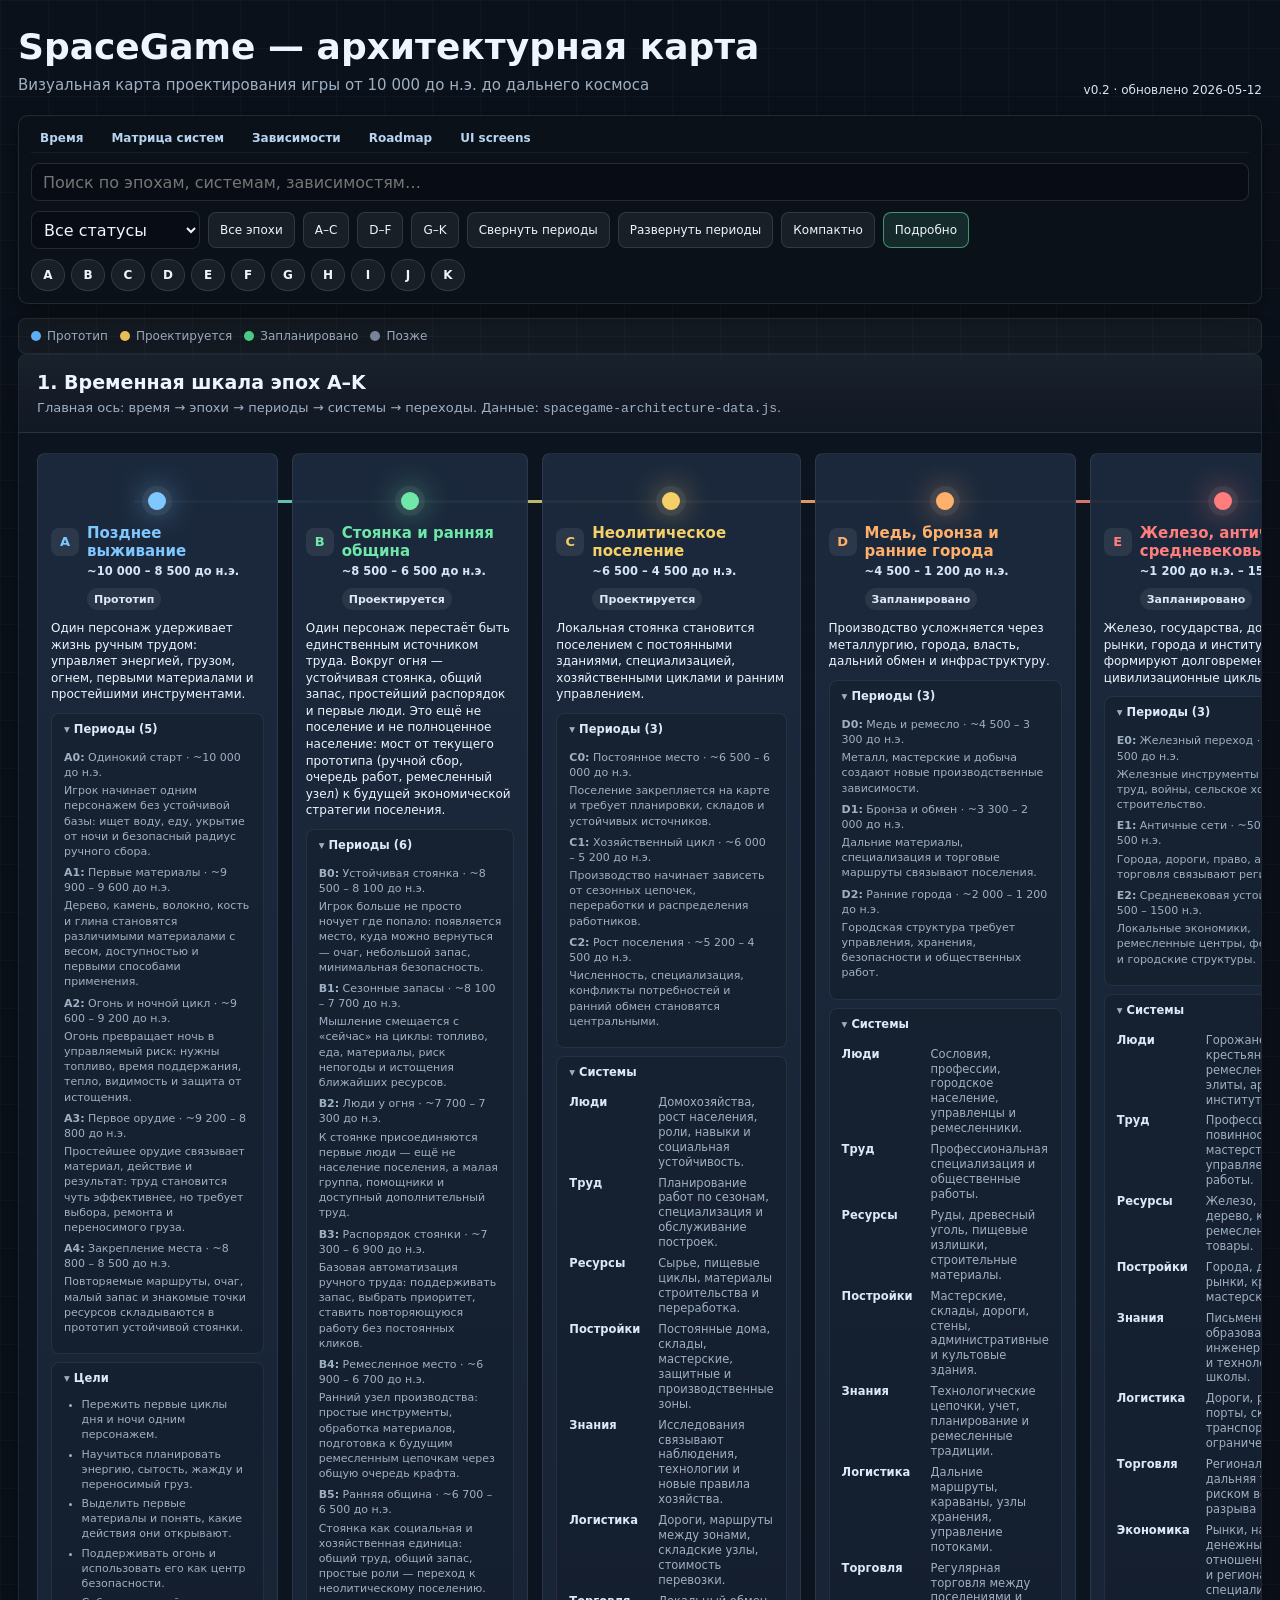
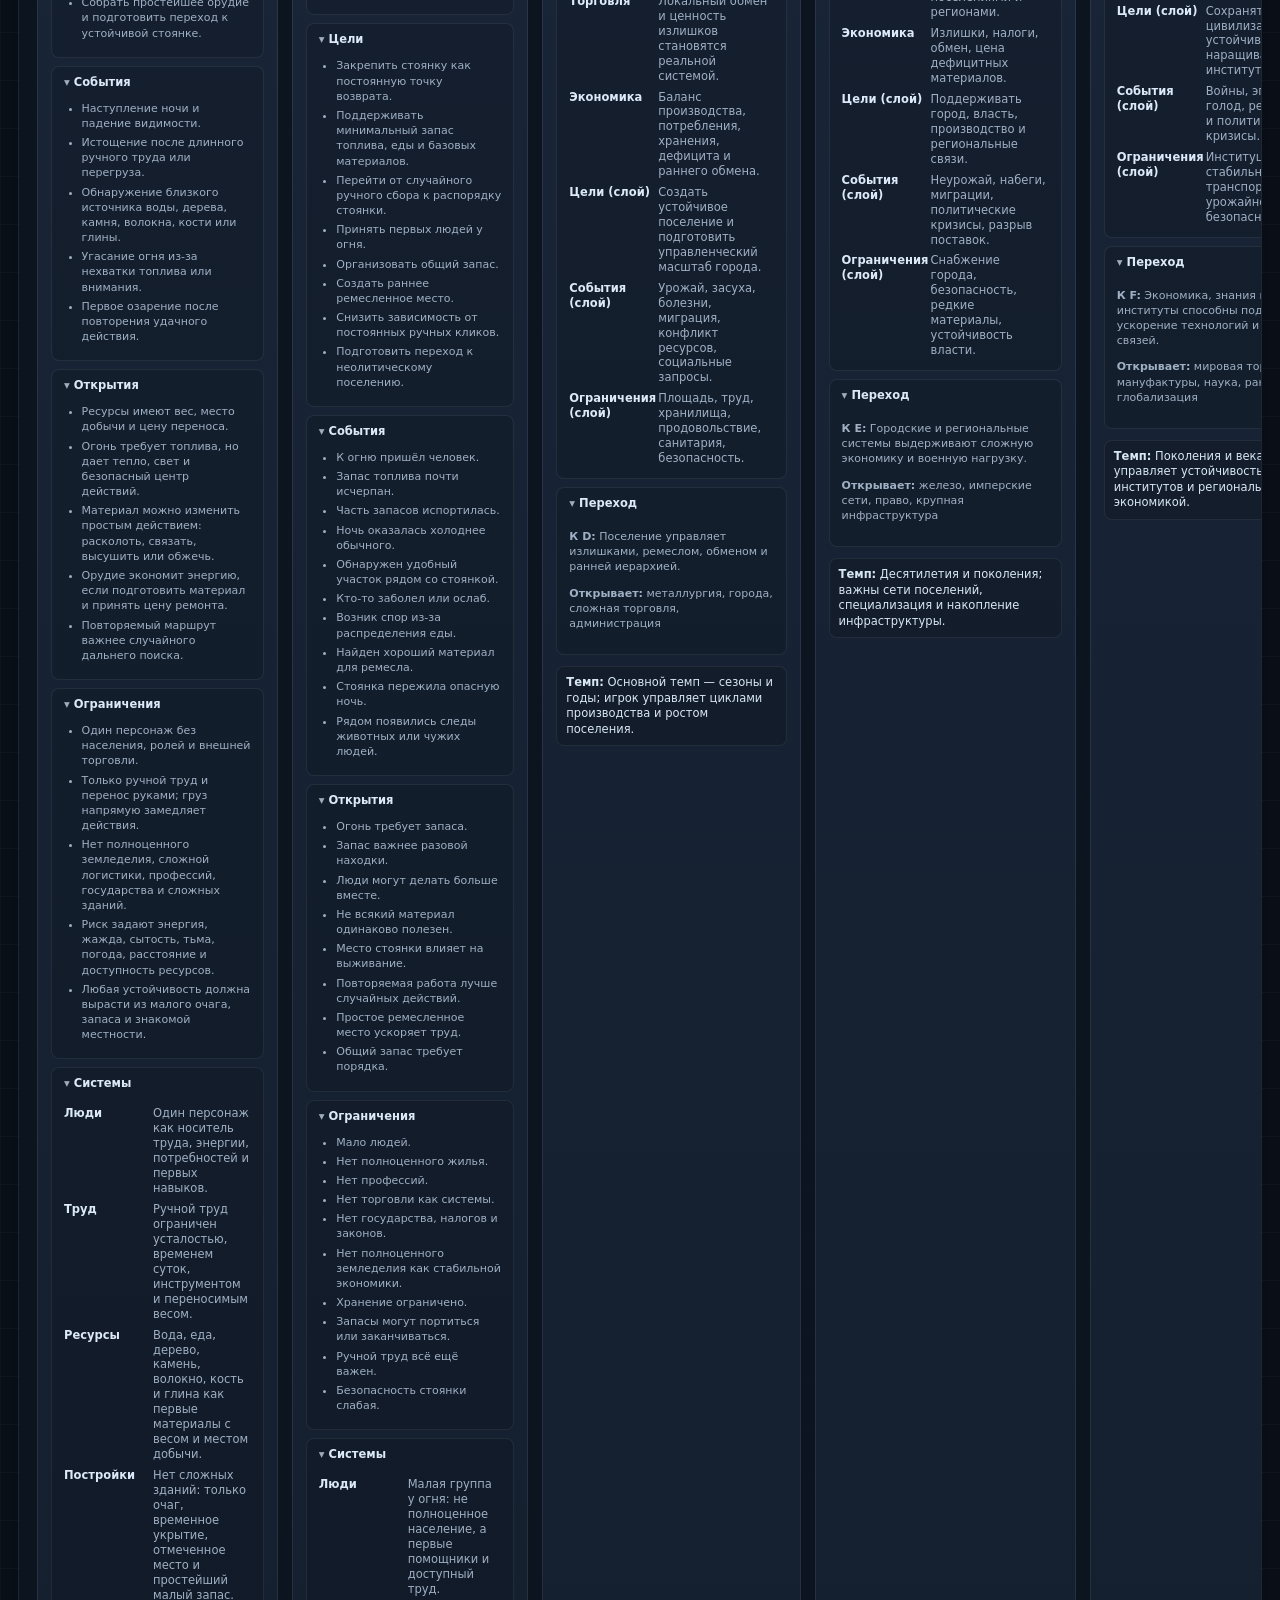
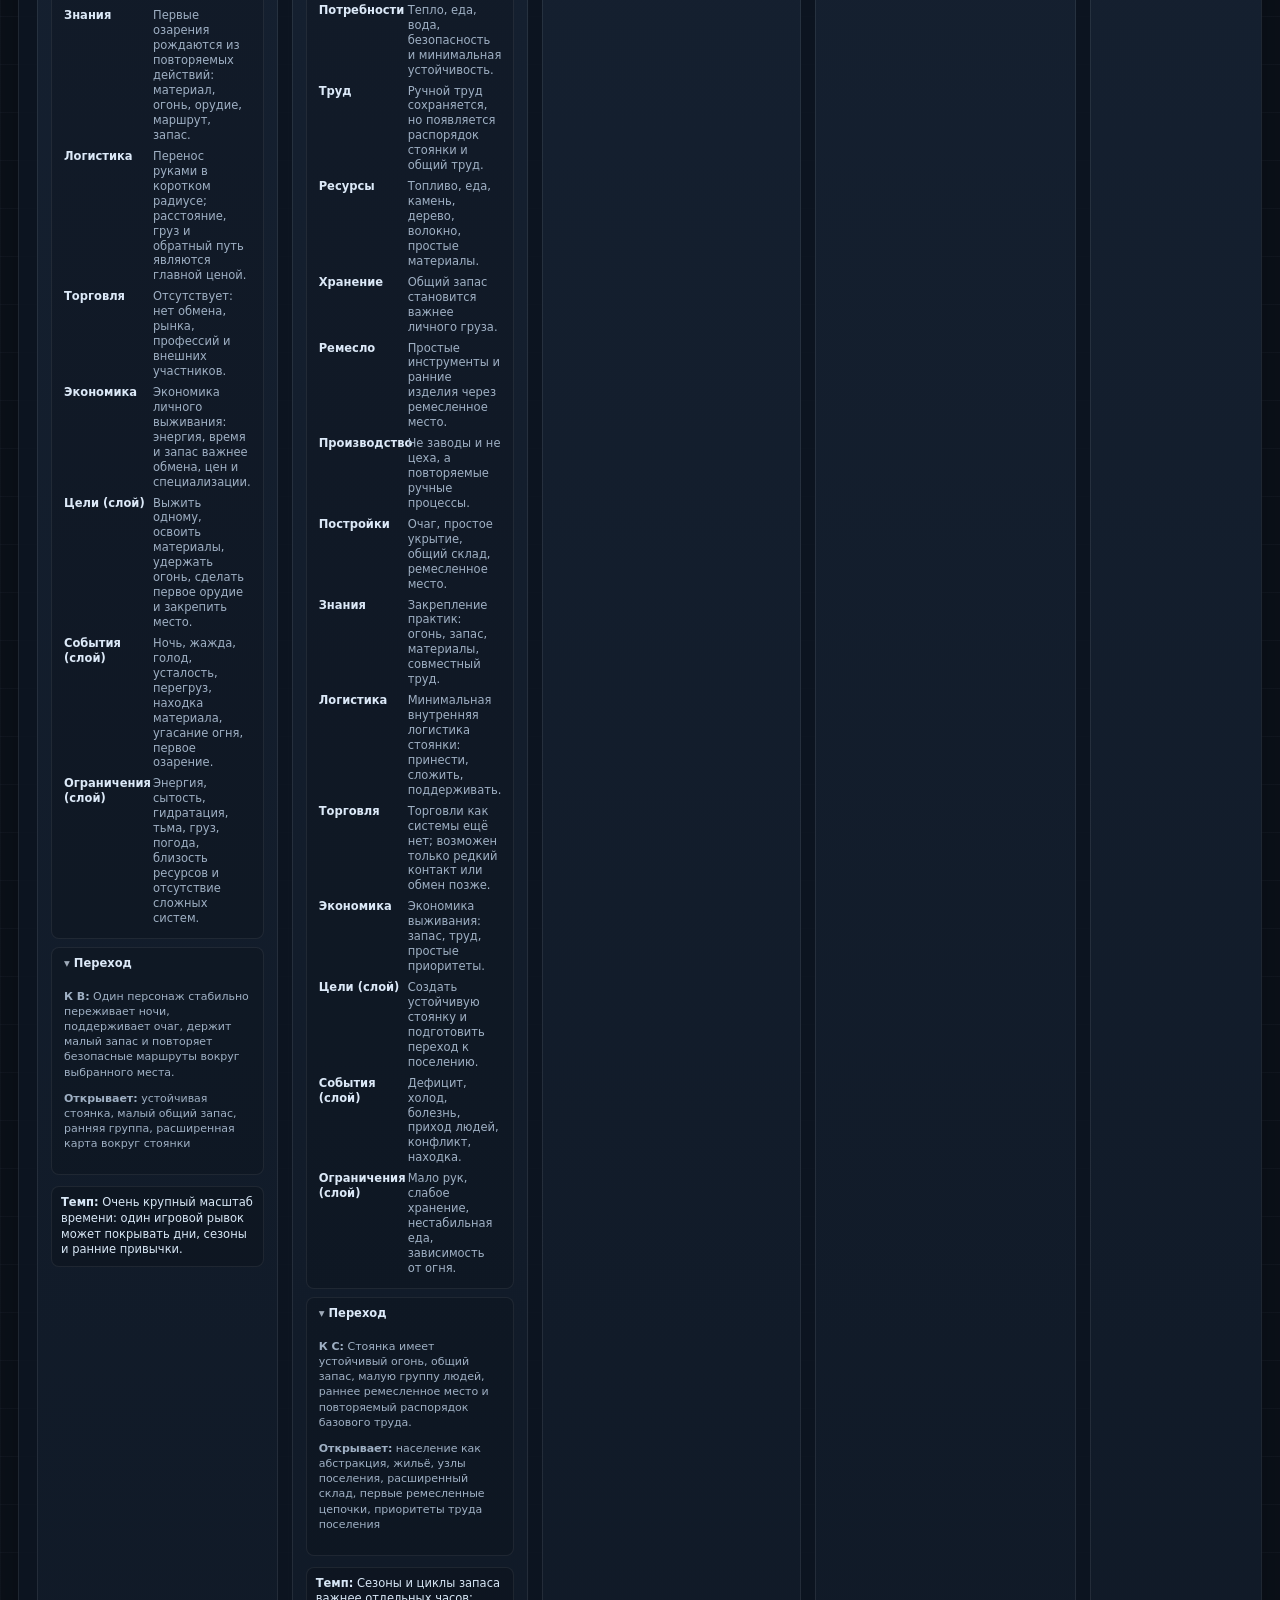
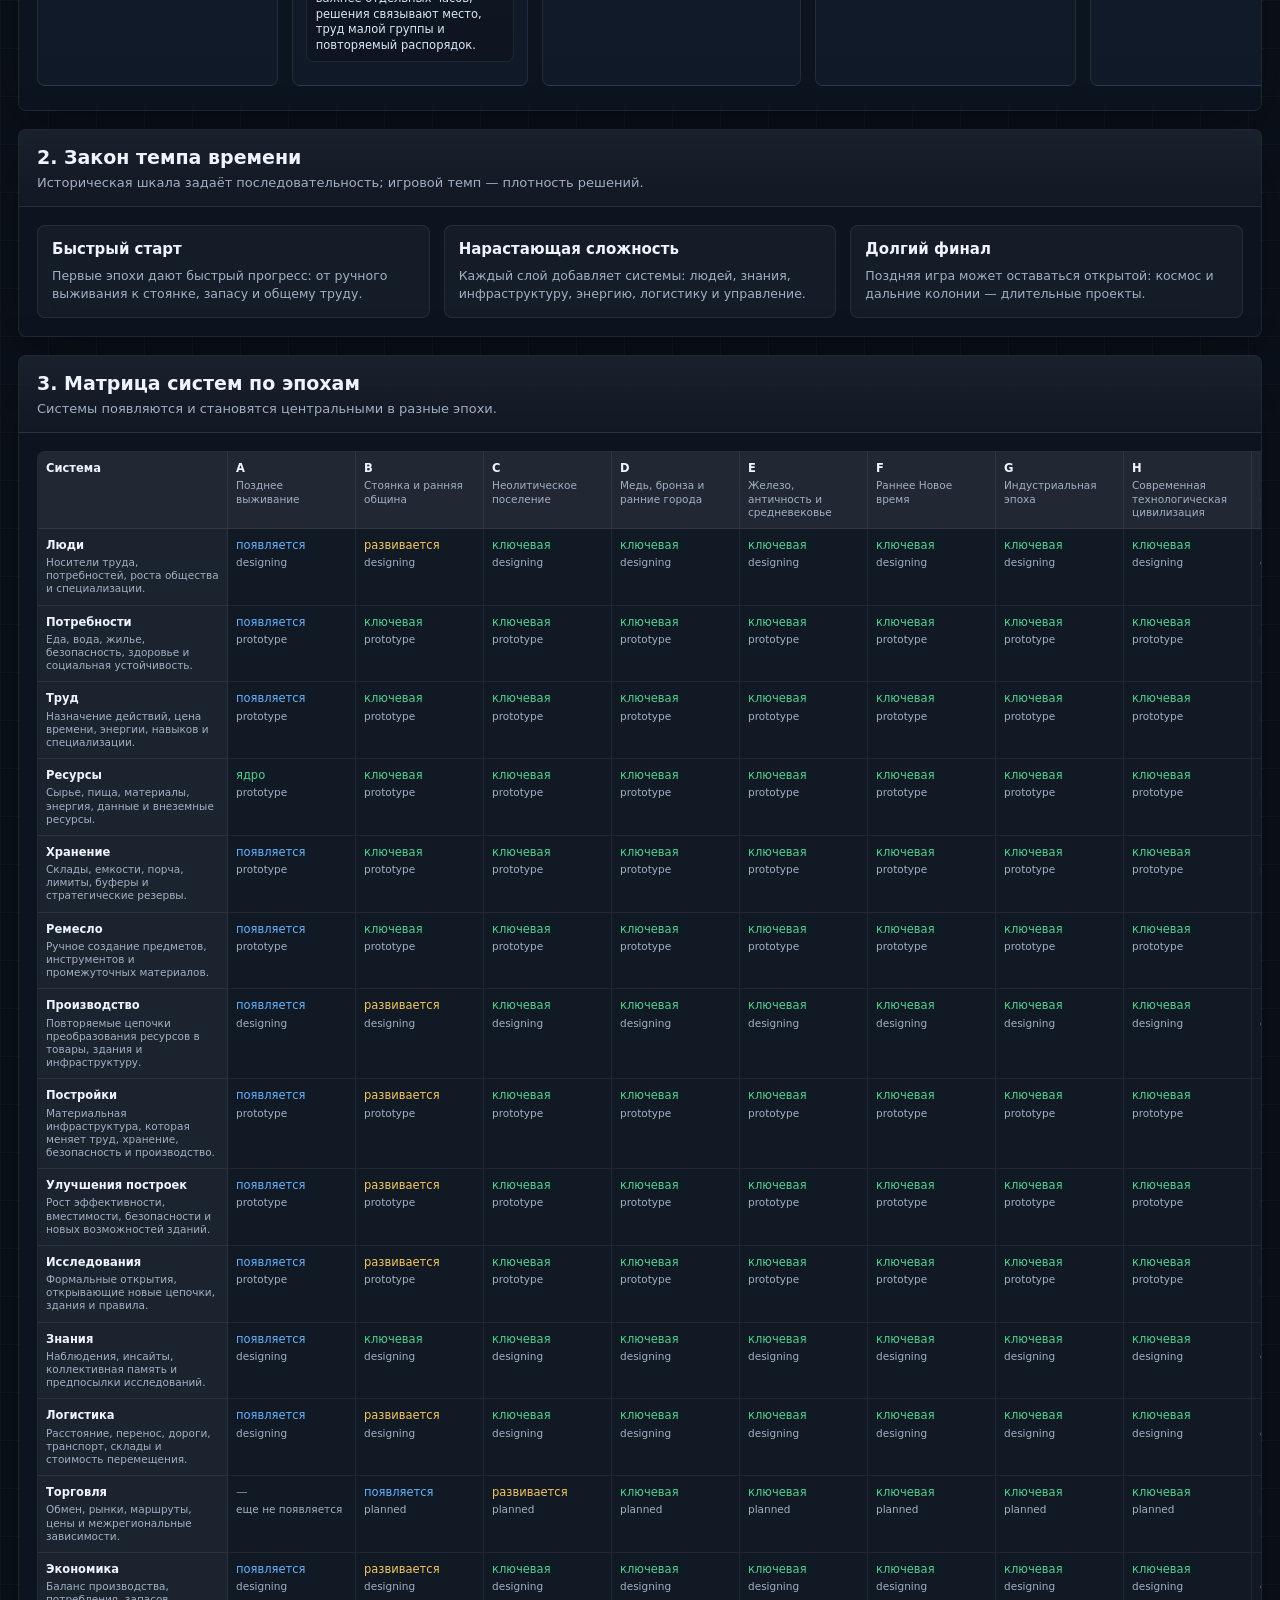
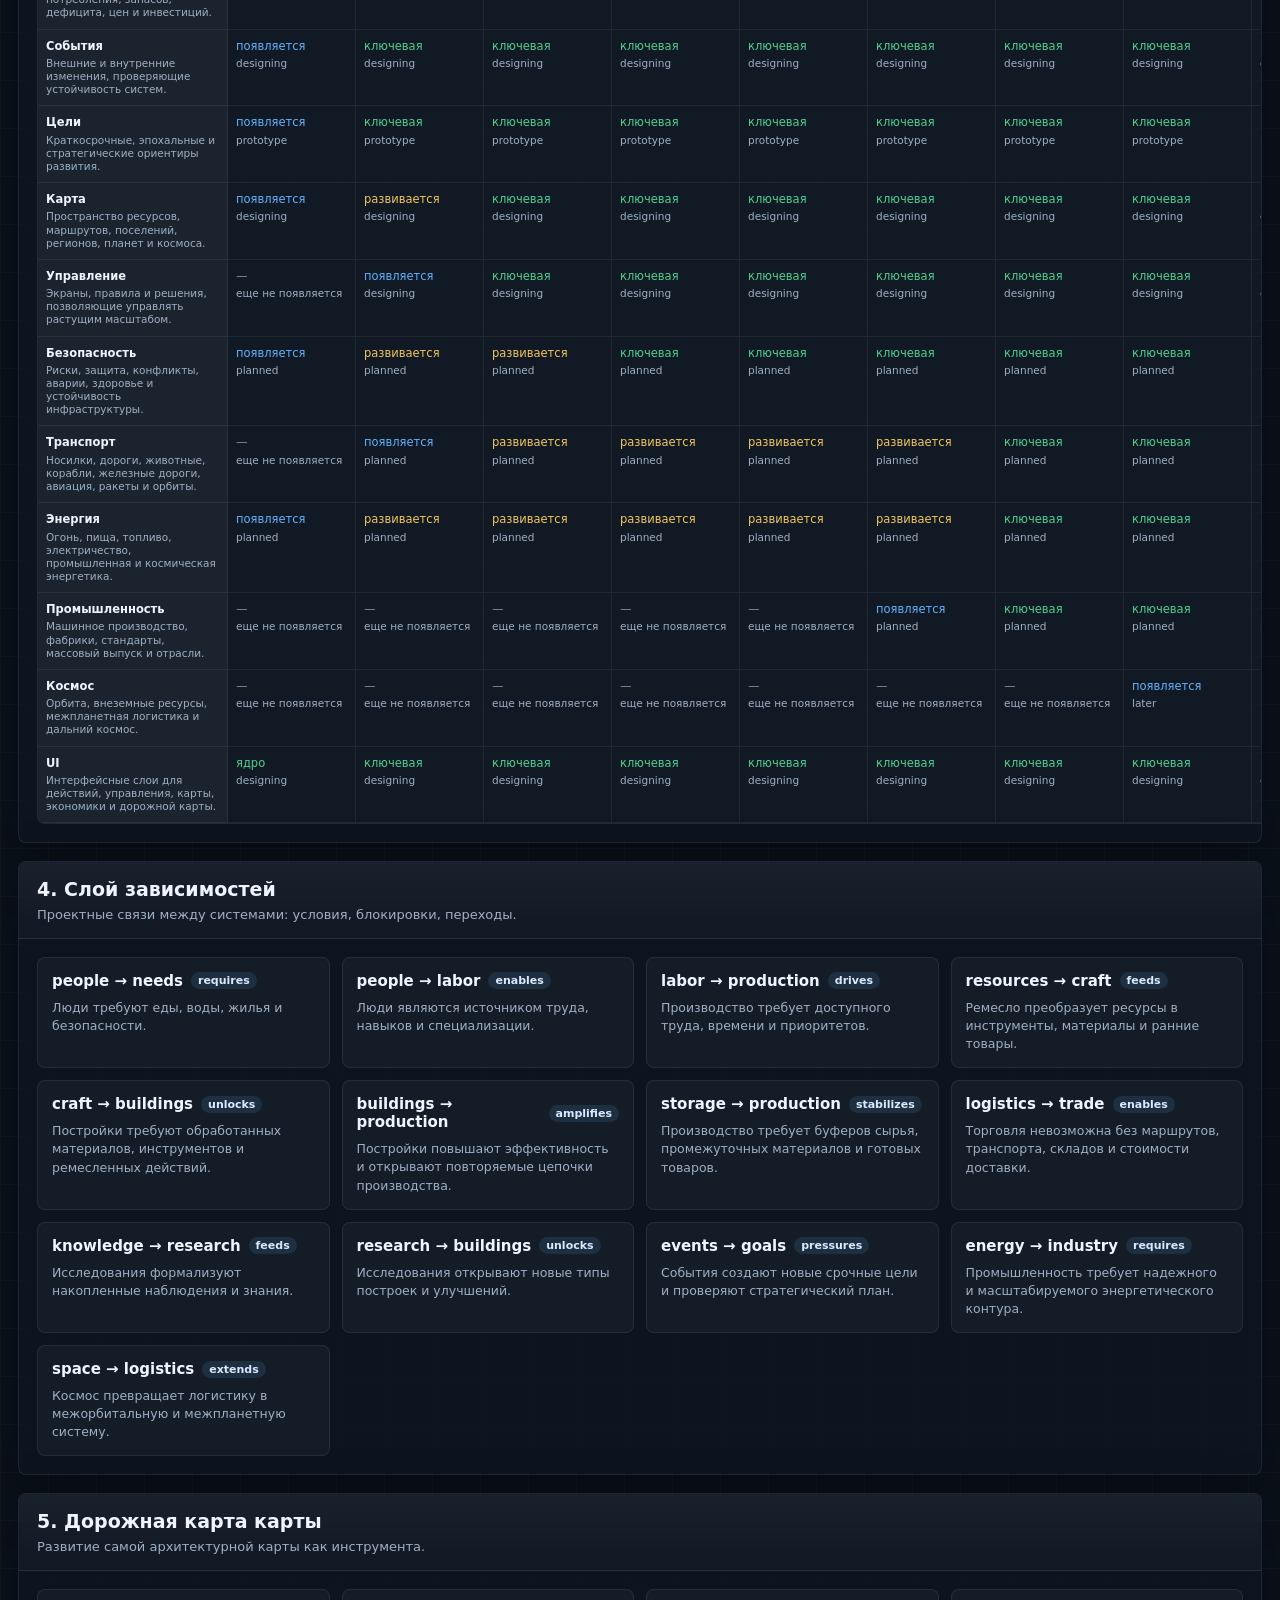
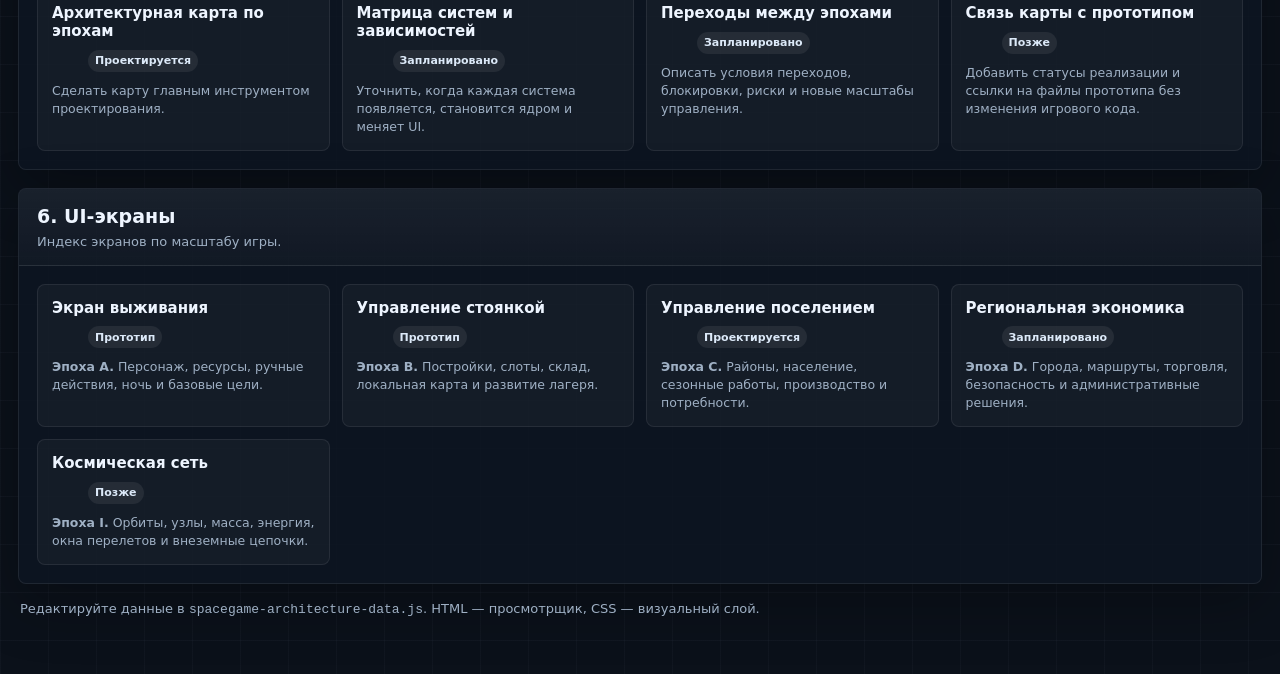
==== docs/architecture/SPACEGAME_ARCHITECTURE_MAP.html @ 9646b39f "docs: expand era B and improve architecture map navigation Co-authored-by: Cursor <cursoragent@curso" ====
<!doctype html>
<html lang="ru">
<head>
  <meta charset="utf-8" />
  <meta name="viewport" content="width=device-width, initial-scale=1" />
  <title>SpaceGame — архитектурная карта</title>
  <link rel="stylesheet" href="spacegame-architecture-map.css" />
</head>
<body>
  <main class="page">
    <header class="header">
      <div>
        <h1 id="map-title">SpaceGame — архитектурная карта</h1>
        <div class="subtitle" id="map-description"></div>
      </div>
      <div class="version" id="map-version"></div>
    </header>

    <div class="map-sticky-host" id="map-sticky-host">
      <div class="map-sticky" id="map-sticky-toolbar" role="region" aria-label="Навигация и фильтры карты">
        <nav class="map-toc" id="map-toc" aria-label="Оглавление">
          <a href="#section-timeline">Время</a>
          <a href="#section-systems">Матрица систем</a>
          <a href="#section-dependencies">Зависимости</a>
          <a href="#section-roadmap">Roadmap</a>
          <a href="#section-screens">UI screens</a>
        </nav>
        <div class="map-toolbar-rows">
          <input
            id="search-input"
            type="search"
            placeholder="Поиск по эпохам, системам, зависимостям…"
            autocomplete="off"
            aria-label="Поиск"
          />
          <div class="map-toolbar-actions" role="toolbar" aria-label="Фильтры эпох и режим">
            <select id="status-filter" aria-label="Фильтр по статусу">
              <option value="all">Все статусы</option>
            </select>
            <button type="button" data-filter-eras="all">Все эпохи</button>
            <button type="button" data-filter-eras="ABC" title="Ранняя игра">A–C</button>
            <button type="button" data-filter-eras="DEF" title="Государства и прединдустрия">D–F</button>
            <button type="button" data-filter-eras="GHIJK" title="Индустрия, современность и космос">G–K</button>
            <button type="button" id="collapse-periods">Свернуть периоды</button>
            <button type="button" id="expand-periods">Развернуть периоды</button>
            <button type="button" id="btn-view-compact" data-view-mode="compact">Компактно</button>
            <button type="button" id="btn-view-detailed" data-view-mode="detailed" class="is-active">Подробно</button>
          </div>
          <div class="era-chips" id="era-chips" role="tablist" aria-label="Быстрый переход к эпохе"></div>
        </div>
      </div>
    </div>

    <section class="legend" aria-label="Легенда статусов" id="status-legend"></section>

    <div class="board">
      <section class="card" aria-labelledby="timeline-title" id="section-timeline">
        <div class="card-head">
          <h2 class="card-title" id="timeline-title">1. Временная шкала эпох A–K</h2>
          <p class="card-note">Главная ось: время → эпохи → периоды → системы → переходы. Данные: <code>spacegame-architecture-data.js</code>.</p>
        </div>
        <div class="timeline">
          <div class="timeline-grid" id="timeline-grid"></div>
        </div>
      </section>

      <section class="card" aria-labelledby="pace-title">
        <div class="card-head">
          <h2 class="card-title" id="pace-title">2. Закон темпа времени</h2>
          <p class="card-note">Историческая шкала задаёт последовательность; игровой темп — плотность решений.</p>
        </div>
        <div class="principles">
          <div class="principle-card">
            <h3>Быстрый старт</h3>
            <p>Первые эпохи дают быстрый прогресс: от ручного выживания к стоянке, запасу и общему труду.</p>
          </div>
          <div class="principle-card">
            <h3>Нарастающая сложность</h3>
            <p>Каждый слой добавляет системы: людей, знания, инфраструктуру, энергию, логистику и управление.</p>
          </div>
          <div class="principle-card">
            <h3>Долгий финал</h3>
            <p>Поздняя игра может оставаться открытой: космос и дальние колонии — длительные проекты.</p>
          </div>
        </div>
      </section>

      <section class="card" aria-labelledby="systems-title" id="section-systems">
        <div class="card-head">
          <h2 class="card-title" id="systems-title">3. Матрица систем по эпохам</h2>
          <p class="card-note">Системы появляются и становятся центральными в разные эпохи.</p>
        </div>
        <div class="systems-wrap">
          <div class="systems-matrix" id="systems-matrix"></div>
        </div>
      </section>

      <section class="card" aria-labelledby="dependencies-title" id="section-dependencies">
        <div class="card-head">
          <h2 class="card-title" id="dependencies-title">4. Слой зависимостей</h2>
          <p class="card-note">Проектные связи между системами: условия, блокировки, переходы.</p>
        </div>
        <div class="dependencies" id="dependencies-list"></div>
      </section>

      <section class="card" aria-labelledby="roadmap-title" id="section-roadmap">
        <div class="card-head">
          <h2 class="card-title" id="roadmap-title">5. Дорожная карта карты</h2>
          <p class="card-note">Развитие самой архитектурной карты как инструмента.</p>
        </div>
        <div class="roadmap" id="roadmap-list"></div>
      </section>

      <section class="card" aria-labelledby="screens-title" id="section-screens">
        <div class="card-head">
          <h2 class="card-title" id="screens-title">6. UI-экраны</h2>
          <p class="card-note">Индекс экранов по масштабу игры.</p>
        </div>
        <div class="screens" id="screens-list"></div>
      </section>
    </div>

    <p class="footer-note">
      Редактируйте данные в <code>spacegame-architecture-data.js</code>. HTML — просмотрщик, CSS — визуальный слой.
    </p>
  </main>

  <script src="spacegame-architecture-data.js"></script>
  <script>
    const architecture = window.SPACEGAME_ARCHITECTURE;

    const statusLabels = {
      prototype: "Прототип",
      designing: "Проектируется",
      planned: "Запланировано",
      later: "Позже"
    };

    const statusColors = {
      prototype: "var(--blue)",
      designing: "var(--yellow)",
      planned: "var(--green)",
      later: "var(--gray)"
    };

    /** Порядок строк «систем» внутри карточки эпохи (ключи объекта era.systems). */
    const eraSystemKeys = [
      "people",
      "needs",
      "labor",
      "resources",
      "storage",
      "craft",
      "production",
      "buildings",
      "knowledge",
      "logistics",
      "trade",
      "economy",
      "goals",
      "events",
      "limits"
    ];

    const systemRowLabels = {
      people: "Люди",
      needs: "Потребности",
      labor: "Труд",
      resources: "Ресурсы",
      storage: "Хранение",
      craft: "Ремесло",
      production: "Производство",
      buildings: "Постройки",
      knowledge: "Знания",
      logistics: "Логистика",
      trade: "Торговля",
      economy: "Экономика",
      goals: "Цели (слой)",
      events: "События (слой)",
      limits: "Ограничения (слой)"
    };

    const eraColors = {
      A: "var(--a)",
      B: "var(--b)",
      C: "var(--c)",
      D: "var(--d)",
      E: "var(--e)",
      F: "var(--f)",
      G: "var(--g)",
      H: "var(--h)",
      I: "var(--i)",
      J: "var(--j)",
      K: "var(--k)"
    };

    const ERA_GROUPS = {
      ABC: ["A", "B", "C"],
      DEF: ["D", "E", "F"],
      GHIJK: ["G", "H", "I", "J", "K"]
    };

    const state = {
      search: "",
      status: "all",
      visibleEraIds: null,
      periodsCollapsed: false,
      viewMode: "detailed"
    };

    function escapeHtml(value) {
      return String(value ?? "")
        .replaceAll("&", "&amp;")
        .replaceAll("<", "&lt;")
        .replaceAll(">", "&gt;")
        .replaceAll('"', "&quot;")
        .replaceAll("'", "&#039;");
    }

    function escapeRegExp(s) {
      return String(s).replace(/[.*+?^${}()|[\]\\]/g, "\\$&");
    }

    /** Подсветка первого вхождения запроса в уже экранированной строке (безопасно). */
    function markInEscaped(escaped, query) {
      const q = String(query || "").trim();
      if (!q || !escaped) return escaped;
      const qLower = q.toLowerCase();
      const lowerEsc = escaped.toLowerCase();
      const idx = lowerEsc.indexOf(qLower);
      if (idx < 0) return escaped;
      for (let end = idx + 1; end <= escaped.length; end++) {
        if (escaped.slice(idx, end).toLowerCase() === qLower) {
          return (
            escaped.slice(0, idx) +
            "<mark class=\"search-hit\">" +
            escaped.slice(idx, end) +
            "</mark>" +
            escaped.slice(end)
          );
        }
      }
      return escaped;
    }

    function highlightPlain(text, query) {
      return markInEscaped(escapeHtml(text), query);
    }

    function includesText(item, query) {
      if (!query) return true;
      return JSON.stringify(item).toLowerCase().includes(query.toLowerCase());
    }

    function isEraVisible(era) {
      const byEraGroup = !state.visibleEraIds || state.visibleEraIds.includes(era.id);
      const byStatus = state.status === "all" || era.status === state.status;
      const bySearch = includesText(era, state.search);
      return byEraGroup && byStatus && bySearch;
    }

    function eraSearchMatch(era) {
      return !!(state.search && includesText(era, state.search));
    }

    function systemPhase(system, eraId) {
      if (eraId < system.appearsIn) {
        return { level: "lvl0", label: "—", note: "еще не появляется" };
      }
      if (eraId === system.appearsIn && eraId === system.becomesCoreIn) {
        return { level: "lvl3", label: "ядро", note: system.status };
      }
      if (eraId === system.appearsIn) {
        return { level: "lvl1", label: "появляется", note: system.status };
      }
      if (eraId < system.becomesCoreIn) {
        return { level: "lvl2", label: "развивается", note: system.status };
      }
      return { level: "lvl3", label: "ключевая", note: system.status };
    }

    function createStatusPill(status) {
      return `<span class="status-pill">${escapeHtml(statusLabels[status] || status)}</span>`;
    }

    function renderListHtml(items, query) {
      if (!items || !items.length) return "";
      return `<ul class="era-bullets">${items.map((t) => `<li>${highlightPlain(t, query)}</li>`).join("")}</ul>`;
    }

    function renderDetailsSection(title, innerHtml, options) {
      if (!innerHtml || !String(innerHtml).trim()) return "";
      const open = options.open ? " open" : "";
      return `<details class="era-sec"${open}><summary class="era-sec-sum">${escapeHtml(title)}</summary><div class="era-sec-body">${innerHtml}</div></details>`;
    }

    function renderTransitionBlock(era, query) {
      const t = era.transition || {};
      const unlocks = (t.unlocks || []).map((u) => highlightPlain(u, query)).join(", ") || "—";
      const inner = `
        <p><strong>К ${escapeHtml(t.to || "?")}:</strong> ${highlightPlain(t.condition || "", query)}</p>
        <p><strong>Открывает:</strong> ${unlocks}</p>
      `;
      return inner;
    }

    function renderEraCard(era) {
      const query = state.search;
      const compact = state.viewMode === "compact";
      const periodsOpen = !compact && !state.periodsCollapsed;
      const transOpen = !compact && !state.periodsCollapsed;

      const matchClass = eraSearchMatch(era) ? " is-search-match" : "";

      const goals = era.goals;
      const events = era.events;
      const discoveries = era.discoveries;
      const limits = era.limits;

      const periodsInner = (era.periods || [])
        .map(
          (p) => `
        <div class="period-line">
          <strong>${highlightPlain(p.id, query)}:</strong> ${highlightPlain(p.title, query)} · ${highlightPlain(p.dates, query)}
          <div class="period-sum">${highlightPlain(p.summary, query)}</div>
        </div>`
        )
        .join("");

      const systemRows = eraSystemKeys
        .map((key) => {
          const val = era.systems && era.systems[key];
          if (!val) return "";
          return `
            <div class="era-row">
              <b>${escapeHtml(systemRowLabels[key] || key)}</b>
              <span>${highlightPlain(val, query)}</span>
            </div>`;
        })
        .join("");

      const transitionInner = renderTransitionBlock(era, query);

      let bodyHtml = "";

      if (compact) {
        bodyHtml += renderDetailsSection(
          `Периоды (${(era.periods || []).length})`,
          periodsInner,
          { open: false }
        );
        bodyHtml += renderDetailsSection("Переход", transitionInner, { open: false });
      } else {
        bodyHtml += renderDetailsSection(`Периоды (${(era.periods || []).length})`, periodsInner, {
          open: periodsOpen
        });
        if (goals && goals.length)
          bodyHtml += renderDetailsSection("Цели", renderListHtml(goals, query), { open: true });
        if (events && events.length)
          bodyHtml += renderDetailsSection("События", renderListHtml(events, query), { open: true });
        if (discoveries && discoveries.length)
          bodyHtml += renderDetailsSection("Открытия", renderListHtml(discoveries, query), { open: true });
        if (limits && limits.length)
          bodyHtml += renderDetailsSection("Ограничения", renderListHtml(limits, query), { open: true });
        if (systemRows.trim())
          bodyHtml += renderDetailsSection("Системы", `<div class="era-list">${systemRows}</div>`, { open: true });
        bodyHtml += renderDetailsSection("Переход", transitionInner, { open: transOpen });
      }

      const paceHtml = compact
        ? ""
        : `<div class="pace"><strong>Темп:</strong> ${highlightPlain(era.timePace || "", query)}</div>`;

      return `
        <article class="era-card searchable${compact ? " is-compact" : ""}${matchClass}" id="era-${escapeHtml(era.id)}" data-era-id="${escapeHtml(era.id)}" data-status="${escapeHtml(era.status)}" style="--era-color: ${eraColors[era.id] || "var(--blue)"}">
          <div class="era-dot"></div>
          <h3 class="era-title"><span class="era-code">${highlightPlain(era.id, query)}</span>${highlightPlain(era.title, query)}</h3>
          <p class="era-dates">${highlightPlain(era.dates, query)}</p>
          ${createStatusPill(era.status)}
          <p class="summary">${highlightPlain(era.summary, query)}</p>
          <div class="era-sections">${bodyHtml}</div>
          ${paceHtml}
        </article>`;
    }

    function renderMeta() {
      document.title = architecture.meta.title;
      document.getElementById("map-title").textContent = architecture.meta.title;
      document.getElementById("map-description").textContent = architecture.meta.description;
      document.getElementById("map-version").textContent = `v${architecture.meta.version} · обновлено ${architecture.meta.updatedAt}`;
    }

    function renderStatusFilter() {
      const select = document.getElementById("status-filter");
      const statuses = [
        ...new Set([
          ...architecture.eras.map((era) => era.status),
          ...architecture.systems.map((system) => system.status),
          ...architecture.roadmap.map((item) => item.status)
        ])
      ];
      while (select.options.length > 1) select.remove(1);
      statuses.forEach((status) => {
        const option = document.createElement("option");
        option.value = status;
        option.textContent = statusLabels[status] || status;
        select.append(option);
      });
    }

    function renderLegend() {
      const legend = document.getElementById("status-legend");
      legend.innerHTML = Object.entries(statusLabels)
        .map(
          ([status, label]) =>
            `<span><i class="dot" style="background: ${statusColors[status]}"></i>${escapeHtml(label)}</span>`
        )
        .join("");
    }

    function renderEraChips() {
      const host = document.getElementById("era-chips");
      host.innerHTML = architecture.eras
        .map(
          (e) =>
            `<button type="button" class="era-chip" data-era-scroll="${escapeHtml(e.id)}" aria-label="Эпоха ${escapeHtml(e.id)}">${escapeHtml(e.id)}</button>`
        )
        .join("");
      host.querySelectorAll("[data-era-scroll]").forEach((btn) => {
        btn.addEventListener("click", () => {
          const id = btn.getAttribute("data-era-scroll");
          location.hash = `era-${id}`;
          scrollToEra(id);
          syncChipActive();
        });
      });
    }

    function syncChipActive() {
      const hash = (location.hash || "").replace(/^#/, "");
      document.querySelectorAll(".era-chip").forEach((btn) => {
        const id = btn.getAttribute("data-era-scroll");
        btn.classList.toggle("is-active", hash === `era-${id}`);
      });
    }

    function scrollToEra(eraId) {
      const el = document.getElementById(`era-${eraId}`);
      if (el) el.scrollIntoView({ behavior: "smooth", block: "start" });
    }

    function applyHashFromUrl() {
      const hash = (location.hash || "").replace(/^#/, "");
      const m = /^era-([A-K])$/i.exec(hash);
      if (m) {
        scrollToEra(m[1].toUpperCase());
      }
      syncChipActive();
    }

    function setViewModeButtons() {
      document.getElementById("btn-view-compact").classList.toggle("is-active", state.viewMode === "compact");
      document.getElementById("btn-view-detailed").classList.toggle("is-active", state.viewMode === "detailed");
    }

    function setAllPeriodDetails(open) {
      document.querySelectorAll("#timeline-grid details.era-sec").forEach((d) => {
        if (d.querySelector(".era-sec-sum")?.textContent?.startsWith("Периоды")) {
          d.open = open;
        }
      });
    }

    function renderTimeline() {
      const timeline = document.getElementById("timeline-grid");
      const visibleEras = architecture.eras.filter(isEraVisible);
      timeline.style.setProperty("--era-count", Math.max(visibleEras.length, 1));

      if (!visibleEras.length) {
        timeline.innerHTML = '<div class="empty-state">По текущим фильтрам эпохи не найдены.</div>';
        return;
      }

      timeline.innerHTML = visibleEras.map((era) => renderEraCard(era)).join("");

      if (state.periodsCollapsed) {
        setAllPeriodDetails(false);
      } else if (state.viewMode === "detailed") {
        setAllPeriodDetails(true);
      }
    }

    function renderSystemsMatrix() {
      const matrix = document.getElementById("systems-matrix");
      const eras = architecture.eras.filter(isEraVisible);
      const systems = architecture.systems.filter((system) => {
        const byStatus = state.status === "all" || system.status === state.status;
        const bySearch = includesText(system, state.search);
        return byStatus && bySearch;
      });

      if (!eras.length) {
        matrix.innerHTML =
          '<div class="empty-state">Нет эпох по текущим фильтрам — матрица скрыта.</div>';
        return;
      }

      matrix.style.setProperty("--era-count", Math.max(eras.length, 1));

      const header = [
        '<div class="cell head">Система</div>',
        ...eras.map(
          (era) =>
            `<div class="cell head">${escapeHtml(era.id)}<small>${escapeHtml(era.title)}</small></div>`
        )
      ].join("");

      const rows = systems
        .map((system) => {
          const cells = eras
            .map((era) => {
              const phase = systemPhase(system, era.id);
              return `<div class="cell ${phase.level}">${escapeHtml(phase.label)}<small>${escapeHtml(phase.note)}</small></div>`;
            })
            .join("");
          return `
          <div class="cell system">${escapeHtml(system.title)}<small>${escapeHtml(system.description)}</small></div>
          ${cells}`;
        })
        .join("");

      matrix.innerHTML = systems.length
        ? header + rows
        : '<div class="empty-state">По текущим фильтрам системы не найдены.</div>';
    }

    function renderDependencies() {
      const list = document.getElementById("dependencies-list");
      const dependencies = architecture.dependencies.filter((d) => includesText(d, state.search));
      const matchClass = (d) => (state.search && includesText(d, state.search) ? " is-search-match" : "");
      list.innerHTML = dependencies.length
        ? dependencies
            .map(
              (dependency) => `
        <article class="dependency-card${matchClass(dependency)}">
          <h3 class="dependency-title">
            ${escapeHtml(dependency.from)} → ${escapeHtml(dependency.to)}
            <span class="dependency-type">${escapeHtml(dependency.type)}</span>
          </h3>
          <p>${markInEscaped(escapeHtml(dependency.description), state.search)}</p>
        </article>`
            )
            .join("")
        : '<div class="empty-state">По текущему поиску зависимости не найдены.</div>';
    }

    function renderRoadmap() {
      const list = document.getElementById("roadmap-list");
      const items = architecture.roadmap.filter((item) => {
        const byStatus = state.status === "all" || item.status === state.status;
        return byStatus && includesText(item, state.search);
      });
      const matchClass = (item) => (state.search && includesText(item, state.search) ? " is-search-match" : "");
      list.innerHTML = items.length
        ? items
            .map(
              (item) => `
        <article class="roadmap-item${matchClass(item)}">
          <h3>${markInEscaped(escapeHtml(item.title), state.search)}</h3>
          ${createStatusPill(item.status)}
          <p>${markInEscaped(escapeHtml(item.summary), state.search)}</p>
        </article>`
            )
            .join("")
        : '<div class="empty-state">По текущим фильтрам этапы не найдены.</div>';
    }

    function renderScreens() {
      const list = document.getElementById("screens-list");
      const items = architecture.uiScreens.filter((screen) => {
        const byStatus = state.status === "all" || screen.status === state.status;
        return byStatus && includesText(screen, state.search);
      });
      const matchClass = (s) => (state.search && includesText(s, state.search) ? " is-search-match" : "");
      list.innerHTML = items.length
        ? items
            .map(
              (screen) => `
        <article class="screen-card${matchClass(screen)}">
          <h3>${markInEscaped(escapeHtml(screen.title), state.search)}</h3>
          ${createStatusPill(screen.status)}
          <p><strong>Эпоха ${escapeHtml(screen.appearsIn)}.</strong> ${markInEscaped(escapeHtml(screen.summary), state.search)}</p>
        </article>`
            )
            .join("")
        : '<div class="empty-state">По текущим фильтрам экраны не найдены.</div>';
    }

    function renderAll() {
      renderTimeline();
      renderSystemsMatrix();
      renderDependencies();
      renderRoadmap();
      renderScreens();
      applyHashFromUrl();
    }

    function bindControls() {
      document.getElementById("search-input").addEventListener("input", (event) => {
        state.search = event.target.value.trim();
        renderAll();
      });

      document.getElementById("status-filter").addEventListener("change", (event) => {
        state.status = event.target.value;
        renderAll();
      });

      document.querySelectorAll("[data-filter-eras]").forEach((btn) => {
        btn.addEventListener("click", () => {
          const key = btn.getAttribute("data-filter-eras");
          state.visibleEraIds = key === "all" ? null : [...(ERA_GROUPS[key] || [])];
          renderAll();
        });
      });

      document.getElementById("collapse-periods").addEventListener("click", () => {
        state.periodsCollapsed = true;
        renderTimeline();
        setAllPeriodDetails(false);
      });

      document.getElementById("expand-periods").addEventListener("click", () => {
        state.periodsCollapsed = false;
        renderTimeline();
        if (state.viewMode === "detailed") setAllPeriodDetails(true);
      });

      document.querySelectorAll("[data-view-mode]").forEach((btn) => {
        btn.addEventListener("click", () => {
          state.viewMode = btn.getAttribute("data-view-mode") || "detailed";
          setViewModeButtons();
          renderAll();
        });
      });

      window.addEventListener("hashchange", () => {
        applyHashFromUrl();
      });
    }

    renderMeta();
    renderStatusFilter();
    renderLegend();
    renderEraChips();
    setViewModeButtons();
    bindControls();
    renderAll();
  </script>
</body>
</html>
---- docs/architecture/spacegame-architecture-map.css ----
:root {
  --bg: #0b111a;
  --surface: #111b28;
  --surface-2: #172333;
  --surface-3: #1d2a3b;
  --text: #eef5ff;
  --muted: #9fb0c4;
  --line: rgba(181, 207, 235, 0.2);
  --line-strong: rgba(181, 207, 235, 0.34);
  --green: #51d18d;
  --yellow: #f4c75c;
  --blue: #63b3ff;
  --purple: #b98cff;
  --orange: #ffad63;
  --red: #ff6b6b;
  --gray: #7d8ba0;
  --a: #7fc7ff;
  --b: #6ee7a8;
  --c: #f5cf67;
  --d: #ffb06b;
  --e: #ff7d7d;
  --f: #d6a263;
  --g: #f27f7f;
  --h: #8fd1ff;
  --i: #73f0d1;
  --j: #c895ff;
  --k: #83f0ff;
}

* {
  box-sizing: border-box;
}

body {
  margin: 0;
  min-height: 100vh;
  background:
    linear-gradient(rgba(181, 207, 235, 0.035) 1px, transparent 1px),
    linear-gradient(90deg, rgba(181, 207, 235, 0.03) 1px, transparent 1px),
    var(--bg);
  background-size: 48px 48px;
  color: var(--text);
  font-family: Inter, system-ui, -apple-system, BlinkMacSystemFont, "Segoe UI", sans-serif;
  letter-spacing: 0;
  overflow-x: hidden;
}

button,
input,
select {
  font: inherit;
}

button {
  border: 1px solid rgba(255, 255, 255, 0.12);
  border-radius: 8px;
  background: rgba(255, 255, 255, 0.06);
  color: var(--text);
  cursor: pointer;
}

button:hover,
button:focus-visible {
  border-color: rgba(127, 199, 255, 0.64);
  background: rgba(127, 199, 255, 0.12);
}

.page {
  width: min(1720px, 100%);
  margin: 0 auto;
  padding: 28px 18px 56px;
}

/* Sticky navigation + filters */
.map-sticky-host {
  position: relative;
  z-index: 30;
  margin-bottom: 14px;
}

.map-sticky {
  position: sticky;
  top: 0;
  z-index: 40;
  display: flex;
  flex-direction: column;
  gap: 10px;
  padding: 10px 12px 12px;
  border: 1px solid rgba(255, 255, 255, 0.1);
  border-radius: 10px;
  background: rgba(11, 17, 26, 0.94);
  -webkit-backdrop-filter: blur(10px);
  backdrop-filter: blur(10px);
  box-shadow: 0 8px 28px rgba(0, 0, 0, 0.35);
}

.map-toc {
  display: flex;
  flex-wrap: wrap;
  gap: 6px 10px;
  align-items: center;
  padding-bottom: 2px;
  border-bottom: 1px solid rgba(255, 255, 255, 0.06);
}

.map-toc a {
  color: #b8d4f0;
  font-size: 12px;
  font-weight: 700;
  text-decoration: none;
  padding: 4px 8px;
  border-radius: 6px;
  border: 1px solid transparent;
}

.map-toc a:hover,
.map-toc a:focus-visible {
  border-color: rgba(127, 199, 255, 0.45);
  background: rgba(127, 199, 255, 0.1);
  outline: none;
}

.map-toolbar-rows {
  display: flex;
  flex-direction: column;
  gap: 10px;
}

.map-toolbar-rows > input[type="search"] {
  width: 100%;
  min-width: 0;
  height: 38px;
  border: 1px solid rgba(255, 255, 255, 0.12);
  border-radius: 8px;
  background: rgba(0, 0, 0, 0.2);
  color: var(--text);
  padding: 0 11px;
}

.map-toolbar-actions {
  display: flex;
  flex-wrap: wrap;
  gap: 8px;
  align-items: center;
}

.map-toolbar-actions select {
  min-width: 0;
  height: 38px;
  border: 1px solid rgba(255, 255, 255, 0.12);
  border-radius: 8px;
  background: rgba(0, 0, 0, 0.2);
  color: var(--text);
  padding: 0 8px;
}

.map-toolbar-actions button {
  height: 36px;
  padding: 0 11px;
  white-space: normal;
  text-align: center;
  line-height: 1.2;
  font-size: 12px;
}

.map-toolbar-actions button.is-active {
  border-color: rgba(110, 231, 168, 0.55);
  background: rgba(110, 231, 168, 0.12);
}

.era-chips {
  display: flex;
  flex-wrap: wrap;
  gap: 6px;
}

.era-chip {
  min-width: 34px;
  height: 32px;
  padding: 0 8px;
  border-radius: 999px;
  font-weight: 800;
  font-size: 12px;
}

.era-chip.is-active {
  border-color: rgba(127, 199, 255, 0.65);
  background: rgba(127, 199, 255, 0.16);
  color: #fff;
}

.search-hit {
  background: rgba(244, 199, 92, 0.35);
  color: var(--text);
  padding: 0 0.06em;
  border-radius: 2px;
}

.is-search-match {
  box-shadow: 0 0 0 2px rgba(244, 199, 92, 0.55), 0 12px 40px rgba(0, 0, 0, 0.25);
}

.era-sections {
  display: flex;
  flex-direction: column;
  gap: 8px;
}

details.era-sec {
  border: 1px solid rgba(255, 255, 255, 0.07);
  border-radius: 8px;
  background: rgba(0, 0, 0, 0.14);
  padding: 0 8px 6px;
}

.era-sec-sum {
  cursor: pointer;
  font-weight: 800;
  font-size: 11.5px;
  color: #dce9f8;
  padding: 8px 4px;
  list-style: none;
}

.era-sec-sum::-webkit-details-marker {
  display: none;
}

.era-sec-sum::before {
  content: "▸ ";
  opacity: 0.7;
}

details.era-sec[open] > .era-sec-sum::before {
  content: "▾ ";
}

.era-sec-body {
  padding: 0 4px 6px;
  color: var(--muted);
  font-size: 11px;
  line-height: 1.38;
}

.era-bullets {
  margin: 0;
  padding-left: 1.1rem;
}

.era-bullets li {
  margin: 4px 0;
}

.period-line {
  margin: 6px 0;
}

.period-sum {
  margin-top: 3px;
  color: var(--muted);
}

.era-card.is-compact .pace {
  display: none;
}

.header {
  display: grid;
  grid-template-columns: minmax(0, 1fr) auto;
  gap: 18px 28px;
  align-items: end;
  margin-bottom: 18px;
}

h1 {
  margin: 0 0 8px;
  font-size: 36px;
  line-height: 1.05;
}

.subtitle {
  max-width: 980px;
  color: var(--muted);
  font-size: 15px;
  line-height: 1.55;
}

.version {
  color: #d6e5f5;
  font-size: 12px;
  text-align: right;
}

.legend {
  display: flex;
  flex-wrap: wrap;
  gap: 8px 12px;
  align-items: center;
  padding: 10px 12px;
  border: 1px solid rgba(255, 255, 255, 0.08);
  border-radius: 8px;
  background: rgba(255, 255, 255, 0.045);
}

.legend span {
  display: inline-flex;
  gap: 6px;
  align-items: center;
  color: var(--muted);
  font-size: 12px;
  white-space: nowrap;
}

.dot {
  width: 10px;
  height: 10px;
  border-radius: 99px;
  display: inline-block;
}

.board {
  display: grid;
  gap: 18px;
}

.card {
  border: 1px solid rgba(255, 255, 255, 0.08);
  border-radius: 8px;
  background: rgba(13, 22, 34, 0.86);
  box-shadow: 0 18px 60px rgba(0, 0, 0, 0.28);
  overflow: hidden;
  scroll-margin-top: 140px;
}

.card-head {
  padding: 16px 18px 13px;
  border-bottom: 1px solid rgba(255, 255, 255, 0.07);
  background: linear-gradient(180deg, rgba(255, 255, 255, 0.055), rgba(255, 255, 255, 0.02));
}

.card-title {
  margin: 0 0 5px;
  font-size: 19px;
  line-height: 1.2;
}

.card-note {
  margin: 0;
  color: var(--muted);
  font-size: 13px;
  line-height: 1.45;
}

.timeline {
  position: relative;
  padding: 20px 18px 24px;
  overflow-x: auto;
}

.timeline-grid {
  min-width: 2420px;
  display: grid;
  grid-template-columns: repeat(var(--era-count, 11), 1fr);
  gap: 14px;
  position: relative;
}

.timeline-grid::before {
  content: "";
  position: absolute;
  left: 4%;
  right: 4%;
  top: 47px;
  height: 3px;
  background: linear-gradient(90deg, var(--a), var(--b), var(--c), var(--d), var(--e), var(--f), var(--g), var(--h), var(--i), var(--j), var(--k));
  border-radius: 999px;
  opacity: 0.86;
}

.era-card {
  position: relative;
  z-index: 1;
  min-height: 475px;
  border: 1px solid rgba(255, 255, 255, 0.08);
  border-radius: 8px;
  background: linear-gradient(180deg, rgba(28, 42, 61, 0.96), rgba(17, 27, 40, 0.96));
  padding: 14px 13px 13px;
  color: var(--era-color, var(--blue));
  scroll-margin-top: 120px;
}

.era-card[hidden] {
  display: none;
}

.era-dot {
  width: 18px;
  height: 18px;
  border-radius: 50%;
  margin: 24px auto 14px;
  box-shadow: 0 0 0 6px rgba(255, 255, 255, 0.06), 0 0 30px currentColor;
  background: currentColor;
}

.era-title {
  display: flex;
  align-items: center;
  margin: 0 0 4px;
  font-size: 15px;
  line-height: 1.2;
}

.era-code {
  display: inline-flex;
  align-items: center;
  justify-content: center;
  width: 28px;
  height: 28px;
  border-radius: 8px;
  background: rgba(255, 255, 255, 0.08);
  font-weight: 800;
  font-size: 13px;
  margin-right: 8px;
  flex: 0 0 auto;
}

.era-dates {
  margin: 0 0 10px 36px;
  color: #d6e5f5;
  font-size: 11.5px;
  font-weight: 700;
}

.status-pill {
  display: inline-flex;
  align-items: center;
  min-height: 22px;
  margin: 0 0 10px 36px;
  padding: 2px 7px;
  border-radius: 999px;
  background: rgba(255, 255, 255, 0.07);
  color: #dce9f8;
  font-size: 11px;
  font-weight: 700;
}

.summary {
  color: var(--text);
  font-size: 12px;
  line-height: 1.38;
  margin: 0 0 10px;
}

.periods,
.transition,
.pace {
  padding: 8px 9px;
  border-radius: 8px;
  background: rgba(0, 0, 0, 0.17);
  border: 1px solid rgba(255, 255, 255, 0.07);
  margin-bottom: 10px;
}

.periods.is-collapsed .period-list {
  display: none;
}

.periods b,
.transition b {
  display: block;
  margin-bottom: 5px;
  font-size: 11.5px;
  color: #eef5ff;
}

.periods div,
.transition div {
  color: var(--muted);
  font-size: 11px;
  line-height: 1.32;
  margin: 3px 0;
}

.era-list {
  display: grid;
  gap: 6px;
  margin-top: 8px;
}

.era-row {
  display: grid;
  grid-template-columns: 82px 1fr;
  gap: 7px;
  align-items: baseline;
  font-size: 11.5px;
  line-height: 1.3;
}

.era-row b {
  color: #dce9f8;
  font-weight: 700;
}

.era-row span {
  color: var(--muted);
}

.pace {
  margin-top: 11px;
  color: #d8e7f6;
  font-size: 11.5px;
  line-height: 1.35;
}

.principles {
  padding: 18px;
  display: grid;
  grid-template-columns: repeat(3, 1fr);
  gap: 14px;
}

.principle-card,
.dependency-card,
.roadmap-item,
.screen-card {
  border: 1px solid rgba(255, 255, 255, 0.08);
  border-radius: 8px;
  background: rgba(255, 255, 255, 0.035);
  padding: 14px;
}

.principle-card h3,
.dependency-card h3,
.roadmap-item h3,
.screen-card h3 {
  margin: 0 0 9px;
  font-size: 15px;
}

.principle-card p,
.dependency-card p,
.roadmap-item p,
.screen-card p {
  margin: 0;
  color: var(--muted);
  font-size: 12.5px;
  line-height: 1.45;
}

.systems-wrap {
  padding: 18px;
  overflow-x: auto;
}

.systems-matrix {
  min-width: 1600px;
  display: grid;
  grid-template-columns: 190px repeat(var(--era-count, 11), 1fr);
  border: 1px solid rgba(255, 255, 255, 0.08);
  border-radius: 8px;
  overflow: hidden;
  background: rgba(255, 255, 255, 0.025);
}

.cell {
  min-height: 54px;
  padding: 9px 8px;
  border-right: 1px solid rgba(255, 255, 255, 0.065);
  border-bottom: 1px solid rgba(255, 255, 255, 0.065);
  color: #d5e2f0;
  font-size: 11.5px;
  line-height: 1.25;
}

.cell.head {
  min-height: 44px;
  background: rgba(255, 255, 255, 0.065);
  font-weight: 800;
  color: var(--text);
}

.cell.system {
  background: rgba(255, 255, 255, 0.045);
  font-weight: 800;
  color: var(--text);
}

.cell small {
  display: block;
  margin-top: 4px;
  color: var(--muted);
  font-size: 10.5px;
  font-weight: 500;
}

.lvl0 {
  color: var(--gray);
}

.lvl1 {
  color: var(--blue);
}

.lvl2 {
  color: var(--yellow);
}

.lvl3 {
  color: var(--green);
}

.danger {
  color: var(--red);
}

.dependencies,
.roadmap,
.screens {
  padding: 18px;
  display: grid;
  grid-template-columns: repeat(auto-fit, minmax(260px, 1fr));
  gap: 12px;
}

.dependency-title {
  display: flex;
  align-items: center;
  gap: 8px;
}

.dependency-type {
  display: inline-flex;
  align-items: center;
  padding: 2px 7px;
  border-radius: 999px;
  background: rgba(99, 179, 255, 0.12);
  color: #d8eaff;
  font-size: 11px;
}

.footer-note {
  margin: 15px 2px 0;
  color: var(--muted);
  font-size: 13px;
  line-height: 1.5;
}

.empty-state {
  padding: 18px;
  color: var(--muted);
  font-size: 13px;
}

.is-filtered-out {
  display: none;
}

@media (max-width: 980px) {
  .page {
    padding: 18px 12px 40px;
  }

  .header {
    grid-template-columns: 1fr;
  }

  .version {
    text-align: left;
  }

  .map-toolbar-actions button,
  .map-toolbar-actions select,
  .map-toolbar-rows > input[type="search"] {
    width: 100%;
  }

  .principles {
    grid-template-columns: 1fr;
  }

  .timeline-grid {
    min-width: 2200px;
  }

  .era-card {
    min-height: 500px;
  }
}

@media (max-width: 640px) {
  .page {
    padding-inline: 10px;
  }

  .card-head,
  .systems-wrap,
  .dependencies,
  .roadmap,
  .screens,
  .principles {
    padding: 12px;
  }

  .timeline {
    padding: 14px 12px 18px;
  }

  h1 {
    font-size: 28px;
  }
}
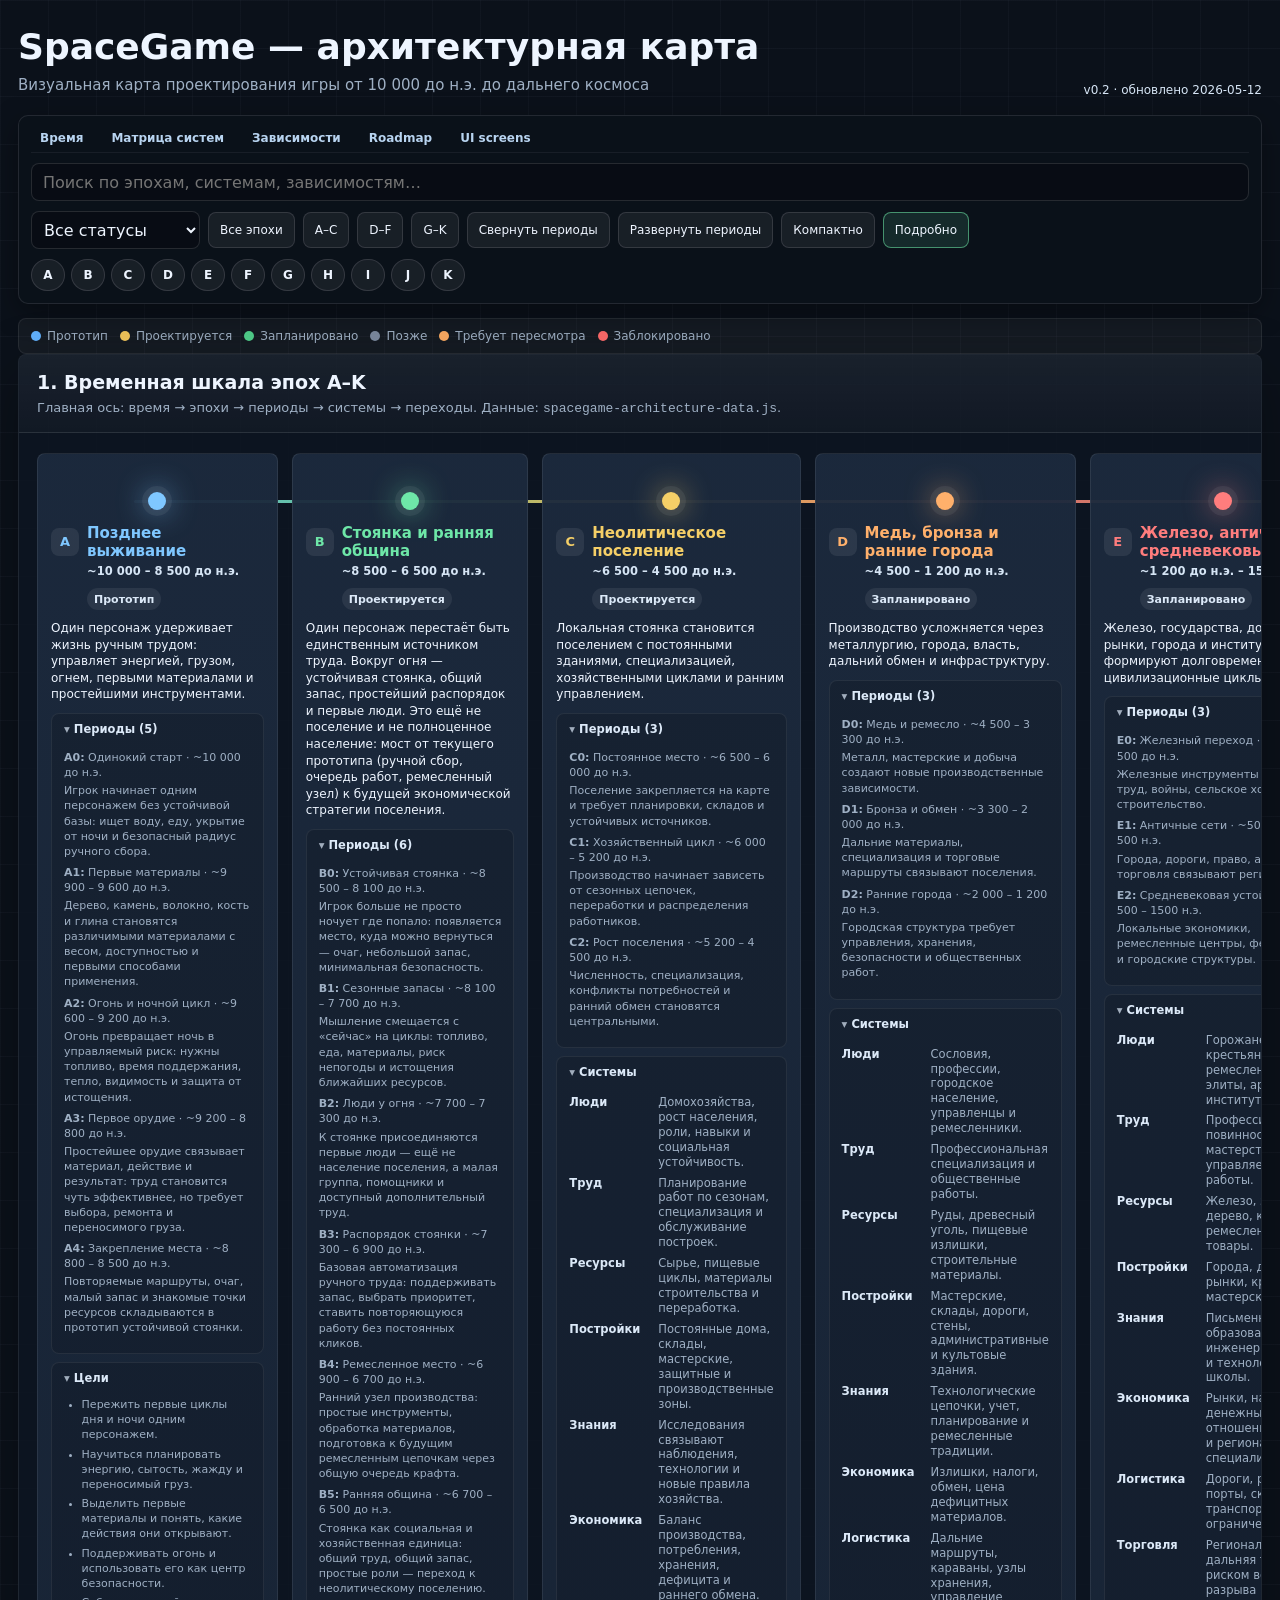
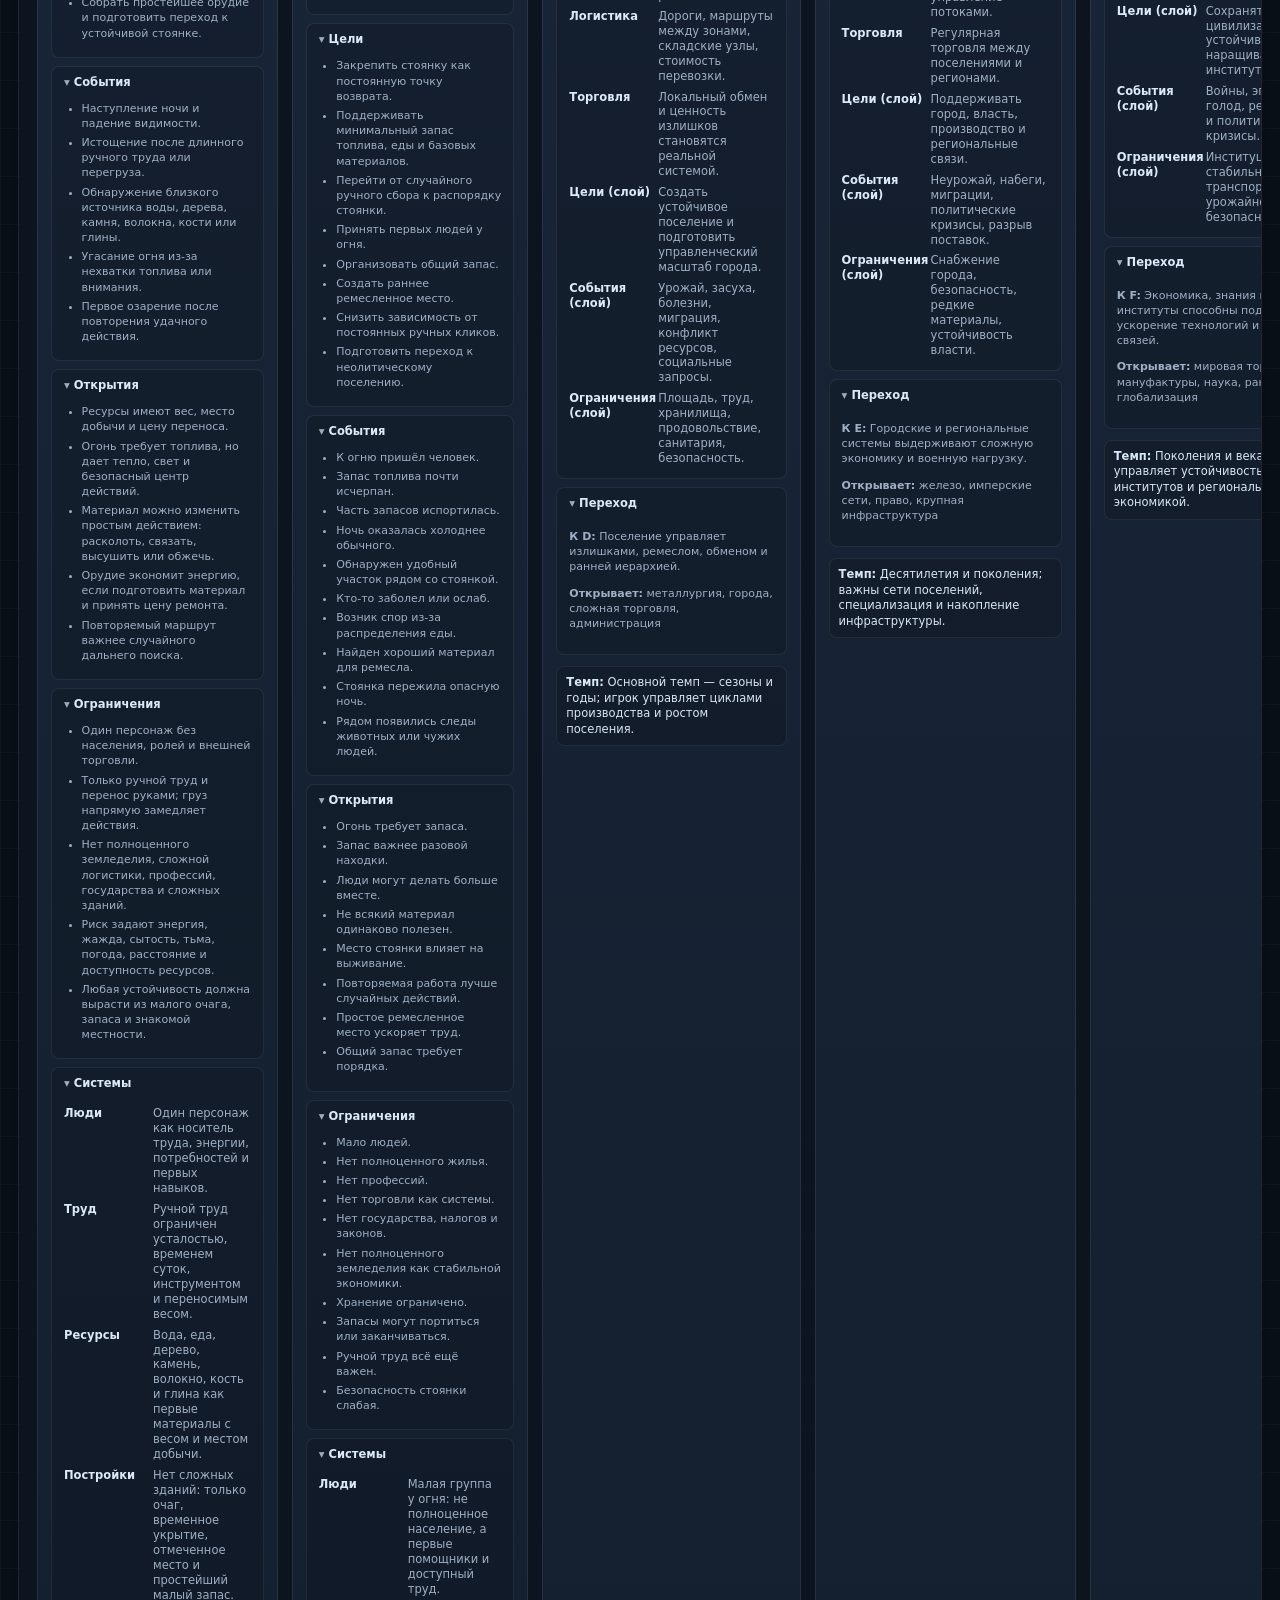
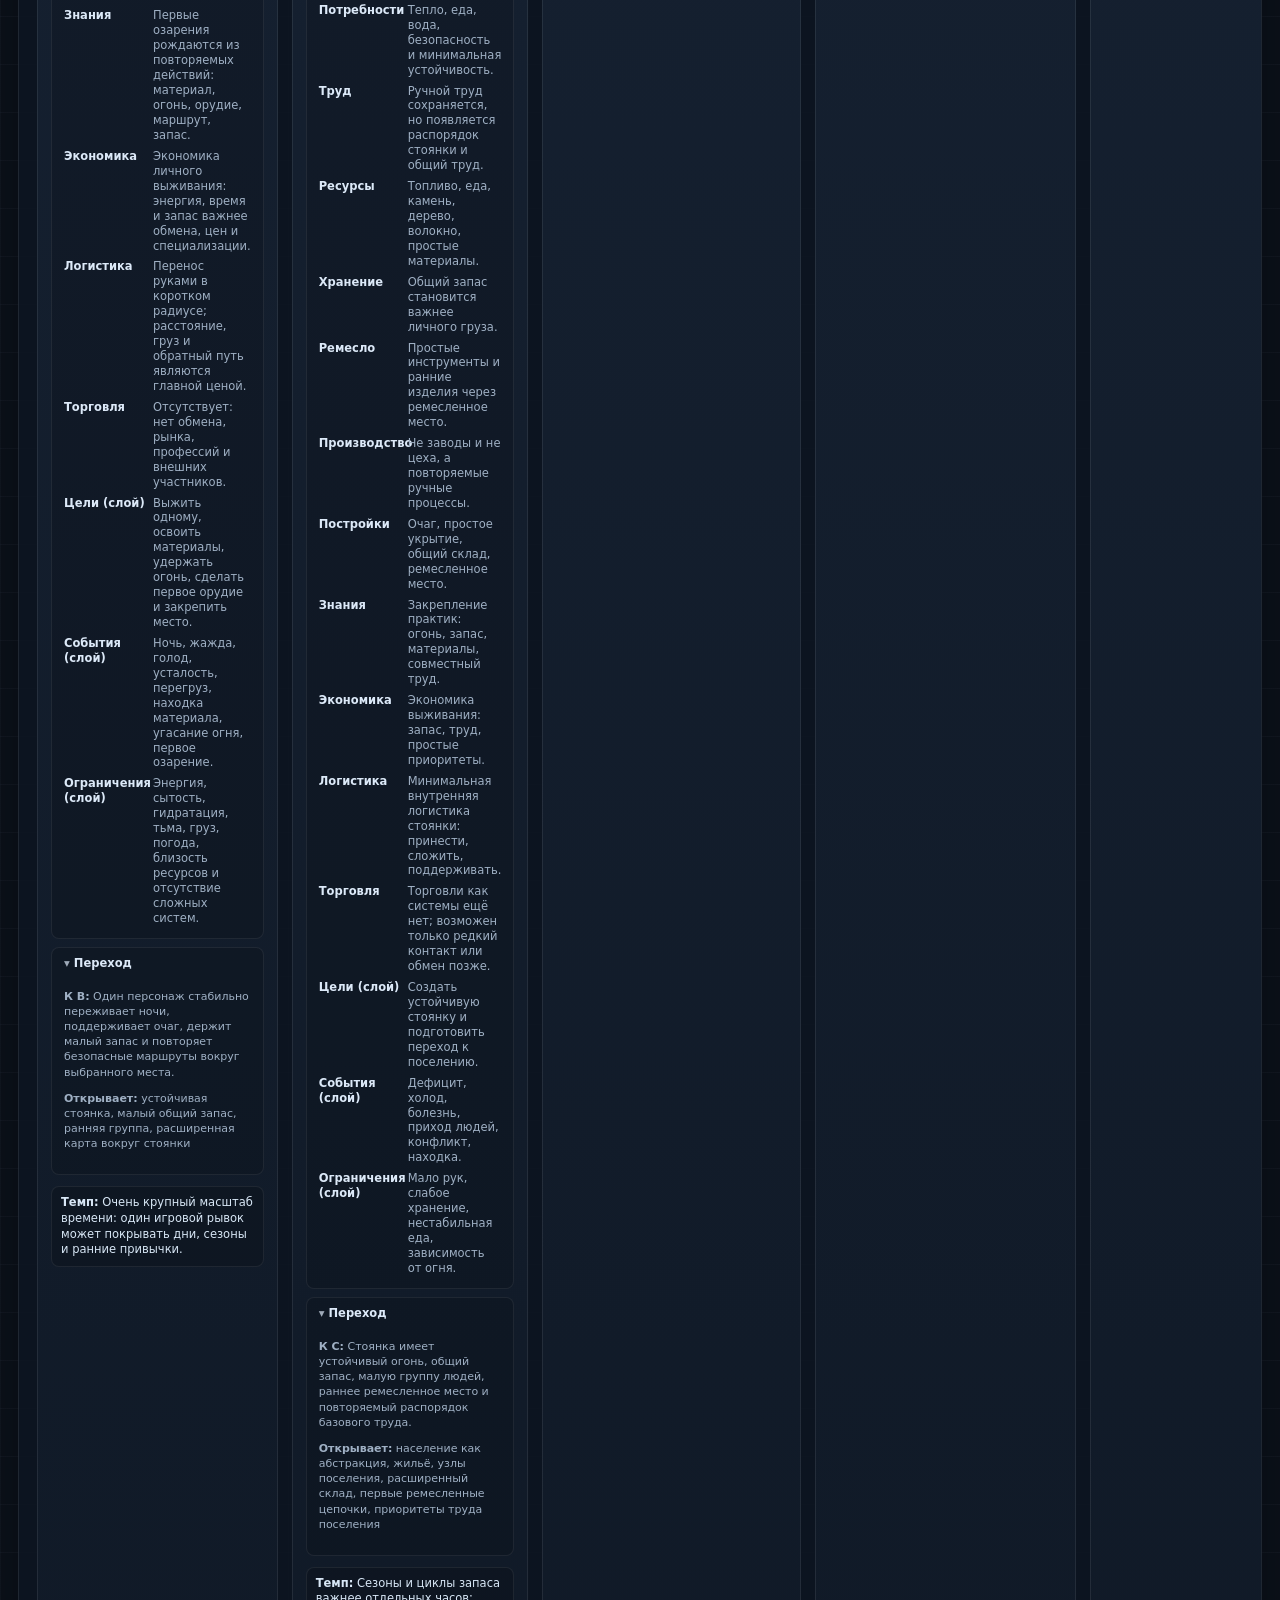
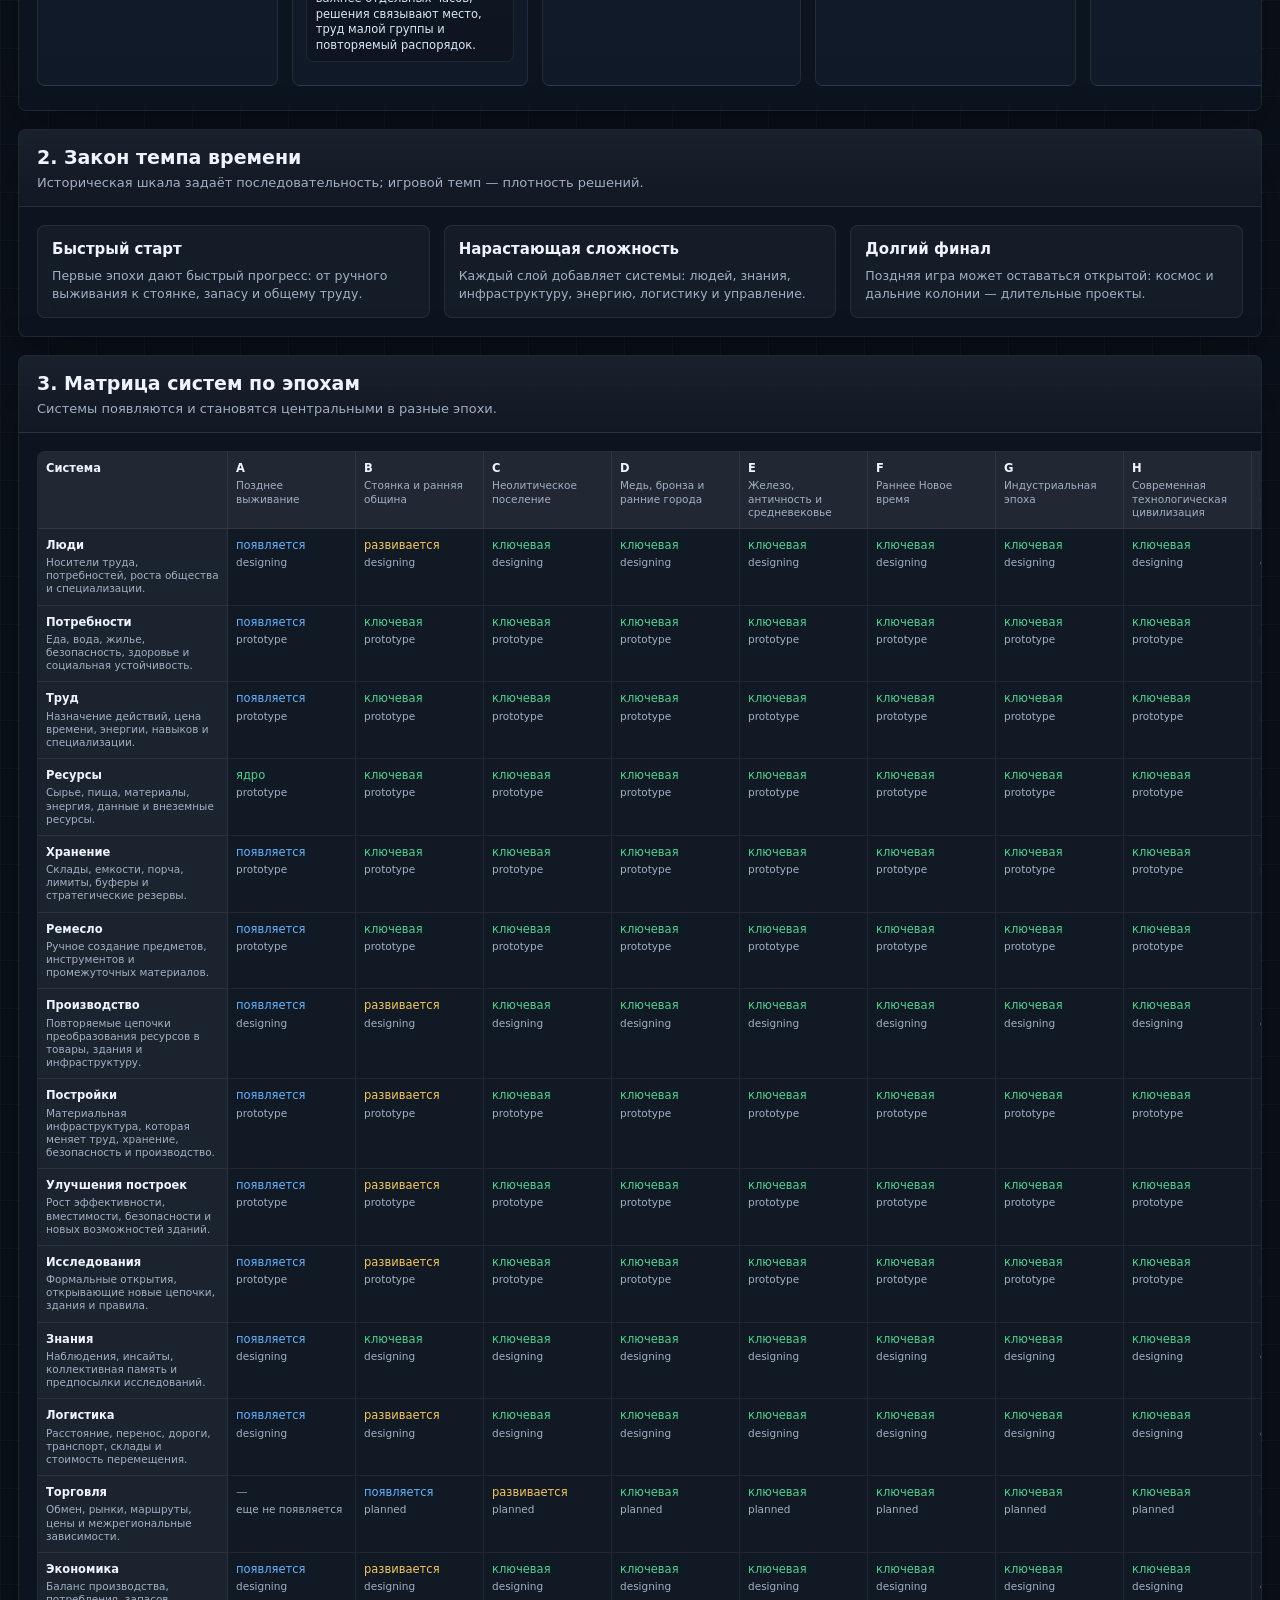
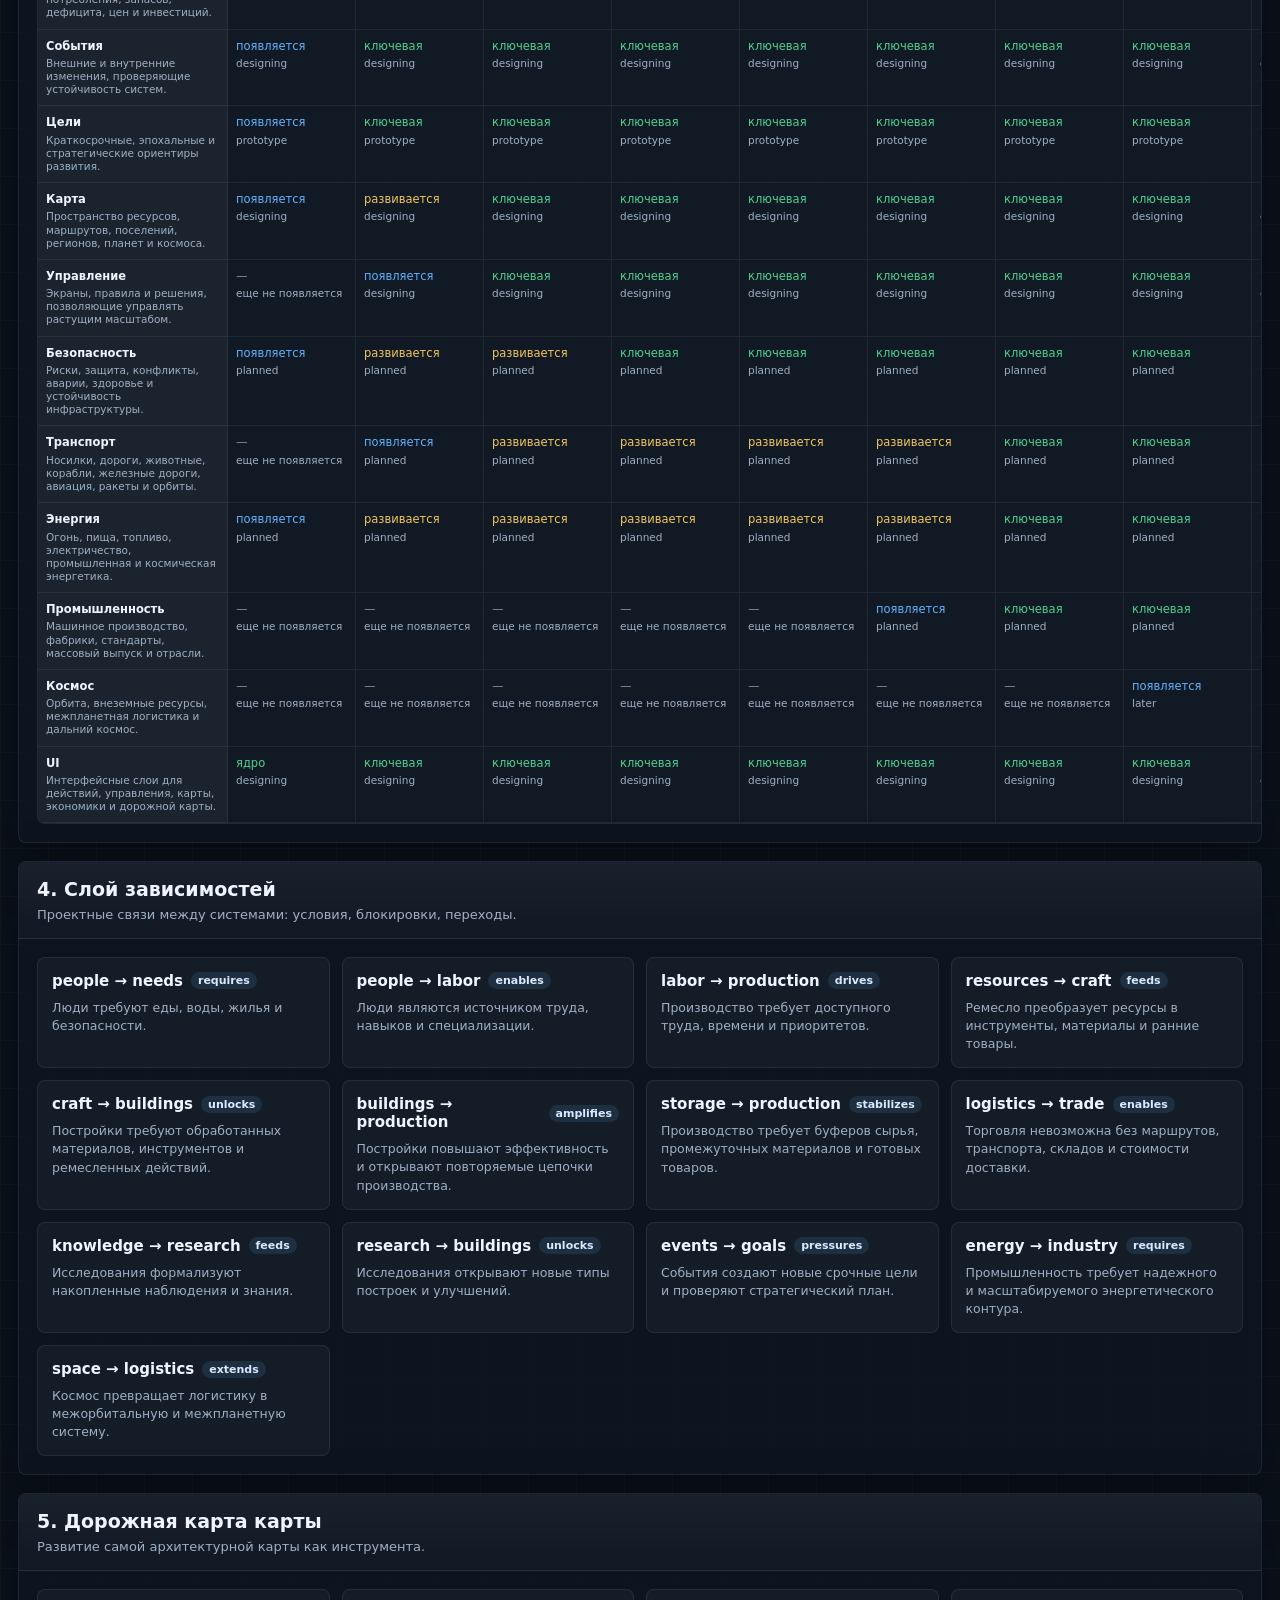
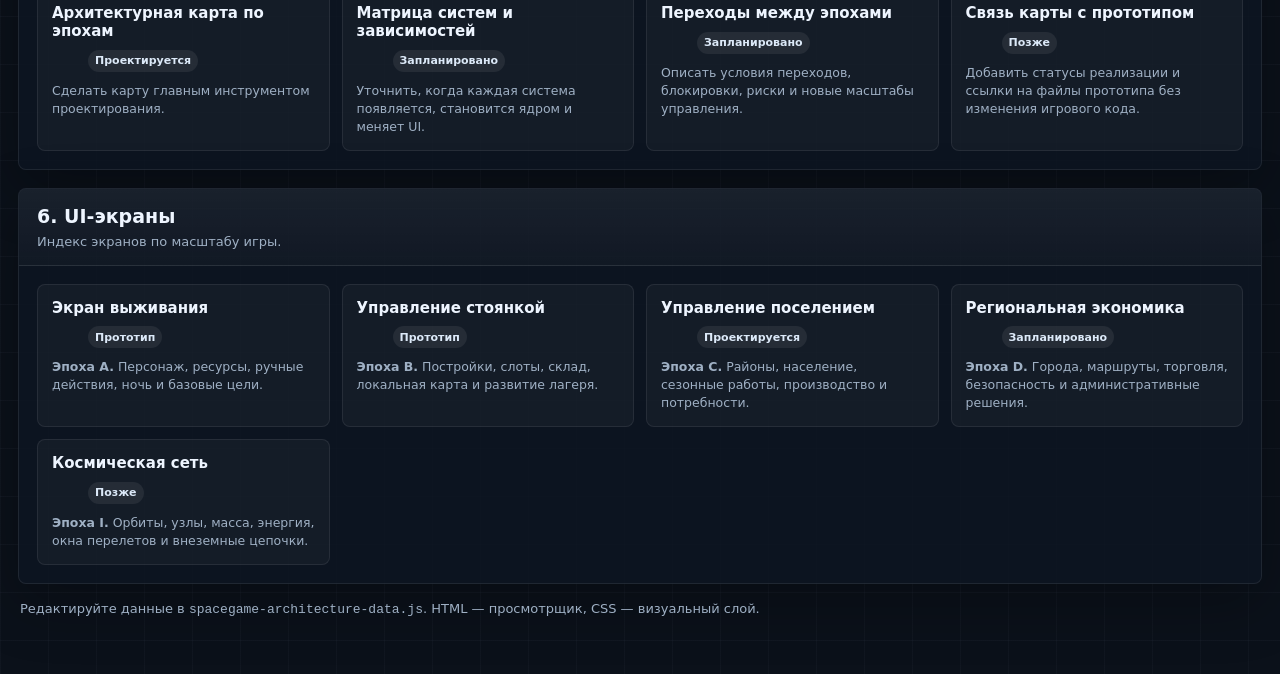
==== commit 25da7de1: "docs: add architecture map workflow rules and viewer status keys Co-authored-by: Cursor <cursoragent" ====
--- a/docs/architecture/SPACEGAME_ARCHITECTURE_MAP.html
+++ b/docs/architecture/SPACEGAME_ARCHITECTURE_MAP.html
@@ -133,14 +133,18 @@
       prototype: "Прототип",
       designing: "Проектируется",
       planned: "Запланировано",
-      later: "Позже"
+      later: "Позже",
+      needs_rework: "Требует пересмотра",
+      blocked: "Заблокировано"
     };
 
     const statusColors = {
       prototype: "var(--blue)",
       designing: "var(--yellow)",
       planned: "var(--green)",
-      later: "var(--gray)"
+      later: "var(--gray)",
+      needs_rework: "var(--orange)",
+      blocked: "var(--red)"
     };
 
     /** Порядок строк «систем» внутри карточки эпохи (ключи объекта era.systems). */
@@ -153,10 +157,17 @@
       "craft",
       "production",
       "buildings",
+      "buildingUpgrades",
       "knowledge",
+      "research",
+      "economy",
       "logistics",
       "trade",
-      "economy",
+      "map",
+      "management",
+      "security",
+      "transport",
+      "energy",
       "goals",
       "events",
       "limits"
@@ -171,10 +182,17 @@
       craft: "Ремесло",
       production: "Производство",
       buildings: "Постройки",
+      buildingUpgrades: "Улучшения построек",
       knowledge: "Знания",
+      research: "Исследования",
+      economy: "Экономика",
       logistics: "Логистика",
       trade: "Торговля",
-      economy: "Экономика",
+      map: "Карта",
+      management: "Управление",
+      security: "Безопасность",
+      transport: "Транспорт",
+      energy: "Энергия",
       goals: "Цели (слой)",
       events: "События (слой)",
       limits: "Ограничения (слой)"
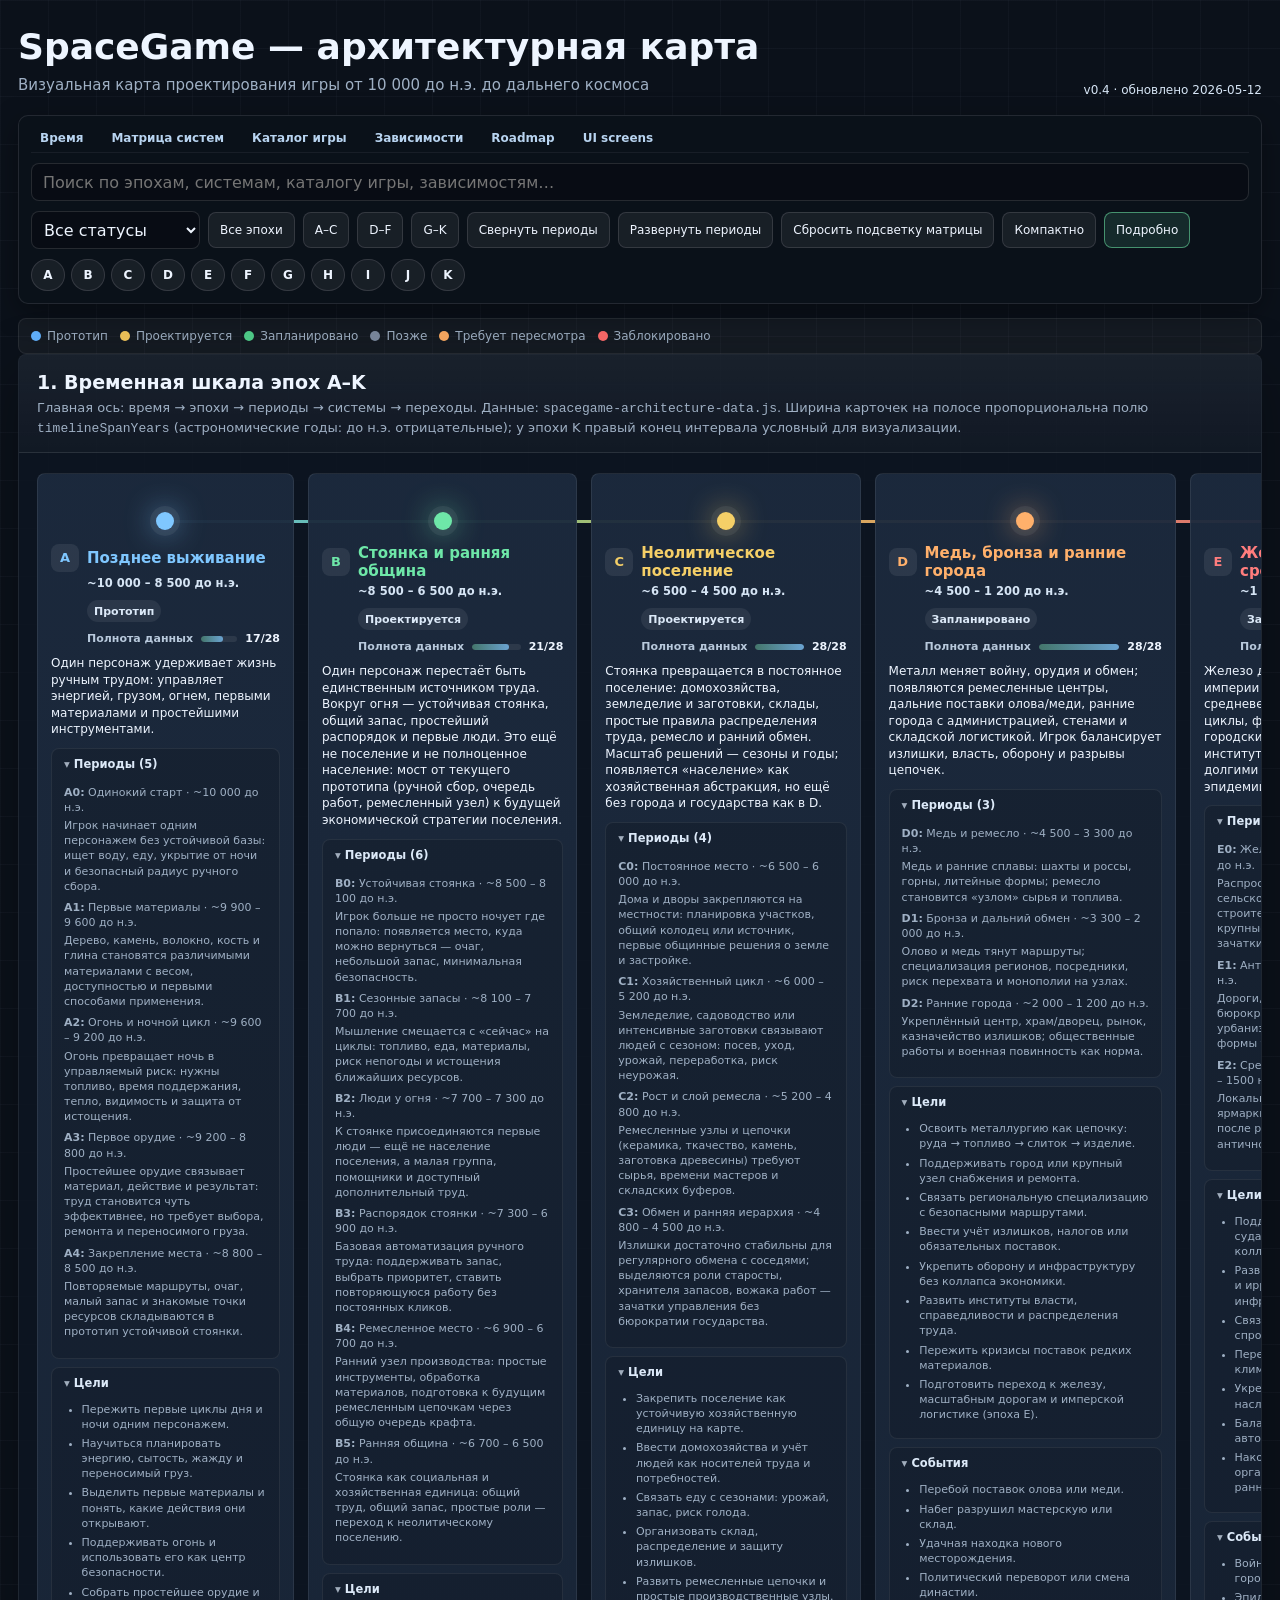
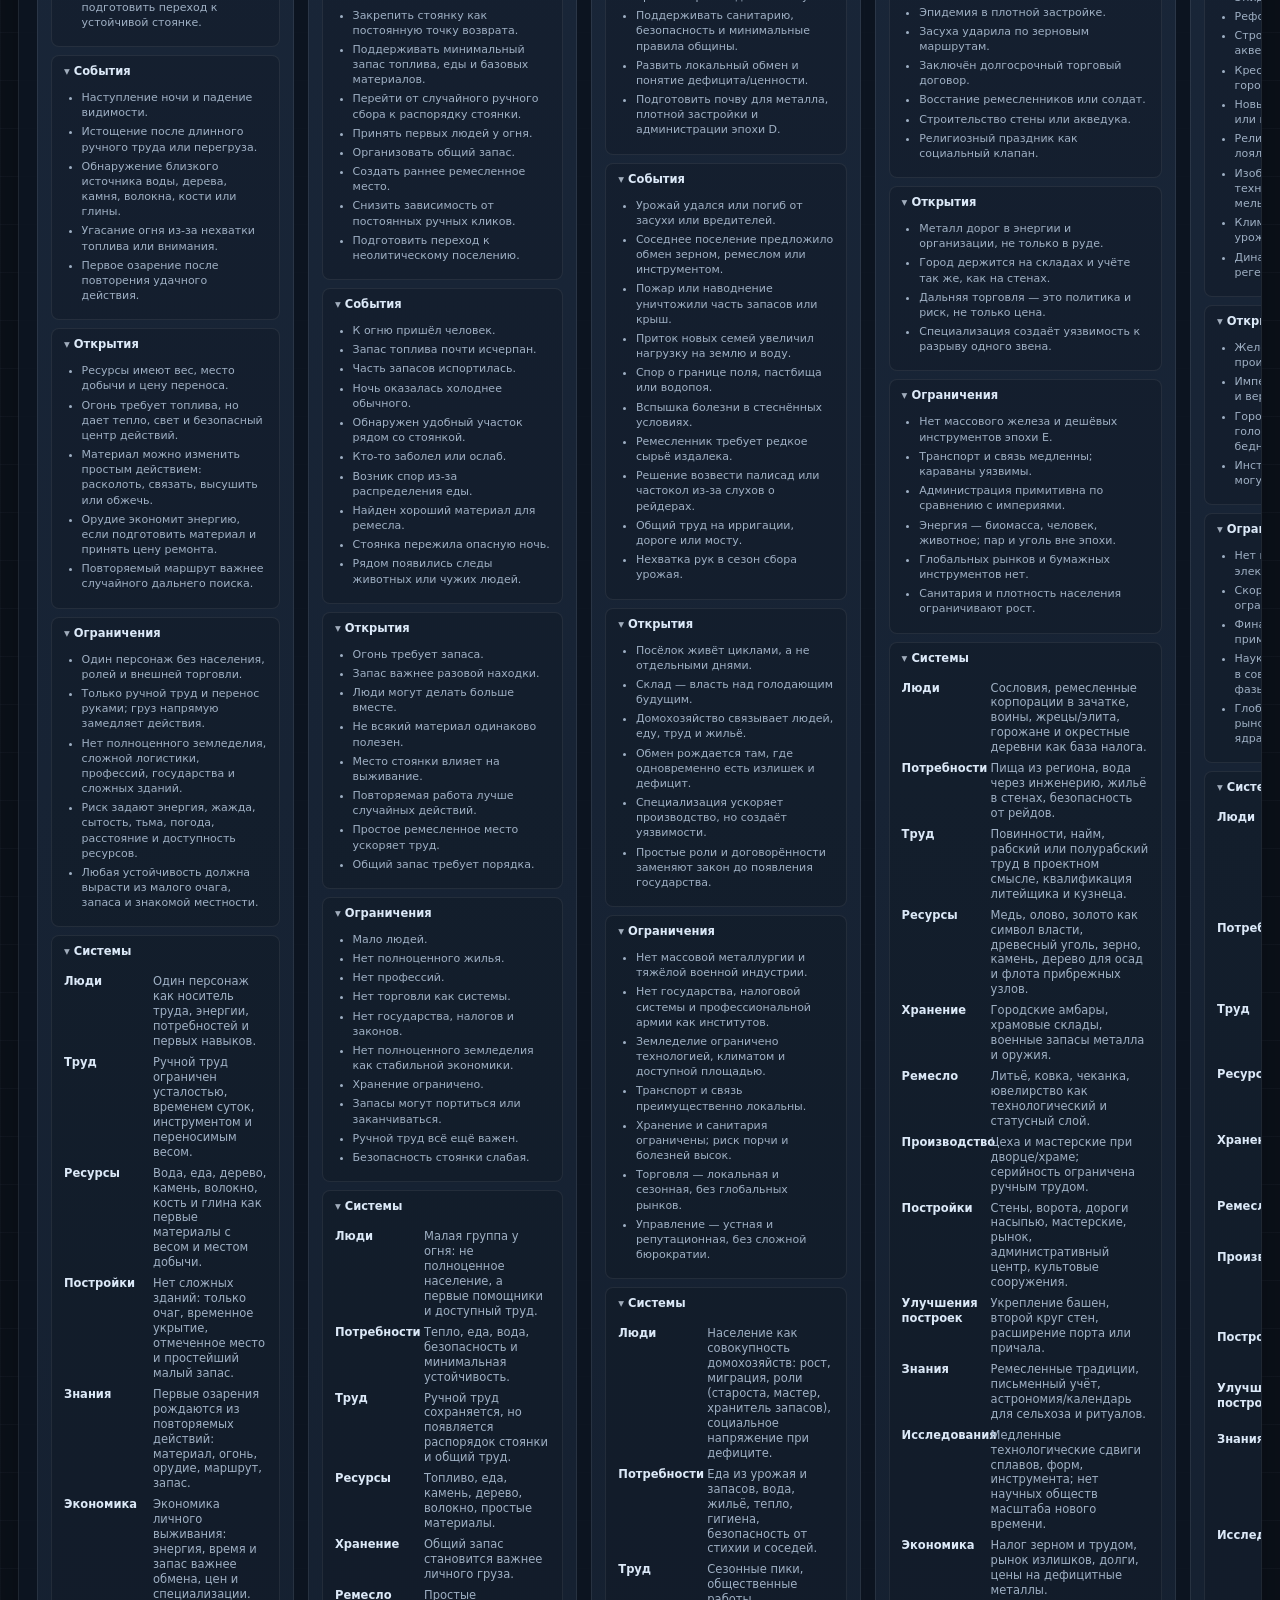
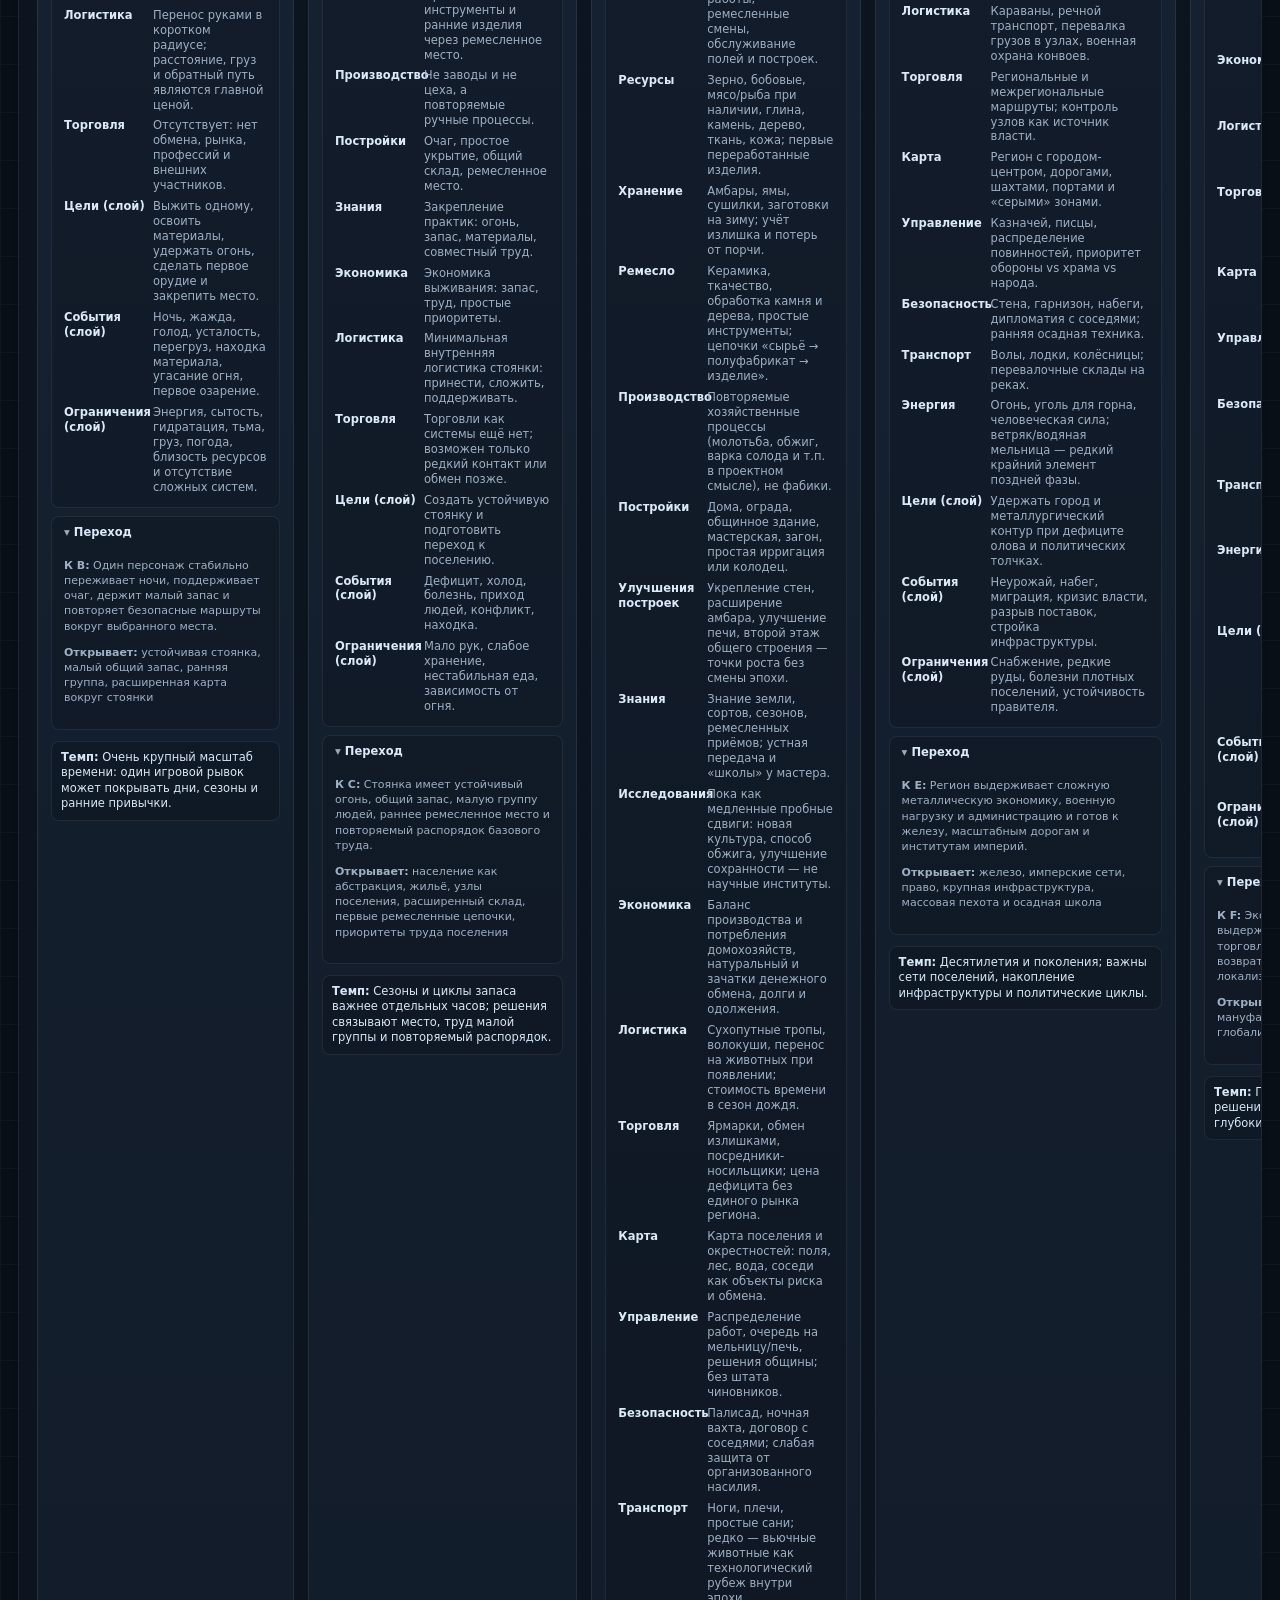
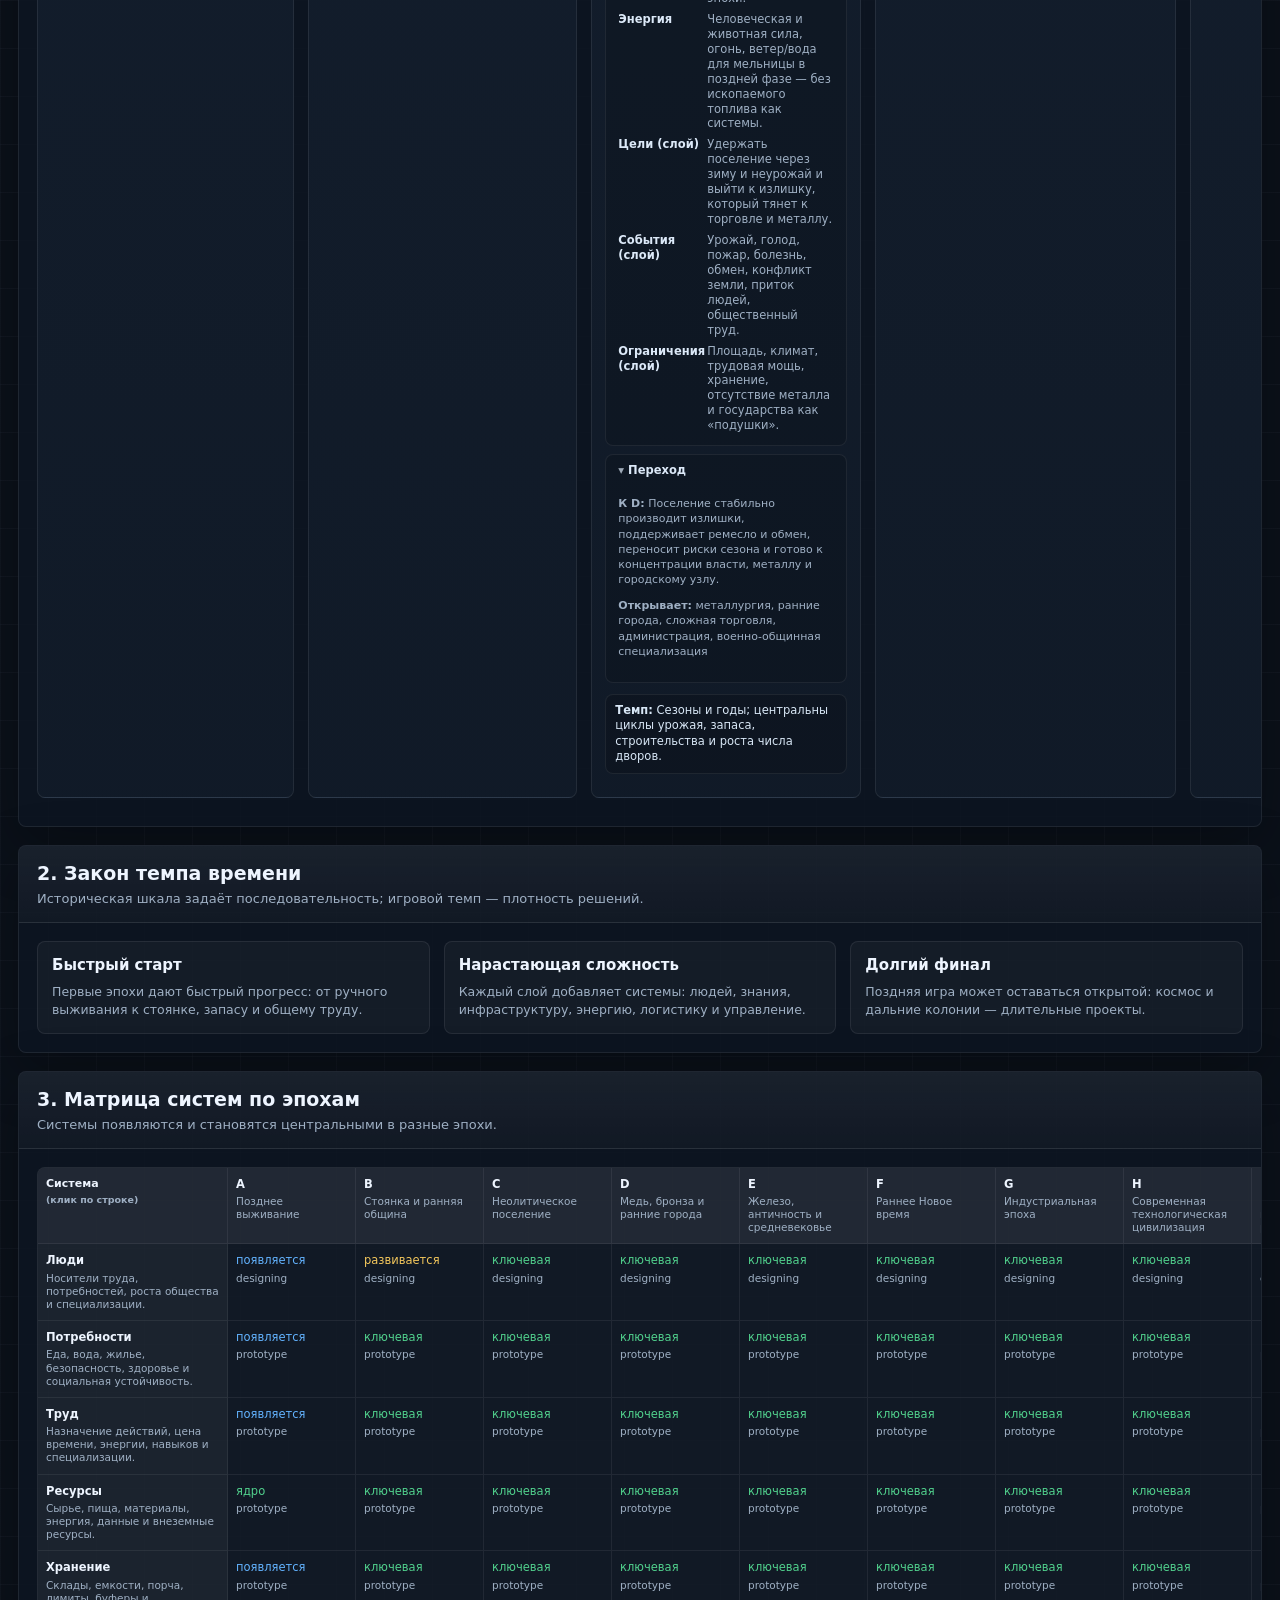
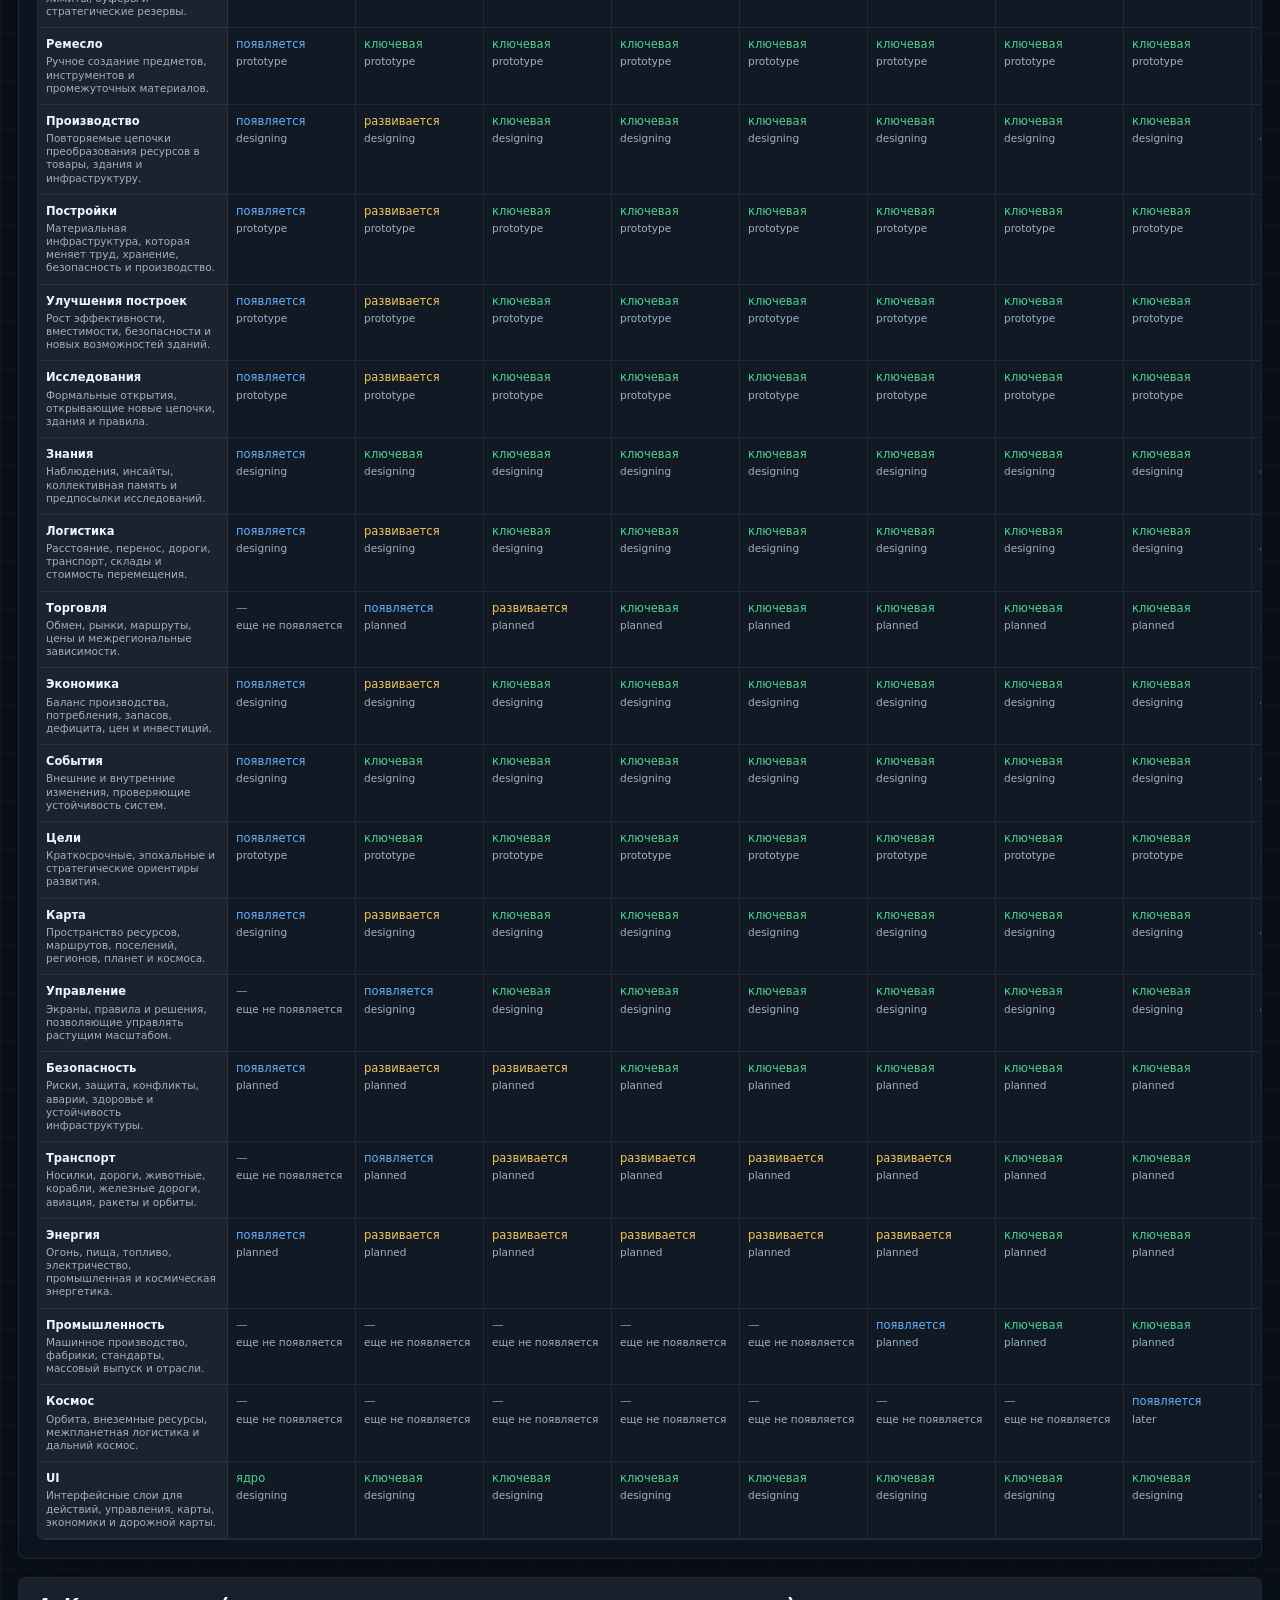
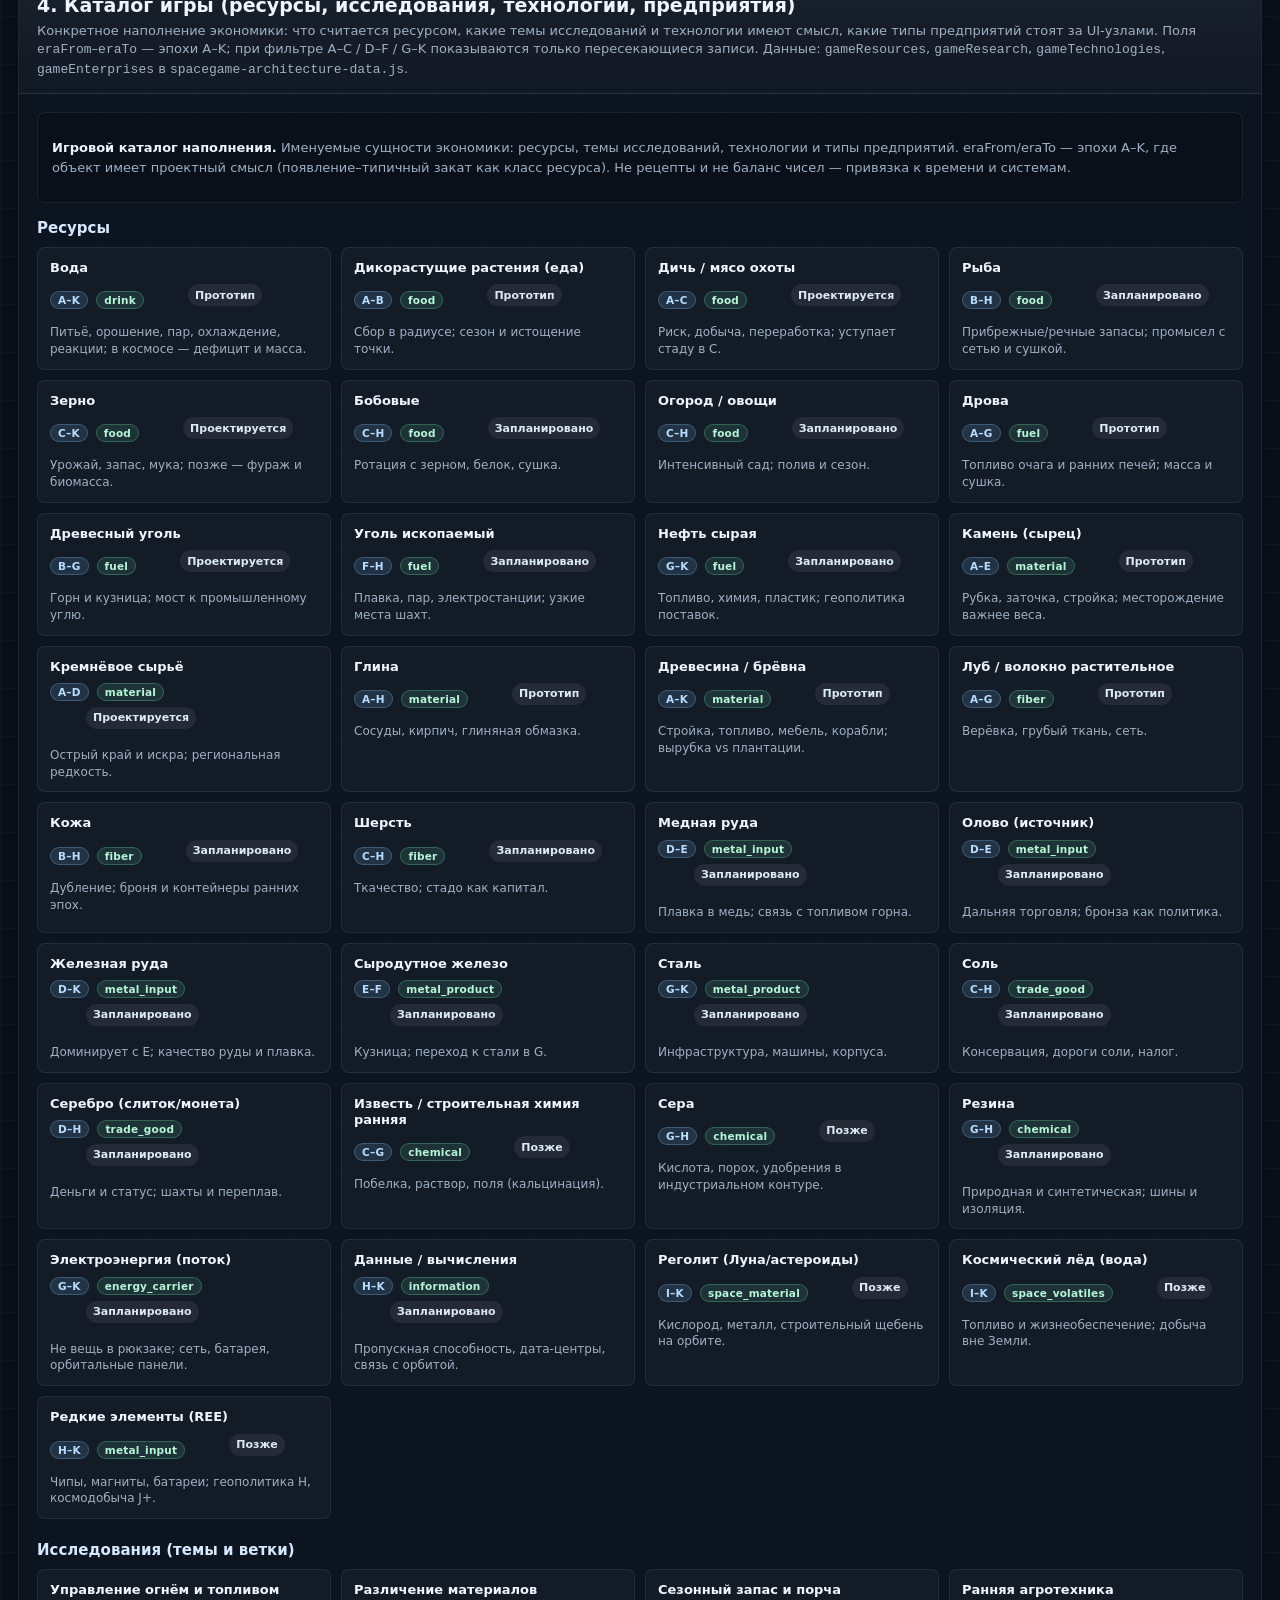
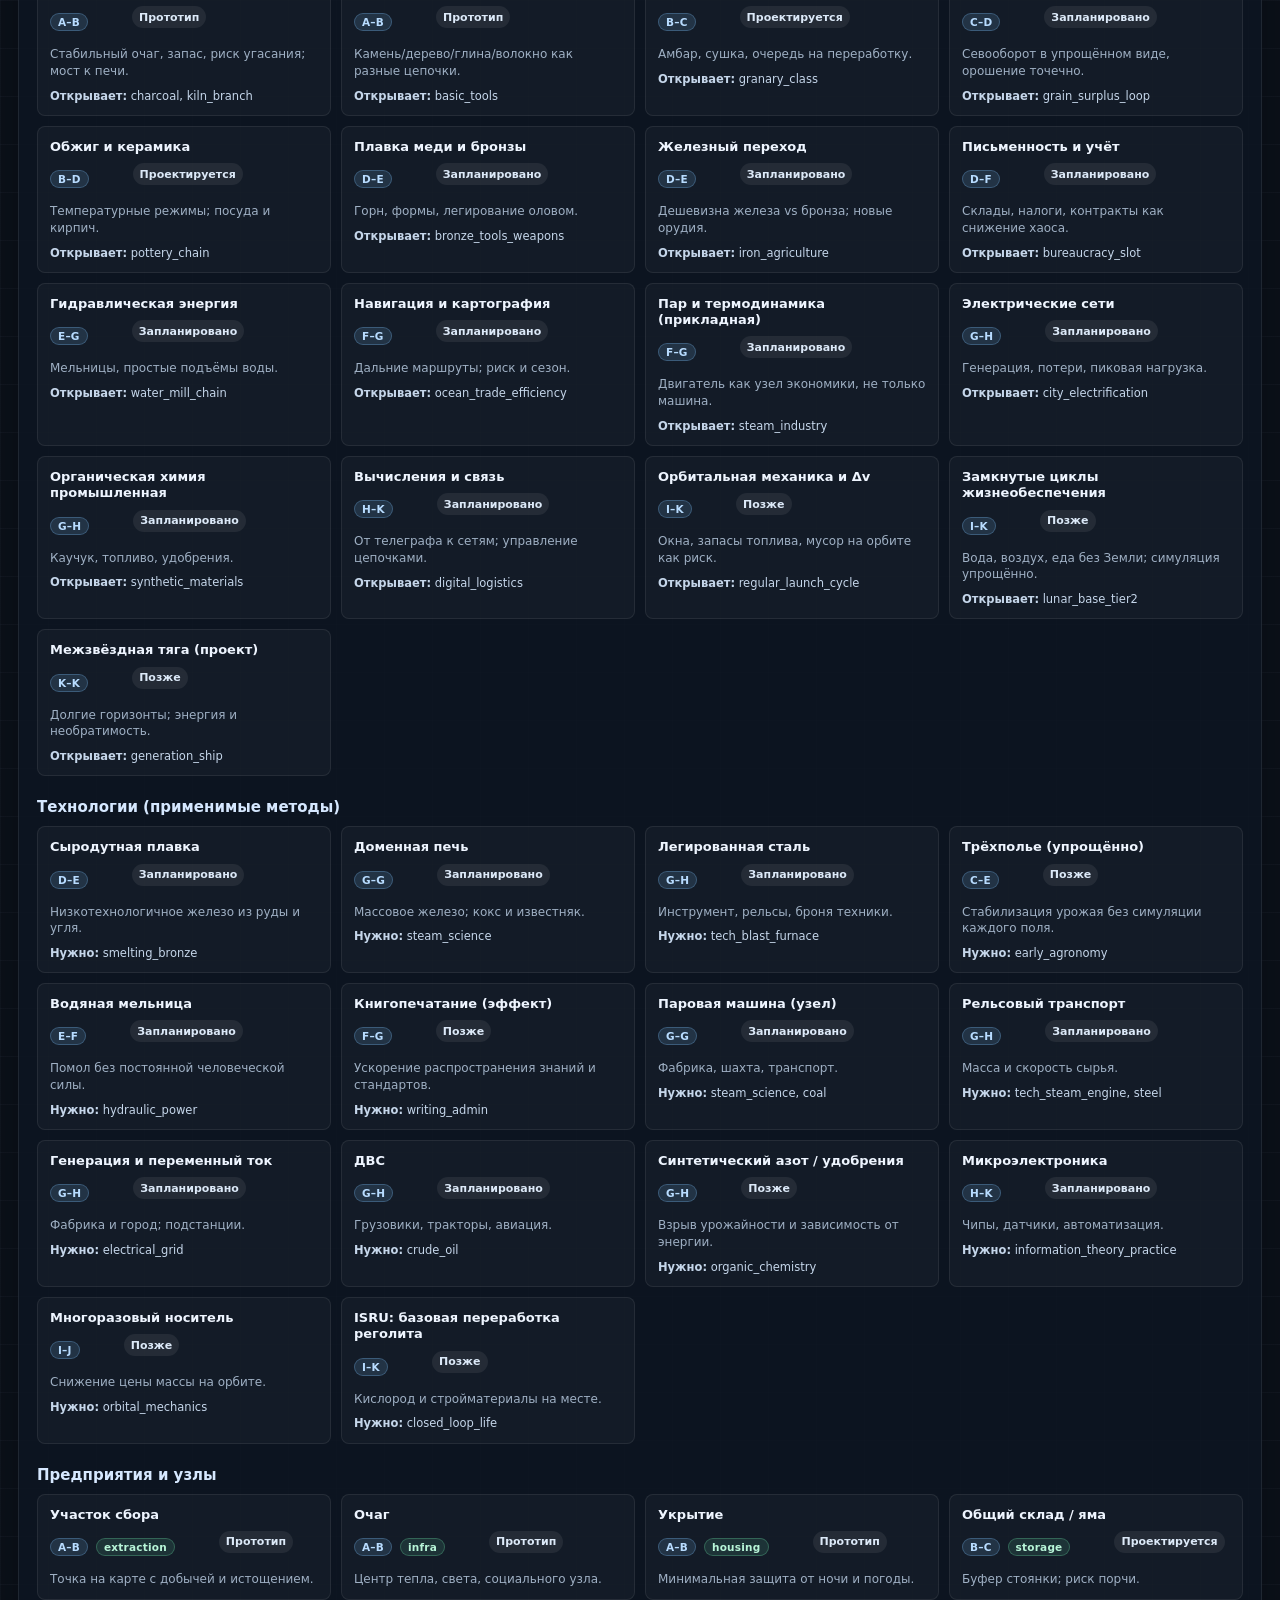
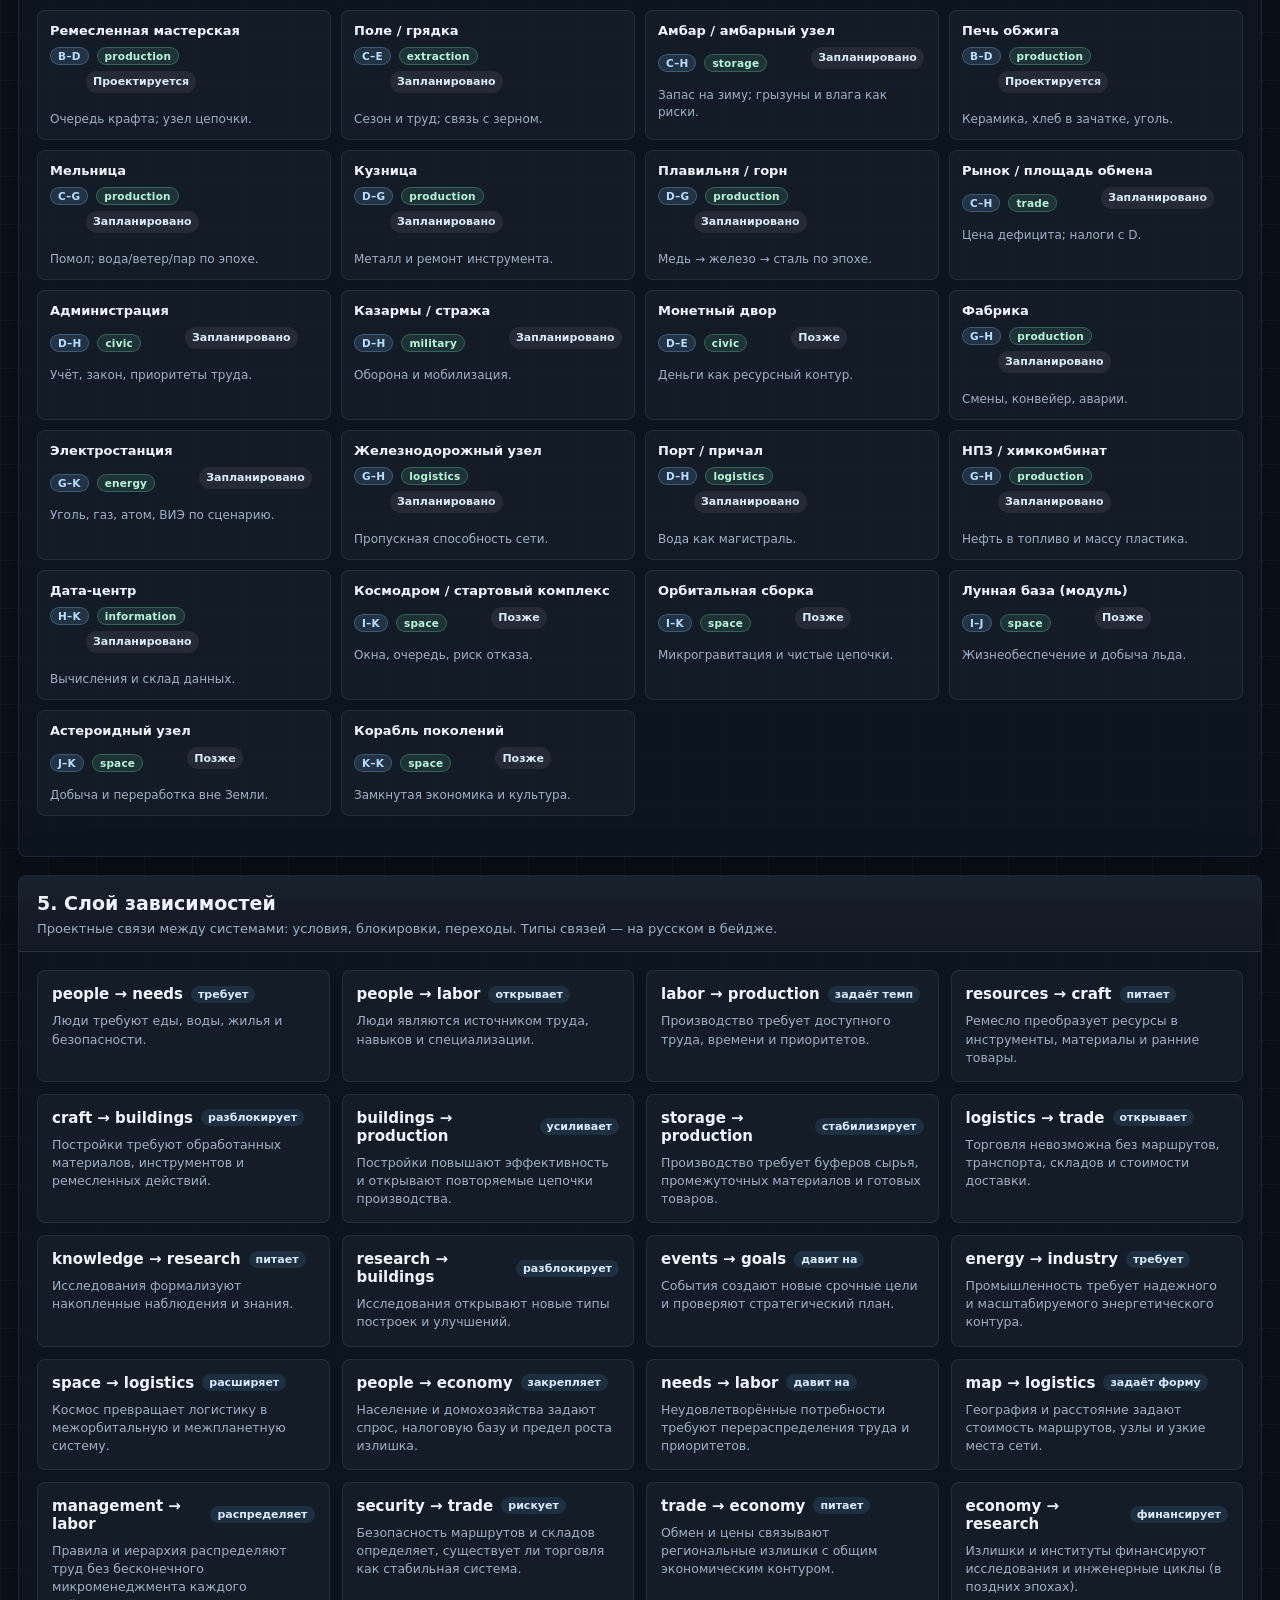
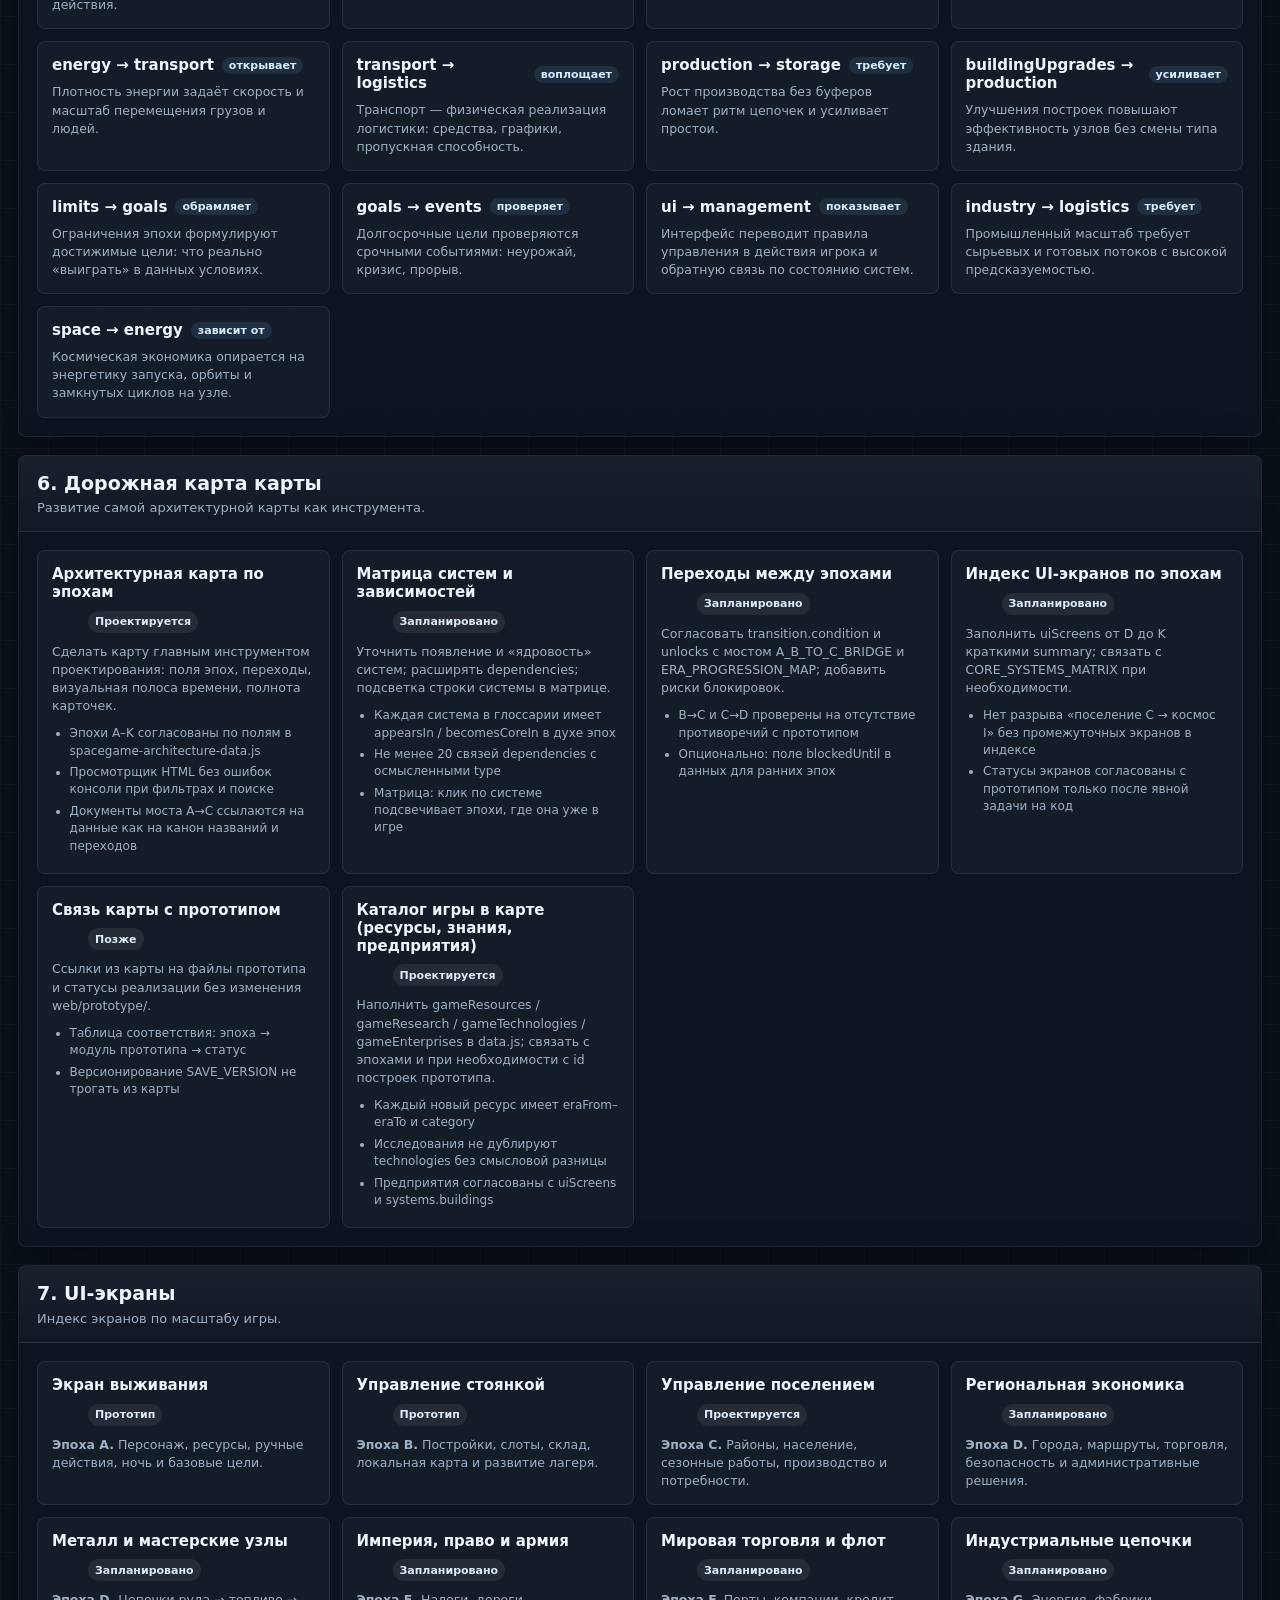
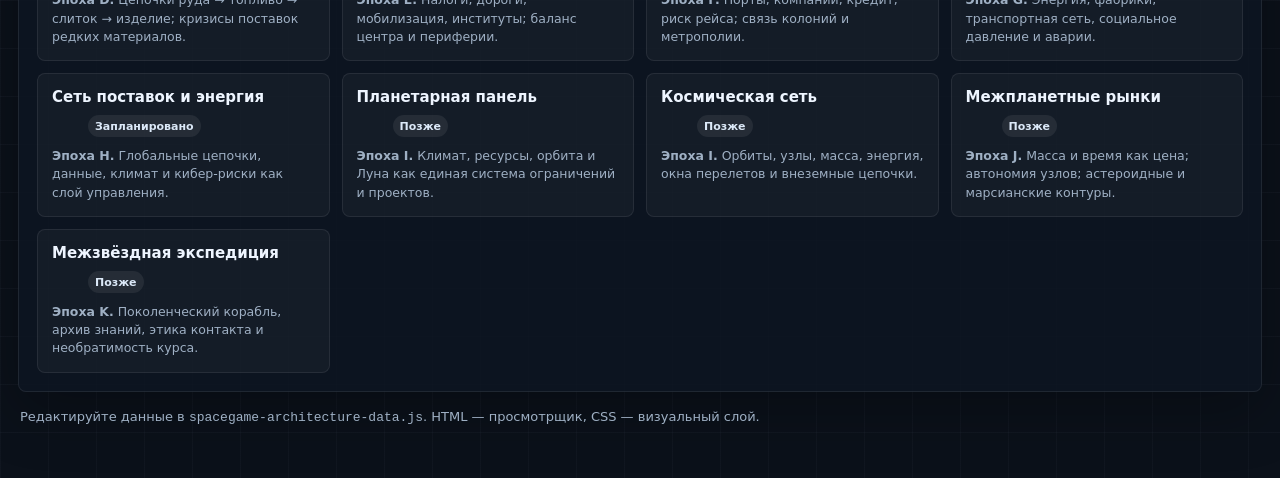
==== commit d80e1388: "docs: architecture map game catalog, UI, and era doc sync Co-authored-by: Cursor <cursoragent@cursor" ====
--- a/docs/architecture/SPACEGAME_ARCHITECTURE_MAP.html
+++ b/docs/architecture/SPACEGAME_ARCHITECTURE_MAP.html
@@ -21,6 +21,7 @@
         <nav class="map-toc" id="map-toc" aria-label="Оглавление">
           <a href="#section-timeline">Время</a>
           <a href="#section-systems">Матрица систем</a>
+          <a href="#section-game-catalog">Каталог игры</a>
           <a href="#section-dependencies">Зависимости</a>
           <a href="#section-roadmap">Roadmap</a>
           <a href="#section-screens">UI screens</a>
@@ -29,7 +30,7 @@
           <input
             id="search-input"
             type="search"
-            placeholder="Поиск по эпохам, системам, зависимостям…"
+            placeholder="Поиск по эпохам, системам, каталогу игры, зависимостям…"
             autocomplete="off"
             aria-label="Поиск"
           />
@@ -43,6 +44,7 @@
             <button type="button" data-filter-eras="GHIJK" title="Индустрия, современность и космос">G–K</button>
             <button type="button" id="collapse-periods">Свернуть периоды</button>
             <button type="button" id="expand-periods">Развернуть периоды</button>
+            <button type="button" id="btn-matrix-clear">Сбросить подсветку матрицы</button>
             <button type="button" id="btn-view-compact" data-view-mode="compact">Компактно</button>
             <button type="button" id="btn-view-detailed" data-view-mode="detailed" class="is-active">Подробно</button>
           </div>
@@ -57,7 +59,7 @@
       <section class="card" aria-labelledby="timeline-title" id="section-timeline">
         <div class="card-head">
           <h2 class="card-title" id="timeline-title">1. Временная шкала эпох A–K</h2>
-          <p class="card-note">Главная ось: время → эпохи → периоды → системы → переходы. Данные: <code>spacegame-architecture-data.js</code>.</p>
+          <p class="card-note">Главная ось: время → эпохи → периоды → системы → переходы. Данные: <code>spacegame-architecture-data.js</code>. Ширина карточек на полосе пропорциональна полю <code>timelineSpanYears</code> (астрономические годы: до н.э. отрицательные); у эпохи K правый конец интервала условный для визуализации.</p>
         </div>
         <div class="timeline">
           <div class="timeline-grid" id="timeline-grid"></div>
@@ -95,17 +97,29 @@
         </div>
       </section>
 
+      <section class="card" aria-labelledby="game-catalog-title" id="section-game-catalog">
+        <div class="card-head">
+          <h2 class="card-title" id="game-catalog-title">4. Каталог игры (ресурсы, исследования, технологии, предприятия)</h2>
+          <p class="card-note">
+            Конкретное наполнение экономики: что считается ресурсом, какие темы исследований и технологии имеют смысл, какие типы предприятий стоят за UI-узлами.
+            Поля <code>eraFrom</code>–<code>eraTo</code> — эпохи A–K; при фильтре A–C / D–F / G–K показываются только пересекающиеся записи. Данные:
+            <code>gameResources</code>, <code>gameResearch</code>, <code>gameTechnologies</code>, <code>gameEnterprises</code> в <code>spacegame-architecture-data.js</code>.
+          </p>
+        </div>
+        <div class="game-catalog" id="game-catalog-root"></div>
+      </section>
+
       <section class="card" aria-labelledby="dependencies-title" id="section-dependencies">
         <div class="card-head">
-          <h2 class="card-title" id="dependencies-title">4. Слой зависимостей</h2>
-          <p class="card-note">Проектные связи между системами: условия, блокировки, переходы.</p>
+          <h2 class="card-title" id="dependencies-title">5. Слой зависимостей</h2>
+          <p class="card-note">Проектные связи между системами: условия, блокировки, переходы. Типы связей — на русском в бейдже.</p>
         </div>
         <div class="dependencies" id="dependencies-list"></div>
       </section>
 
       <section class="card" aria-labelledby="roadmap-title" id="section-roadmap">
         <div class="card-head">
-          <h2 class="card-title" id="roadmap-title">5. Дорожная карта карты</h2>
+          <h2 class="card-title" id="roadmap-title">6. Дорожная карта карты</h2>
           <p class="card-note">Развитие самой архитектурной карты как инструмента.</p>
         </div>
         <div class="roadmap" id="roadmap-list"></div>
@@ -113,7 +127,7 @@
 
       <section class="card" aria-labelledby="screens-title" id="section-screens">
         <div class="card-head">
-          <h2 class="card-title" id="screens-title">6. UI-экраны</h2>
+          <h2 class="card-title" id="screens-title">7. UI-экраны</h2>
           <p class="card-note">Индекс экранов по масштабу игры.</p>
         </div>
         <div class="screens" id="screens-list"></div>
@@ -218,12 +232,38 @@
       GHIJK: ["G", "H", "I", "J", "K"]
     };
 
+    const ERA_ORDER = "ABCDEFGHIJK";
+
+    const dependencyTypeLabels = {
+      requires: "требует",
+      enables: "открывает",
+      drives: "задаёт темп",
+      feeds: "питает",
+      unlocks: "разблокирует",
+      amplifies: "усиливает",
+      stabilizes: "стабилизирует",
+      extends: "расширяет",
+      pressures: "давит на",
+      anchors: "закрепляет",
+      shapes: "задаёт форму",
+      allocates: "распределяет",
+      risks: "рискует",
+      funds: "финансирует",
+      implements: "воплощает",
+      frames: "обрамляет",
+      tests: "проверяет",
+      surfaces: "показывает",
+      demands: "требует",
+      depends: "зависит от"
+    };
+
     const state = {
       search: "",
       status: "all",
       visibleEraIds: null,
       periodsCollapsed: false,
-      viewMode: "detailed"
+      viewMode: "detailed",
+      matrixHighlightSystemId: null
     };
 
     function escapeHtml(value) {
@@ -281,6 +321,42 @@
       return !!(state.search && includesText(era, state.search));
     }
 
+    function timelineFlexGrow(era) {
+      const span = era.timelineSpanYears;
+      if (!span || span.from == null || span.to == null) return 1;
+      const w = span.to - span.from;
+      return Math.max(1, w);
+    }
+
+    function computeEraCompleteness(era) {
+      let filled = 0;
+      let total = 0;
+      const bump = (ok) => {
+        total += 1;
+        if (ok) filled += 1;
+      };
+      bump((era.periods || []).length > 0);
+      bump((era.goals || []).length > 0);
+      bump((era.events || []).length > 0);
+      bump((era.discoveries || []).length > 0);
+      bump((era.limits || []).length > 0);
+      bump(!!(era.transition && String(era.transition.condition || "").trim()));
+      eraSystemKeys.forEach((key) => {
+        total += 1;
+        const v = era.systems && era.systems[key];
+        if (v && String(v).trim()) filled += 1;
+      });
+      return { filled, total };
+    }
+
+    function matrixActiveEraIdSet(eras, systemId) {
+      if (!systemId) return new Set();
+      const sys = architecture.systems.find((s) => s.id === systemId);
+      if (!sys) return new Set();
+      return new Set(
+        eras.filter((e) => systemPhase(sys, e.id).level !== "lvl0").map((e) => e.id)
+      );
+    }
     function systemPhase(system, eraId) {
       if (eraId < system.appearsIn) {
         return { level: "lvl0", label: "—", note: "еще не появляется" };
@@ -358,6 +434,14 @@
         .join("");
 
       const transitionInner = renderTransitionBlock(era, query);
+
+      const comp = computeEraCompleteness(era);
+      const compPct = comp.total ? Math.round((100 * comp.filled) / comp.total) : 0;
+      const spanNote =
+        era.timelineSpanYears && era.timelineSpanYears.note
+          ? ` <abbr class="timeline-span-note" title="${escapeHtml(era.timelineSpanYears.note)}">*</abbr>`
+          : "";
+      const flexGrow = timelineFlexGrow(era);
 
       let bodyHtml = "";
 
@@ -389,12 +473,21 @@
         ? ""
         : `<div class="pace"><strong>Темп:</strong> ${highlightPlain(era.timePace || "", query)}</div>`;
 
+      const completenessHtml = compact
+        ? ""
+        : `<div class="era-completeness" title="Периоды, четыре списка, условие перехода и заполненные слои systems в data.js">
+            <span class="era-completeness-label">Полнота данных</span>
+            <span class="era-completeness-bar" aria-hidden="true"><i style="width:${compPct}%"></i></span>
+            <span class="era-completeness-num">${comp.filled}/${comp.total}</span>
+          </div>`;
+
       return `
-        <article class="era-card searchable${compact ? " is-compact" : ""}${matchClass}" id="era-${escapeHtml(era.id)}" data-era-id="${escapeHtml(era.id)}" data-status="${escapeHtml(era.status)}" style="--era-color: ${eraColors[era.id] || "var(--blue)"}">
+        <article class="era-card searchable${compact ? " is-compact" : ""}${matchClass}" id="era-${escapeHtml(era.id)}" data-era-id="${escapeHtml(era.id)}" data-status="${escapeHtml(era.status)}" style="--era-color: ${eraColors[era.id] || "var(--blue)"}; flex: ${flexGrow} 1 220px">
           <div class="era-dot"></div>
           <h3 class="era-title"><span class="era-code">${highlightPlain(era.id, query)}</span>${highlightPlain(era.title, query)}</h3>
-          <p class="era-dates">${highlightPlain(era.dates, query)}</p>
+          <p class="era-dates">${highlightPlain(era.dates, query)}${spanNote}</p>
           ${createStatusPill(era.status)}
+          ${completenessHtml}
           <p class="summary">${highlightPlain(era.summary, query)}</p>
           <div class="era-sections">${bodyHtml}</div>
           ${paceHtml}
@@ -414,7 +507,12 @@
         ...new Set([
           ...architecture.eras.map((era) => era.status),
           ...architecture.systems.map((system) => system.status),
-          ...architecture.roadmap.map((item) => item.status)
+          ...architecture.roadmap.map((item) => item.status),
+          ...(architecture.gameResources || []).map((x) => x.status),
+          ...(architecture.gameResearch || []).map((x) => x.status),
+          ...(architecture.gameTechnologies || []).map((x) => x.status),
+          ...(architecture.gameEnterprises || []).map((x) => x.status),
+          ...(architecture.gameCatalog && architecture.gameCatalog.status ? [architecture.gameCatalog.status] : [])
         ])
       ];
       while (select.options.length > 1) select.remove(1);
@@ -517,6 +615,8 @@
         return byStatus && bySearch;
       });
 
+      matrix.classList.toggle("has-matrix-highlight", !!state.matrixHighlightSystemId);
+
       if (!eras.length) {
         matrix.innerHTML =
           '<div class="empty-state">Нет эпох по текущим фильтрам — матрица скрыта.</div>';
@@ -525,11 +625,13 @@
 
       matrix.style.setProperty("--era-count", Math.max(eras.length, 1));
 
+      const activeCols = matrixActiveEraIdSet(eras, state.matrixHighlightSystemId);
+
       const header = [
-        '<div class="cell head">Система</div>',
+        '<div class="cell head corner">Система <span class="matrix-hint">(клик по строке)</span></div>',
         ...eras.map(
           (era) =>
-            `<div class="cell head">${escapeHtml(era.id)}<small>${escapeHtml(era.title)}</small></div>`
+            `<div class="cell head${activeCols.has(era.id) ? " is-matrix-col-highlight" : ""}" data-era-col="${escapeHtml(era.id)}">${escapeHtml(era.id)}<small>${escapeHtml(era.title)}</small></div>`
         )
       ].join("");
 
@@ -538,11 +640,14 @@
           const cells = eras
             .map((era) => {
               const phase = systemPhase(system, era.id);
-              return `<div class="cell ${phase.level}">${escapeHtml(phase.label)}<small>${escapeHtml(phase.note)}</small></div>`;
+              const colH = activeCols.has(era.id) ? " is-matrix-col-highlight" : "";
+              return `<div class="cell ${phase.level}${colH}" data-era-col="${escapeHtml(era.id)}">${escapeHtml(phase.label)}<small>${escapeHtml(phase.note)}</small></div>`;
             })
             .join("");
+          const rowSel =
+            state.matrixHighlightSystemId === system.id ? " is-matrix-row-selected" : "";
           return `
-          <div class="cell system">${escapeHtml(system.title)}<small>${escapeHtml(system.description)}</small></div>
+          <div role="button" tabindex="0" class="cell system${rowSel}" data-matrix-system="${escapeHtml(system.id)}" title="Подсветить эпохи, где система уже в игре">${escapeHtml(system.title)}<small>${escapeHtml(system.description)}</small></div>
           ${cells}`;
         })
         .join("");
@@ -563,7 +668,7 @@
         <article class="dependency-card${matchClass(dependency)}">
           <h3 class="dependency-title">
             ${escapeHtml(dependency.from)} → ${escapeHtml(dependency.to)}
-            <span class="dependency-type">${escapeHtml(dependency.type)}</span>
+            <span class="dependency-type">${escapeHtml(dependencyTypeLabels[dependency.type] || dependency.type)}</span>
           </h3>
           <p>${markInEscaped(escapeHtml(dependency.description), state.search)}</p>
         </article>`
@@ -587,10 +692,93 @@
           <h3>${markInEscaped(escapeHtml(item.title), state.search)}</h3>
           ${createStatusPill(item.status)}
           <p>${markInEscaped(escapeHtml(item.summary), state.search)}</p>
+          ${
+            item.checklist && item.checklist.length
+              ? `<ul class="roadmap-checklist">${item.checklist
+                  .map((c) => `<li>${markInEscaped(escapeHtml(c), state.search)}</li>`)
+                  .join("")}</ul>`
+              : ""
+          }
         </article>`
             )
             .join("")
         : '<div class="empty-state">По текущим фильтрам этапы не найдены.</div>';
+    }
+
+    function catalogIntersectsVisibleEras(item) {
+      if (!state.visibleEraIds || !state.visibleEraIds.length) return true;
+      const a = ERA_ORDER.indexOf(item.eraFrom);
+      const b = ERA_ORDER.indexOf(item.eraTo);
+      if (a < 0 || b < 0) return true;
+      const lo = Math.min(a, b);
+      const hi = Math.max(a, b);
+      return state.visibleEraIds.some((eid) => {
+        const i = ERA_ORDER.indexOf(eid);
+        return i >= lo && i <= hi;
+      });
+    }
+
+    function filterGameCatalogItems(items) {
+      if (!items) return [];
+      return items.filter((item) => {
+        const byStatus = state.status === "all" || item.status === state.status;
+        const bySearch = includesText(item, state.search);
+        const byEra = catalogIntersectsVisibleEras(item);
+        return byStatus && bySearch && byEra;
+      });
+    }
+
+    function renderGameCatalog() {
+      const root = document.getElementById("game-catalog-root");
+      if (!root) return;
+      const gc = architecture.gameCatalog || {};
+      const resources = filterGameCatalogItems(architecture.gameResources || []);
+      const research = filterGameCatalogItems(architecture.gameResearch || []);
+      const tech = filterGameCatalogItems(architecture.gameTechnologies || []);
+      const ent = filterGameCatalogItems(architecture.gameEnterprises || []);
+
+      function cardHtml(item, opts) {
+        const match = state.search && includesText(item, state.search) ? " is-search-match" : "";
+        const eraPill = `<span class="game-pill game-pill-era">${escapeHtml(item.eraFrom)}–${escapeHtml(item.eraTo)}</span>`;
+        const cat = item.category || item.type;
+        const catPill = cat
+          ? `<span class="game-pill game-pill-cat">${escapeHtml(cat)}</span>`
+          : "";
+        let extra = "";
+        if (opts.unlocks && item.unlocks && item.unlocks.length)
+          extra += `<p class="game-extra"><strong>Открывает:</strong> ${item.unlocks
+            .map((u) => highlightPlain(String(u), state.search))
+            .join(", ")}</p>`;
+        if (opts.requires && item.requires && item.requires.length)
+          extra += `<p class="game-extra"><strong>Нужно:</strong> ${item.requires
+            .map((u) => highlightPlain(String(u), state.search))
+            .join(", ")}</p>`;
+        return `
+        <article class="game-card${match}" id="game-${escapeHtml(opts.prefix)}-${escapeHtml(item.id)}">
+          <h3 class="game-card-title">${markInEscaped(escapeHtml(item.title), state.search)}</h3>
+          <div class="game-card-meta">${eraPill}${catPill}${createStatusPill(item.status)}</div>
+          <p class="game-card-sum">${markInEscaped(escapeHtml(item.summary), state.search)}</p>
+          ${extra}
+        </article>`;
+      }
+
+      function block(title, items, opts) {
+        if (!items.length)
+          return `<div class="game-catalog-block"><h3 class="game-catalog-block-title">${escapeHtml(title)}</h3><div class="empty-state">По фильтрам нет записей.</div></div>`;
+        return `<div class="game-catalog-block"><h3 class="game-catalog-block-title">${escapeHtml(title)}</h3><div class="game-grid">${items
+          .map((it) => cardHtml(it, opts))
+          .join("")}</div></div>`;
+      }
+
+      root.innerHTML = `
+        <div class="game-catalog-intro">
+          <p><strong>${escapeHtml(gc.title || "Каталог")}.</strong> ${markInEscaped(escapeHtml(gc.summary || ""), state.search)}</p>
+        </div>
+        ${block("Ресурсы", resources, { prefix: "res" })}
+        ${block("Исследования (темы и ветки)", research, { prefix: "resch", unlocks: true })}
+        ${block("Технологии (применимые методы)", tech, { prefix: "tech", requires: true })}
+        ${block("Предприятия и узлы", ent, { prefix: "ent" })}
+      `;
     }
 
     function renderScreens() {
@@ -617,6 +805,7 @@
     function renderAll() {
       renderTimeline();
       renderSystemsMatrix();
+      renderGameCatalog();
       renderDependencies();
       renderRoadmap();
       renderScreens();
@@ -660,6 +849,29 @@
           setViewModeButtons();
           renderAll();
         });
+      });
+
+      document.getElementById("btn-matrix-clear").addEventListener("click", () => {
+        state.matrixHighlightSystemId = null;
+        renderSystemsMatrix();
+      });
+
+      document.getElementById("systems-matrix").addEventListener("click", (event) => {
+        const cell = event.target.closest("[data-matrix-system]");
+        if (!cell) return;
+        const id = cell.getAttribute("data-matrix-system");
+        state.matrixHighlightSystemId = state.matrixHighlightSystemId === id ? null : id;
+        renderSystemsMatrix();
+      });
+
+      document.getElementById("systems-matrix").addEventListener("keydown", (event) => {
+        if (event.key !== "Enter" && event.key !== " ") return;
+        const cell = event.target.closest("[data-matrix-system]");
+        if (!cell) return;
+        event.preventDefault();
+        const id = cell.getAttribute("data-matrix-system");
+        state.matrixHighlightSystemId = state.matrixHighlightSystemId === id ? null : id;
+        renderSystemsMatrix();
       });
 
       window.addEventListener("hashchange", () => {
--- a/docs/architecture/spacegame-architecture-map.css
+++ b/docs/architecture/spacegame-architecture-map.css
@@ -358,11 +358,14 @@
 }
 
 .timeline-grid {
-  min-width: 2420px;
-  display: grid;
-  grid-template-columns: repeat(var(--era-count, 11), 1fr);
+  display: flex;
+  flex-direction: row;
+  flex-wrap: nowrap;
+  align-items: stretch;
   gap: 14px;
+  min-width: min-content;
   position: relative;
+  padding-bottom: 4px;
 }
 
 .timeline-grid::before {
@@ -381,12 +384,14 @@
   position: relative;
   z-index: 1;
   min-height: 475px;
+  min-width: 200px;
+  max-width: 520px;
   border: 1px solid rgba(255, 255, 255, 0.08);
   border-radius: 8px;
   background: linear-gradient(180deg, rgba(28, 42, 61, 0.96), rgba(17, 27, 40, 0.96));
   padding: 14px 13px 13px;
   color: var(--era-color, var(--blue));
-  scroll-margin-top: 120px;
+  scroll-margin-top: 150px;
 }
 
 .era-card[hidden] {
@@ -444,6 +449,52 @@
   font-weight: 700;
 }
 
+.timeline-span-note {
+  cursor: help;
+  color: var(--yellow);
+  font-weight: 900;
+  text-decoration: none;
+}
+
+.era-completeness {
+  display: flex;
+  align-items: center;
+  gap: 8px;
+  margin: 0 0 10px 36px;
+  max-width: calc(100% - 36px);
+  font-size: 11px;
+  color: var(--muted);
+}
+
+.era-completeness-label {
+  flex: 0 0 auto;
+  font-weight: 700;
+  color: #b8c9dc;
+}
+
+.era-completeness-bar {
+  flex: 1 1 80px;
+  height: 6px;
+  border-radius: 999px;
+  background: rgba(255, 255, 255, 0.08);
+  overflow: hidden;
+}
+
+.era-completeness-bar > i {
+  display: block;
+  height: 100%;
+  max-width: 100%;
+  border-radius: inherit;
+  background: linear-gradient(90deg, rgba(110, 231, 168, 0.35), rgba(127, 199, 255, 0.75));
+}
+
+.era-completeness-num {
+  flex: 0 0 auto;
+  font-weight: 800;
+  font-variant-numeric: tabular-nums;
+  color: var(--text);
+}
+
 .summary {
   color: var(--text);
   font-size: 12px;
@@ -545,6 +596,18 @@
   color: var(--muted);
   font-size: 12.5px;
   line-height: 1.45;
+}
+
+.roadmap-checklist {
+  margin: 10px 0 0;
+  padding-left: 1.1rem;
+  color: var(--muted);
+  font-size: 12px;
+  line-height: 1.45;
+}
+
+.roadmap-checklist li {
+  margin-bottom: 4px;
 }
 
 .systems-wrap {
@@ -583,6 +646,52 @@
   background: rgba(255, 255, 255, 0.045);
   font-weight: 800;
   color: var(--text);
+  cursor: pointer;
+  text-align: left;
+}
+
+.cell.system:hover {
+  background: rgba(127, 199, 255, 0.1);
+}
+
+.cell.system:focus-visible {
+  outline: 2px solid rgba(127, 199, 255, 0.65);
+  outline-offset: -2px;
+}
+
+.cell.head.corner {
+  font-size: 11px;
+  line-height: 1.2;
+}
+
+.matrix-hint {
+  display: block;
+  margin-top: 4px;
+  font-size: 9.5px;
+  font-weight: 600;
+  color: var(--muted);
+}
+
+.systems-matrix.has-matrix-highlight .cell:not(.is-matrix-col-highlight):not(.is-matrix-row-selected):not(.corner) {
+  opacity: 0.55;
+}
+
+.systems-matrix.has-matrix-highlight .cell.head:not(.is-matrix-col-highlight):not(.corner) {
+  opacity: 0.65;
+}
+
+.cell.is-matrix-col-highlight {
+  box-shadow: inset 0 0 0 1px rgba(244, 199, 92, 0.35);
+  background: rgba(244, 199, 92, 0.06);
+}
+
+.cell.system.is-matrix-row-selected {
+  box-shadow: inset 0 0 0 2px rgba(127, 199, 255, 0.45);
+  background: rgba(127, 199, 255, 0.1);
+}
+
+.head.is-matrix-col-highlight {
+  background: rgba(244, 199, 92, 0.12);
 }
 
 .cell small {
@@ -697,6 +806,7 @@
   .dependencies,
   .roadmap,
   .screens,
+  .game-catalog,
   .principles {
     padding: 12px;
   }
@@ -709,3 +819,151 @@
     font-size: 28px;
   }
 }
+
+.game-catalog {
+  padding: 18px;
+}
+
+.game-catalog-intro {
+  margin-bottom: 16px;
+  padding: 12px 14px;
+  border-radius: 8px;
+  border: 1px solid rgba(255, 255, 255, 0.08);
+  background: rgba(0, 0, 0, 0.2);
+  font-size: 13px;
+  line-height: 1.5;
+  color: var(--muted);
+}
+
+.game-catalog-intro strong {
+  color: var(--text);
+}
+
+.game-catalog-block {
+  margin-bottom: 22px;
+}
+
+.game-catalog-block-title {
+  margin: 0 0 10px;
+  font-size: 15px;
+  color: #d6e8ff;
+}
+
+.game-grid {
+  display: grid;
+  grid-template-columns: repeat(auto-fill, minmax(260px, 1fr));
+  gap: 10px;
+}
+
+.game-card {
+  padding: 12px 12px 11px;
+  border-radius: 8px;
+  border: 1px solid rgba(255, 255, 255, 0.08);
+  background: rgba(255, 255, 255, 0.03);
+}
+
+.game-card-title {
+  margin: 0 0 8px;
+  font-size: 13px;
+  line-height: 1.25;
+  color: var(--text);
+}
+
+.game-card-meta {
+  display: flex;
+  flex-wrap: wrap;
+  align-items: center;
+  gap: 6px 8px;
+  margin-bottom: 8px;
+}
+
+.game-card-sum {
+  margin: 0;
+  font-size: 12px;
+  line-height: 1.4;
+  color: var(--muted);
+}
+
+.game-extra {
+  margin: 8px 0 0;
+  font-size: 11.5px;
+  line-height: 1.4;
+  color: #c5d6ea;
+}
+
+.game-pill {
+  display: inline-flex;
+  align-items: center;
+  padding: 2px 7px;
+  border-radius: 999px;
+  font-size: 10.5px;
+  font-weight: 800;
+  letter-spacing: 0.02em;
+}
+
+.game-pill-era {
+  background: rgba(127, 199, 255, 0.14);
+  color: #b8dcff;
+  border: 1px solid rgba(127, 199, 255, 0.28);
+}
+
+.game-pill-cat {
+  background: rgba(110, 231, 168, 0.12);
+  color: #b8f5d8;
+  border: 1px solid rgba(110, 231, 168, 0.28);
+}
+
+@media print {
+  body {
+    background: #fff;
+    color: #111;
+  }
+
+  .map-sticky {
+    position: static;
+    box-shadow: none;
+    break-inside: avoid;
+  }
+
+  .map-sticky-host {
+    break-inside: avoid;
+  }
+
+  .era-chip,
+  .map-toolbar-actions button,
+  #search-input,
+  #status-filter {
+    display: none;
+  }
+
+  .card {
+    break-inside: avoid;
+    box-shadow: none;
+    border: 1px solid #ccc;
+  }
+
+  .timeline-grid {
+    flex-wrap: wrap;
+  }
+
+  .era-card {
+    break-inside: avoid;
+    max-width: none;
+    border: 1px solid #999;
+    color: #222;
+  }
+
+  .systems-matrix {
+    min-width: 0;
+  }
+
+  .systems-matrix.has-matrix-highlight .cell {
+    opacity: 1 !important;
+  }
+
+  .cell.is-matrix-col-highlight,
+  .cell.system.is-matrix-row-selected {
+    box-shadow: none;
+    outline: 1px solid #333;
+  }
+}
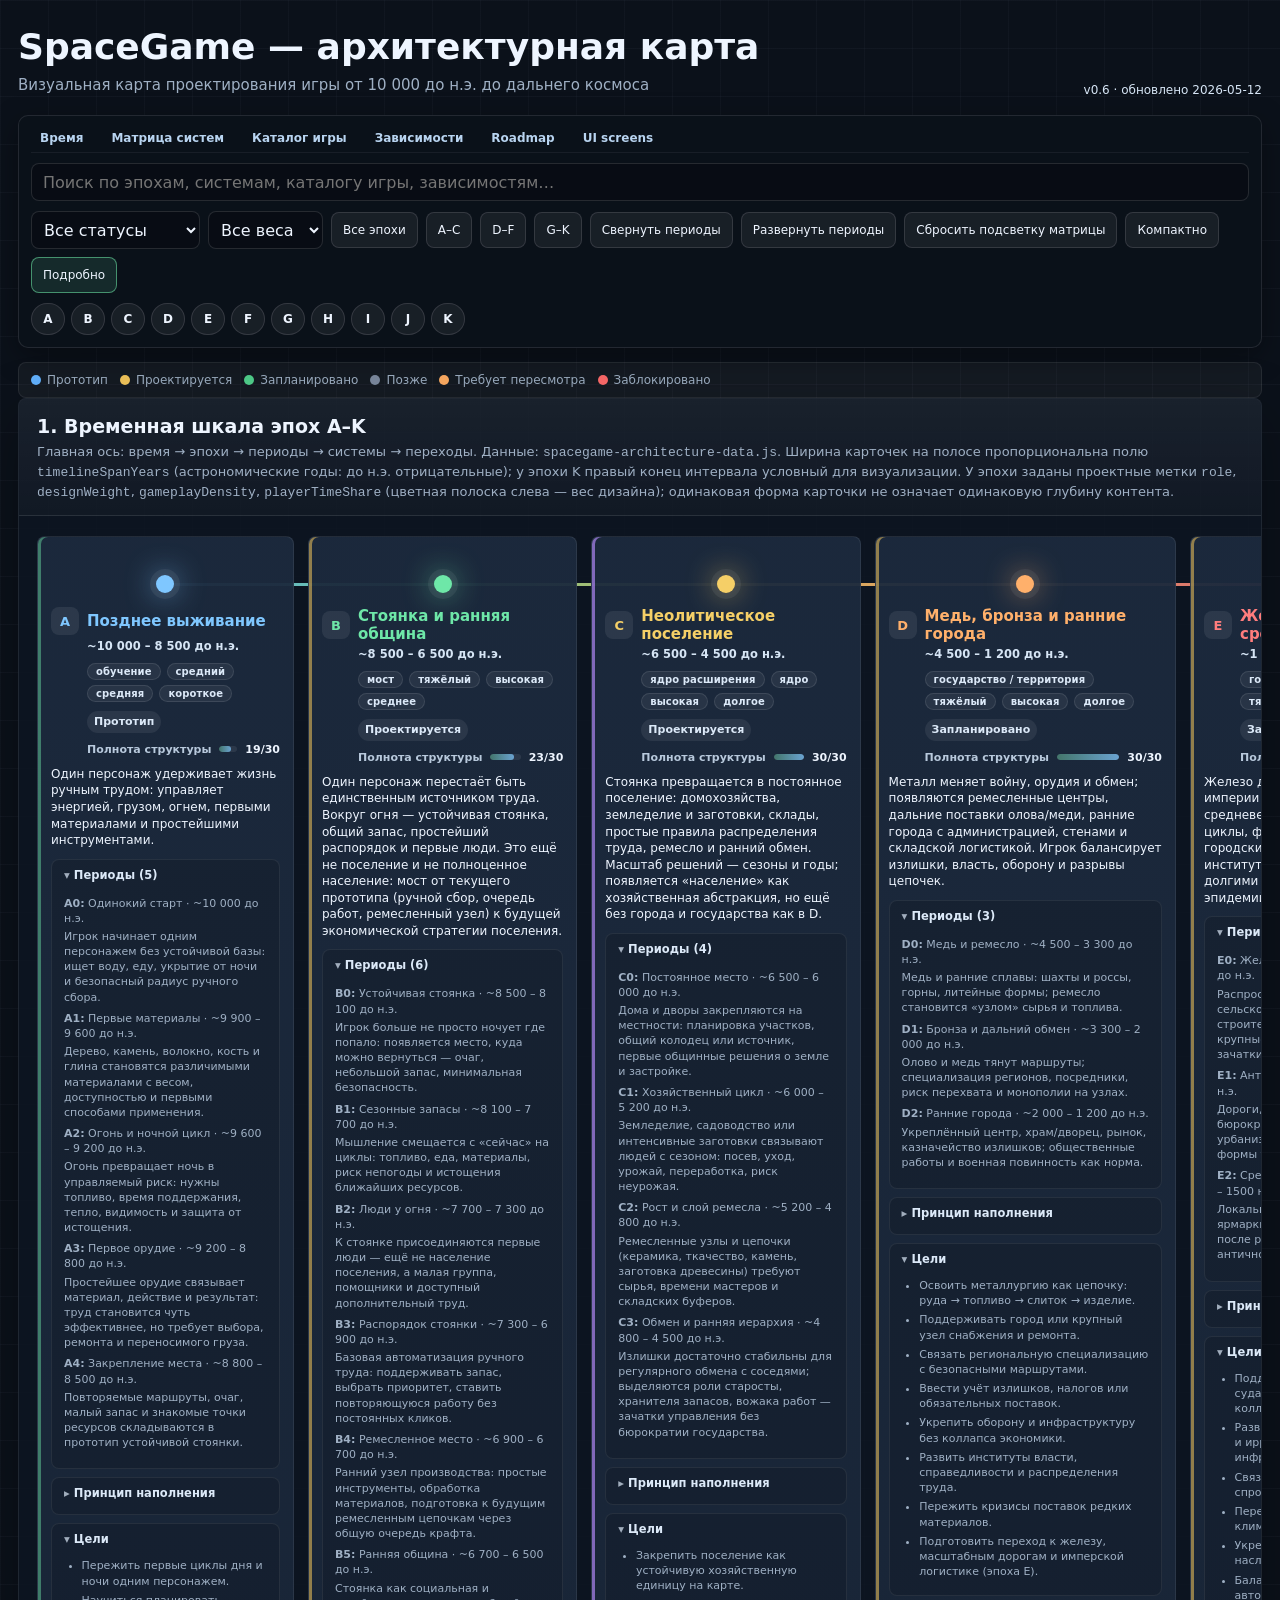
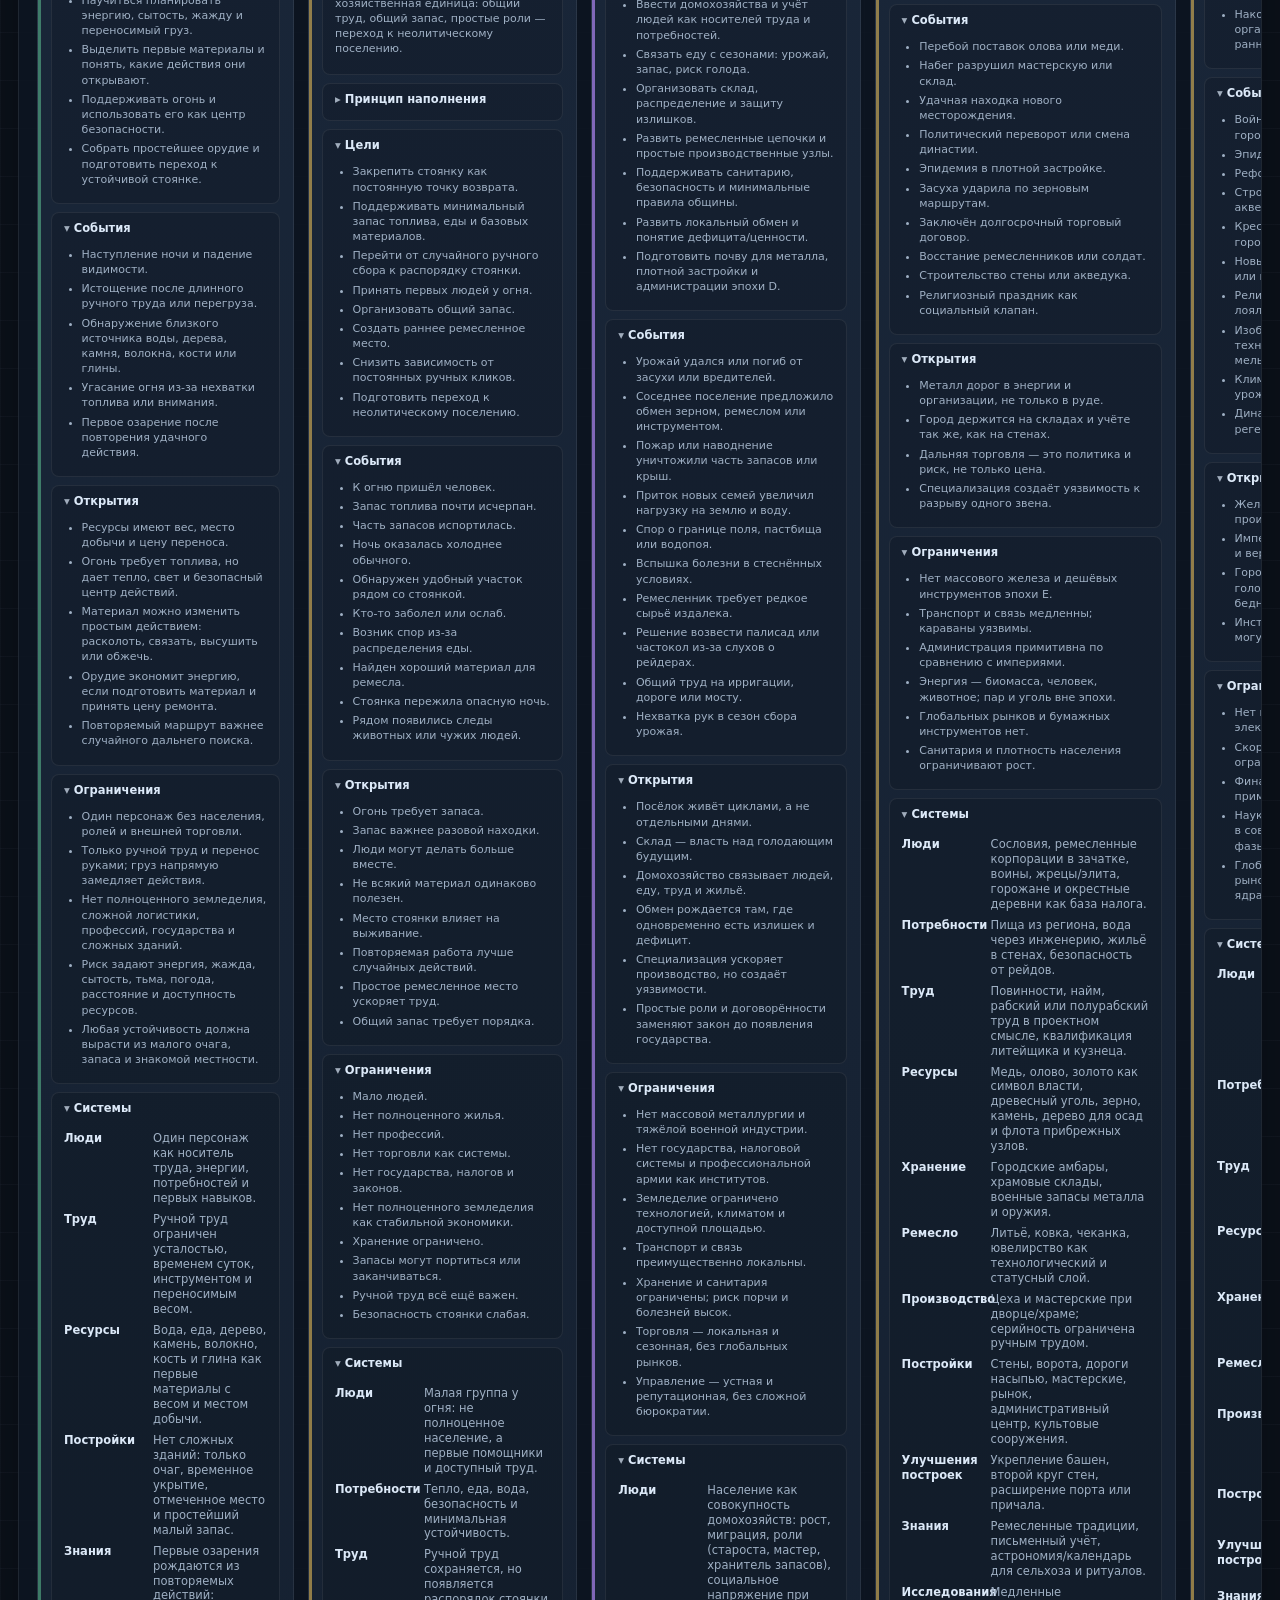
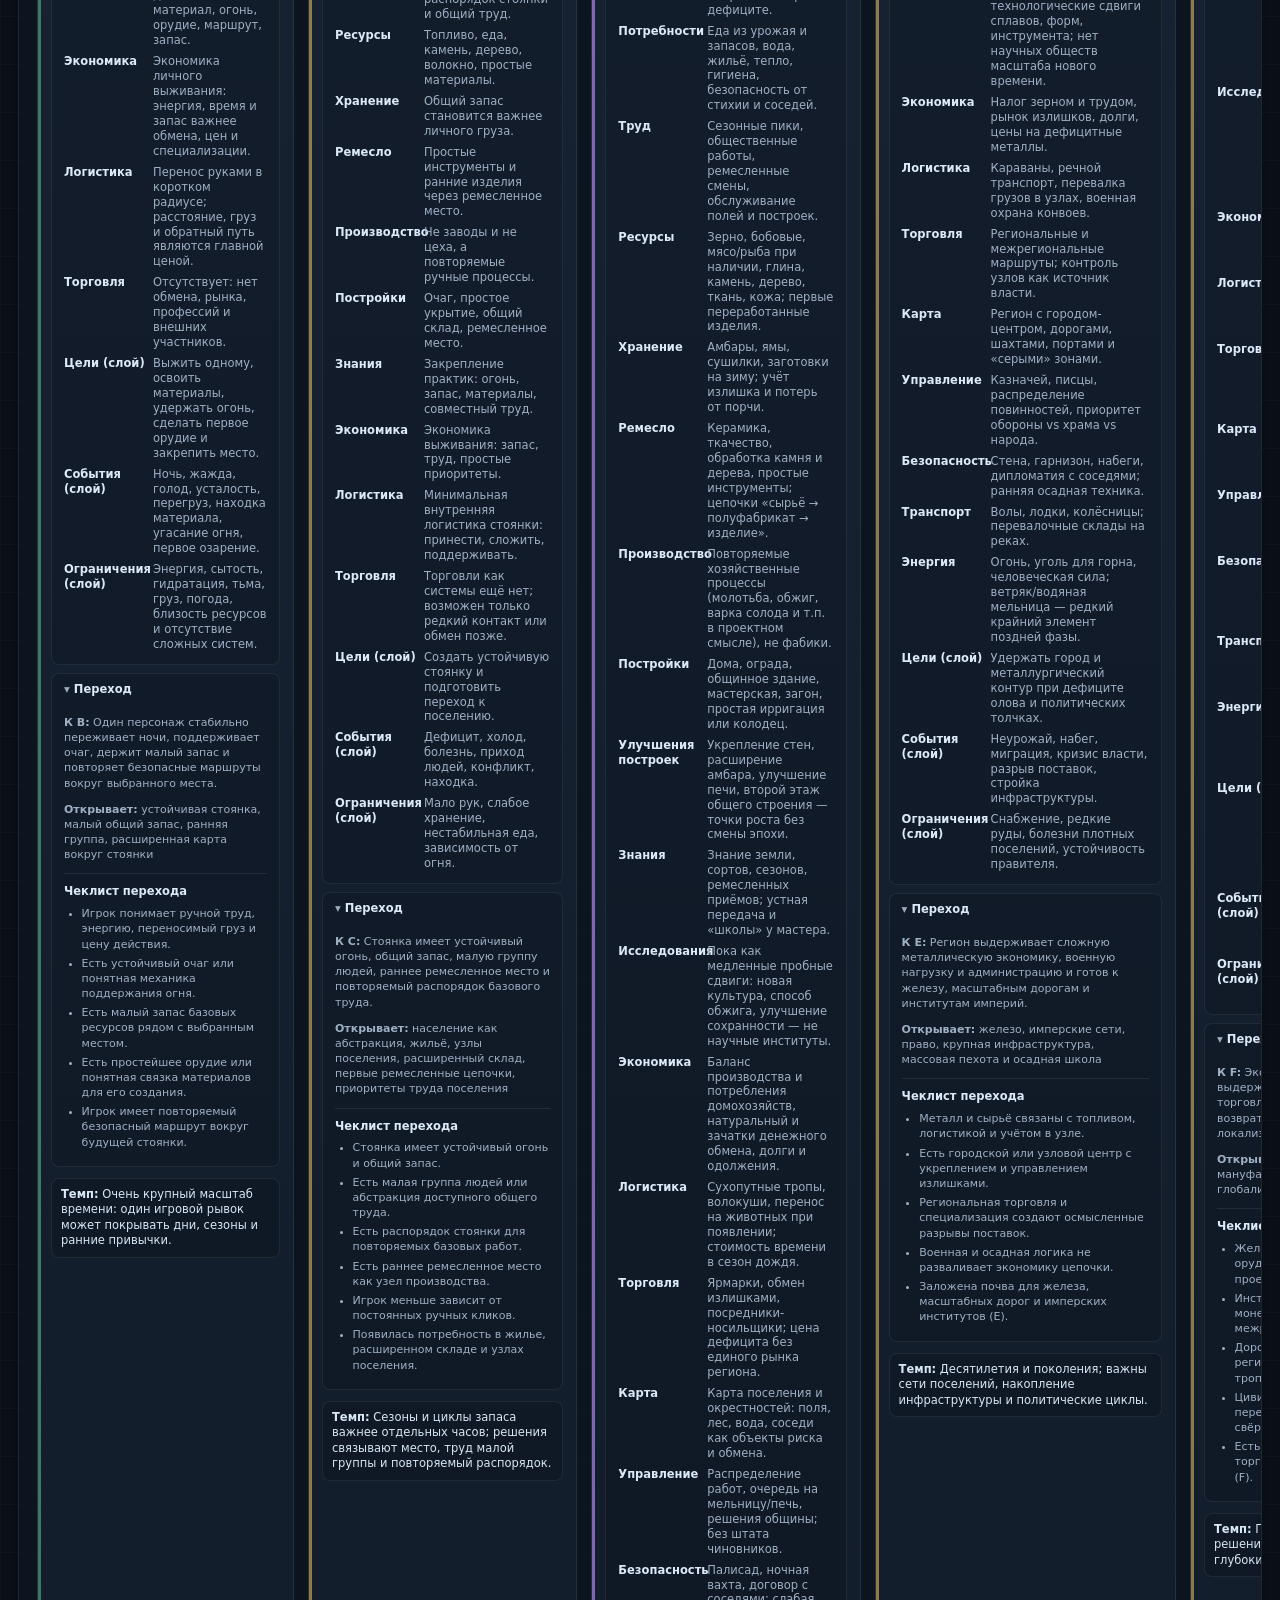
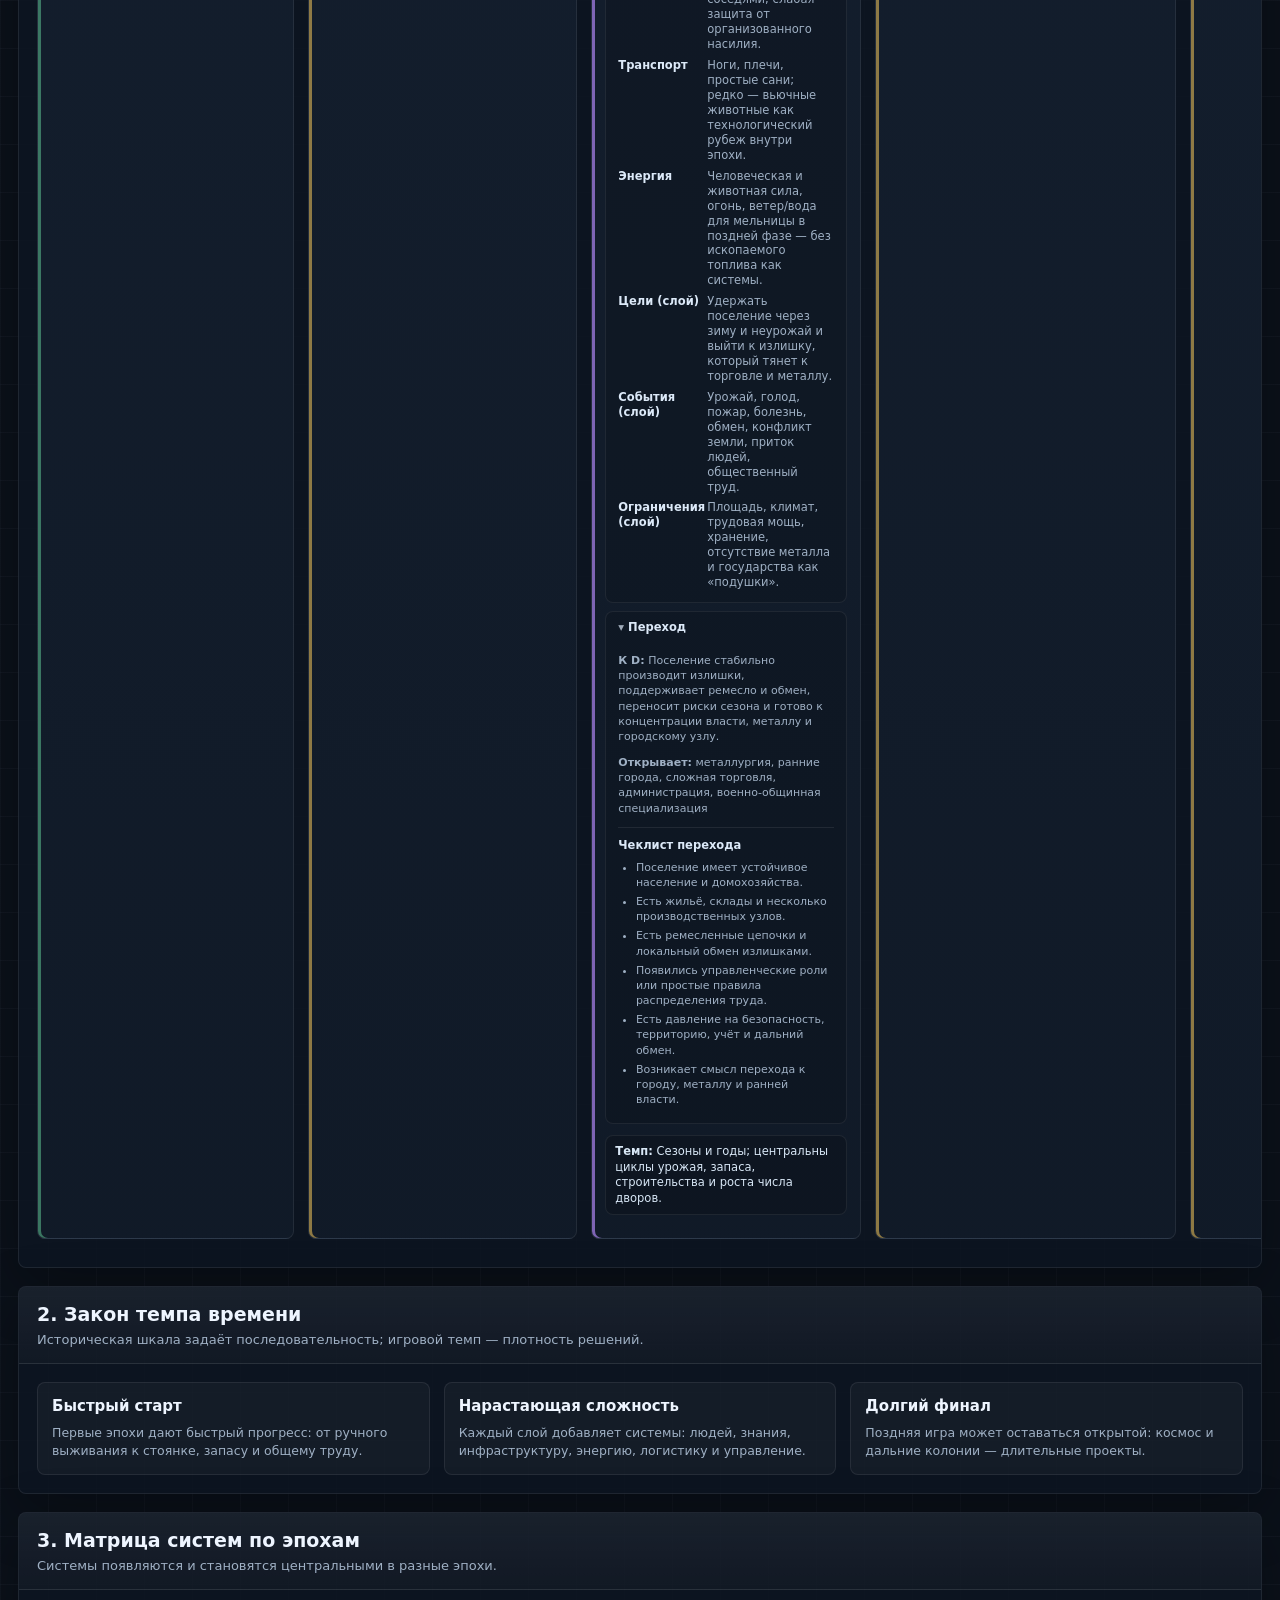
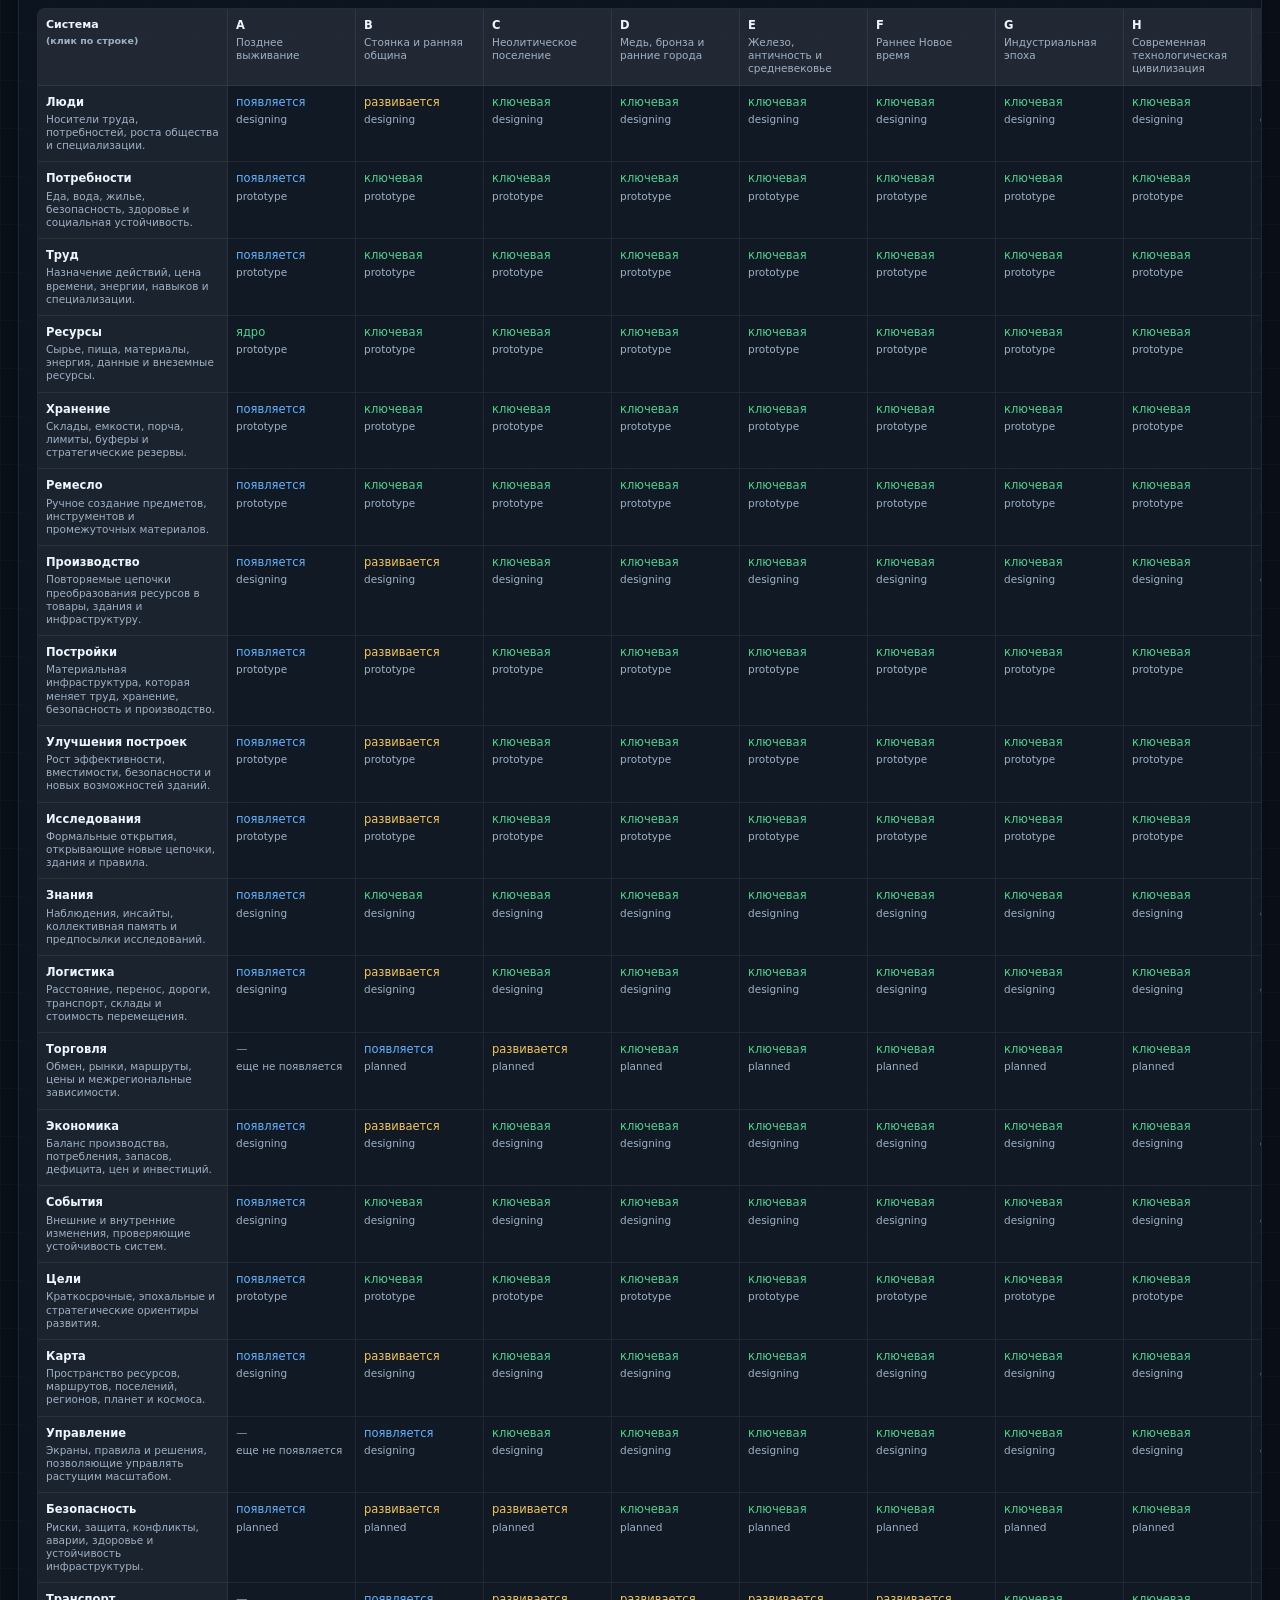
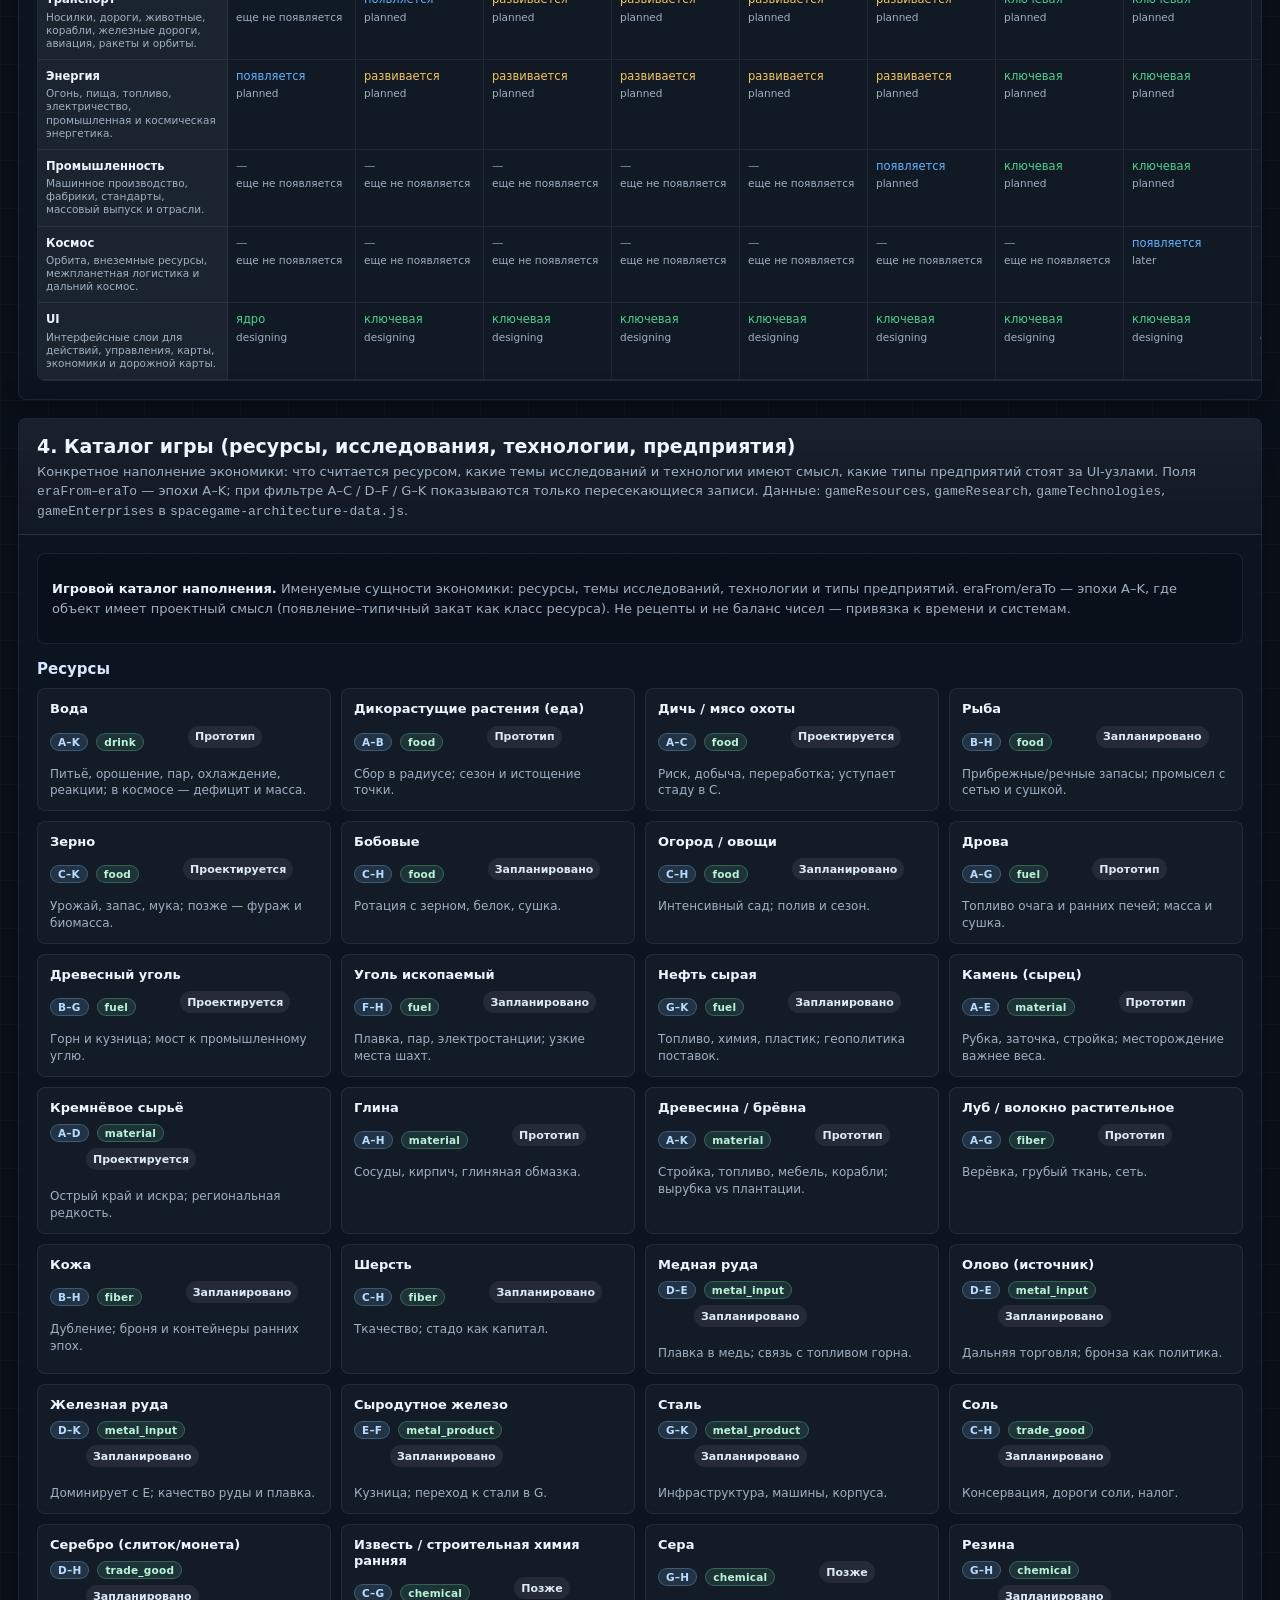
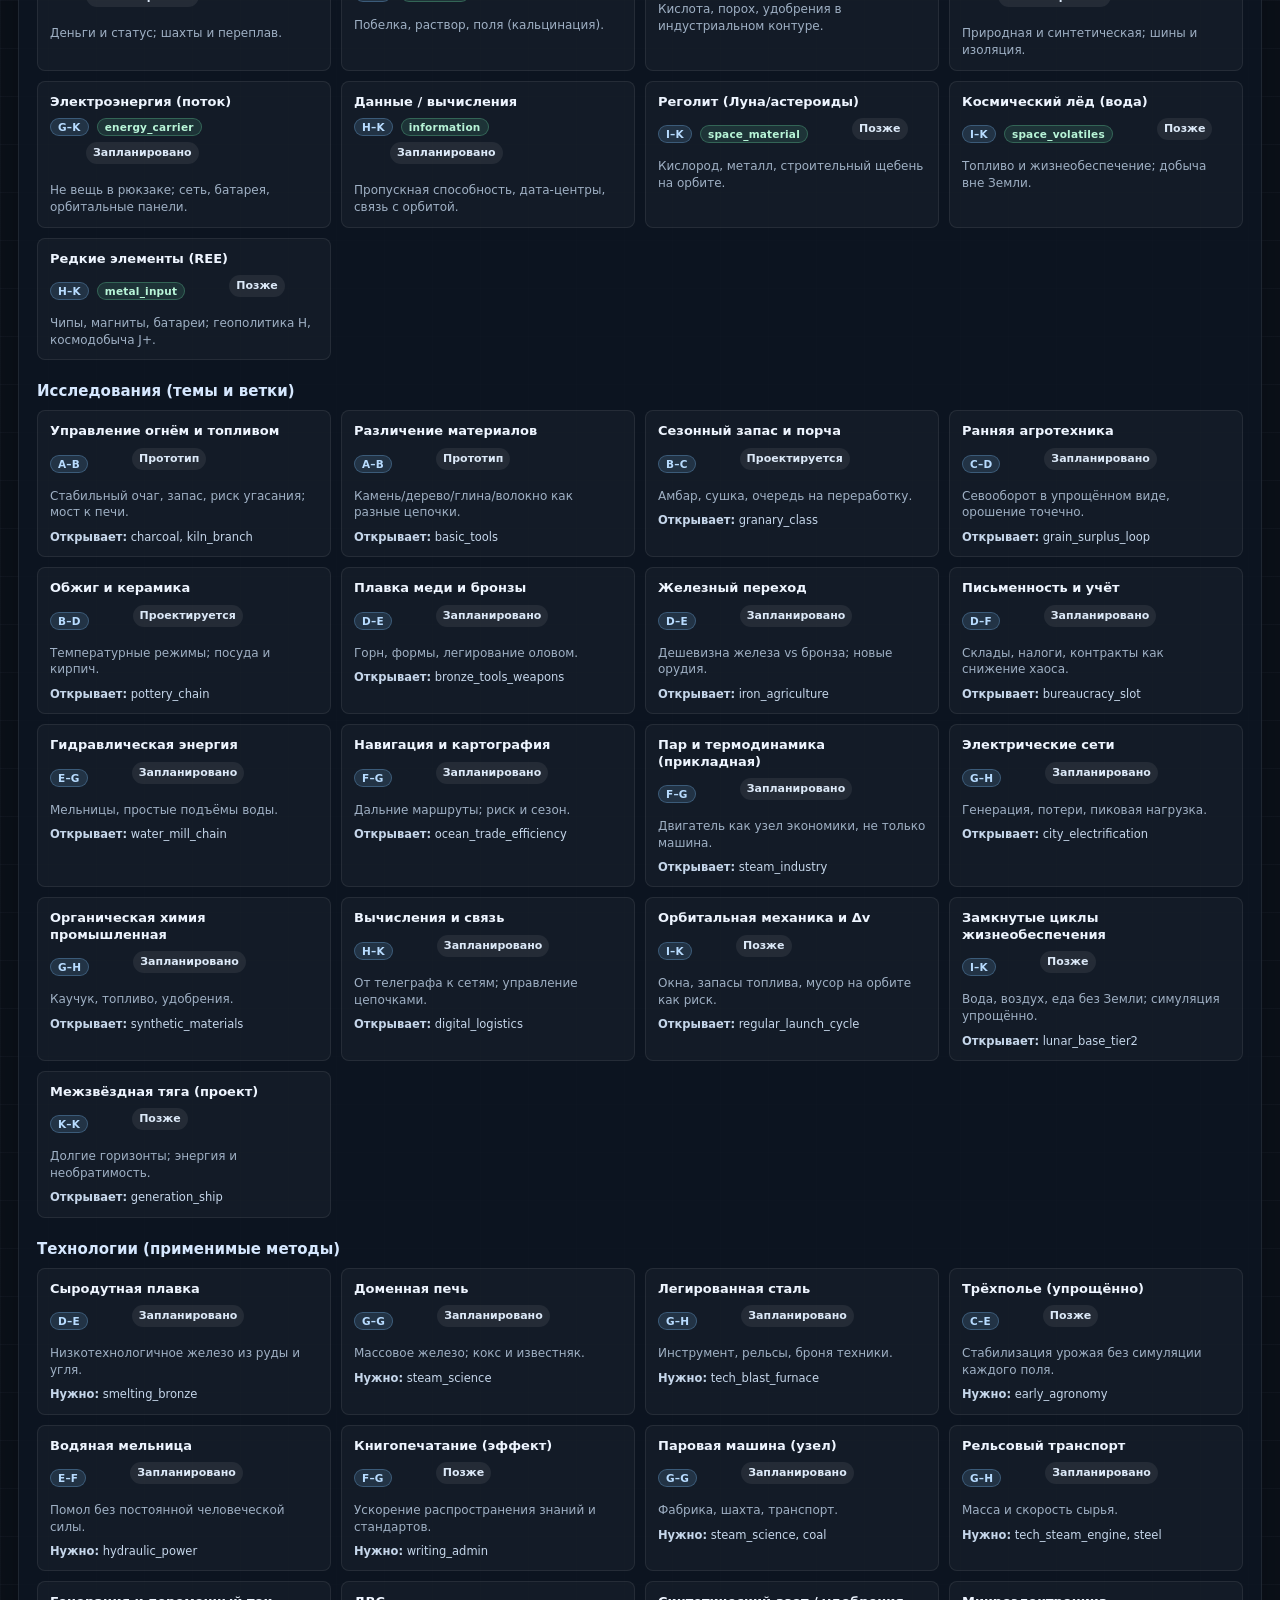
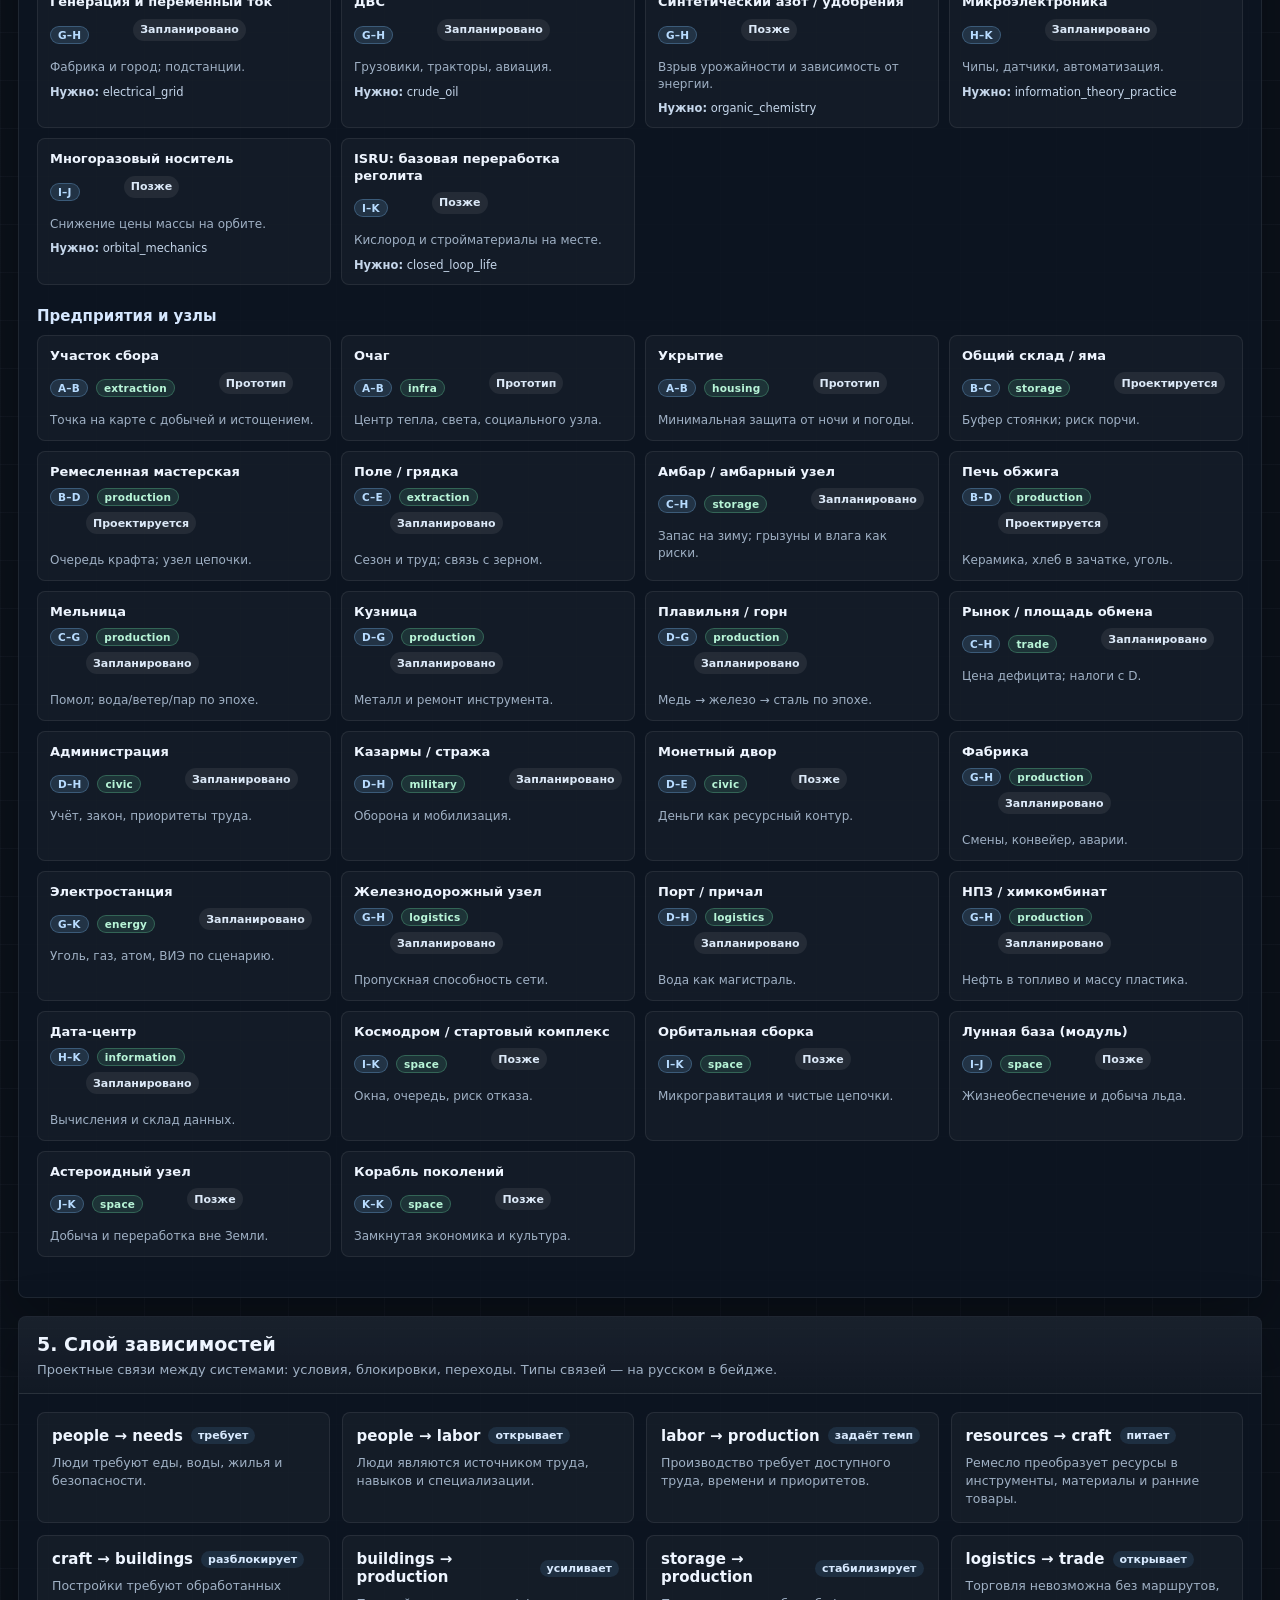
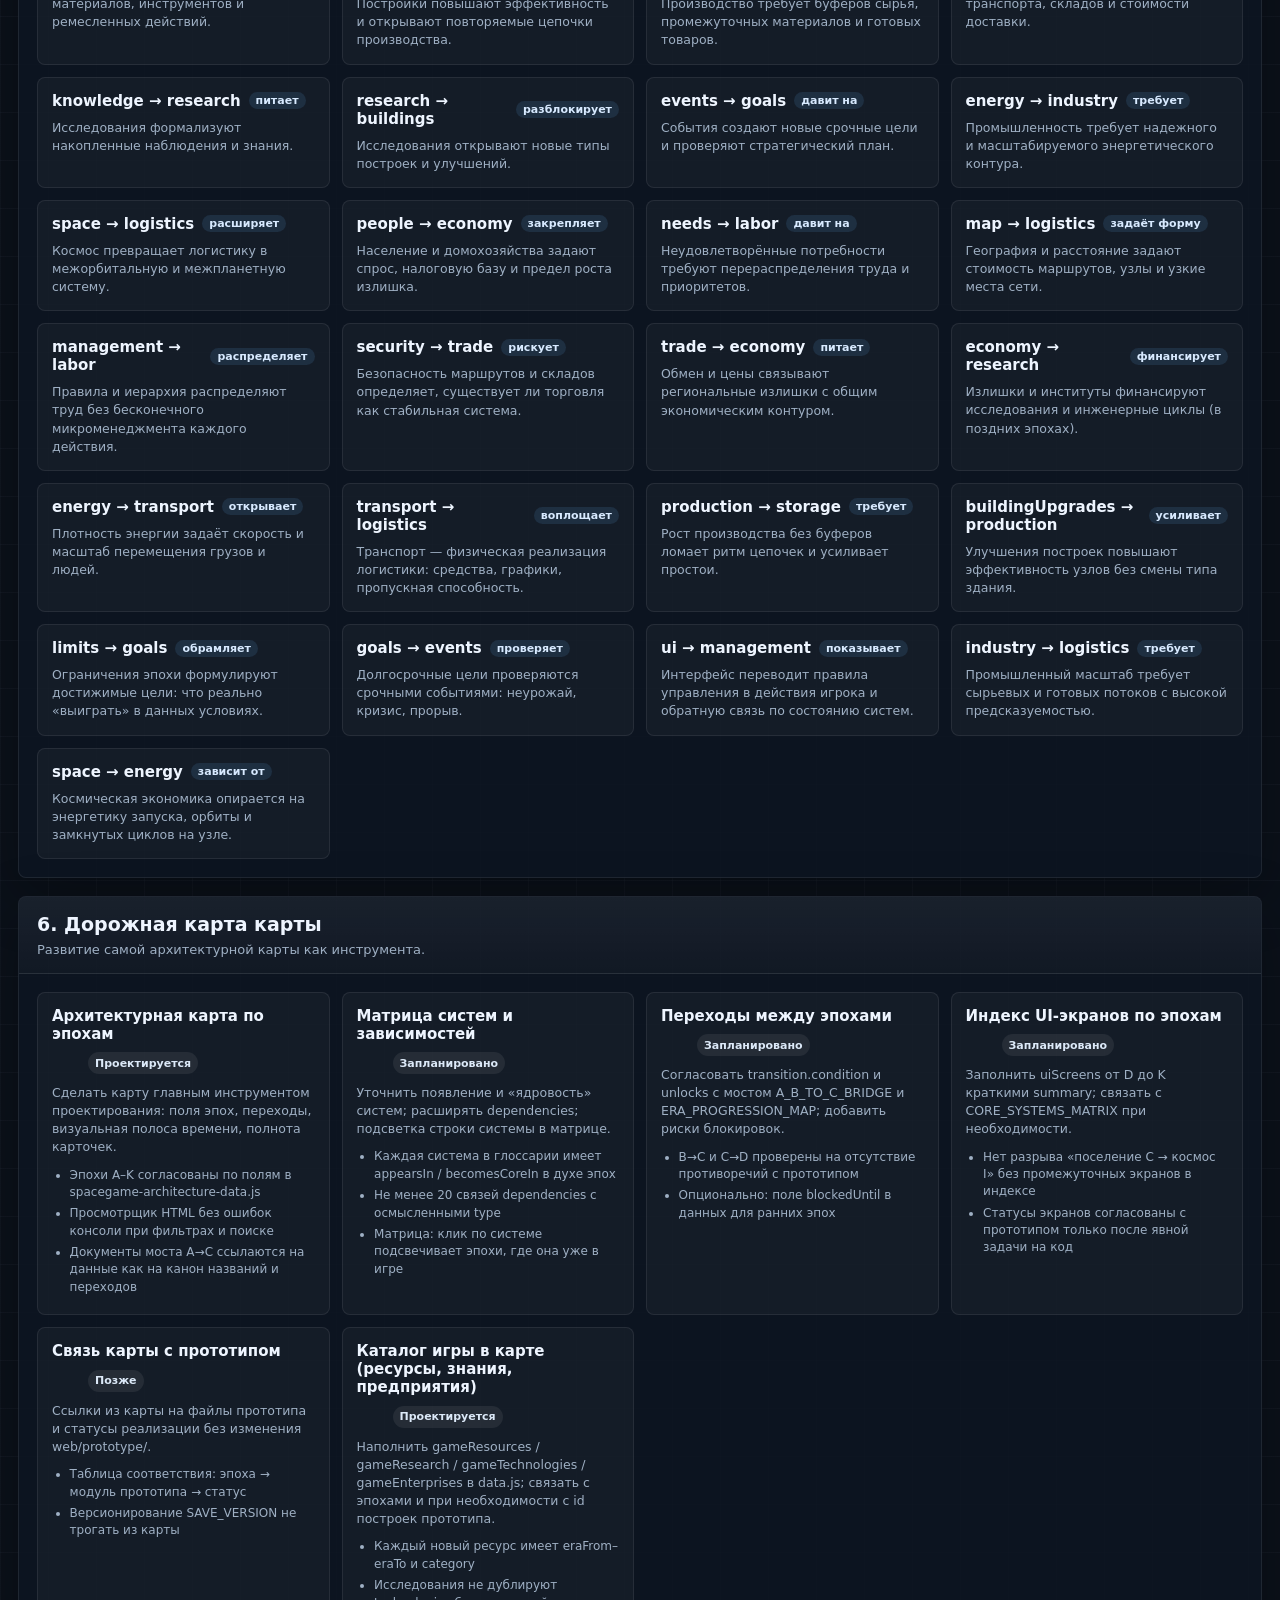
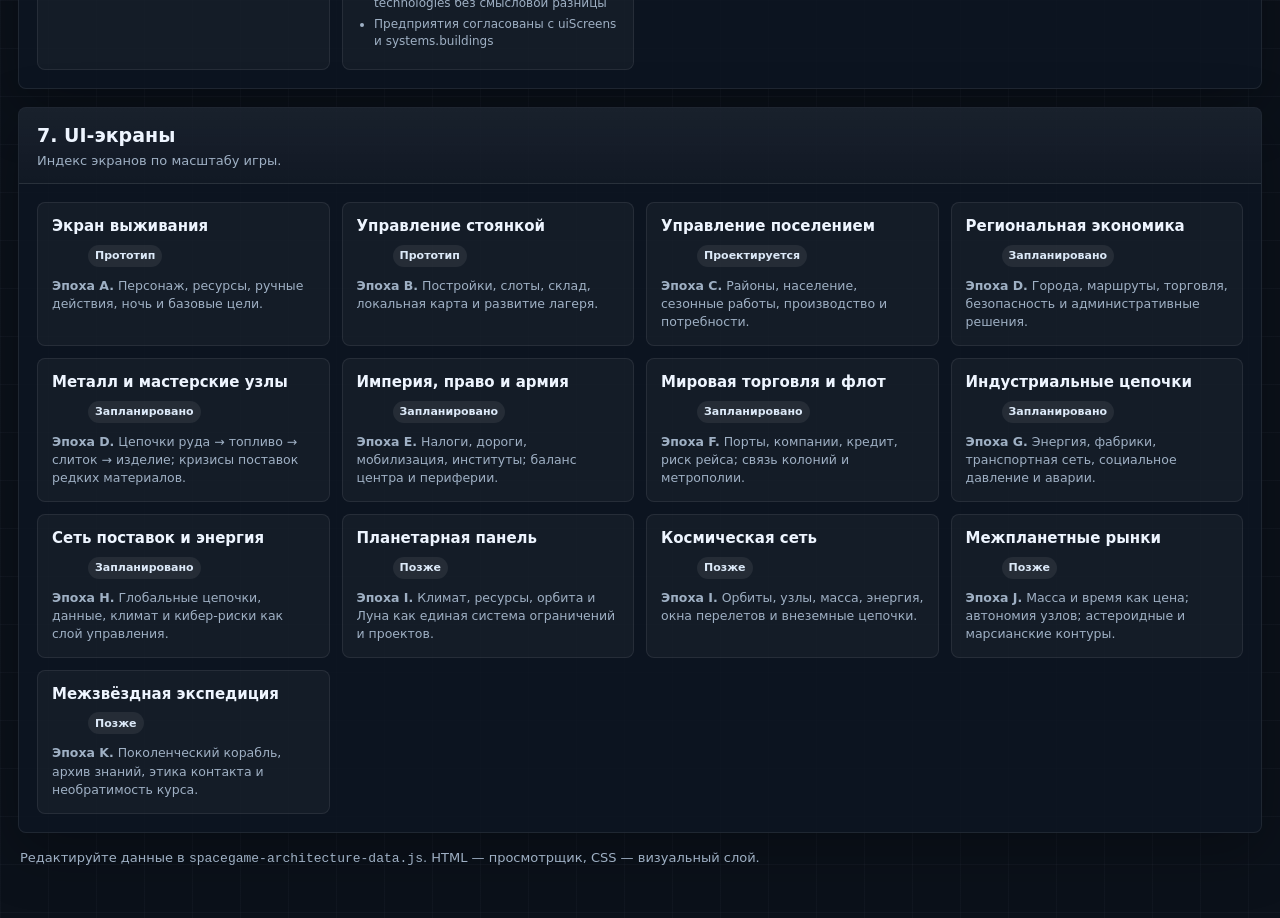
==== commit 043d58ab: "docs: architecture map era weights, transition checklists, validator - Add era role/designWeight/gam" ====
--- a/docs/architecture/SPACEGAME_ARCHITECTURE_MAP.html
+++ b/docs/architecture/SPACEGAME_ARCHITECTURE_MAP.html
@@ -38,6 +38,13 @@
             <select id="status-filter" aria-label="Фильтр по статусу">
               <option value="all">Все статусы</option>
             </select>
+            <select id="design-weight-filter" aria-label="Фильтр по весу эпохи (проектный)">
+              <option value="all">Все веса</option>
+              <option value="light">Лёгкий</option>
+              <option value="medium">Средний</option>
+              <option value="heavy">Тяжёлый</option>
+              <option value="core">Ядро</option>
+            </select>
             <button type="button" data-filter-eras="all">Все эпохи</button>
             <button type="button" data-filter-eras="ABC" title="Ранняя игра">A–C</button>
             <button type="button" data-filter-eras="DEF" title="Государства и прединдустрия">D–F</button>
@@ -59,7 +66,7 @@
       <section class="card" aria-labelledby="timeline-title" id="section-timeline">
         <div class="card-head">
           <h2 class="card-title" id="timeline-title">1. Временная шкала эпох A–K</h2>
-          <p class="card-note">Главная ось: время → эпохи → периоды → системы → переходы. Данные: <code>spacegame-architecture-data.js</code>. Ширина карточек на полосе пропорциональна полю <code>timelineSpanYears</code> (астрономические годы: до н.э. отрицательные); у эпохи K правый конец интервала условный для визуализации.</p>
+          <p class="card-note">Главная ось: время → эпохи → периоды → системы → переходы. Данные: <code>spacegame-architecture-data.js</code>. Ширина карточек на полосе пропорциональна полю <code>timelineSpanYears</code> (астрономические годы: до н.э. отрицательные); у эпохи K правый конец интервала условный для визуализации. У эпохи заданы проектные метки <code>role</code>, <code>designWeight</code>, <code>gameplayDensity</code>, <code>playerTimeShare</code> (цветная полоска слева — вес дизайна); одинаковая форма карточки не означает одинаковую глубину контента.</p>
         </div>
         <div class="timeline">
           <div class="timeline-grid" id="timeline-grid"></div>
@@ -234,6 +241,42 @@
 
     const ERA_ORDER = "ABCDEFGHIJK";
 
+    /** Человекочитаемые подписи проектных полей эпохи (не игровые характеристики). */
+    const roleLabelsRu = {
+      tutorial: "обучение",
+      bridge: "мост",
+      core_expansion: "ядро расширения",
+      state_expansion: "государство / территория",
+      transition: "переход",
+      industrial_core: "индустрия",
+      modern_core: "современность",
+      planetary_core: "планета",
+      space_core: "космос",
+      endgame: "финал"
+    };
+
+    const designWeightLabelsRu = {
+      light: "лёгкий",
+      medium: "средний",
+      heavy: "тяжёлый",
+      core: "ядро"
+    };
+
+    const gameplayDensityLabelsRu = {
+      low: "низкая",
+      medium: "средняя",
+      high: "высокая",
+      very_high: "очень высокая"
+    };
+
+    const playerTimeShareLabelsRu = {
+      short: "короткое",
+      medium: "среднее",
+      long: "долгое",
+      very_long: "очень долгое",
+      endgame: "endgame"
+    };
+
     const dependencyTypeLabels = {
       requires: "требует",
       enables: "открывает",
@@ -260,6 +303,7 @@
     const state = {
       search: "",
       status: "all",
+      designWeight: "all",
       visibleEraIds: null,
       periodsCollapsed: false,
       viewMode: "detailed",
@@ -313,8 +357,9 @@
     function isEraVisible(era) {
       const byEraGroup = !state.visibleEraIds || state.visibleEraIds.includes(era.id);
       const byStatus = state.status === "all" || era.status === state.status;
+      const byWeight = state.designWeight === "all" || era.designWeight === state.designWeight;
       const bySearch = includesText(era, state.search);
-      return byEraGroup && byStatus && bySearch;
+      return byEraGroup && byStatus && byWeight && bySearch;
     }
 
     function eraSearchMatch(era) {
@@ -328,6 +373,7 @@
       return Math.max(1, w);
     }
 
+    /** Доля заполнения обязательной структуры в data.js (не «больше целей — лучше»). */
     function computeEraCompleteness(era) {
       let filled = 0;
       let total = 0;
@@ -336,17 +382,34 @@
         if (ok) filled += 1;
       };
       bump((era.periods || []).length > 0);
-      bump((era.goals || []).length > 0);
-      bump((era.events || []).length > 0);
-      bump((era.discoveries || []).length > 0);
-      bump((era.limits || []).length > 0);
       bump(!!(era.transition && String(era.transition.condition || "").trim()));
+      bump(!!String(era.role || "").trim());
+      bump(!!String(era.designWeight || "").trim());
+      bump(!!String(era.gameplayDensity || "").trim());
+      bump(!!String(era.playerTimeShare || "").trim());
+      bump(!!String(era.contentGuideline || "").trim());
+      const cl = era.transition && era.transition.checklist;
+      bump(Array.isArray(cl) && cl.length > 0 && cl.every((x) => String(x || "").trim()));
       eraSystemKeys.forEach((key) => {
         total += 1;
         const v = era.systems && era.systems[key];
         if (v && String(v).trim()) filled += 1;
       });
       return { filled, total };
+    }
+
+    function eraMetaBadgesHtml(era) {
+      const r = roleLabelsRu[era.role] || era.role || "—";
+      const dw = designWeightLabelsRu[era.designWeight] || era.designWeight || "—";
+      const gd = gameplayDensityLabelsRu[era.gameplayDensity] || era.gameplayDensity || "—";
+      const pts = playerTimeShareLabelsRu[era.playerTimeShare] || era.playerTimeShare || "—";
+      return `
+        <div class="era-meta-badges" aria-label="Проектные метки эпохи">
+          <span class="era-metric" title="Роль: ${escapeHtml(r)}">${escapeHtml(r)}</span>
+          <span class="era-metric" title="Вес дизайна: ${escapeHtml(dw)}">${escapeHtml(dw)}</span>
+          <span class="era-metric" title="Плотность решений: ${escapeHtml(gd)}">${escapeHtml(gd)}</span>
+          <span class="era-metric" title="Доля игрового времени: ${escapeHtml(pts)}">${escapeHtml(pts)}</span>
+        </div>`;
     }
 
     function matrixActiveEraIdSet(eras, systemId) {
@@ -391,9 +454,16 @@
     function renderTransitionBlock(era, query) {
       const t = era.transition || {};
       const unlocks = (t.unlocks || []).map((u) => highlightPlain(u, query)).join(", ") || "—";
+      const ch = t.checklist;
+      const checklistBlock =
+        Array.isArray(ch) && ch.length
+          ? `<div class="transition-checklist-wrap"><p class="transition-checklist-heading">Чеклист перехода</p>${renderListHtml(ch, query)}</div>`
+          : "";
+      const toLabel = t.to == null || t.to === "" ? "нет (конец шкалы A–K)" : String(t.to);
       const inner = `
-        <p><strong>К ${escapeHtml(t.to || "?")}:</strong> ${highlightPlain(t.condition || "", query)}</p>
+        <p><strong>К ${escapeHtml(toLabel)}:</strong> ${highlightPlain(t.condition || "", query)}</p>
         <p><strong>Открывает:</strong> ${unlocks}</p>
+        ${checklistBlock}
       `;
       return inner;
     }
@@ -435,6 +505,14 @@
 
       const transitionInner = renderTransitionBlock(era, query);
 
+      const principleInner =
+        era.contentGuideline && String(era.contentGuideline).trim()
+          ? `<p class="principle-text">${highlightPlain(era.contentGuideline.trim(), query)}</p>`
+          : "";
+      const principleSection = principleInner
+        ? renderDetailsSection("Принцип наполнения", principleInner, { open: false })
+        : "";
+
       const comp = computeEraCompleteness(era);
       const compPct = comp.total ? Math.round((100 * comp.filled) / comp.total) : 0;
       const spanNote =
@@ -451,11 +529,13 @@
           periodsInner,
           { open: false }
         );
+        bodyHtml += principleSection;
         bodyHtml += renderDetailsSection("Переход", transitionInner, { open: false });
       } else {
         bodyHtml += renderDetailsSection(`Периоды (${(era.periods || []).length})`, periodsInner, {
           open: periodsOpen
         });
+        bodyHtml += principleSection;
         if (goals && goals.length)
           bodyHtml += renderDetailsSection("Цели", renderListHtml(goals, query), { open: true });
         if (events && events.length)
@@ -475,17 +555,20 @@
 
       const completenessHtml = compact
         ? ""
-        : `<div class="era-completeness" title="Периоды, четыре списка, условие перехода и заполненные слои systems в data.js">
-            <span class="era-completeness-label">Полнота данных</span>
+        : `<div class="era-completeness" title="Чеклист обязательной структуры в data.js: периоды, проектные поля эпохи, условие перехода, непустой чеклист перехода, заполненные слои systems. Не оценка «чем больше целей/событий — тем лучше».">
+            <span class="era-completeness-label">Полнота структуры</span>
             <span class="era-completeness-bar" aria-hidden="true"><i style="width:${compPct}%"></i></span>
             <span class="era-completeness-num">${comp.filled}/${comp.total}</span>
           </div>`;
 
+      const dw = era.designWeight && String(era.designWeight).trim() ? String(era.designWeight).trim() : "medium";
+
       return `
-        <article class="era-card searchable${compact ? " is-compact" : ""}${matchClass}" id="era-${escapeHtml(era.id)}" data-era-id="${escapeHtml(era.id)}" data-status="${escapeHtml(era.status)}" style="--era-color: ${eraColors[era.id] || "var(--blue)"}; flex: ${flexGrow} 1 220px">
+        <article class="era-card searchable era-weight-${escapeHtml(dw)}${compact ? " is-compact" : ""}${matchClass}" id="era-${escapeHtml(era.id)}" data-era-id="${escapeHtml(era.id)}" data-status="${escapeHtml(era.status)}" data-design-weight="${escapeHtml(dw)}" style="--era-color: ${eraColors[era.id] || "var(--blue)"}; flex: ${flexGrow} 1 220px">
           <div class="era-dot"></div>
           <h3 class="era-title"><span class="era-code">${highlightPlain(era.id, query)}</span>${highlightPlain(era.title, query)}</h3>
           <p class="era-dates">${highlightPlain(era.dates, query)}${spanNote}</p>
+          ${eraMetaBadgesHtml(era)}
           ${createStatusPill(era.status)}
           ${completenessHtml}
           <p class="summary">${highlightPlain(era.summary, query)}</p>
@@ -823,6 +906,11 @@
         renderAll();
       });
 
+      document.getElementById("design-weight-filter").addEventListener("change", (event) => {
+        state.designWeight = event.target.value;
+        renderAll();
+      });
+
       document.querySelectorAll("[data-filter-eras]").forEach((btn) => {
         btn.addEventListener("click", () => {
           const key = btn.getAttribute("data-filter-eras");
--- a/docs/architecture/spacegame-architecture-map.css
+++ b/docs/architecture/spacegame-architecture-map.css
@@ -436,6 +436,63 @@
   font-weight: 700;
 }
 
+.era-meta-badges {
+  display: flex;
+  flex-wrap: wrap;
+  gap: 5px 6px;
+  margin: 0 0 8px 36px;
+  max-width: calc(100% - 36px);
+}
+
+.era-metric {
+  display: inline-flex;
+  align-items: center;
+  padding: 2px 8px;
+  border-radius: 999px;
+  font-size: 10px;
+  font-weight: 700;
+  letter-spacing: 0.01em;
+  color: #dce9f8;
+  background: rgba(255, 255, 255, 0.06);
+  border: 1px solid rgba(255, 255, 255, 0.1);
+}
+
+.era-card.era-weight-light {
+  box-shadow: inset 3px 0 0 0 rgba(127, 199, 255, 0.55);
+}
+
+.era-card.era-weight-medium {
+  box-shadow: inset 3px 0 0 0 rgba(110, 231, 168, 0.45);
+}
+
+.era-card.era-weight-heavy {
+  box-shadow: inset 3px 0 0 0 rgba(244, 199, 92, 0.55);
+}
+
+.era-card.era-weight-core {
+  box-shadow: inset 3px 0 0 0 rgba(185, 140, 255, 0.65);
+}
+
+.principle-text {
+  margin: 0;
+  font-size: 12px;
+  line-height: 1.42;
+  color: var(--muted);
+}
+
+.transition-checklist-wrap {
+  margin-top: 10px;
+  padding-top: 10px;
+  border-top: 1px solid rgba(255, 255, 255, 0.08);
+}
+
+.transition-checklist-heading {
+  margin: 0 0 6px;
+  font-size: 11.5px;
+  font-weight: 800;
+  color: #dce9f8;
+}
+
 .status-pill {
   display: inline-flex;
   align-items: center;
@@ -932,7 +989,8 @@
   .era-chip,
   .map-toolbar-actions button,
   #search-input,
-  #status-filter {
+  #status-filter,
+  #design-weight-filter {
     display: none;
   }
 
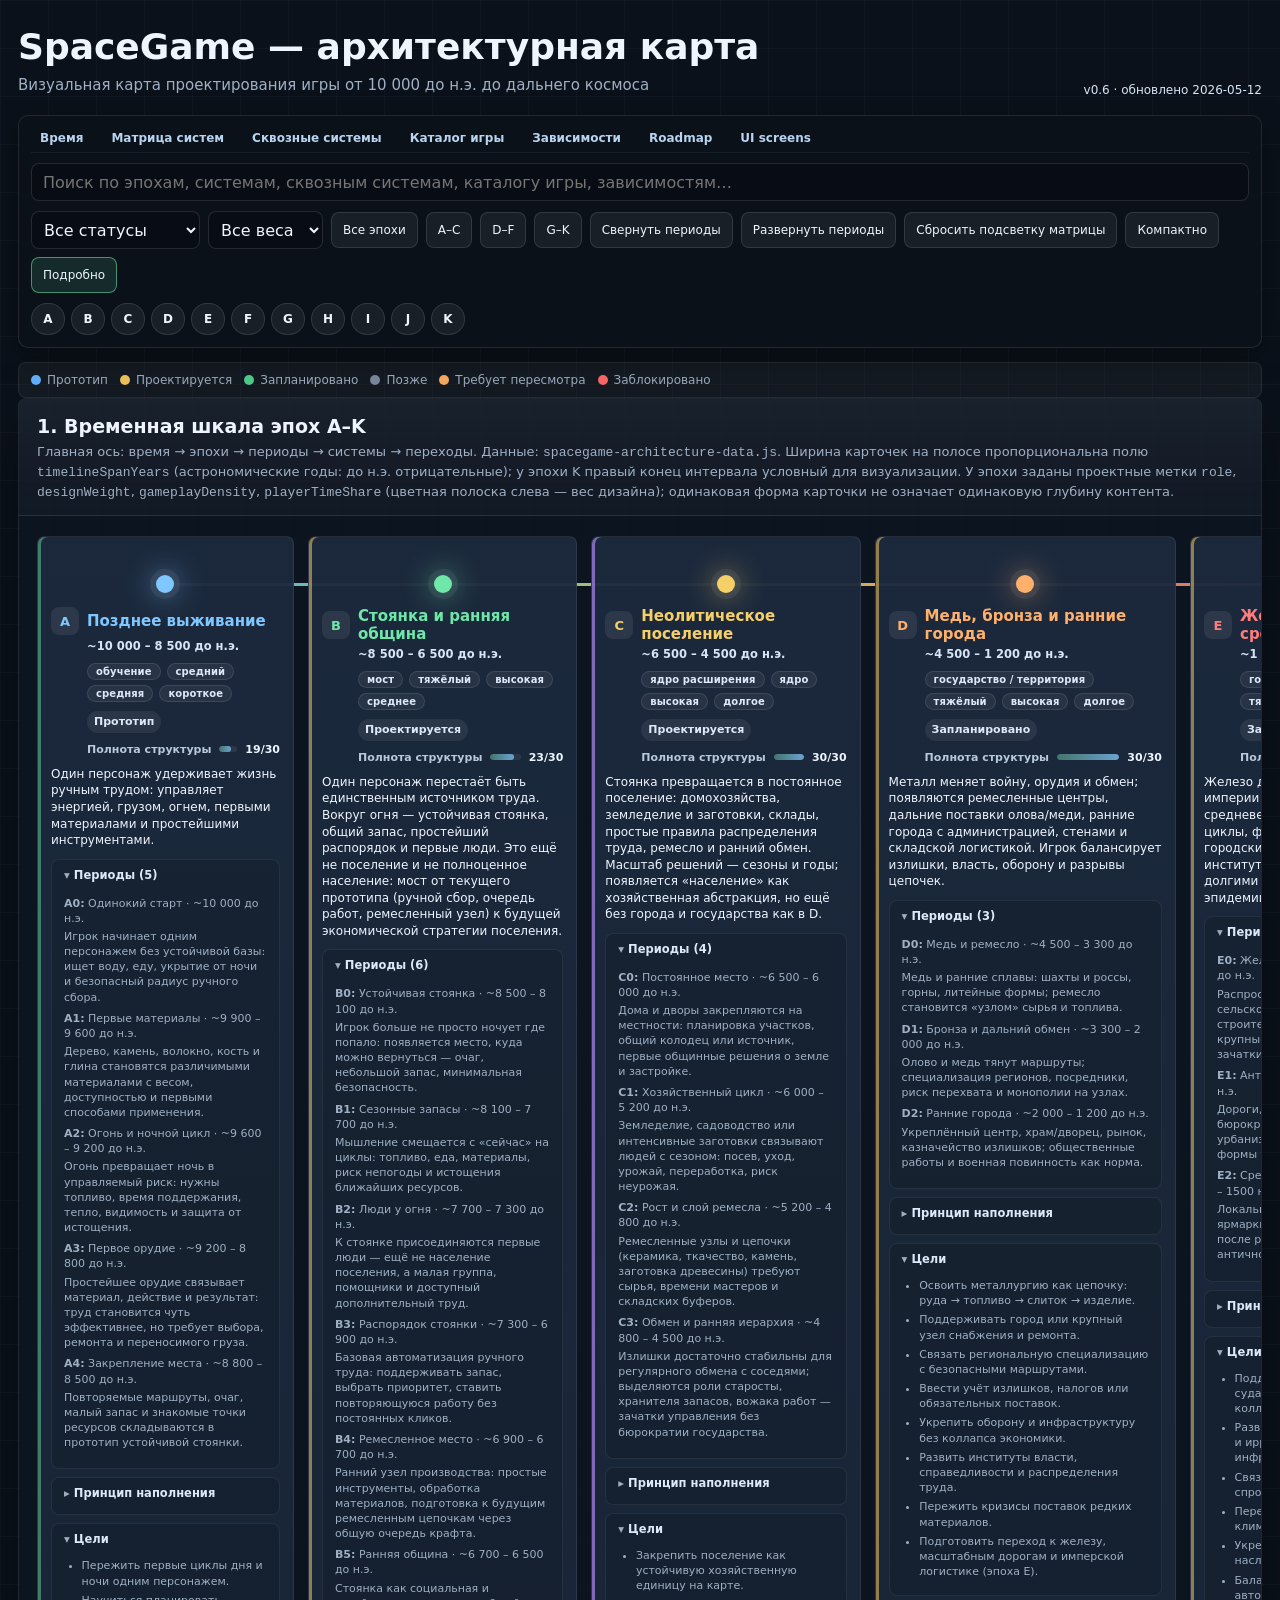
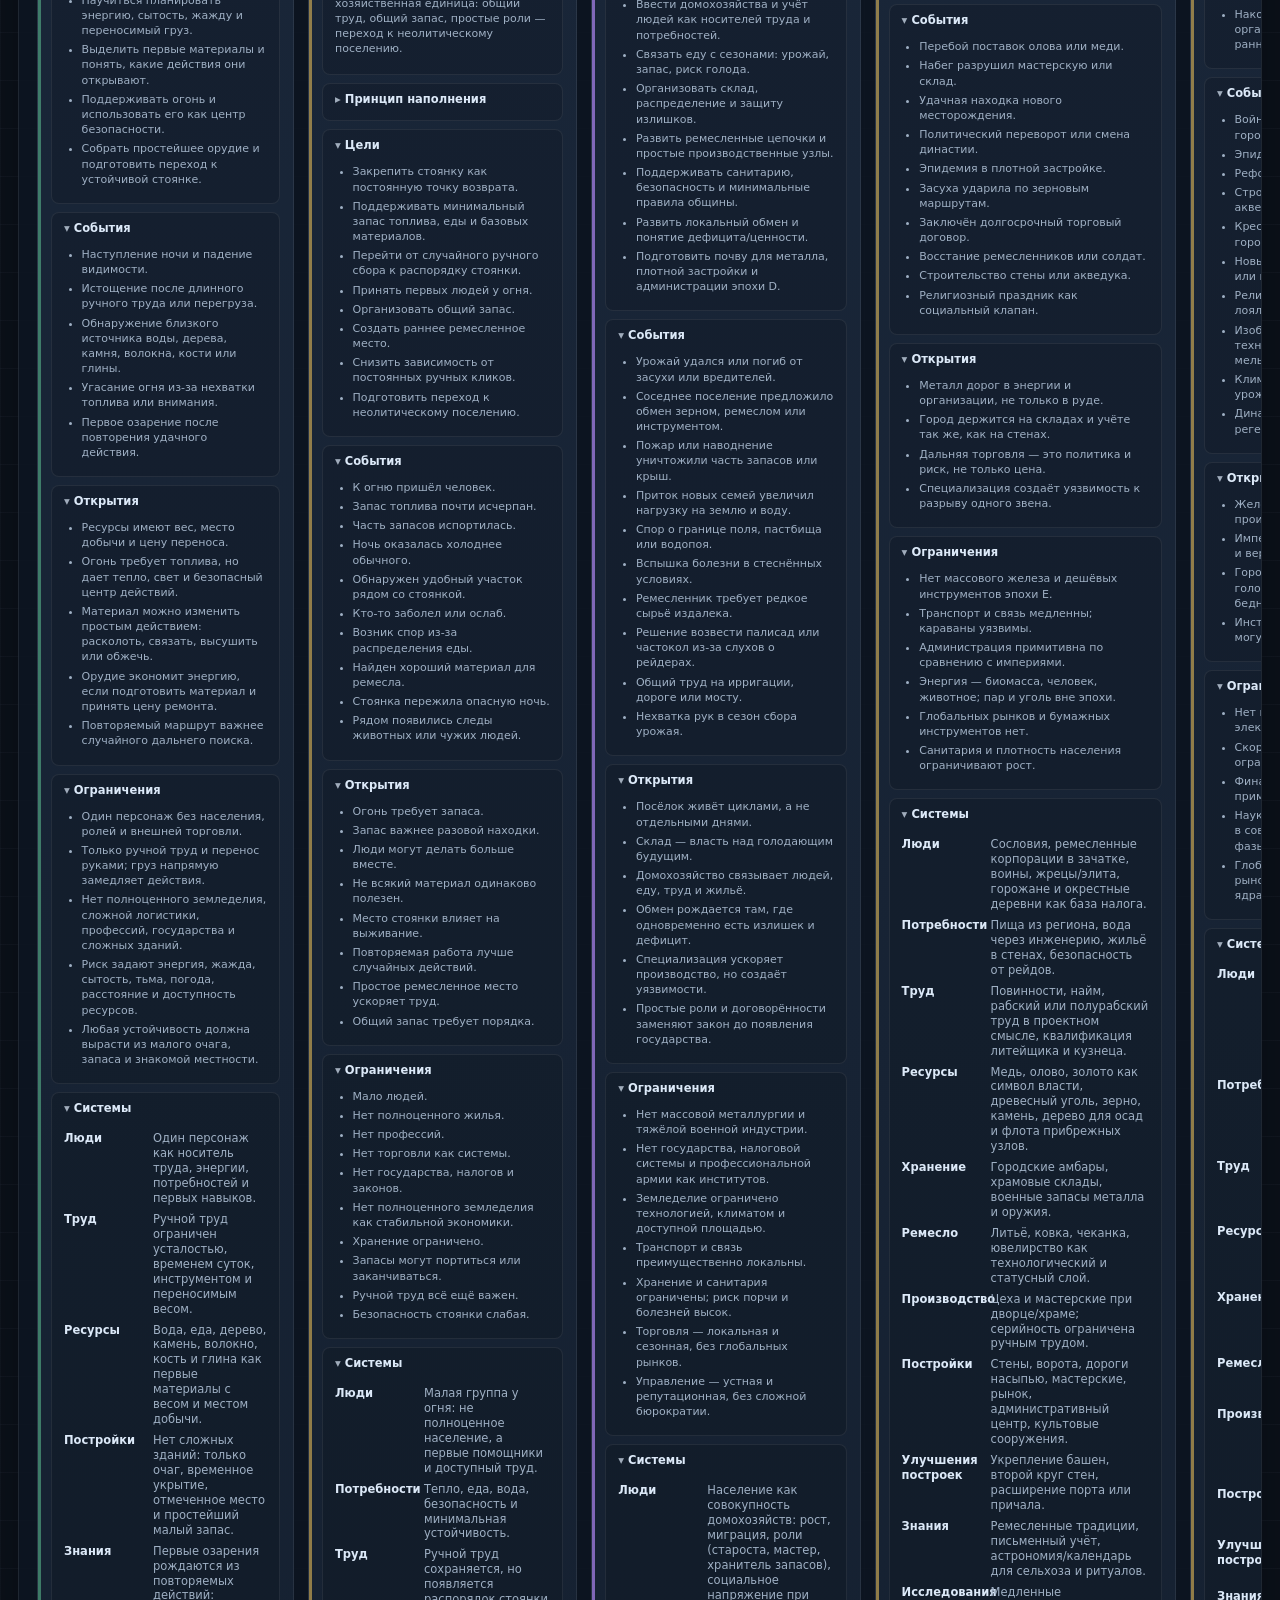
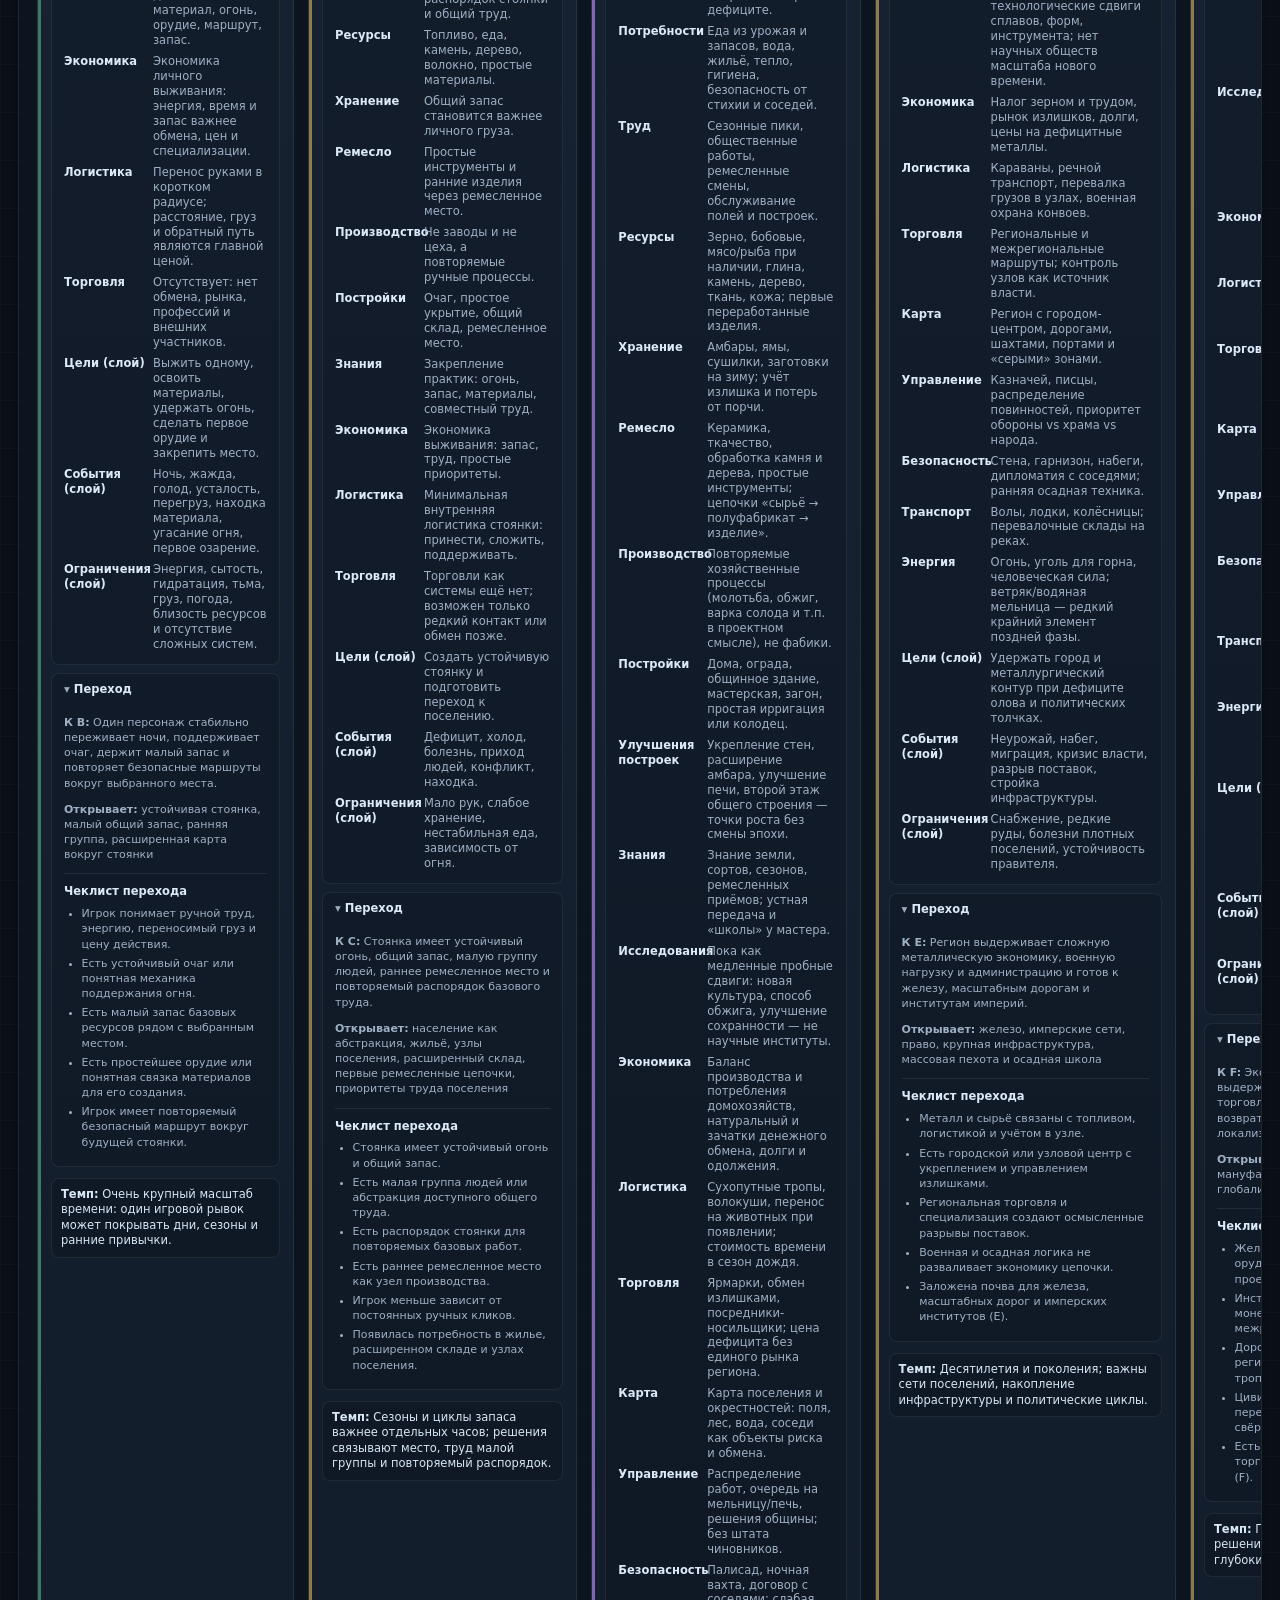
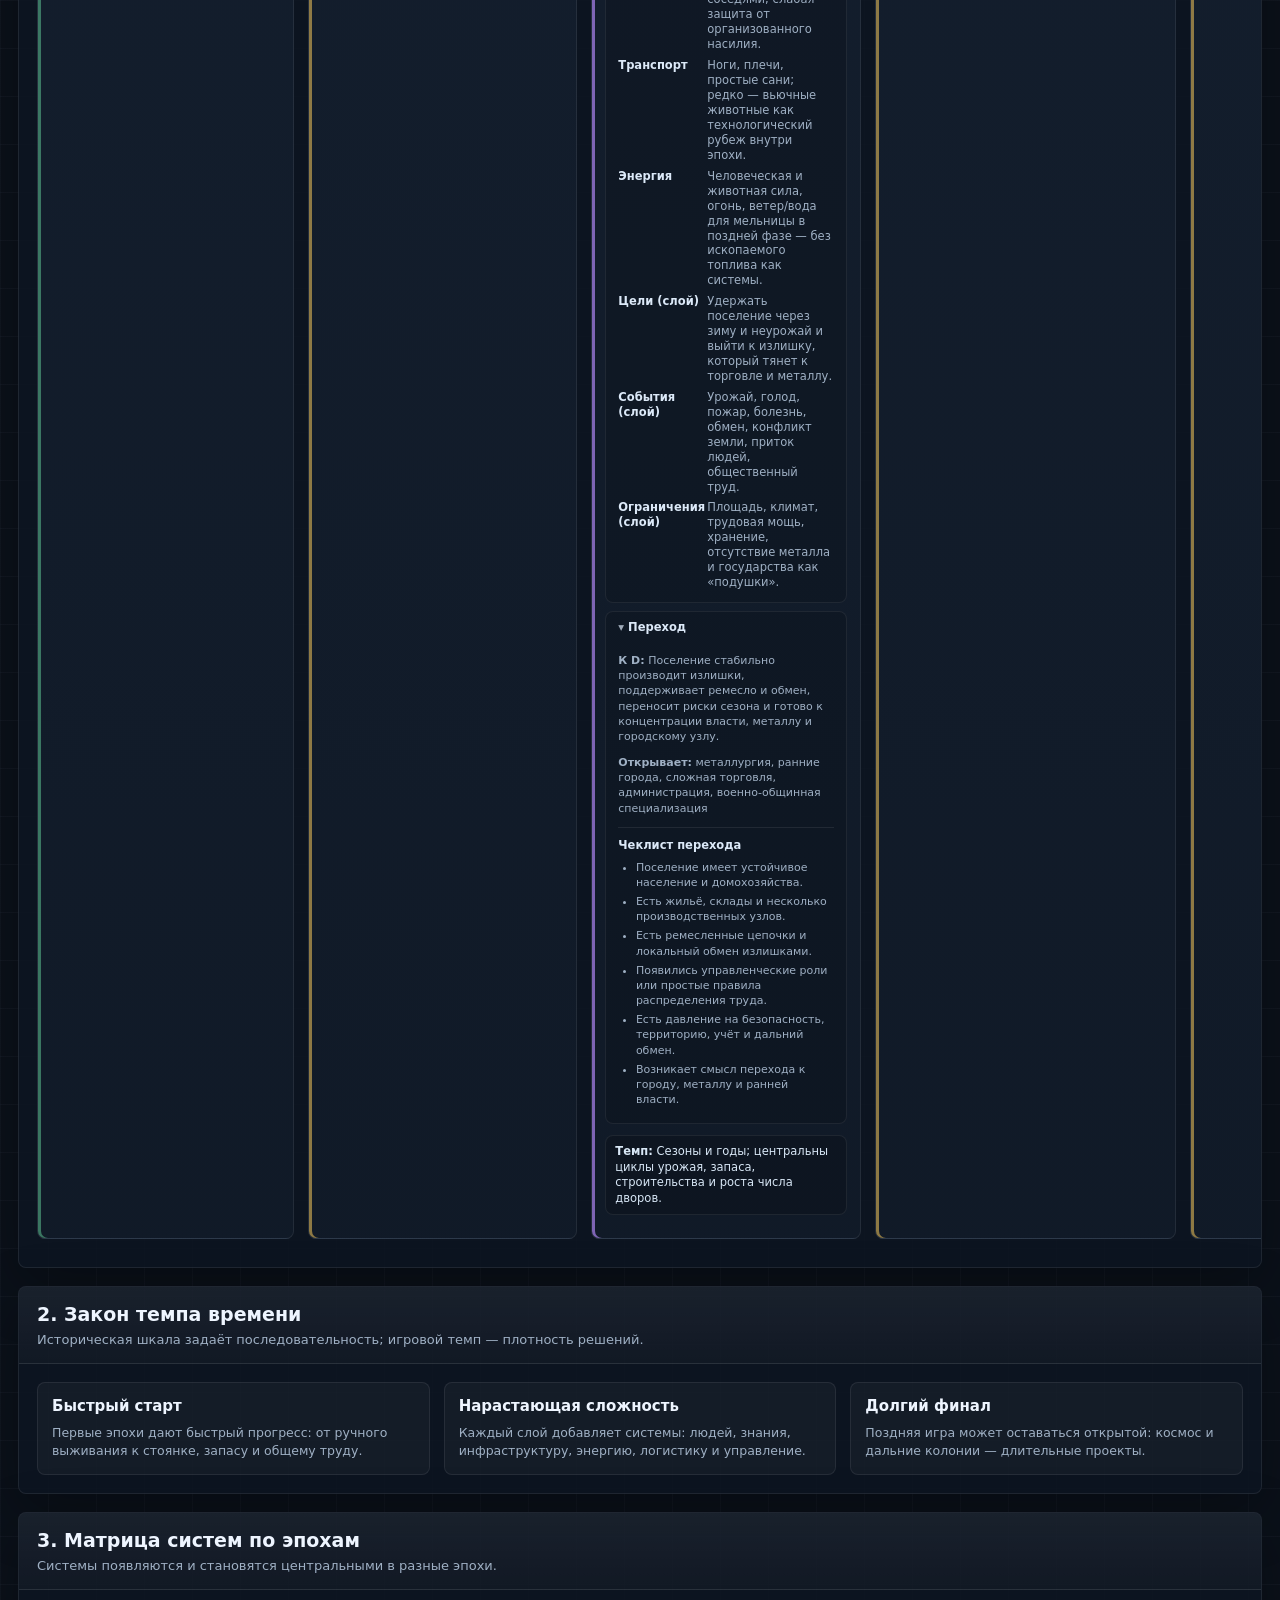
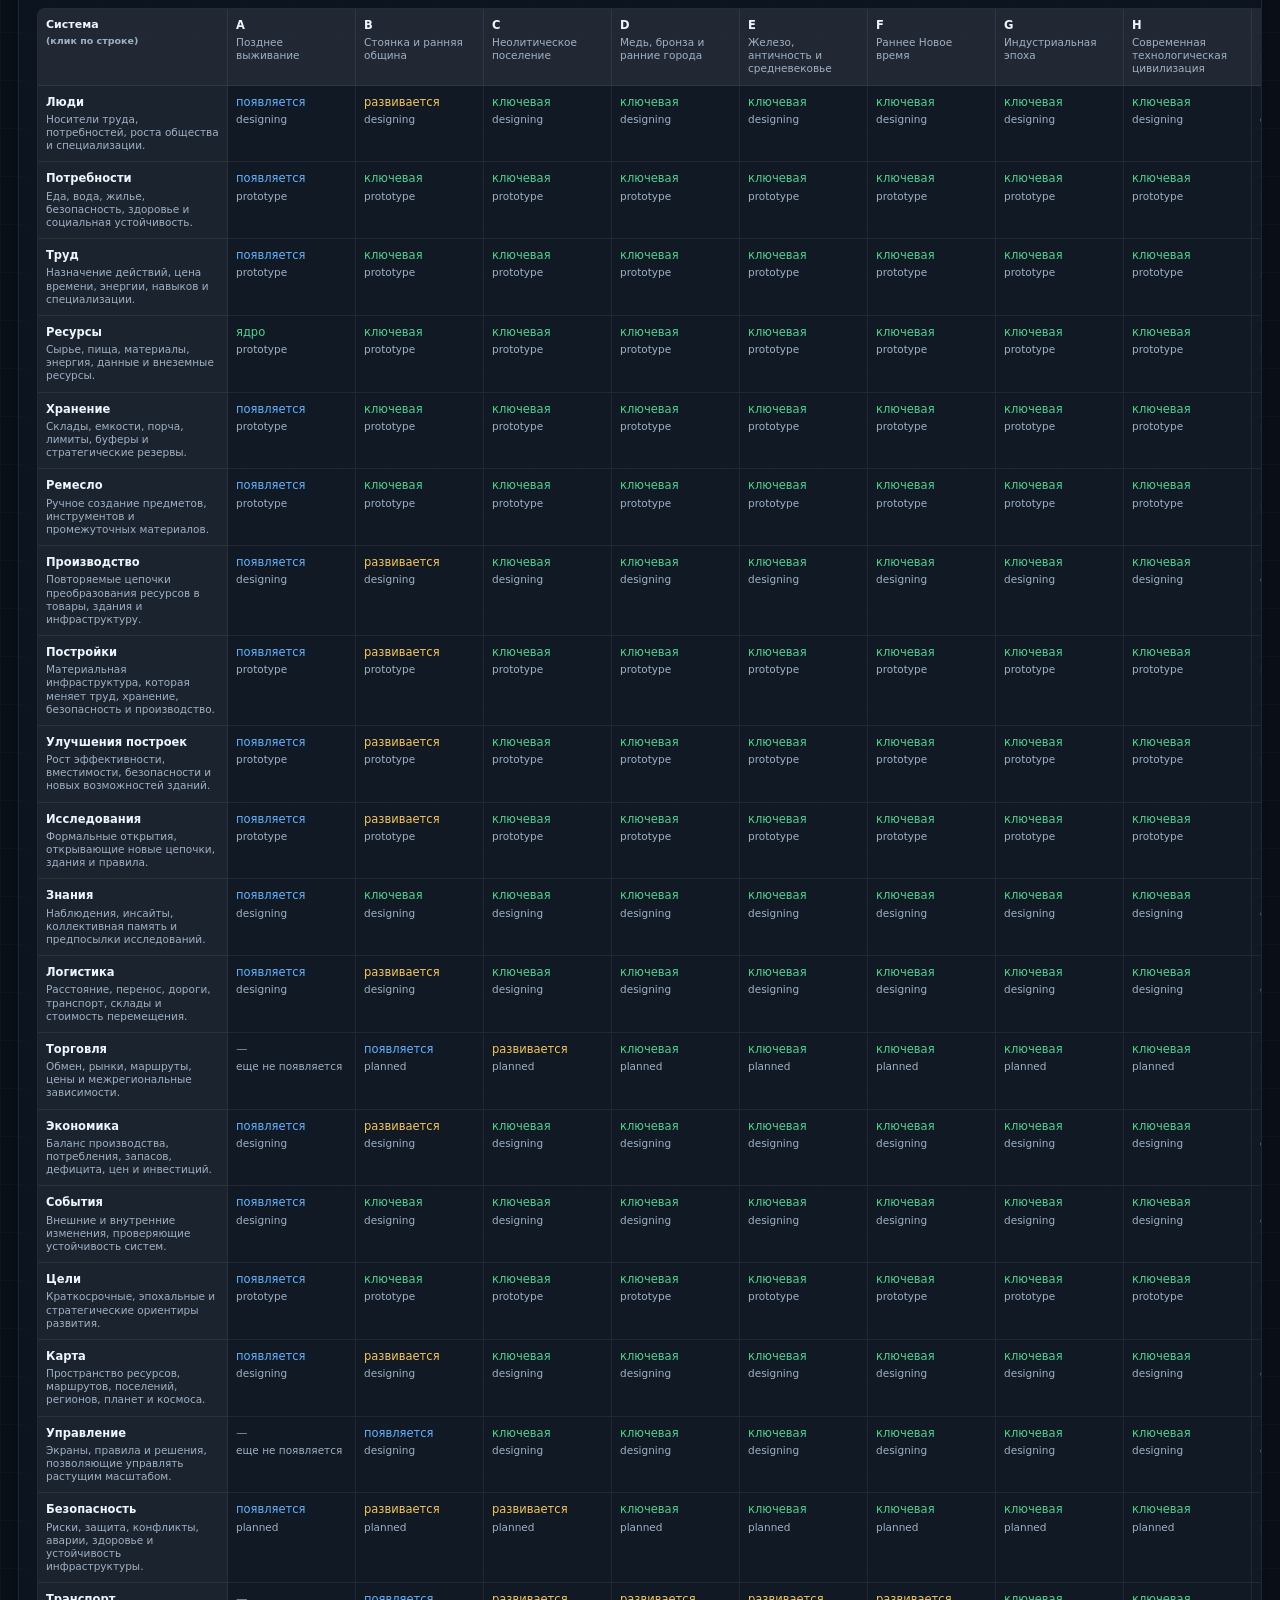
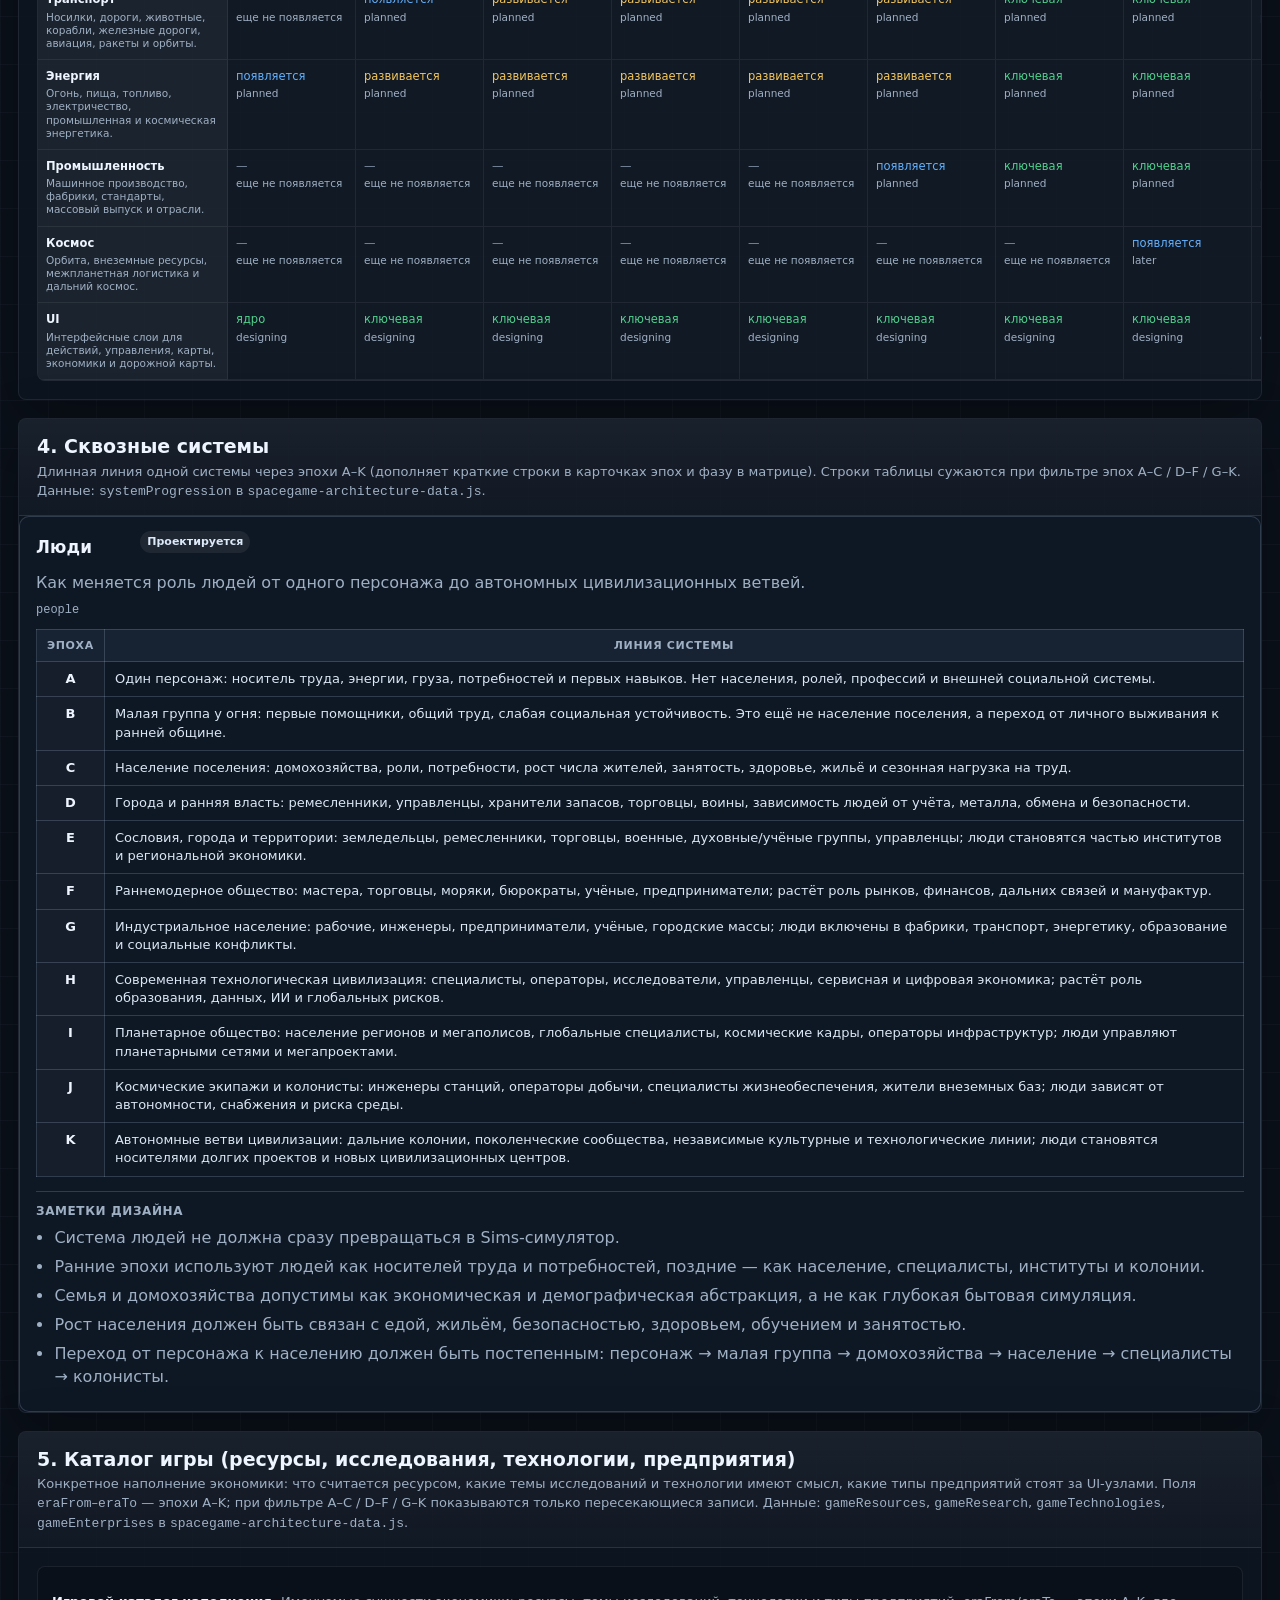
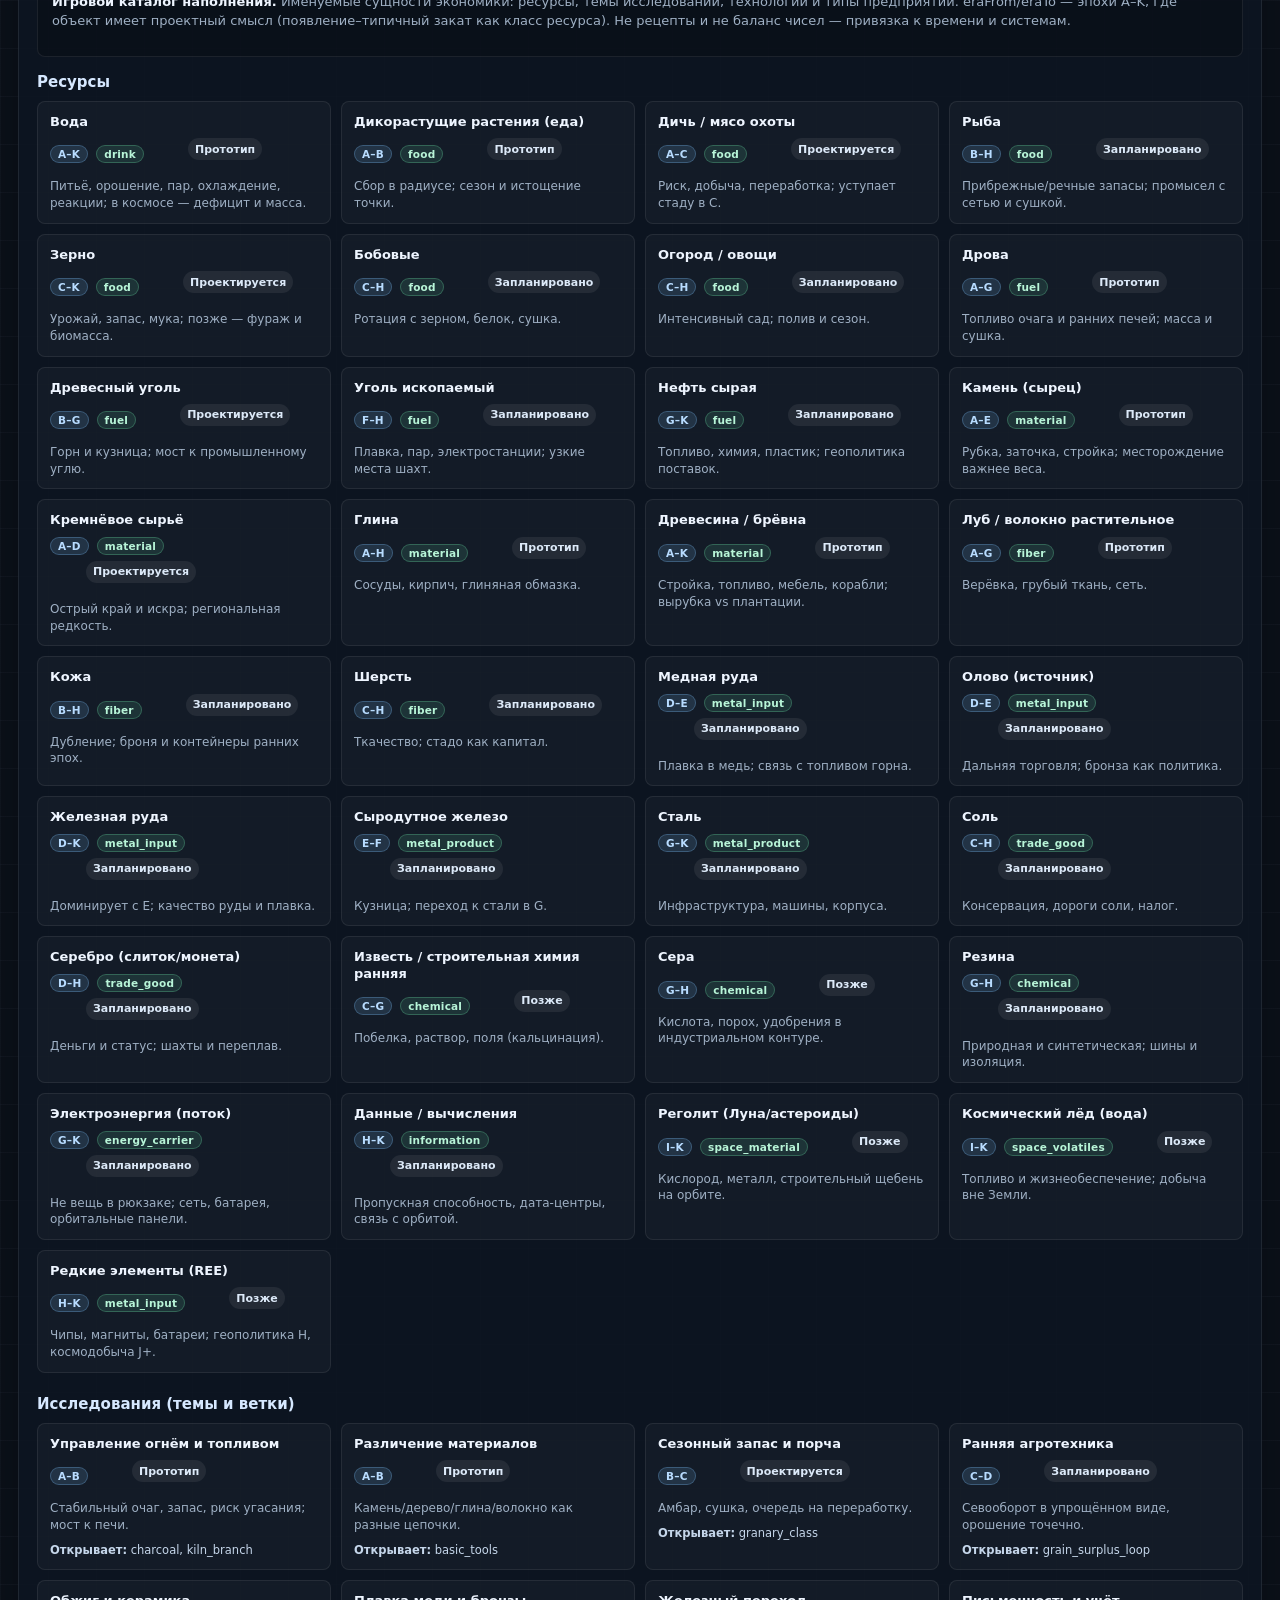
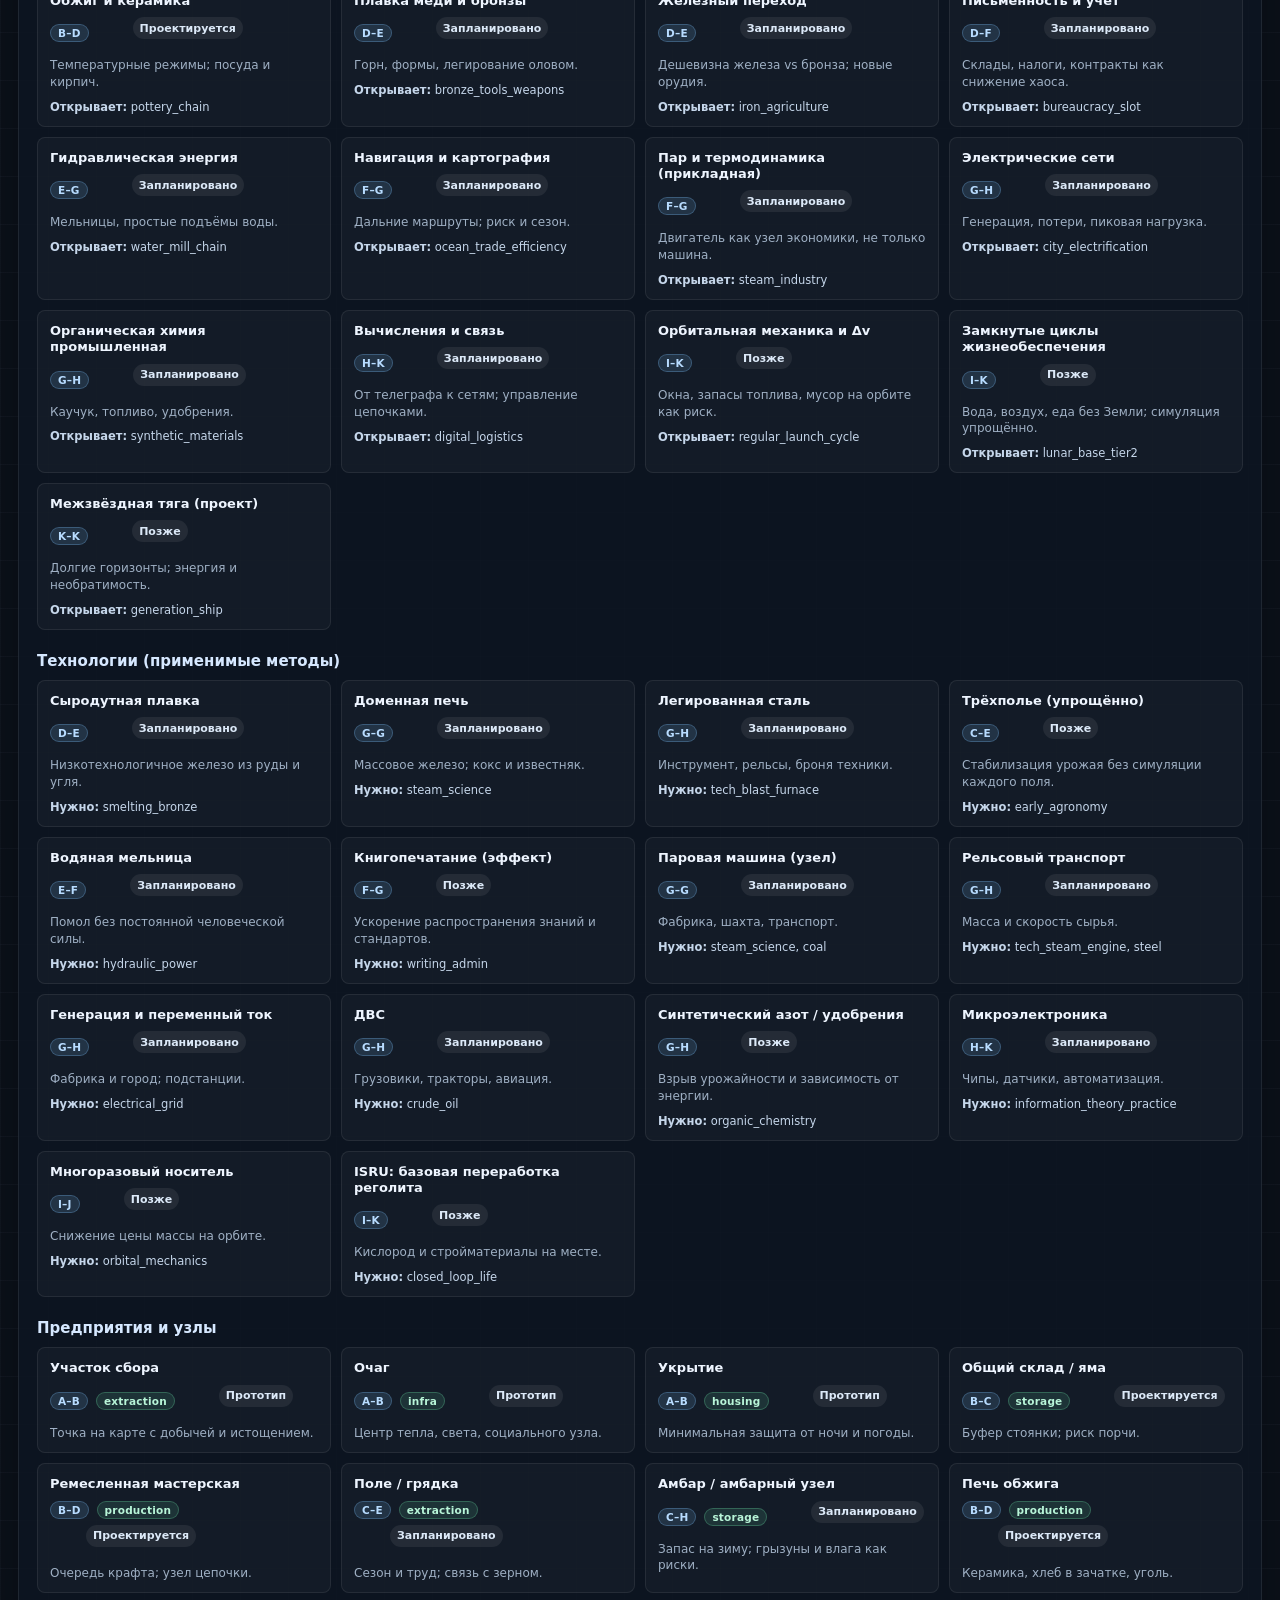
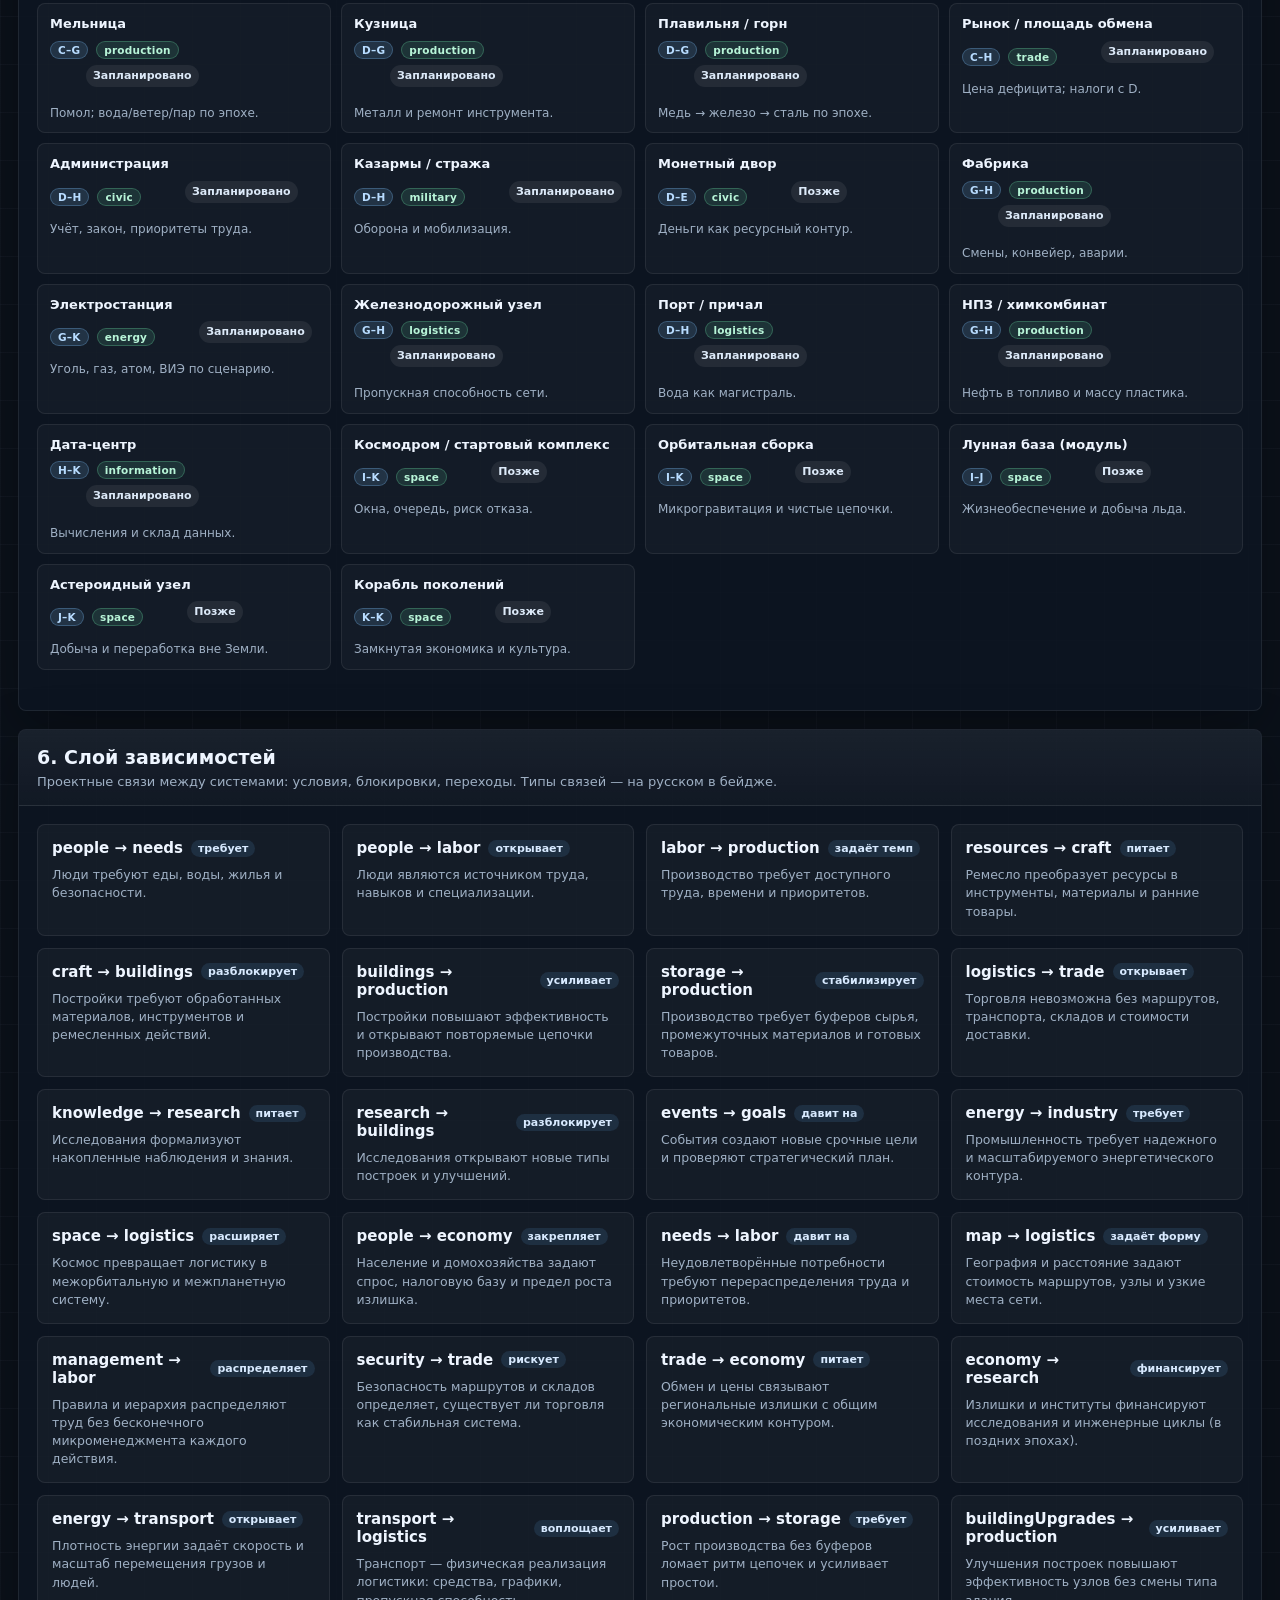
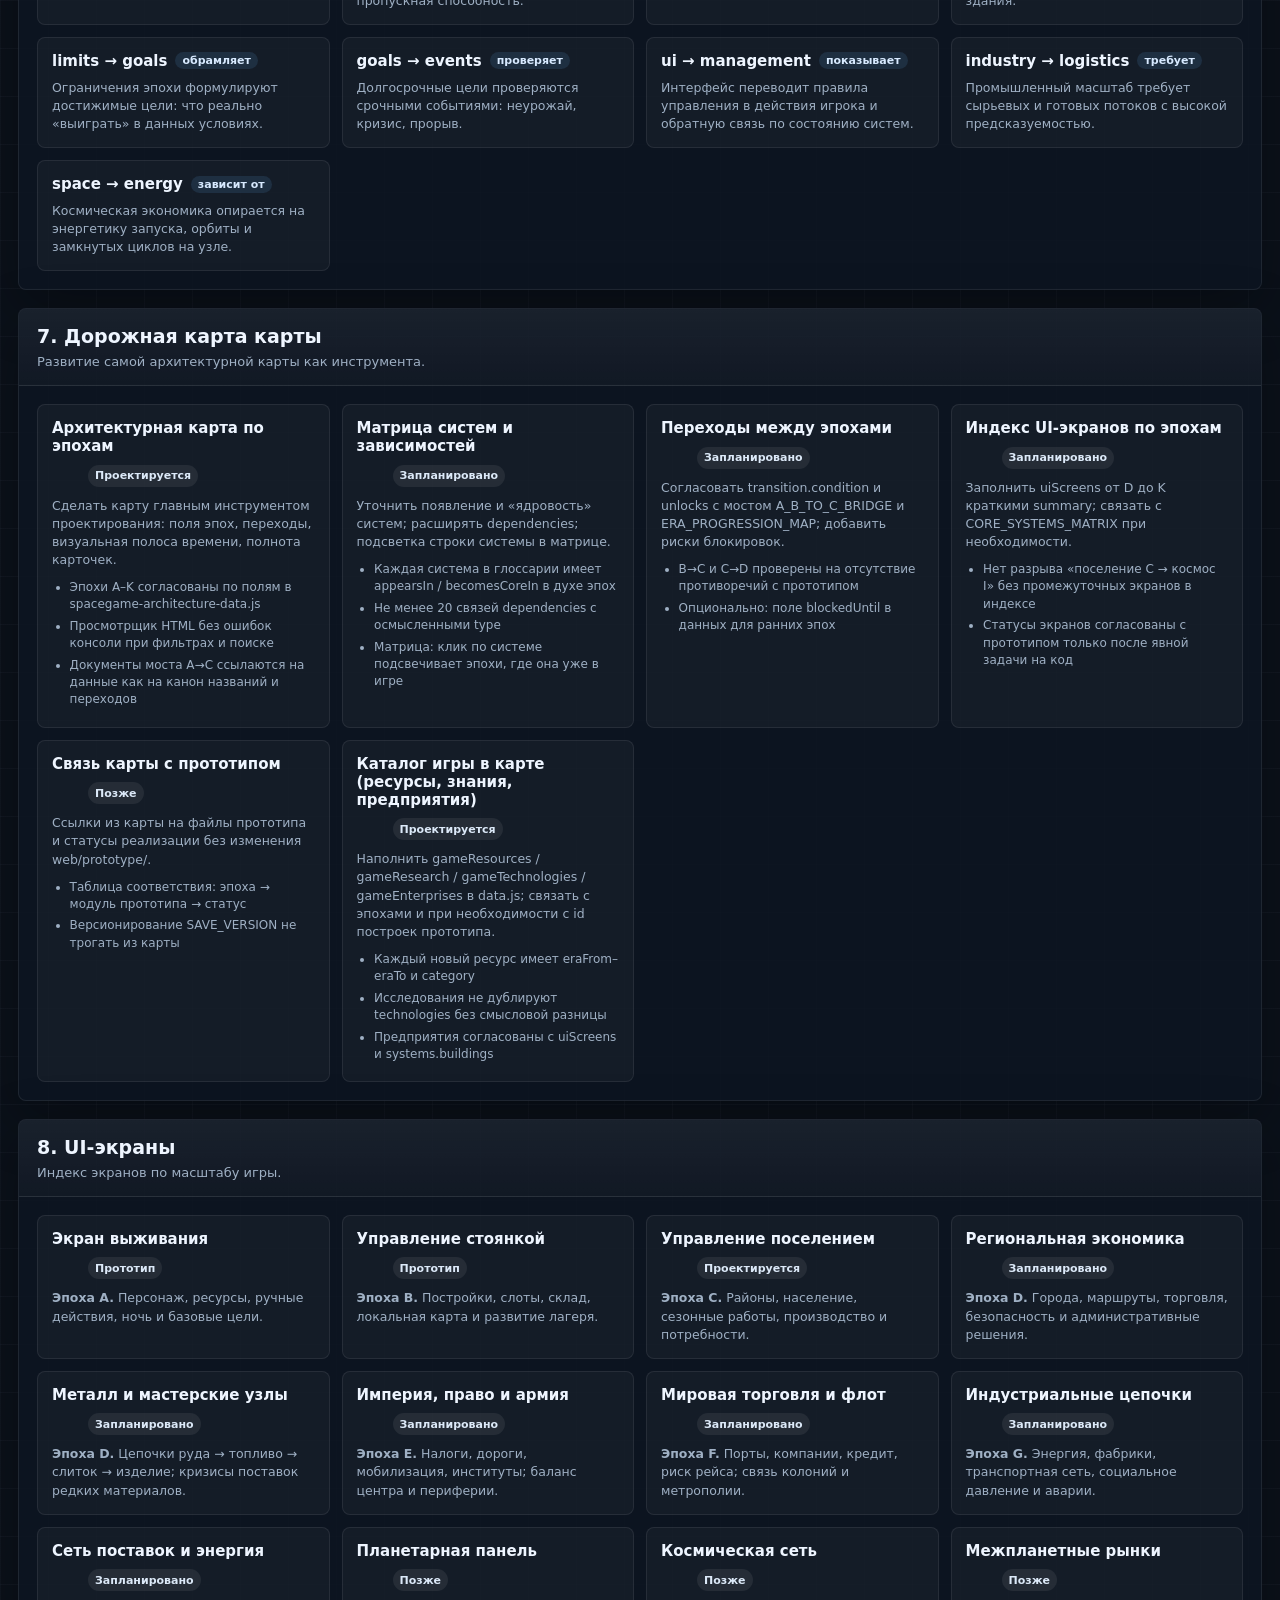
==== commit a101419b: "docs: architecture map people progression and validator Co-authored-by: Cursor <cursoragent@cursor.c" ====
--- a/docs/architecture/SPACEGAME_ARCHITECTURE_MAP.html
+++ b/docs/architecture/SPACEGAME_ARCHITECTURE_MAP.html
@@ -21,6 +21,7 @@
         <nav class="map-toc" id="map-toc" aria-label="Оглавление">
           <a href="#section-timeline">Время</a>
           <a href="#section-systems">Матрица систем</a>
+          <a href="#section-system-progression">Сквозные системы</a>
           <a href="#section-game-catalog">Каталог игры</a>
           <a href="#section-dependencies">Зависимости</a>
           <a href="#section-roadmap">Roadmap</a>
@@ -30,9 +31,9 @@
           <input
             id="search-input"
             type="search"
-            placeholder="Поиск по эпохам, системам, каталогу игры, зависимостям…"
+            placeholder="Поиск по эпохам, системам, сквозным системам, каталогу игры, зависимостям…"
             autocomplete="off"
-            aria-label="Поиск"
+            aria-label="Поиск по эпохам, системам, сквозным системам и каталогу"
           />
           <div class="map-toolbar-actions" role="toolbar" aria-label="Фильтры эпох и режим">
             <select id="status-filter" aria-label="Фильтр по статусу">
@@ -104,9 +105,20 @@
         </div>
       </section>
 
+      <section class="card" aria-labelledby="system-progression-title" id="section-system-progression">
+        <div class="card-head">
+          <h2 class="card-title" id="system-progression-title">4. Сквозные системы</h2>
+          <p class="card-note">
+            Длинная линия одной системы через эпохи A–K (дополняет краткие строки в карточках эпох и фазу в матрице). Строки таблицы сужаются при фильтре эпох A–C / D–F / G–K. Данные:
+            <code>systemProgression</code> в <code>spacegame-architecture-data.js</code>.
+          </p>
+        </div>
+        <div class="system-progression-host" id="system-progression-root"></div>
+      </section>
+
       <section class="card" aria-labelledby="game-catalog-title" id="section-game-catalog">
         <div class="card-head">
-          <h2 class="card-title" id="game-catalog-title">4. Каталог игры (ресурсы, исследования, технологии, предприятия)</h2>
+          <h2 class="card-title" id="game-catalog-title">5. Каталог игры (ресурсы, исследования, технологии, предприятия)</h2>
           <p class="card-note">
             Конкретное наполнение экономики: что считается ресурсом, какие темы исследований и технологии имеют смысл, какие типы предприятий стоят за UI-узлами.
             Поля <code>eraFrom</code>–<code>eraTo</code> — эпохи A–K; при фильтре A–C / D–F / G–K показываются только пересекающиеся записи. Данные:
@@ -118,7 +130,7 @@
 
       <section class="card" aria-labelledby="dependencies-title" id="section-dependencies">
         <div class="card-head">
-          <h2 class="card-title" id="dependencies-title">5. Слой зависимостей</h2>
+          <h2 class="card-title" id="dependencies-title">6. Слой зависимостей</h2>
           <p class="card-note">Проектные связи между системами: условия, блокировки, переходы. Типы связей — на русском в бейдже.</p>
         </div>
         <div class="dependencies" id="dependencies-list"></div>
@@ -126,7 +138,7 @@
 
       <section class="card" aria-labelledby="roadmap-title" id="section-roadmap">
         <div class="card-head">
-          <h2 class="card-title" id="roadmap-title">6. Дорожная карта карты</h2>
+          <h2 class="card-title" id="roadmap-title">7. Дорожная карта карты</h2>
           <p class="card-note">Развитие самой архитектурной карты как инструмента.</p>
         </div>
         <div class="roadmap" id="roadmap-list"></div>
@@ -134,7 +146,7 @@
 
       <section class="card" aria-labelledby="screens-title" id="section-screens">
         <div class="card-head">
-          <h2 class="card-title" id="screens-title">7. UI-экраны</h2>
+          <h2 class="card-title" id="screens-title">8. UI-экраны</h2>
           <p class="card-note">Индекс экранов по масштабу игры.</p>
         </div>
         <div class="screens" id="screens-list"></div>
@@ -590,6 +602,7 @@
         ...new Set([
           ...architecture.eras.map((era) => era.status),
           ...architecture.systems.map((system) => system.status),
+          ...(architecture.systemProgression || []).map((p) => p.status),
           ...architecture.roadmap.map((item) => item.status),
           ...(architecture.gameResources || []).map((x) => x.status),
           ...(architecture.gameResearch || []).map((x) => x.status),
@@ -738,6 +751,65 @@
       matrix.innerHTML = systems.length
         ? header + rows
         : '<div class="empty-state">По текущим фильтрам системы не найдены.</div>';
+    }
+
+    function progressionEraRowVisible(eraId) {
+      return !state.visibleEraIds || !state.visibleEraIds.length || state.visibleEraIds.includes(eraId);
+    }
+
+    function renderSystemProgression() {
+      const root = document.getElementById("system-progression-root");
+      if (!root) return;
+      const list = architecture.systemProgression;
+      if (!Array.isArray(list) || !list.length) {
+        root.innerHTML =
+          '<div class="empty-state">В data нет массива <code>systemProgression</code> или он пуст.</div>';
+        return;
+      }
+      const items = list.filter((entry) => {
+        const byStatus = state.status === "all" || entry.status === state.status;
+        const bySearch = includesText(entry, state.search);
+        return byStatus && bySearch;
+      });
+      if (!items.length) {
+        root.innerHTML =
+          '<div class="empty-state">По текущим фильтрам сквозные системы не найдены.</div>';
+        return;
+      }
+      root.innerHTML = items
+        .map((entry) => {
+          const query = state.search;
+          const matchClass = query && includesText(entry, query) ? " is-search-match" : "";
+          const eraRows = [...ERA_ORDER].filter((eid) => progressionEraRowVisible(eid));
+          const tableBody = eraRows
+            .map((eid) => {
+              const text = entry.byEra && entry.byEra[eid];
+              if (text == null || !String(text).trim()) return "";
+              return `<tr><th scope="row">${escapeHtml(eid)}</th><td>${highlightPlain(String(text), query)}</td></tr>`;
+            })
+            .join("");
+          const tableBlock = tableBody.trim()
+            ? `<table class="system-progression-table"><thead><tr><th scope="col">Эпоха</th><th scope="col">Линия системы</th></tr></thead><tbody>${tableBody}</tbody></table>`
+            : `<div class="empty-state">При выбранном фильтре эпох нет строк для этой системы.</div>`;
+          const notes =
+            Array.isArray(entry.designNotes) && entry.designNotes.length
+              ? `<div class="system-progression-notes"><p class="system-progression-notes-title">Заметки дизайна</p><ul class="system-progression-notes-list">${entry.designNotes
+                  .map((n) => `<li>${highlightPlain(String(n), query)}</li>`)
+                  .join("")}</ul></div>`
+              : "";
+          return `
+        <article class="system-progression-card${matchClass}" id="system-progression-${escapeHtml(entry.systemId)}">
+          <header class="system-progression-card-head">
+            <h3 class="system-progression-card-title">${markInEscaped(escapeHtml(entry.title), query)}</h3>
+            ${createStatusPill(entry.status)}
+          </header>
+          <p class="system-progression-sum">${markInEscaped(escapeHtml(entry.summary), query)}</p>
+          <p class="system-progression-meta"><code>${escapeHtml(entry.systemId)}</code></p>
+          ${tableBlock}
+          ${notes}
+        </article>`;
+        })
+        .join("");
     }
 
     function renderDependencies() {
@@ -888,6 +960,7 @@
     function renderAll() {
       renderTimeline();
       renderSystemsMatrix();
+      renderSystemProgression();
       renderGameCatalog();
       renderDependencies();
       renderRoadmap();
--- a/docs/architecture/spacegame-architecture-map.css
+++ b/docs/architecture/spacegame-architecture-map.css
@@ -970,6 +970,112 @@
   border: 1px solid rgba(110, 231, 168, 0.28);
 }
 
+/* Сквозные системы (systemProgression) */
+.system-progression-host {
+  display: flex;
+  flex-direction: column;
+  gap: 16px;
+}
+
+.system-progression-card {
+  border: 1px solid var(--line);
+  border-radius: 10px;
+  padding: 14px 16px 16px;
+  background: rgba(17, 27, 40, 0.55);
+}
+
+.system-progression-card.is-search-match {
+  outline: 2px solid rgba(127, 199, 255, 0.45);
+  outline-offset: 2px;
+}
+
+.system-progression-card-head {
+  display: flex;
+  flex-wrap: wrap;
+  align-items: center;
+  gap: 10px 12px;
+  margin-bottom: 8px;
+}
+
+.system-progression-card-title {
+  margin: 0;
+  font-size: 1.05rem;
+  letter-spacing: 0.01em;
+}
+
+.system-progression-sum {
+  margin: 0 0 8px;
+  color: var(--muted);
+  line-height: 1.45;
+}
+
+.system-progression-meta {
+  margin: 0 0 12px;
+  font-size: 12px;
+  color: var(--muted);
+}
+
+.system-progression-table {
+  width: 100%;
+  border-collapse: collapse;
+  font-size: 13px;
+  line-height: 1.4;
+}
+
+.system-progression-table th,
+.system-progression-table td {
+  border: 1px solid var(--line);
+  padding: 8px 10px;
+  vertical-align: top;
+}
+
+.system-progression-table thead th {
+  background: var(--surface-2);
+  font-size: 11px;
+  text-transform: uppercase;
+  letter-spacing: 0.06em;
+  color: var(--muted);
+}
+
+.system-progression-table tbody th {
+  width: 3.25rem;
+  text-align: center;
+  font-weight: 800;
+  background: rgba(255, 255, 255, 0.03);
+  color: var(--text);
+  white-space: nowrap;
+}
+
+.system-progression-table tbody td {
+  color: #dbe7f5;
+}
+
+.system-progression-notes {
+  margin-top: 14px;
+  padding-top: 12px;
+  border-top: 1px solid var(--line);
+}
+
+.system-progression-notes-title {
+  margin: 0 0 8px;
+  font-size: 12px;
+  font-weight: 700;
+  text-transform: uppercase;
+  letter-spacing: 0.05em;
+  color: var(--muted);
+}
+
+.system-progression-notes-list {
+  margin: 0;
+  padding-left: 1.15rem;
+  color: var(--muted);
+  line-height: 1.45;
+}
+
+.system-progression-notes-list li {
+  margin-bottom: 6px;
+}
+
 @media print {
   body {
     background: #fff;
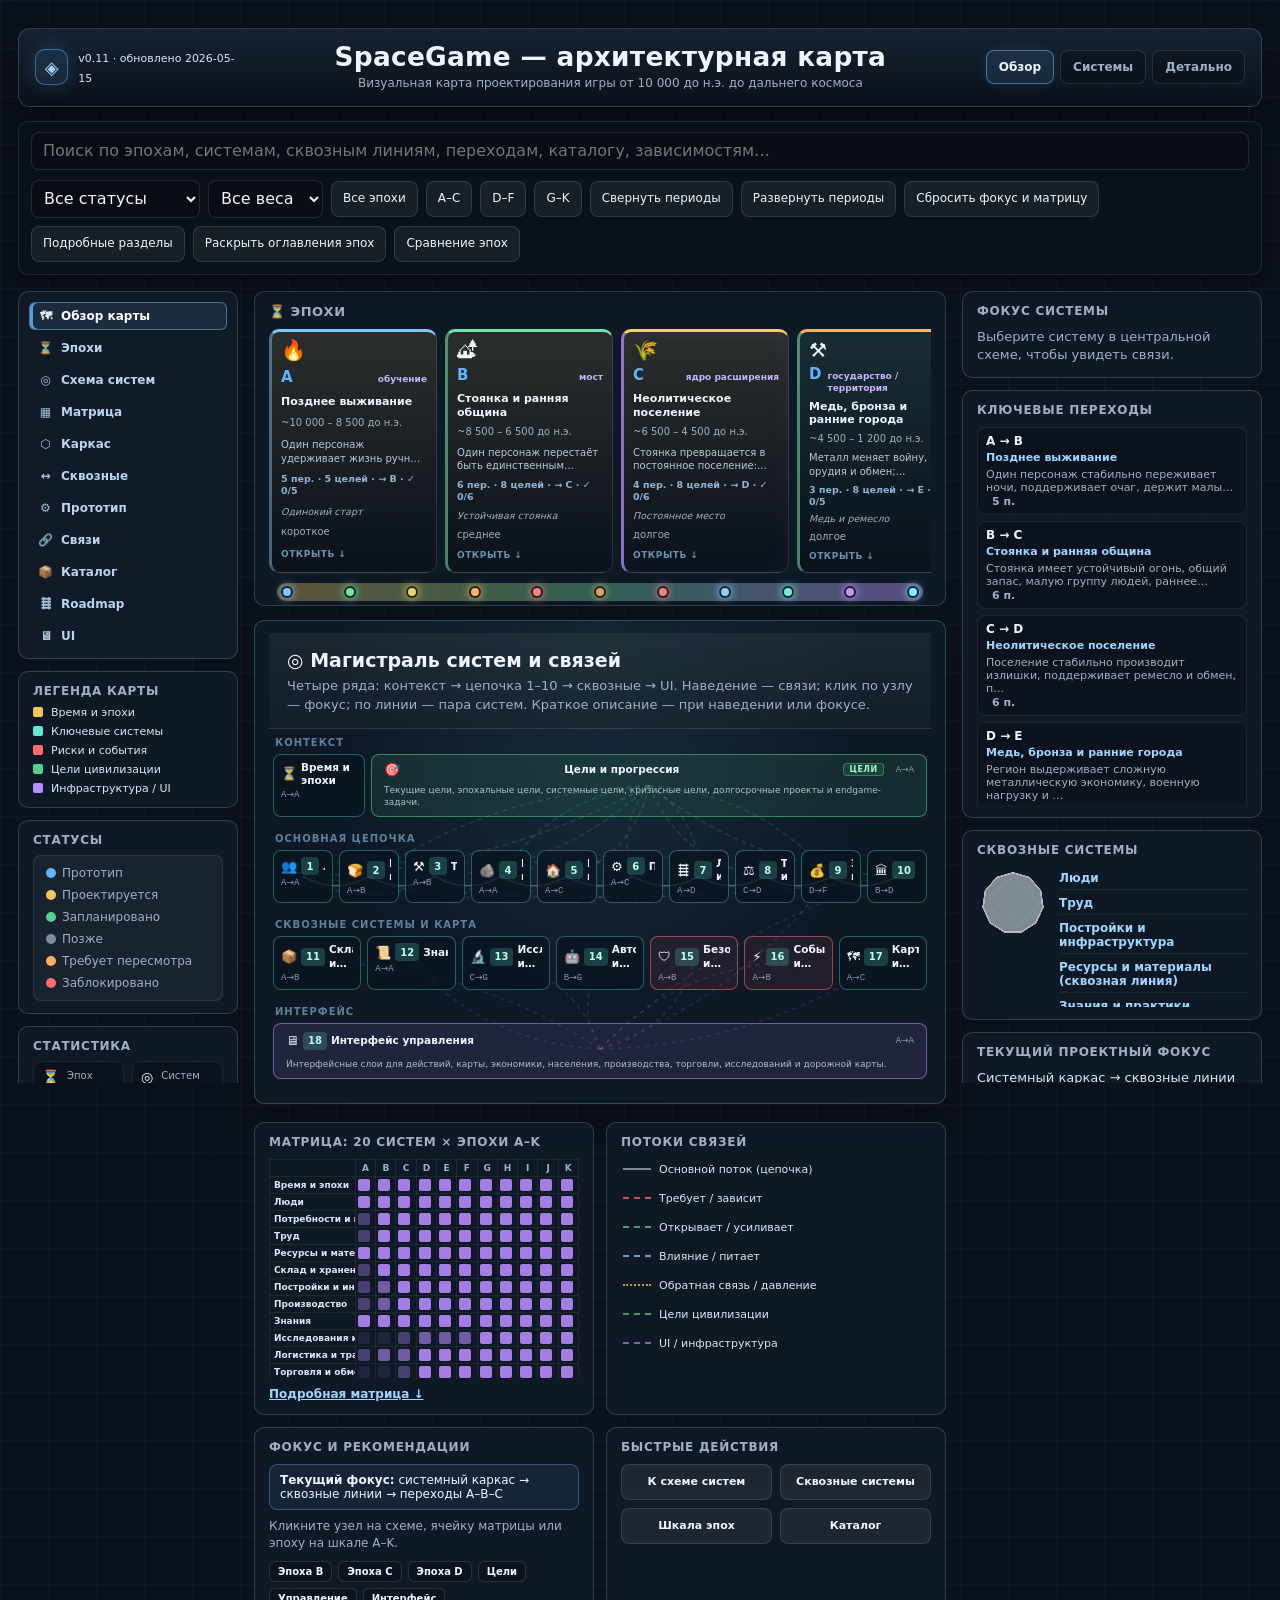
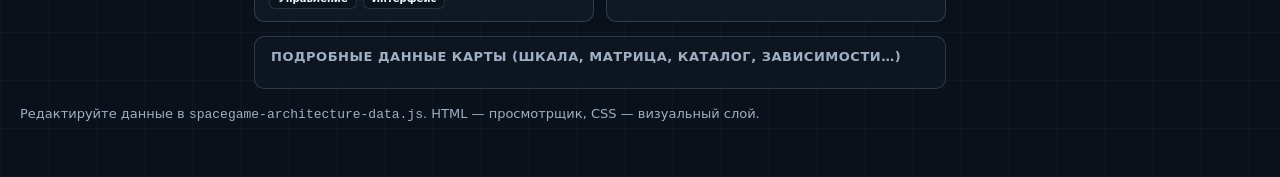
==== commit 64f61c28: "docs: interactive architecture map with grid mainline and era UX Make the architecture map fully cli" ====
--- a/docs/architecture/SPACEGAME_ARCHITECTURE_MAP.html
+++ b/docs/architecture/SPACEGAME_ARCHITECTURE_MAP.html
@@ -7,35 +7,38 @@
   <link rel="stylesheet" href="spacegame-architecture-map.css" />
 </head>
 <body>
-  <main class="page">
-    <header class="header">
-      <div>
-        <h1 id="map-title">SpaceGame — архитектурная карта</h1>
-        <div class="subtitle" id="map-description"></div>
+  <main class="page architecture-shell dashboard-view-overview" id="architecture-shell">
+    <header class="header architecture-header">
+      <div class="architecture-header-brand">
+        <span class="architecture-logo" aria-hidden="true">◈</span>
+        <div class="architecture-header-version">
+          <span class="version" id="map-version"></span>
+        </div>
       </div>
-      <div class="version" id="map-version"></div>
+      <div class="architecture-header-center">
+        <h1 id="map-title">SpaceGame — архитектурная карта игры</h1>
+        <p class="subtitle architecture-header-tagline" id="map-description"></p>
+      </div>
+      <div class="architecture-header-actions">
+        <div class="dashboard-view-modes" role="toolbar" aria-label="Режим просмотра карты">
+          <button type="button" class="dashboard-view-btn is-active" data-dashboard-view="overview">Обзор</button>
+          <button type="button" class="dashboard-view-btn" data-dashboard-view="systems">Системы</button>
+          <button type="button" class="dashboard-view-btn" data-dashboard-view="detailed">Детально</button>
+        </div>
+      </div>
     </header>
 
-    <div class="map-sticky-host" id="map-sticky-host">
-      <div class="map-sticky" id="map-sticky-toolbar" role="region" aria-label="Навигация и фильтры карты">
-        <nav class="map-toc" id="map-toc" aria-label="Оглавление">
-          <a href="#section-timeline">Время</a>
-          <a href="#section-systems">Матрица систем</a>
-          <a href="#section-system-progression">Сквозные системы</a>
-          <a href="#section-game-catalog">Каталог игры</a>
-          <a href="#section-dependencies">Зависимости</a>
-          <a href="#section-roadmap">Roadmap</a>
-          <a href="#section-screens">UI screens</a>
-        </nav>
+    <div class="map-sticky-host architecture-toolbar" id="map-sticky-host">
+      <div class="map-sticky" id="map-sticky-toolbar" role="region" aria-label="Поиск и фильтры">
         <div class="map-toolbar-rows">
           <input
             id="search-input"
             type="search"
-            placeholder="Поиск по эпохам, системам, сквозным системам, каталогу игры, зависимостям…"
+            placeholder="Поиск по эпохам, системам, сквозным линиям, переходам, каталогу, зависимостям…"
             autocomplete="off"
-            aria-label="Поиск по эпохам, системам, сквозным системам и каталогу"
+            aria-label="Поиск по карте архитектуры"
           />
-          <div class="map-toolbar-actions" role="toolbar" aria-label="Фильтры эпох и режим">
+          <div class="map-toolbar-actions" role="toolbar" aria-label="Фильтры эпох и статуса">
             <select id="status-filter" aria-label="Фильтр по статусу">
               <option value="all">Все статусы</option>
             </select>
@@ -52,18 +55,139 @@
             <button type="button" data-filter-eras="GHIJK" title="Индустрия, современность и космос">G–K</button>
             <button type="button" id="collapse-periods">Свернуть периоды</button>
             <button type="button" id="expand-periods">Развернуть периоды</button>
-            <button type="button" id="btn-matrix-clear">Сбросить подсветку матрицы</button>
-            <button type="button" id="btn-view-compact" data-view-mode="compact">Компактно</button>
-            <button type="button" id="btn-view-detailed" data-view-mode="detailed" class="is-active">Подробно</button>
+            <button type="button" id="btn-matrix-clear">Сбросить фокус и матрицу</button>
+            <button type="button" id="btn-toggle-lower-gate" title="Шкала эпох, матрица, каталог">Подробные разделы</button>
+            <button type="button" id="btn-expand-era-sections" title="Раскрыть периоды, цели и переходы в карточках эпох">Раскрыть оглавления эпох</button>
+            <button type="button" id="btn-era-compare-bc" title="Сравнить две эпохи (по умолчанию B и C)">Сравнение эпох</button>
           </div>
-          <div class="era-chips" id="era-chips" role="tablist" aria-label="Быстрый переход к эпохе"></div>
         </div>
       </div>
     </div>
 
-    <section class="legend" aria-label="Легенда статусов" id="status-legend"></section>
-
-    <div class="board">
+    <div class="architecture-body">
+      <aside class="architecture-sidebar" aria-label="Навигация по карте">
+        <nav class="architecture-sidebar-nav" id="architecture-sidebar-nav" aria-label="Разделы карты"></nav>
+        <div class="dashboard-panel dashboard-panel--sidebar">
+          <h3 class="dashboard-panel-title">Легенда карты</h3>
+          <ul class="map-legend-list" aria-label="Типы узлов на схеме">
+            <li><i class="map-legend-swatch map-legend-swatch--era"></i>Время и эпохи</li>
+            <li><i class="map-legend-swatch map-legend-swatch--spine"></i>Ключевые системы</li>
+            <li><i class="map-legend-swatch map-legend-swatch--risk"></i>Риски и события</li>
+            <li><i class="map-legend-swatch map-legend-swatch--goals"></i>Цели цивилизации</li>
+            <li><i class="map-legend-swatch map-legend-swatch--infra"></i>Инфраструктура / UI</li>
+          </ul>
+        </div>
+        <div class="dashboard-panel dashboard-panel--sidebar">
+          <h3 class="dashboard-panel-title">Статусы</h3>
+          <div class="legend architecture-sidebar-legend" id="status-legend"></div>
+        </div>
+        <div class="dashboard-panel dashboard-panel--sidebar">
+          <h3 class="dashboard-panel-title">Статистика</h3>
+          <dl class="sidebar-stats" id="sidebar-stats"></dl>
+        </div>
+      </aside>
+
+      <div class="architecture-main">
+        <div class="dashboard-stack" id="section-dashboard">
+          <div class="era-spine-wrap dashboard-panel">
+            <h2 class="dashboard-section-title"><span class="dashboard-section-icon" aria-hidden="true">⏳</span> Эпохи</h2>
+            <div class="era-spine-scroller">
+              <div class="era-spine" id="era-spine-root" role="list" aria-label="Линия эпох"></div>
+              <div class="era-spine-track" id="era-spine-track" role="presentation" aria-label="Быстрый выбор эпохи"></div>
+            </div>
+          </div>
+
+          <section class="era-inspector-panel dashboard-panel" id="era-inspector-panel" hidden aria-labelledby="era-inspector-title">
+            <div class="era-inspector-head">
+              <h2 class="dashboard-section-title" id="era-inspector-title"><span class="dashboard-section-icon" aria-hidden="true">📋</span> Карточка эпохи</h2>
+              <div class="era-inspector-actions">
+                <button type="button" class="era-inspector-btn" id="btn-era-inspector-compare" title="Сравнить с другой эпохой">Сравнить ⇔</button>
+                <button type="button" class="era-inspector-btn" id="btn-era-inspector-timeline" title="Перейти к полной карточке на шкале">На шкале ↓</button>
+                <button type="button" class="era-inspector-btn era-inspector-btn--ghost" id="btn-era-inspector-close" title="Закрыть">✕</button>
+              </div>
+            </div>
+            <div class="era-inspector-root" id="era-inspector-root"></div>
+          </section>
+
+          <section class="bridge-panel dashboard-panel" id="bridge-panel-b-c" hidden aria-labelledby="bridge-panel-title">
+            <div class="bridge-panel-head">
+              <h2 class="dashboard-section-title" id="bridge-panel-title"><span class="dashboard-section-icon" aria-hidden="true">🌉</span> Мост B → C</h2>
+              <p class="bridge-panel-ref" id="bridge-panel-ref"></p>
+            </div>
+            <div class="bridge-panel-root" id="bridge-panel-root"></div>
+          </section>
+
+          <section class="era-compare-panel dashboard-panel" id="era-compare-panel" hidden aria-labelledby="era-compare-title">
+            <div class="era-compare-head">
+              <h2 class="dashboard-section-title" id="era-compare-title"><span class="dashboard-section-icon" aria-hidden="true">⇔</span> Сравнение эпох</h2>
+              <button type="button" class="era-compare-close" id="btn-era-compare-close" title="Скрыть">✕</button>
+            </div>
+            <div class="era-compare-root" id="era-compare-root"></div>
+          </section>
+
+          <section class="prototype-dash-panel dashboard-panel" id="prototype-dash-panel" hidden aria-labelledby="prototype-dash-title">
+            <div class="prototype-dash-head">
+              <h2 class="dashboard-section-title" id="prototype-dash-title"><span class="dashboard-section-icon" aria-hidden="true">⚙</span> Прототип (A–C)</h2>
+              <a class="prototype-dash-entry" href="../../web/prototype.html" target="_blank" rel="noopener">Открыть прототип ↗</a>
+            </div>
+            <div class="prototype-dash-root" id="prototype-dash-root"></div>
+          </section>
+
+          <section class="card dashboard-section dashboard-panel mainline-panel" aria-labelledby="mainline-title" id="section-mainline">
+            <div class="card-head card-head--compact">
+              <h2 class="card-title" id="mainline-title"><span class="dashboard-section-icon" aria-hidden="true">◎</span> Магистраль систем и связей</h2>
+              <p class="card-note">Четыре ряда: контекст → цепочка 1–10 → сквозные → UI. Наведение — связи; клик по узлу — фокус; по линии — пара систем. Краткое описание — при наведении или фокусе.</p>
+            </div>
+            <div class="mainline-diagram-wrap">
+              <div class="mainline-diagram" id="mainline-diagram">
+                <svg class="mainline-edges" id="mainline-edges" aria-hidden="true"></svg>
+                <div class="core-system-map" id="mainline-systems-root"></div>
+              </div>
+            </div>
+          </section>
+
+          <section class="dashboard-footer" id="section-dashboard-footer" aria-label="Обзорная нижняя панель">
+            <div class="dashboard-footer-grid">
+              <div class="dashboard-panel dashboard-footer-panel">
+                <h3 class="dashboard-panel-title">Матрица: 20 систем × эпохи A–K</h3>
+                <div class="dashboard-matrix-preview" id="dashboard-matrix-preview"></div>
+                <a class="dashboard-footer-link" href="#section-systems">Подробная матрица ↓</a>
+              </div>
+              <div class="dashboard-panel dashboard-footer-panel">
+                <h3 class="dashboard-panel-title">Потоки связей</h3>
+                <ul class="flows-legend-list">
+                  <li><button type="button" class="flows-legend-btn" data-edge-highlight="chain"><span class="flows-line flows-line--solid"></span>Основной поток (цепочка)</button></li>
+                  <li><button type="button" class="flows-legend-btn" data-edge-highlight="require"><span class="flows-line flows-line--require"></span>Требует / зависит</button></li>
+                  <li><button type="button" class="flows-legend-btn" data-edge-highlight="unlock"><span class="flows-line flows-line--unlock"></span>Открывает / усиливает</button></li>
+                  <li><button type="button" class="flows-legend-btn" data-edge-highlight="influence"><span class="flows-line flows-line--influence"></span>Влияние / питает</button></li>
+                  <li><button type="button" class="flows-legend-btn" data-edge-highlight="feedback"><span class="flows-line flows-line--feedback"></span>Обратная связь / давление</button></li>
+                  <li><button type="button" class="flows-legend-btn" data-edge-highlight="goal"><span class="flows-line flows-line--goal"></span>Цели цивилизации</button></li>
+                  <li><button type="button" class="flows-legend-btn" data-edge-highlight="infra"><span class="flows-line flows-line--infra"></span>UI / инфраструктура</button></li>
+                </ul>
+              </div>
+              <div class="dashboard-panel dashboard-footer-panel" id="dashboard-focus-rec-panel">
+                <h3 class="dashboard-panel-title">Фокус и рекомендации</h3>
+                <div id="dashboard-focus-rec"></div>
+              </div>
+              <div class="dashboard-panel dashboard-footer-panel">
+                <h3 class="dashboard-panel-title">Быстрые действия</h3>
+                <div class="quick-actions">
+                  <button type="button" class="quick-action-btn" data-quick-scroll="#section-mainline">К схеме систем</button>
+                  <button type="button" class="quick-action-btn" data-quick-scroll="#section-system-progression">Сквозные системы</button>
+                  <button type="button" class="quick-action-btn" data-quick-scroll="#section-timeline">Шкала эпох</button>
+                  <button type="button" class="quick-action-btn" data-quick-scroll="#section-game-catalog">Каталог</button>
+                </div>
+              </div>
+            </div>
+          </section>
+        </div>
+
+        <details class="architecture-lower-gate" id="architecture-lower-gate">
+          <summary class="architecture-lower-summary">Подробные данные карты (шкала, матрица, каталог, зависимости…)</summary>
+        <div class="board architecture-lower" id="architecture-lower">
+          <details class="lower-gate-section" id="lower-gate-timeline">
+            <summary class="lower-gate-section-summary">1. Временная шкала эпох и темп</summary>
+            <div class="lower-gate-section-body">
       <section class="card" aria-labelledby="timeline-title" id="section-timeline">
         <div class="card-head">
           <h2 class="card-title" id="timeline-title">1. Временная шкала эпох A–K</h2>
@@ -94,6 +218,22 @@
           </div>
         </div>
       </section>
+            </div>
+          </details>
+
+          <details class="lower-gate-section" id="lower-gate-systems">
+            <summary class="lower-gate-section-summary">2. Системы: матрица, каркас, сквозные линии</summary>
+            <div class="lower-gate-section-body">
+      <section class="card" aria-labelledby="prototype-mapping-title" id="section-prototype-mapping">
+        <div class="card-head">
+          <h2 class="card-title" id="prototype-mapping-title">Связь с прототипом (A–C)</h2>
+          <p class="card-note">
+            Проектировочное соответствие эпох и файлов <code>web/prototype/</code>. Не меняет код; данные — <code>prototypeMapping</code> в
+            <code>spacegame-architecture-data.js</code>.
+          </p>
+        </div>
+        <div class="prototype-mapping-host" id="prototype-mapping-root"></div>
+      </section>
 
       <section class="card" aria-labelledby="systems-title" id="section-systems">
         <div class="card-head">
@@ -103,6 +243,17 @@
         <div class="systems-wrap">
           <div class="systems-matrix" id="systems-matrix"></div>
         </div>
+      </section>
+
+      <section class="card" aria-labelledby="core-systems-title" id="section-core-systems">
+        <div class="card-head">
+          <h2 class="card-title" id="core-systems-title">Главные системы игры</h2>
+          <p class="card-note">
+            Двадцать областей системного позвоночника: к ним привязываются эпохи, зависимости, цели и каталог сущностей.
+            Матрица выше остаётся обзором «эпоха × система»; здесь — каркас с ролью в игре и связями между главными системами.
+          </p>
+        </div>
+        <div class="core-systems-host" id="core-systems-root"></div>
       </section>
 
       <section class="card" aria-labelledby="system-progression-title" id="section-system-progression">
@@ -115,7 +266,12 @@
         </div>
         <div class="system-progression-host" id="system-progression-root"></div>
       </section>
-
+            </div>
+          </details>
+
+          <details class="lower-gate-section" id="lower-gate-catalog">
+            <summary class="lower-gate-section-summary">3. Каталог, связи, roadmap, UI</summary>
+            <div class="lower-gate-section-body">
       <section class="card" aria-labelledby="game-catalog-title" id="section-game-catalog">
         <div class="card-head">
           <h2 class="card-title" id="game-catalog-title">5. Каталог игры (ресурсы, исследования, технологии, предприятия)</h2>
@@ -151,6 +307,30 @@
         </div>
         <div class="screens" id="screens-list"></div>
       </section>
+            </div>
+          </details>
+        </div>
+        </details>
+      </div>
+
+      <aside class="architecture-right" aria-label="Фокус и переходы">
+        <div class="system-focus-panel dashboard-panel" id="system-focus-panel"></div>
+        <div class="transition-panel dashboard-panel" id="transition-panel-root">
+          <h3 class="dashboard-panel-title">Ключевые переходы</h3>
+          <div id="transition-panel-body" class="transition-panel-body"></div>
+        </div>
+        <div class="dashboard-panel" id="progression-right-panel">
+          <h3 class="dashboard-panel-title">Сквозные системы</h3>
+          <div id="progression-right-nav" class="progression-right-nav"></div>
+        </div>
+        <div class="dashboard-panel project-focus">
+          <h3 class="dashboard-panel-title">Текущий проектный фокус</h3>
+          <p class="project-focus-text">
+            Системный каркас → сквозные линии (люди, труд) → переходы ранних эпох <strong>A–B–C</strong> в чеклистах
+            <code>transition.checklist</code>.
+          </p>
+        </div>
+      </aside>
     </div>
 
     <p class="footer-note">
@@ -197,7 +377,7 @@
       "logistics",
       "trade",
       "map",
-      "management",
+      "governance",
       "security",
       "transport",
       "energy",
@@ -207,6 +387,7 @@
     ];
 
     const systemRowLabels = {
+      time: "Время и эпохи",
       people: "Люди",
       needs: "Потребности",
       labor: "Труд",
@@ -222,14 +403,39 @@
       logistics: "Логистика",
       trade: "Торговля",
       map: "Карта",
-      management: "Управление",
+      governance: "Управление и институты",
       security: "Безопасность",
       transport: "Транспорт",
       energy: "Энергия",
       goals: "Цели (слой)",
       events: "События (слой)",
-      limits: "Ограничения (слой)"
+      limits: "Ограничения (слой)",
+      automation: "Автоматизация"
     };
+
+    /** Канонический каркас `systems[]` (порядок отображения в разделе «Главные системы»). */
+    const CANONICAL_SYSTEM_IDS = [
+      "time",
+      "people",
+      "needs",
+      "labor",
+      "resources",
+      "storage",
+      "buildings",
+      "production",
+      "knowledge",
+      "research",
+      "logistics",
+      "trade",
+      "economy",
+      "governance",
+      "security",
+      "events",
+      "map",
+      "goals",
+      "automation",
+      "ui"
+    ];
 
     const eraColors = {
       A: "var(--a)",
@@ -312,15 +518,369 @@
       depends: "зависит от"
     };
 
+    const MAINLINE_CHAIN_IDS = [
+      "people",
+      "needs",
+      "labor",
+      "resources",
+      "buildings",
+      "production",
+      "logistics",
+      "trade",
+      "economy",
+      "governance"
+    ];
+    const MAINLINE_SUPPORT_IDS = [
+      "storage",
+      "knowledge",
+      "research",
+      "automation",
+      "security",
+      "events",
+      "map",
+      "goals",
+      "ui"
+    ];
+    const MAINLINE_TIME_IDS = ["time"];
+
+    const MAINLINE_SUPPORT_ROW = [
+      "storage",
+      "knowledge",
+      "research",
+      "automation",
+      "security",
+      "events",
+      "map"
+    ];
+
+    const MAINLINE_RISK_IDS = new Set(["security", "events"]);
+
+    const MAINLINE_NUMBERS = {
+      people: 1,
+      needs: 2,
+      labor: 3,
+      resources: 4,
+      buildings: 5,
+      production: 6,
+      logistics: 7,
+      trade: 8,
+      economy: 9,
+      governance: 10,
+      storage: 11,
+      knowledge: 12,
+      research: 13,
+      automation: 14,
+      security: 15,
+      events: 16,
+      map: 17,
+      ui: 18
+    };
+
+    const ERA_ICONS = {
+      A: "🔥",
+      B: "🏕",
+      C: "🌾",
+      D: "⚒",
+      E: "🏛",
+      F: "⛵",
+      G: "🏭",
+      H: "💻",
+      I: "🌍",
+      J: "🚀",
+      K: "✦"
+    };
+
+    const SYSTEM_ICONS = {
+      time: "⏳",
+      goals: "🎯",
+      people: "👥",
+      needs: "🍞",
+      labor: "⚒",
+      resources: "🪨",
+      buildings: "🏠",
+      production: "⚙",
+      logistics: "🛤",
+      trade: "⚖",
+      economy: "💰",
+      governance: "🏛",
+      storage: "📦",
+      knowledge: "📜",
+      research: "🔬",
+      automation: "🤖",
+      security: "🛡",
+      events: "⚡",
+      map: "🗺",
+      ui: "🖥"
+    };
+
+    /** Ряды схемы магистрали — CSS Grid, без absolute-позиций (нет пересечений). */
+    const MAINLINE_BANDS = [
+      { key: "ctx", title: "Контекст", gridClass: "mainline-band-grid--ctx", ids: ["time", "goals"] },
+      { key: "chain", title: "Основная цепочка", gridClass: "mainline-band-grid--chain", ids: MAINLINE_CHAIN_IDS },
+      {
+        key: "support",
+        title: "Сквозные системы и карта",
+        gridClass: "mainline-band-grid--support",
+        ids: MAINLINE_SUPPORT_ROW
+      },
+      { key: "ui", title: "Интерфейс", gridClass: "mainline-band-grid--ui", ids: ["ui"] }
+    ];
+
+    const MAINLINE_IDLE_EDGE_MAX = 28;
+
+    const SIDEBAR_NAV = [
+      ["#section-dashboard", "Обзор карты", "🗺", ""],
+      ["#section-timeline", "Эпохи", "⏳", "lower-gate-timeline"],
+      ["#section-mainline", "Схема систем", "◎", ""],
+      ["#section-systems", "Матрица", "▦", "lower-gate-systems"],
+      ["#section-core-systems", "Каркас", "⬡", "lower-gate-systems"],
+      ["#section-system-progression", "Сквозные", "↔", "lower-gate-systems"],
+      ["#section-prototype-mapping", "Прототип", "⚙", "lower-gate-systems"],
+      ["#section-dependencies", "Связи", "🔗", "lower-gate-catalog"],
+      ["#section-game-catalog", "Каталог", "📦", "lower-gate-catalog"],
+      ["#section-roadmap", "Roadmap", "🛤", "lower-gate-catalog"],
+      ["#section-screens", "UI", "🖥", "lower-gate-catalog"]
+    ];
+
+    const ANCHOR_LOWER_SECTION = {
+      "#section-timeline": "lower-gate-timeline",
+      "#section-systems": "lower-gate-systems",
+      "#section-core-systems": "lower-gate-systems",
+      "#section-prototype-mapping": "lower-gate-systems",
+      "#section-system-progression": "lower-gate-systems",
+      "#section-game-catalog": "lower-gate-catalog",
+      "#section-dependencies": "lower-gate-catalog",
+      "#section-roadmap": "lower-gate-catalog",
+      "#section-screens": "lower-gate-catalog"
+    };
+
+    const MATRIX_FOOTER_IDS = CANONICAL_SYSTEM_IDS;
+
+    const MAINLINE_ALL_IDS = new Set([
+      ...MAINLINE_CHAIN_IDS,
+      ...MAINLINE_SUPPORT_ROW,
+      "goals",
+      "ui",
+      "time"
+    ]);
+
+    const DEP_EDGE_UNLOCK = new Set(["enables", "unlocks", "opens"]);
+    const DEP_EDGE_REQUIRE = new Set(["requires", "depends", "demands"]);
+    const DEP_EDGE_INFLUENCE = new Set(["drives", "feeds", "amplifies", "funds", "extends", "enables", "unlocks", "opens"]);
+    const DEP_EDGE_FEEDBACK = new Set(["pressures", "risks", "stabilizes", "tests", "frames", "surfaces"]);
+    const DEP_EDGE_MANAGE = new Set(["allocates", "implements", "anchors", "shapes"]);
+
+    function eraPhaseGroup(eraId) {
+      if (ERA_GROUPS.ABC.includes(eraId)) return "abc";
+      if (ERA_GROUPS.DEF.includes(eraId)) return "def";
+      return "gk";
+    }
+
+    function mainlineNodeKind(id) {
+      if (id === "goals") return "goals";
+      if (id === "ui") return "infra";
+      if (MAINLINE_RISK_IDS.has(id)) return "risk";
+      if (id === "time") return "era";
+      return "spine";
+    }
+
+    function truncateText(text, max) {
+      const t = String(text || "").trim();
+      if (t.length <= max) return t;
+      return t.slice(0, max - 1) + "…";
+    }
+
+    function eraContentCounts(era) {
+      const systemsFilled = eraSystemKeys.filter(
+        (k) => era.systems && String(era.systems[k] || "").trim()
+      ).length;
+      return {
+        periods: (era.periods || []).length,
+        goals: (era.goals || []).length,
+        events: (era.events || []).length,
+        discoveries: (era.discoveries || []).length,
+        limits: (era.limits || []).length,
+        systems: systemsFilled
+      };
+    }
+
+    /** Всегда видимый слой: периоды, цели, переход — без раскрытия details. */
+    function renderEraDigestHtml(era, query, opts) {
+      opts = opts || {};
+      const compact = !!opts.compact;
+      const c = eraContentCounts(era);
+      const t = era.transition || {};
+      const to = t.to != null && String(t.to).trim() !== "" ? String(t.to).trim() : null;
+      const role = roleLabelsRu[era.role] || era.role || "";
+
+      const chips = [];
+      if (c.periods) chips.push(`<span class="era-chip">${c.periods} пер.</span>`);
+      if (c.goals) chips.push(`<span class="era-chip">${c.goals} целей</span>`);
+      if (c.events) chips.push(`<span class="era-chip">${c.events} событ.</span>`);
+      if (c.systems) chips.push(`<span class="era-chip">${c.systems} слоёв</span>`);
+      if (to)
+        chips.push(
+          `<button type="button" class="era-chip era-chip--next" data-era-chip-focus="${escapeHtml(to)}" title="Открыть эпоху ${escapeHtml(to)}">→ ${escapeHtml(to)}</button>`
+        );
+      if (role) chips.push(`<span class="era-chip era-chip--role">${escapeHtml(role)}</span>`);
+      const progEarly = transitionChecklistProgress(era.id);
+      if (progEarly.total > 0)
+        chips.push(
+          `<span class="era-chip era-chip--check" title="Чеклист перехода">✓ ${progEarly.done}/${progEarly.total}</span>`
+        );
+
+      let periodStrip = "";
+      if ((era.periods || []).length) {
+        const showSum = !compact;
+        periodStrip = `<div class="era-period-strip" role="list" aria-label="Периоды эпохи">
+          ${(era.periods || [])
+            .map((p) => {
+              const sum = showSum && p.summary ? `<span class="era-period-pill-sum">${highlightPlain(truncateText(p.summary, 100), query)}</span>` : "";
+              return `<button type="button" class="era-period-pill" role="listitem" data-era-period-jump="${escapeHtml(era.id)}" data-period-id="${escapeHtml(p.id)}" title="Открыть период на шкале">
+                <span class="era-period-pill-id">${highlightPlain(p.id, query)}</span>
+                <span class="era-period-pill-title">${highlightPlain(p.title, query)}</span>
+                ${sum}
+              </button>`;
+            })
+            .join("")}
+        </div>`;
+      }
+
+      const goalLimit = compact ? 2 : 4;
+      const goalItems = (era.goals || []).slice(0, goalLimit);
+      const goalsHtml = goalItems.length
+        ? `<ul class="era-digest-goals">${goalItems.map((g) => `<li>${highlightPlain(g, query)}</li>`).join("")}</ul>`
+        : "";
+
+      const firstCheck =
+        Array.isArray(t.checklist) && t.checklist.length ? String(t.checklist[0] || "").trim() : "";
+      const transText = String(t.condition || firstCheck || "").trim();
+      const transHtml = transText
+        ? `<div class="era-digest-transition">
+            <span class="era-digest-transition-label">Переход${to ? ` → ${escapeHtml(to)}` : ""}:</span>
+            <span class="era-digest-transition-text">${highlightPlain(truncateText(transText, compact ? 110 : 200), query)}</span>
+          </div>`
+        : "";
+
+      const eventTeaser =
+        !compact && (era.events || []).length
+          ? `<div class="era-digest-teaser"><span class="era-digest-teaser-label">События:</span> ${(era.events || [])
+              .slice(0, 2)
+              .map((e) => highlightPlain(truncateText(e, 72), query))
+              .join(" · ")}</div>`
+          : "";
+      const discTeaser =
+        !compact && (era.discoveries || []).length
+          ? `<div class="era-digest-teaser"><span class="era-digest-teaser-label">Открытия:</span> ${highlightPlain(truncateText(era.discoveries[0], 90), query)}</div>`
+          : "";
+
+      const guideline =
+        era.contentGuideline && String(era.contentGuideline).trim() && !compact
+          ? `<p class="era-digest-guideline">${highlightPlain(truncateText(era.contentGuideline.trim(), 220), query)}</p>`
+          : "";
+
+      if (!chips.length && !periodStrip && !goalsHtml && !transHtml && !guideline && !eventTeaser && !discTeaser)
+        return "";
+
+      return `
+        <div class="era-digest">
+          <div class="era-digest-chips">${chips.join("")}</div>
+          ${periodStrip}
+          ${guideline}
+          ${eventTeaser}
+          ${discTeaser}
+          ${goalsHtml ? `<div class="era-digest-block"><p class="era-digest-block-label">Фокус эпохи</p>${goalsHtml}</div>` : ""}
+          ${transHtml}
+        </div>`;
+    }
+
     const state = {
       search: "",
       status: "all",
       designWeight: "all",
       visibleEraIds: null,
       periodsCollapsed: false,
-      viewMode: "detailed",
-      matrixHighlightSystemId: null
+      viewMode: "balanced",
+      matrixHighlightSystemId: null,
+      coreSystemsCategory: "all",
+      dashboardView: "overview",
+      focusedSystemId: null,
+      focusedEraId: null,
+      hoveredSystemId: null,
+      applyingHash: false,
+      lowerGateOpen: false,
+      eraCompareActive: false,
+      eraCompareLeft: "B",
+      eraCompareRight: "C"
     };
+
+    const TRANSITION_CHECKLIST_STORAGE_KEY = "sg-arch-transition-checklist-v1";
+
+    function readTransitionChecklistStore() {
+      try {
+        const raw = localStorage.getItem(TRANSITION_CHECKLIST_STORAGE_KEY);
+        return raw ? JSON.parse(raw) : {};
+      } catch {
+        return {};
+      }
+    }
+
+    function writeTransitionChecklistStore(store) {
+      try {
+        localStorage.setItem(TRANSITION_CHECKLIST_STORAGE_KEY, JSON.stringify(store));
+      } catch {
+        /* ignore quota / private mode */
+      }
+    }
+
+    function getTransitionChecklistDone(eraId) {
+      const store = readTransitionChecklistStore();
+      const era = store[eraId];
+      return era && typeof era === "object" ? era : {};
+    }
+
+    function setTransitionChecklistDone(eraId, index, checked) {
+      const store = readTransitionChecklistStore();
+      if (!store[eraId] || typeof store[eraId] !== "object") store[eraId] = {};
+      if (checked) store[eraId][String(index)] = true;
+      else delete store[eraId][String(index)];
+      writeTransitionChecklistStore(store);
+    }
+
+    function transitionChecklistProgress(eraId) {
+      const era = architecture.eras.find((e) => e && e.id === eraId);
+      const ch = era && era.transition && Array.isArray(era.transition.checklist) ? era.transition.checklist : [];
+      if (!ch.length) return { done: 0, total: 0 };
+      const doneMap = getTransitionChecklistDone(eraId);
+      let done = 0;
+      ch.forEach((_, i) => {
+        if (doneMap[String(i)]) done += 1;
+      });
+      return { done, total: ch.length };
+    }
+
+    function renderInteractiveTransitionChecklist(era, query) {
+      const ch = era.transition && Array.isArray(era.transition.checklist) ? era.transition.checklist : [];
+      if (!ch.length) return "";
+      const doneMap = getTransitionChecklistDone(era.id);
+      const prog = transitionChecklistProgress(era.id);
+      const items = ch
+        .map((text, i) => {
+          const on = !!doneMap[String(i)];
+          return `<li class="transition-check-item${on ? " is-done" : ""}">
+            <label class="transition-check-label">
+              <input type="checkbox" class="transition-check-input" data-transition-era="${escapeHtml(era.id)}" data-transition-idx="${i}"${on ? " checked" : ""} />
+              <span>${highlightPlain(text, query)}</span>
+            </label>
+          </li>`;
+        })
+        .join("");
+      return `<div class="transition-checklist-wrap transition-checklist-wrap--interactive">
+        <p class="transition-checklist-heading">Чеклист перехода <span class="transition-checklist-progress">${prog.done}/${prog.total}</span></p>
+        <ul class="transition-checklist">${items}</ul>
+        <p class="transition-checklist-hint">Отметки сохраняются в браузере (проектный прогресс, не статус прототипа).</p>
+      </div>`;
+    }
 
     function escapeHtml(value) {
       return String(value ?? "")
@@ -466,11 +1026,7 @@
     function renderTransitionBlock(era, query) {
       const t = era.transition || {};
       const unlocks = (t.unlocks || []).map((u) => highlightPlain(u, query)).join(", ") || "—";
-      const ch = t.checklist;
-      const checklistBlock =
-        Array.isArray(ch) && ch.length
-          ? `<div class="transition-checklist-wrap"><p class="transition-checklist-heading">Чеклист перехода</p>${renderListHtml(ch, query)}</div>`
-          : "";
+      const checklistBlock = renderInteractiveTransitionChecklist(era, query);
       const toLabel = t.to == null || t.to === "" ? "нет (конец шкалы A–K)" : String(t.to);
       const inner = `
         <p><strong>К ${escapeHtml(toLabel)}:</strong> ${highlightPlain(t.condition || "", query)}</p>
@@ -480,11 +1036,16 @@
       return inner;
     }
 
-    function renderEraCard(era) {
+    function renderEraCard(era, opts) {
+      opts = opts || {};
+      const forceExpanded = !!opts.forceExpanded;
+      const inInspector = !!opts.inInspector;
       const query = state.search;
-      const compact = state.viewMode === "compact";
-      const periodsOpen = !compact && !state.periodsCollapsed;
-      const transOpen = !compact && !state.periodsCollapsed;
+      const compact = !forceExpanded && state.viewMode === "compact";
+      const balanced = !forceExpanded && state.viewMode === "balanced";
+      const periodsOpen = forceExpanded || (!state.periodsCollapsed && !compact);
+      const transOpen = forceExpanded || balanced || state.viewMode === "detailed";
+      const secOpen = forceExpanded || balanced || state.viewMode === "detailed";
 
       const matchClass = eraSearchMatch(era) ? " is-search-match" : "";
 
@@ -496,7 +1057,7 @@
       const periodsInner = (era.periods || [])
         .map(
           (p) => `
-        <div class="period-line">
+        <div class="period-line" id="era-${escapeHtml(era.id)}-period-${escapeHtml(p.id)}">
           <strong>${highlightPlain(p.id, query)}:</strong> ${highlightPlain(p.title, query)} · ${highlightPlain(p.dates, query)}
           <div class="period-sum">${highlightPlain(p.summary, query)}</div>
         </div>`
@@ -521,8 +1082,14 @@
         era.contentGuideline && String(era.contentGuideline).trim()
           ? `<p class="principle-text">${highlightPlain(era.contentGuideline.trim(), query)}</p>`
           : "";
+      const principleOpen =
+        forceExpanded ||
+        balanced ||
+        era.role === "bridge" ||
+        era.role === "tutorial" ||
+        state.viewMode === "detailed";
       const principleSection = principleInner
-        ? renderDetailsSection("Принцип наполнения", principleInner, { open: false })
+        ? renderDetailsSection("Принцип наполнения", principleInner, { open: principleOpen })
         : "";
 
       const comp = computeEraCompleteness(era);
@@ -542,6 +1109,12 @@
           { open: false }
         );
         bodyHtml += principleSection;
+        if (goals && goals.length)
+          bodyHtml += renderDetailsSection(`Цели (${goals.length})`, renderListHtml(goals, query), { open: false });
+        if (limits && limits.length)
+          bodyHtml += renderDetailsSection(`Ограничения (${limits.length})`, renderListHtml(limits, query), {
+            open: false
+          });
         bodyHtml += renderDetailsSection("Переход", transitionInner, { open: false });
       } else {
         bodyHtml += renderDetailsSection(`Периоды (${(era.periods || []).length})`, periodsInner, {
@@ -549,23 +1122,23 @@
         });
         bodyHtml += principleSection;
         if (goals && goals.length)
-          bodyHtml += renderDetailsSection("Цели", renderListHtml(goals, query), { open: true });
+          bodyHtml += renderDetailsSection("Цели", renderListHtml(goals, query), { open: secOpen });
         if (events && events.length)
-          bodyHtml += renderDetailsSection("События", renderListHtml(events, query), { open: true });
+          bodyHtml += renderDetailsSection("События", renderListHtml(events, query), { open: secOpen });
         if (discoveries && discoveries.length)
-          bodyHtml += renderDetailsSection("Открытия", renderListHtml(discoveries, query), { open: true });
+          bodyHtml += renderDetailsSection("Открытия", renderListHtml(discoveries, query), { open: secOpen });
         if (limits && limits.length)
-          bodyHtml += renderDetailsSection("Ограничения", renderListHtml(limits, query), { open: true });
+          bodyHtml += renderDetailsSection("Ограничения", renderListHtml(limits, query), { open: secOpen });
         if (systemRows.trim())
-          bodyHtml += renderDetailsSection("Системы", `<div class="era-list">${systemRows}</div>`, { open: true });
+          bodyHtml += renderDetailsSection("Системы", `<div class="era-list">${systemRows}</div>`, { open: secOpen });
         bodyHtml += renderDetailsSection("Переход", transitionInner, { open: transOpen });
       }
 
-      const paceHtml = compact
+      const paceHtml = compact && !forceExpanded
         ? ""
         : `<div class="pace"><strong>Темп:</strong> ${highlightPlain(era.timePace || "", query)}</div>`;
 
-      const completenessHtml = compact
+      const completenessHtml = compact && !forceExpanded
         ? ""
         : `<div class="era-completeness" title="Чеклист обязательной структуры в data.js: периоды, проектные поля эпохи, условие перехода, непустой чеклист перехода, заполненные слои systems. Не оценка «чем больше целей/событий — тем лучше».">
             <span class="era-completeness-label">Полнота структуры</span>
@@ -574,16 +1147,46 @@
           </div>`;
 
       const dw = era.designWeight && String(era.designWeight).trim() ? String(era.designWeight).trim() : "medium";
+      const counts = eraContentCounts(era);
+      const tc = transitionChecklistProgress(era.id);
+      const inspectorHero = inInspector
+        ? `<header class="era-inspector-hero">
+            <span class="era-inspector-hero-icon" aria-hidden="true">${ERA_ICONS[era.id] || "•"}</span>
+            <div class="era-inspector-hero-text">
+              <p class="era-inspector-hero-dates">${highlightPlain(era.dates, query)}${spanNote}</p>
+              <p class="era-inspector-hero-sum">${highlightPlain(era.summary, query)}</p>
+            </div>
+            <div class="era-inspector-hero-stats">
+              ${counts.periods ? `<span class="era-chip">${counts.periods} пер.</span>` : ""}
+              ${counts.goals ? `<span class="era-chip">${counts.goals} целей</span>` : ""}
+              ${tc.total ? `<span class="era-chip era-chip--check">✓ ${tc.done}/${tc.total}</span>` : ""}
+            </div>
+          </header>`
+        : "";
+      const toolbarHtml = inInspector
+        ? ""
+        : `<div class="era-card-toolbar">
+            <button type="button" class="era-card-action" data-era-focus="${escapeHtml(era.id)}">Фокус</button>
+            <button type="button" class="era-card-action" data-era-scroll="${escapeHtml(era.id)}">Шкала</button>
+          </div>`;
+      const titleHtml = inInspector
+        ? ""
+        : `<button type="button" class="era-title-btn" data-era-focus="${escapeHtml(era.id)}">
+            <h3 class="era-title"><span class="era-code">${highlightPlain(era.id, query)}</span>${highlightPlain(era.title, query)}</h3>
+          </button>`;
 
       return `
-        <article class="era-card searchable era-weight-${escapeHtml(dw)}${compact ? " is-compact" : ""}${matchClass}" id="era-${escapeHtml(era.id)}" data-era-id="${escapeHtml(era.id)}" data-status="${escapeHtml(era.status)}" data-design-weight="${escapeHtml(dw)}" style="--era-color: ${eraColors[era.id] || "var(--blue)"}; flex: ${flexGrow} 1 220px">
-          <div class="era-dot"></div>
-          <h3 class="era-title"><span class="era-code">${highlightPlain(era.id, query)}</span>${highlightPlain(era.title, query)}</h3>
-          <p class="era-dates">${highlightPlain(era.dates, query)}${spanNote}</p>
+        <article class="era-card searchable era-card--interactive${inInspector ? " era-card--inspector" : ""} era-weight-${escapeHtml(dw)}${compact ? " is-compact" : ""}${balanced ? " is-balanced" : ""}${forceExpanded ? " is-expanded" : ""}${matchClass}" id="era-${escapeHtml(era.id)}" data-era-id="${escapeHtml(era.id)}" data-status="${escapeHtml(era.status)}" data-design-weight="${escapeHtml(dw)}" style="--era-color: ${eraColors[era.id] || "var(--blue)"}; flex: ${flexGrow} 1 220px">
+          ${inInspector ? "" : '<div class="era-dot"></div>'}
+          ${inspectorHero}
+          ${toolbarHtml}
+          ${titleHtml}
+          ${inInspector ? "" : `<p class="era-dates">${highlightPlain(era.dates, query)}${spanNote}</p>`}
           ${eraMetaBadgesHtml(era)}
           ${createStatusPill(era.status)}
           ${completenessHtml}
-          <p class="summary">${highlightPlain(era.summary, query)}</p>
+          ${inInspector ? "" : `<p class="summary">${highlightPlain(era.summary, query)}</p>`}
+          ${renderEraDigestHtml(era, query, { compact: inInspector ? false : compact })}
           <div class="era-sections">${bodyHtml}</div>
           ${paceHtml}
         </article>`;
@@ -630,30 +1233,1206 @@
         .join("");
     }
 
-    function renderEraChips() {
-      const host = document.getElementById("era-chips");
-      host.innerHTML = architecture.eras
+    function renderSidebarNav() {
+      const nav = document.getElementById("architecture-sidebar-nav");
+      if (!nav) return;
+      nav.innerHTML = SIDEBAR_NAV.map(([href, label, icon, lower]) => {
+        const lowerAttr = lower ? ` data-lower-section="${escapeHtml(lower)}"` : "";
+        return `<a class="architecture-sidebar-link" href="${escapeHtml(href)}"${lowerAttr}><span class="sidebar-link-icon" aria-hidden="true">${icon}</span><span class="sidebar-link-text">${escapeHtml(label)}</span></a>`;
+      }).join("");
+    }
+
+    function renderSidebarStats() {
+      const el = document.getElementById("sidebar-stats");
+      if (!el) return;
+      const eras = architecture.eras || [];
+      const systems = architecture.systems || [];
+      const deps = architecture.dependencies || [];
+      const sp = architecture.systemProgression || [];
+      let goals = 0;
+      let events = 0;
+      for (const e of eras) {
+        if (e && Array.isArray(e.goals)) goals += e.goals.length;
+        if (e && Array.isArray(e.events)) events += e.events.length;
+      }
+      const rows = [
+        ["⏳", "Эпох", String(eras.length)],
+        ["◎", "Систем", String(systems.length)],
+        ["🔗", "Связей", String(deps.length)],
+        ["↔", "Сквозных", String(sp.length)],
+        ["🎯", "Целей", String(goals)],
+        ["⚡", "Событий", String(events)]
+      ];
+      el.innerHTML = rows
+        .map(
+          ([icon, k, v]) =>
+            `<div class="sidebar-stat-card"><span class="sidebar-stat-icon" aria-hidden="true">${icon}</span><div><dt>${escapeHtml(k)}</dt><dd>${escapeHtml(v)}</dd></div></div>`
+        )
+        .join("");
+    }
+
+    function openLowerGate(open) {
+      const gate = document.getElementById("architecture-lower-gate");
+      if (!gate) return;
+      gate.open = open !== false;
+      state.lowerGateOpen = gate.open;
+      syncLowerGateButton();
+    }
+
+    function openLowerSection(sectionId) {
+      openLowerGate(true);
+      if (sectionId) {
+        const sec = document.getElementById(sectionId);
+        if (sec) sec.open = true;
+      }
+    }
+
+    function openAllLowerSections(open) {
+      ["lower-gate-timeline", "lower-gate-systems", "lower-gate-catalog"].forEach((id) => {
+        const el = document.getElementById(id);
+        if (el) el.open = !!open;
+      });
+    }
+
+    function syncLowerGateButton() {
+      const btn = document.getElementById("btn-toggle-lower-gate");
+      const gate = document.getElementById("architecture-lower-gate");
+      if (!btn || !gate) return;
+      btn.classList.toggle("is-active", gate.open);
+      btn.textContent = gate.open ? "Скрыть подробные разделы" : "Подробные разделы";
+    }
+
+    function expandAllEraDetailSections() {
+      state.periodsCollapsed = false;
+      document
+        .querySelectorAll("#timeline-grid details.era-sec, #era-inspector-root details.era-sec")
+        .forEach((d) => {
+          d.open = true;
+        });
+    }
+
+    function resolveFocusedEraId() {
+      const hash = (location.hash || "").replace(/^#/, "");
+      const em = /^era-([A-K])$/i.exec(hash);
+      return state.focusedEraId || (em ? em[1].toUpperCase() : null);
+    }
+
+    function openPeriodSection(eraId, periodId) {
+      if (!eraId || !periodId) return;
+      openLowerSection("lower-gate-timeline");
+      scrollToEra(eraId);
+      requestAnimationFrame(() => {
+        const card = document.getElementById(`era-${eraId}`);
+        if (!card) return;
+        card.querySelectorAll("details.era-sec").forEach((d) => {
+          const sum = d.querySelector(".era-sec-sum");
+          if (sum && String(sum.textContent || "").includes("Периоды")) d.open = true;
+        });
+        const line = document.getElementById(`era-${eraId}-period-${periodId}`);
+        if (line) {
+          line.classList.add("period-line--focus");
+          line.scrollIntoView({ behavior: "smooth", block: "center" });
+          window.setTimeout(() => line.classList.remove("period-line--focus"), 2600);
+        }
+      });
+    }
+
+    function renderBridgePanel() {
+      const panel = document.getElementById("bridge-panel-b-c");
+      const root = document.getElementById("bridge-panel-root");
+      const refEl = document.getElementById("bridge-panel-ref");
+      if (!panel || !root) return;
+      const bridge = architecture.architectureBridge && architecture.architectureBridge.B_to_C;
+      const eraId = resolveFocusedEraId();
+      if (!bridge || (eraId !== "B" && eraId !== "C")) {
+        panel.hidden = true;
+        root.innerHTML = "";
+        return;
+      }
+      panel.hidden = false;
+      if (refEl) refEl.textContent = bridge.docRef ? `Документ: ${bridge.docRef}` : "";
+
+      const listHtml = (items) =>
+        items && items.length
+          ? `<ul class="bridge-list">${items.map((t) => `<li>${escapeHtml(String(t))}</li>`).join("")}</ul>`
+          : '<p class="bridge-empty">—</p>';
+
+      const inheritsHtml =
+        bridge.inherits && bridge.inherits.length
+          ? `<ul class="bridge-inherits">${bridge.inherits
+              .map(
+                (r) =>
+                  `<li><button type="button" class="bridge-system-link" data-bridge-system="${escapeHtml(r.system)}">${escapeHtml(r.system)}</button> — ${escapeHtml(r.note)}</li>`
+              )
+              .join("")}</ul>`
+          : "";
+
+      const shiftsHtml = (bridge.shifts || [])
+        .map(
+          (s) =>
+            `<details class="bridge-sec" open><summary class="bridge-sec-sum">${escapeHtml(s.title)}</summary><div class="bridge-sec-body">${listHtml(s.items)}</div></details>`
+        )
+        .join("");
+
+      root.innerHTML = `
+        <p class="bridge-summary">${escapeHtml(bridge.summary)}</p>
+        ${shiftsHtml}
+        <details class="bridge-sec"><summary class="bridge-sec-sum">Перестаёт быть нормой (руками)</summary><div class="bridge-sec-body">${listHtml(bridge.stopsDoing)}</div></details>
+        <details class="bridge-sec"><summary class="bridge-sec-sum">Становится трудом поселения</summary><div class="bridge-sec-body">${listHtml(bridge.settlementLabor)}</div></details>
+        <details class="bridge-sec" open><summary class="bridge-sec-sum">Наследует прототип (системы)</summary><div class="bridge-sec-body">${inheritsHtml}</div></details>
+        <details class="bridge-sec"><summary class="bridge-sec-sum">UI становится второстепенным</summary><div class="bridge-sec-body">${listHtml(bridge.uiSecondary)}</div></details>
+        <details class="bridge-sec" open><summary class="bridge-sec-sum">Критерии перехода к C (дизайн)</summary><div class="bridge-sec-body">${listHtml(bridge.criteria)}</div></details>
+        <details class="bridge-sec"><summary class="bridge-sec-sum">Минимальный макет C до кода</summary><div class="bridge-sec-body">${listHtml(bridge.minDesignPack)}</div></details>
+        <details class="bridge-sec"><summary class="bridge-sec-sum">Запрещено до моста</summary><div class="bridge-sec-body">${listHtml(bridge.forbiddenUntilBridge)}</div></details>
+        <p class="bridge-hint">Полный текст — <code>A_B_TO_C_BRIDGE.md</code> в корне репозитория. Чеклист перехода B→C — в карточке эпохи B (отмечается в браузере).</p>
+      `;
+    }
+
+    function getPrototypeEraRow(eraId) {
+      const pm = architecture.prototypeMapping;
+      if (!pm || !Array.isArray(pm.eras)) return null;
+      return pm.eras.find((r) => r && r.eraId === eraId) || null;
+    }
+
+    function renderPrototypeModulesHtml(row, compact) {
+      if (!row || !row.modules || !row.modules.length) return '<p class="prototype-empty">Нет привязанных модулей.</p>';
+      const rows = row.modules
+        .map((mod) => {
+          const sys =
+            mod.systemIds && mod.systemIds.length
+              ? mod.systemIds
+                  .map((sid) => {
+                    const s = architecture.systems.find((x) => x && x.id === sid);
+                    return `<button type="button" class="game-system-link" data-catalog-system="${escapeHtml(sid)}">${escapeHtml(s ? s.title : sid)}</button>`;
+                  })
+                  .join(" ")
+              : "—";
+          return `<tr>
+            <td><code class="prototype-path">${escapeHtml(mod.path)}</code></td>
+            <td>${escapeHtml(mod.label)}</td>
+            <td>${createStatusPill(mod.status || "planned")}</td>
+            ${compact ? "" : `<td class="prototype-sys-cell">${sys}</td>`}
+          </tr>`;
+        })
+        .join("");
+      return `<table class="prototype-modules-table"><thead><tr>
+        <th>Файл</th><th>Смысл</th><th>Статус</th>${compact ? "" : "<th>Системы</th>"}
+      </tr></thead><tbody>${rows}</tbody></table>`;
+    }
+
+    function renderPrototypeDashPanel() {
+      const panel = document.getElementById("prototype-dash-panel");
+      const root = document.getElementById("prototype-dash-root");
+      if (!panel || !root) return;
+      const eraId = resolveFocusedEraId();
+      if (!eraId || !["A", "B", "C"].includes(eraId)) {
+        panel.hidden = true;
+        root.innerHTML = "";
+        return;
+      }
+      const pm = architecture.prototypeMapping;
+      const row = getPrototypeEraRow(eraId);
+      if (!pm || !row) {
+        panel.hidden = true;
+        root.innerHTML = "";
+        return;
+      }
+      panel.hidden = false;
+      const screens = (row.screens || []).join(", ") || "—";
+      const gaps =
+        row.gaps && row.gaps.length
+          ? `<ul class="prototype-gaps">${row.gaps.map((g) => `<li>${escapeHtml(g)}</li>`).join("")}</ul>`
+          : "";
+      root.innerHTML = `
+        <p class="prototype-era-sum">${escapeHtml(row.summary)}</p>
+        <p class="prototype-era-meta"><strong>Экраны:</strong> ${escapeHtml(screens)} · <strong>Ключ прототипа:</strong> <code>${escapeHtml(row.prototypeEraKey || "")}</code></p>
+        ${renderPrototypeModulesHtml(row, true)}
+        ${gaps ? `<details class="prototype-gaps-sec" open><summary>Пробелы до эпохи ${escapeHtml(eraId)}</summary>${gaps}</details>` : ""}
+        <p class="prototype-dash-more"><button type="button" class="quick-action-btn" data-quick-scroll="#section-prototype-mapping">Полная таблица прототипа ↓</button></p>
+      `;
+    }
+
+    function renderPrototypeMappingSection() {
+      const root = document.getElementById("prototype-mapping-root");
+      if (!root) return;
+      const pm = architecture.prototypeMapping;
+      if (!pm) {
+        root.innerHTML = '<div class="empty-state">Нет данных prototypeMapping.</div>';
+        return;
+      }
+      const blocks = (pm.eras || [])
+        .map((row) => {
+          const era = architecture.eras.find((e) => e && e.id === row.eraId);
+          const gaps =
+            row.gaps && row.gaps.length
+              ? `<details class="prototype-gaps-sec"><summary>Пробелы / риски</summary><ul class="prototype-gaps">${row.gaps.map((g) => `<li>${escapeHtml(g)}</li>`).join("")}</ul></details>`
+              : "";
+          return `<div class="prototype-era-block" id="prototype-era-${escapeHtml(row.eraId)}">
+            <h3 class="prototype-era-title"><span class="era-code">${escapeHtml(row.eraId)}</span> ${escapeHtml(era ? era.title : row.eraId)} ${createStatusPill(row.mapStatus || "planned")}</h3>
+            <p>${escapeHtml(row.summary)}</p>
+            ${renderPrototypeModulesHtml(row, false)}
+            ${gaps}
+          </div>`;
+        })
+        .join("");
+      root.innerHTML = `
+        <div class="prototype-mapping-intro">
+          <p><strong>${escapeHtml(pm.title)}.</strong> ${escapeHtml(pm.summary)}</p>
+          <p>Точка входа: <code>${escapeHtml(pm.entryPoint || "web/prototype.html")}</code>. ${escapeHtml(pm.note || "")}</p>
+        </div>
+        ${blocks}
+      `;
+    }
+
+    function renderEraCompareField(label, left, right) {
+      return `<tr><th>${escapeHtml(label)}</th><td>${left}</td><td>${right}</td></tr>`;
+    }
+
+    function eraCompareSelectOptions(selectedId) {
+      return architecture.eras
+        .filter(isEraVisible)
         .map(
           (e) =>
-            `<button type="button" class="era-chip" data-era-scroll="${escapeHtml(e.id)}" aria-label="Эпоха ${escapeHtml(e.id)}">${escapeHtml(e.id)}</button>`
+            `<option value="${escapeHtml(e.id)}"${e.id === selectedId ? " selected" : ""}>${escapeHtml(e.id)} — ${escapeHtml(
+              truncateText(e.title, 48)
+            )}</option>`
         )
         .join("");
-      host.querySelectorAll("[data-era-scroll]").forEach((btn) => {
-        btn.addEventListener("click", () => {
-          const id = btn.getAttribute("data-era-scroll");
-          location.hash = `era-${id}`;
-          scrollToEra(id);
-          syncChipActive();
+    }
+
+    function normalizeEraComparePair() {
+      let left = state.eraCompareLeft || "B";
+      let right = state.eraCompareRight || "C";
+      const visible = new Set(architecture.eras.filter(isEraVisible).map((e) => e.id));
+      if (!visible.has(left)) left = visible.has("B") ? "B" : [...visible][0] || "A";
+      if (!visible.has(right)) right = visible.has("C") ? "C" : [...visible][1] || left;
+      if (left === right) {
+        const i = ERA_ORDER.indexOf(left);
+        const next = ERA_ORDER[i + 1];
+        if (next && visible.has(next)) right = next;
+      }
+      state.eraCompareLeft = left;
+      state.eraCompareRight = right;
+    }
+
+    function renderEraComparePanel() {
+      const panel = document.getElementById("era-compare-panel");
+      const root = document.getElementById("era-compare-root");
+      const btn = document.getElementById("btn-era-compare-bc");
+      if (btn) btn.classList.toggle("is-active", !!state.eraCompareActive);
+      if (!panel || !root) return;
+      if (!state.eraCompareActive) {
+        panel.hidden = true;
+        root.innerHTML = "";
+        return;
+      }
+      normalizeEraComparePair();
+      const eraL = architecture.eras.find((e) => e && e.id === state.eraCompareLeft);
+      const eraR = architecture.eras.find((e) => e && e.id === state.eraCompareRight);
+      if (!eraL || !eraR) {
+        panel.hidden = true;
+        return;
+      }
+      panel.hidden = false;
+      const query = state.search;
+      const pickGoals = (era, n) =>
+        `<ul class="era-compare-list">${(era.goals || [])
+          .slice(0, n)
+          .map((g) => `<li>${highlightPlain(g, query)}</li>`)
+          .join("")}</ul>`;
+      const sysSnippet = (era, key) => {
+        const v = era.systems && era.systems[key] ? String(era.systems[key]).trim() : "";
+        return v ? highlightPlain(truncateText(v, 220), query) : "—";
+      };
+      const transL = eraL.transition || {};
+      const transR = eraR.transition || {};
+      const toL = transL.to != null && String(transL.to).trim() !== "" ? String(transL.to).trim() : "";
+      const toR = transR.to != null && String(transR.to).trim() !== "" ? String(transR.to).trim() : "";
+      let checklistRow = "";
+      if (toL === eraR.id) {
+        const prog = transitionChecklistProgress(eraL.id);
+        checklistRow = renderEraCompareField(
+          `Чеклист ${eraL.id}→${eraR.id}`,
+          `<span class="era-chip era-chip--check">${prog.done}/${prog.total}</span>`,
+          "—"
+        );
+      } else if (toR === eraL.id) {
+        const prog = transitionChecklistProgress(eraR.id);
+        checklistRow = renderEraCompareField(
+          `Чеклист ${eraR.id}→${eraL.id}`,
+          "—",
+          `<span class="era-chip era-chip--check">${prog.done}/${prog.total}</span>`
+        );
+      }
+      const pickers = `<div class="era-compare-pickers">
+          <label class="era-compare-label">Слева
+            <select id="era-compare-select-left" class="era-compare-select" aria-label="Эпоха слева">${eraCompareSelectOptions(
+              eraL.id
+            )}</select>
+          </label>
+          <button type="button" class="era-compare-swap" id="btn-era-compare-swap" title="Поменять эпохи местами">⇄</button>
+          <label class="era-compare-label">Справа
+            <select id="era-compare-select-right" class="era-compare-select" aria-label="Эпоха справа">${eraCompareSelectOptions(
+              eraR.id
+            )}</select>
+          </label>
+        </div>`;
+      root.innerHTML = `
+        ${pickers}
+        <table class="era-compare-table">
+          <thead><tr><th></th><th>${escapeHtml(eraL.id)} — ${escapeHtml(eraL.title)}</th><th>${escapeHtml(eraR.id)} — ${escapeHtml(
+        eraR.title
+      )}</th></tr></thead>
+          <tbody>
+            ${renderEraCompareField("Роль", escapeHtml(roleLabelsRu[eraL.role] || eraL.role), escapeHtml(roleLabelsRu[eraR.role] || eraR.role))}
+            ${renderEraCompareField("Вес", escapeHtml(designWeightLabelsRu[eraL.designWeight] || ""), escapeHtml(designWeightLabelsRu[eraR.designWeight] || ""))}
+            ${renderEraCompareField("Резюме", highlightPlain(truncateText(eraL.summary, 280), query), highlightPlain(truncateText(eraR.summary, 280), query))}
+            ${renderEraCompareField("Люди", sysSnippet(eraL, "people"), sysSnippet(eraR, "people"))}
+            ${renderEraCompareField("Труд", sysSnippet(eraL, "labor"), sysSnippet(eraR, "labor"))}
+            ${renderEraCompareField("Постройки", sysSnippet(eraL, "buildings"), sysSnippet(eraR, "buildings"))}
+            ${renderEraCompareField("Экономика", sysSnippet(eraL, "economy"), sysSnippet(eraR, "economy"))}
+            ${renderEraCompareField("Переход →", escapeHtml(toL || "—"), escapeHtml(toR || "—"))}
+            ${renderEraCompareField("Условие перехода", highlightPlain(transL.condition || "", query), highlightPlain(transR.condition || "", query))}
+            ${checklistRow}
+            ${renderEraCompareField("Цели (до 4)", pickGoals(eraL, 4), pickGoals(eraR, 4))}
+          </tbody>
+        </table>
+        <p class="era-compare-hint">Выберите любые две эпохи. Канон моста B→C — <code>architectureBridge</code> и карточки в data.js.</p>
+      `;
+    }
+
+    function openEraCompare(leftId, rightId) {
+      if (leftId) state.eraCompareLeft = leftId;
+      if (rightId) state.eraCompareRight = rightId;
+      if (!state.eraCompareLeft && state.focusedEraId) state.eraCompareLeft = state.focusedEraId;
+      if (!state.eraCompareRight) {
+        const i = ERA_ORDER.indexOf(state.eraCompareLeft || "B");
+        const next = i >= 0 ? ERA_ORDER[i + 1] : "C";
+        state.eraCompareRight = next || "C";
+      }
+      normalizeEraComparePair();
+      state.eraCompareActive = true;
+      renderEraComparePanel();
+      requestAnimationFrame(() => {
+        document.getElementById("era-compare-panel")?.scrollIntoView({ behavior: "smooth", block: "nearest" });
+      });
+    }
+
+    function toggleEraCompareBc() {
+      if (state.eraCompareActive) {
+        state.eraCompareActive = false;
+        renderEraComparePanel();
+        return;
+      }
+      openEraCompare(state.focusedEraId || "B", null);
+    }
+
+    function scrollSpineCardIntoView(eraId) {
+      const card = document.querySelector(`.era-spine-card[data-era-spine="${eraId}"]`);
+      if (card) card.scrollIntoView({ behavior: "smooth", inline: "center", block: "nearest" });
+    }
+
+    /** Клик по линии эпох / точкам — открыть инспектор, без прыжка на нижнюю шкалу. */
+    function focusEraFromSpine(eraId, options) {
+      const opts = options || {};
+      if (!eraId) return;
+      const era = architecture.eras.find((e) => e && e.id === eraId);
+      if (!era || !isEraVisible(era)) return;
+      if (state.focusedSystemId) {
+        state.focusedSystemId = null;
+        state.matrixHighlightSystemId = null;
+        state.hoveredSystemId = null;
+        applyMainlineHighlightClasses();
+        renderSystemFocusPanel();
+        syncMatrixFocusRenders();
+      }
+      setEraFocus(eraId, {
+        updateHash: opts.updateHash !== false,
+        scrollInspector: opts.scrollInspector !== false,
+        openTimeline: false
+      });
+      scrollSpineCardIntoView(eraId);
+      highlightTimelineEraCard(eraId);
+    }
+
+    function setEraFocus(eraId, options) {
+      const opts = options || {};
+      if (!eraId) return;
+      state.focusedEraId = eraId;
+      if (opts.openTimeline) {
+        state.lowerGateOpen = true;
+        openLowerSection("lower-gate-timeline");
+      }
+      if (opts.updateHash !== false && !state.applyingHash) {
+        const want = `#era-${eraId}`;
+        if (location.hash !== want) {
+          history.replaceState(null, "", location.pathname + location.search + want);
+        }
+      }
+      renderEraInspector();
+      renderBridgePanel();
+      renderPrototypeDashPanel();
+      syncEraSpineActiveFromHash();
+      renderFocusRecommendations();
+      if (opts.scrollInspector !== false) {
+        requestAnimationFrame(() => {
+          const panel = document.getElementById("era-inspector-panel");
+          if (panel && !panel.hidden) {
+            panel.scrollIntoView({ behavior: "smooth", block: "nearest" });
+          }
         });
-      });
-    }
-
-    function syncChipActive() {
+      }
+    }
+
+    function clearEraFocus() {
+      state.focusedEraId = null;
+      const panel = document.getElementById("era-inspector-panel");
+      if (panel) panel.hidden = true;
+      const host = document.getElementById("era-inspector-root");
+      if (host) host.innerHTML = "";
+      renderBridgePanel();
+      renderPrototypeDashPanel();
+    }
+
+    function renderEraInspector() {
+      const panel = document.getElementById("era-inspector-panel");
+      const host = document.getElementById("era-inspector-root");
+      const titleEl = document.getElementById("era-inspector-title");
+      if (!panel || !host) return;
       const hash = (location.hash || "").replace(/^#/, "");
-      document.querySelectorAll(".era-chip").forEach((btn) => {
-        const id = btn.getAttribute("data-era-scroll");
-        btn.classList.toggle("is-active", hash === `era-${id}`);
-      });
+      const em = /^era-([A-K])$/i.exec(hash);
+      const id = state.focusedEraId || (em ? em[1].toUpperCase() : null);
+      if (!id) {
+        panel.hidden = true;
+        panel.classList.remove("is-open");
+        host.innerHTML = "";
+        if (titleEl) {
+          titleEl.innerHTML =
+            '<span class="dashboard-section-icon" aria-hidden="true">📋</span> Карточка эпохи';
+        }
+        return;
+      }
+      const era = architecture.eras.find((e) => e && e.id === id);
+      if (!era || !isEraVisible(era)) {
+        panel.hidden = true;
+        panel.classList.remove("is-open");
+        host.innerHTML = "";
+        return;
+      }
+      state.focusedEraId = id;
+      panel.hidden = false;
+      panel.classList.add("is-open");
+      if (titleEl) {
+        titleEl.innerHTML = `<span class="dashboard-section-icon" aria-hidden="true">📋</span> Эпоха <span class="era-inspector-code">${escapeHtml(
+          era.id
+        )}</span> — ${escapeHtml(era.title)}`;
+      }
+      host.innerHTML = renderEraCard(era, { forceExpanded: true, inInspector: true });
+      requestAnimationFrame(() => {
+        host.querySelectorAll("details.era-sec").forEach((d) => {
+          d.open = true;
+        });
+      });
+    }
+
+    function applyDashboardShellClass() {
+      const shell = document.getElementById("architecture-shell");
+      if (!shell) return;
+      shell.classList.remove("dashboard-view-overview", "dashboard-view-systems", "dashboard-view-detailed");
+      shell.classList.add(`dashboard-view-${state.dashboardView || "overview"}`);
+      const gate = document.getElementById("architecture-lower-gate");
+      if (gate) {
+        if (state.dashboardView === "detailed") {
+          gate.open = true;
+          state.lowerGateOpen = true;
+          openAllLowerSections(true);
+        } else {
+          gate.open = !!(state.lowerGateOpen || state.focusedEraId);
+        }
+        syncLowerGateButton();
+      }
+    }
+
+    function progressionEraCoverage(byEra) {
+      if (!byEra) return 0;
+      let n = 0;
+      for (let i = 0; i < ERA_ORDER.length; i++) {
+        const id = ERA_ORDER[i];
+        const v = byEra[id];
+        if (v && String(v).trim()) n += 1;
+      }
+      return n / ERA_ORDER.length;
+    }
+
+    function collectDiagramEdges() {
+      const edges = [];
+      const seen = new Set();
+      function add(from, to, kind) {
+        if (!MAINLINE_ALL_IDS.has(from) || !MAINLINE_ALL_IDS.has(to) || from === to) return;
+        const key = `${from}|${to}|${kind}`;
+        if (seen.has(key)) return;
+        seen.add(key);
+        edges.push({ from, to, kind });
+      }
+      for (const id of MAINLINE_ALL_IDS) {
+        const s = getSystemById(id);
+        if (!s || !Array.isArray(s.relatedSystems)) continue;
+        for (const r of s.relatedSystems) {
+          if (r && r.systemId) add(id, r.systemId, "related");
+        }
+      }
+      for (const d of architecture.dependencies || []) {
+        if (!d || !d.from || !d.to) continue;
+        add(d.from, d.to, d.type || "dep");
+      }
+      return edges;
+    }
+
+    function edgeStrokeClass(kind) {
+      if (kind === "related") return "mainline-edge mainline-edge--aux";
+      if (kind === "goal") return "mainline-edge mainline-edge--goal";
+      if (kind === "chain") return "mainline-edge mainline-edge--chain";
+      if (kind === "infra") return "mainline-edge mainline-edge--infra";
+      if (DEP_EDGE_REQUIRE.has(kind)) return "mainline-edge mainline-edge--require";
+      if (DEP_EDGE_UNLOCK.has(kind)) return "mainline-edge mainline-edge--unlock";
+      if (DEP_EDGE_FEEDBACK.has(kind)) return "mainline-edge mainline-edge--feedback";
+      if (DEP_EDGE_MANAGE.has(kind)) return "mainline-edge mainline-edge--manage";
+      if (DEP_EDGE_INFLUENCE.has(kind)) return "mainline-edge mainline-edge--influence";
+      return "mainline-edge mainline-edge--dep";
+    }
+
+    function mainlineEdgePriority(edge) {
+      let score = 0;
+      if (MAINLINE_CHAIN_IDS.includes(edge.from) && MAINLINE_CHAIN_IDS.includes(edge.to)) score += 6;
+      if (MAINLINE_SUPPORT_ROW.includes(edge.from) || MAINLINE_SUPPORT_ROW.includes(edge.to)) score += 3;
+      if (edge.kind === "related") score += 1;
+      if (DEP_EDGE_REQUIRE.has(edge.kind) || DEP_EDGE_UNLOCK.has(edge.kind)) score += 4;
+      return score;
+    }
+
+    function capIdleDiagramEdges(edges) {
+      const sorted = edges.slice().sort((a, b) => mainlineEdgePriority(b) - mainlineEdgePriority(a));
+      return sorted.slice(0, MAINLINE_IDLE_EDGE_MAX);
+    }
+
+    function setDashboardViewButtons() {
+      document.querySelectorAll("[data-dashboard-view]").forEach((btn) => {
+        const v = btn.getAttribute("data-dashboard-view");
+        btn.classList.toggle("is-active", v === state.dashboardView);
+      });
+    }
+
+    function getSystemById(id) {
+      return (architecture.systems || []).find((s) => s && s.id === id) || null;
+    }
+
+    function relatedIdsForSystem(sys) {
+      const rs = sys && sys.relatedSystems;
+      if (!Array.isArray(rs)) return new Set();
+      return new Set(rs.map((r) => r && r.systemId).filter(Boolean));
+    }
+
+    function getHighlightSystemId() {
+      return state.focusedSystemId || state.hoveredSystemId;
+    }
+
+    function syncMatrixFocusRenders() {
+      renderSystemsMatrix();
+      renderDashboardMatrixPreview();
+    }
+
+    function applyMainlineHighlightClasses() {
+      const activeId = getHighlightSystemId();
+      const sys = activeId ? getSystemById(activeId) : null;
+      const related = sys ? relatedIdsForSystem(sys) : new Set();
+      document.querySelectorAll("[data-mainline-system]").forEach((el) => {
+        const id = el.getAttribute("data-mainline-system");
+        el.classList.remove(
+          "mainline-node--active",
+          "mainline-node--hover",
+          "mainline-node--related",
+          "mainline-node--muted"
+        );
+        if (!activeId) return;
+        if (id === activeId) {
+          el.classList.add(state.focusedSystemId === id ? "mainline-node--active" : "mainline-node--hover");
+        } else if (related.has(id)) {
+          el.classList.add("mainline-node--related");
+        } else {
+          el.classList.add("mainline-node--muted");
+        }
+      });
+      updateMainlineEdges();
+    }
+
+    function clearSystemHashIfAny() {
+      if (/^#system-/i.test(location.hash)) {
+        history.replaceState(null, "", location.pathname + location.search);
+      }
+    }
+
+    function syncSystemHash(systemId) {
+      if (state.applyingHash) return;
+      const base = location.pathname + location.search;
+      if (systemId) {
+        const want = `#system-${systemId}`;
+        if (location.hash !== want) history.replaceState(null, "", base + want);
+      } else {
+        clearSystemHashIfAny();
+      }
+    }
+
+    function clearSystemFocus() {
+      state.focusedSystemId = null;
+      state.hoveredSystemId = null;
+      state.matrixHighlightSystemId = null;
+      applyMainlineHighlightClasses();
+      renderSystemFocusPanel();
+      renderFocusRecommendations();
+      syncMatrixFocusRenders();
+      if (!state.applyingHash) clearSystemHashIfAny();
+    }
+
+    function setSystemFocus(systemId, options) {
+      const opts = options || {};
+      if (opts.toggle && state.focusedSystemId === systemId) {
+        clearSystemFocus();
+        return;
+      }
+      if (!systemId || !getSystemById(systemId)) return;
+      state.focusedSystemId = systemId;
+      state.matrixHighlightSystemId = systemId;
+      state.hoveredSystemId = null;
+      applyMainlineHighlightClasses();
+      renderSystemFocusPanel();
+      renderFocusRecommendations();
+      syncMatrixFocusRenders();
+      if (opts.updateHash !== false) syncSystemHash(systemId);
+      if (opts.scroll) {
+        const el = document.getElementById(`mainline-card-${systemId}`);
+        if (el) el.scrollIntoView({ behavior: "smooth", block: "nearest" });
+      }
+    }
+
+    function isOnMainlineDiagram(systemId) {
+      return !!(systemId && MAINLINE_ALL_IDS.has(systemId));
+    }
+
+    function dependenciesForSystem(systemId) {
+      const requires = [];
+      const enables = [];
+      for (const d of architecture.dependencies || []) {
+        if (!d || !d.from || !d.to) continue;
+        if (d.to === systemId && (DEP_EDGE_REQUIRE.has(d.type) || d.type === "depends")) {
+          requires.push(d);
+        }
+        if (
+          d.from === systemId &&
+          (DEP_EDGE_UNLOCK.has(d.type) || DEP_EDGE_INFLUENCE.has(d.type) || d.type === "enables")
+        ) {
+          enables.push(d);
+        }
+      }
+      return { requires, enables };
+    }
+
+    function progressionRadarPolygon(byEra) {
+      const cx = 50;
+      const cy = 50;
+      const pts = [];
+      for (let i = 0; i < ERA_ORDER.length; i++) {
+        const eraId = ERA_ORDER[i];
+        const angle = (i / ERA_ORDER.length) * Math.PI * 2 - Math.PI / 2;
+        const v = byEra && byEra[eraId];
+        const filled = v && String(v).trim();
+        const r = 14 + (filled ? 28 : 10);
+        pts.push(`${(cx + Math.cos(angle) * r).toFixed(1)},${(cy + Math.sin(angle) * r).toFixed(1)}`);
+      }
+      return pts.join(" ");
+    }
+
+    function renderEraSpine() {
+      const host = document.getElementById("era-spine-root");
+      if (!host) return;
+      const list = architecture.eras.filter(isEraVisible);
+      const hash = (location.hash || "").replace(/^#/, "");
+      const track = document.getElementById("era-spine-track");
+      if (!list.length) {
+        host.innerHTML = '<div class="empty-state">Нет эпох по фильтрам.</div>';
+        if (track) track.innerHTML = "";
+        return;
+      }
+      host.innerHTML = list
+        .map((era) => {
+          const dw = era.designWeight && String(era.designWeight).trim() ? String(era.designWeight).trim() : "medium";
+          const pts = era.playerTimeShare ? playerTimeShareLabelsRu[era.playerTimeShare] || era.playerTimeShare : "—";
+          const role = roleLabelsRu[era.role] || era.role || "";
+          const phase = eraPhaseGroup(era.id);
+          const icon = ERA_ICONS[era.id] || "•";
+          const color = eraColors[era.id] || "var(--blue)";
+          const active = hash === `era-${era.id}`;
+          const c = eraContentCounts(era);
+          const to =
+            era.transition && era.transition.to != null && String(era.transition.to).trim() !== ""
+              ? String(era.transition.to).trim()
+              : "";
+          const summary = truncateText(era.summary || "", 96);
+          const firstPeriod = era.periods && era.periods[0];
+          const periodHint = firstPeriod ? truncateText(firstPeriod.title, 42) : "";
+          const tc = transitionChecklistProgress(era.id);
+          const stats = [
+            c.periods ? `${c.periods} пер.` : "",
+            c.goals ? `${c.goals} целей` : "",
+            to ? `→ ${to}` : "",
+            tc.total ? `✓ ${tc.done}/${tc.total}` : ""
+          ]
+            .filter(Boolean)
+            .join(" · ");
+          const pressed = active ? "true" : "false";
+          return `<button type="button" class="era-spine-card era-spine-card--phase-${escapeHtml(phase)} era-spine-card--dw-${escapeHtml(dw)}${active ? " is-active" : ""}" data-era-spine="${escapeHtml(era.id)}" role="listitem" aria-pressed="${pressed}" style="--era-accent:${color}" title="${escapeHtml(era.summary || "")} — клик: открыть карточку">
+            <span class="era-spine-icon" aria-hidden="true">${icon}</span>
+            <span class="era-spine-head"><span class="era-spine-id">${escapeHtml(era.id)}</span>${role ? `<span class="era-spine-role">${escapeHtml(role)}</span>` : ""}</span>
+            <span class="era-spine-title">${escapeHtml(era.title)}</span>
+            <span class="era-spine-dates">${escapeHtml(era.dates || "")}</span>
+            <span class="era-spine-summary">${escapeHtml(summary)}</span>
+            ${stats ? `<span class="era-spine-stats">${escapeHtml(stats)}</span>` : ""}
+            ${periodHint ? `<span class="era-spine-period" title="Первый период">${escapeHtml(periodHint)}</span>` : ""}
+            <span class="era-spine-pts" title="Доля игрового времени">${escapeHtml(pts)}</span>
+            <span class="era-spine-open-hint">Открыть ↓</span>
+          </button>`;
+        })
+        .join("");
+      if (track) {
+        track.innerHTML = list
+          .map((era) => {
+            const active = hash === `era-${era.id}`;
+            return `<button type="button" class="era-spine-dot${active ? " is-active" : ""}" data-era-spine="${escapeHtml(era.id)}" style="--era-accent:${eraColors[era.id] || "var(--purple)"}" aria-label="Эпоха ${escapeHtml(era.id)}: ${escapeHtml(era.title)}"></button>`;
+          })
+          .join("");
+      }
+    }
+
+    function syncEraSpineActiveFromHash() {
+      const hash = (location.hash || "").replace(/^#/, "");
+      const em = /^era-([A-K])$/i.exec(hash);
+      const activeId = state.focusedEraId || (em ? em[1].toUpperCase() : null);
+      document.querySelectorAll("[data-era-spine]").forEach((btn) => {
+        const id = btn.getAttribute("data-era-spine");
+        const on = !!(activeId && id === activeId);
+        btn.classList.toggle("is-active", on);
+        if (btn.classList.contains("era-spine-card")) {
+          btn.setAttribute("aria-pressed", on ? "true" : "false");
+        }
+      });
+    }
+
+    function renderMainlineMap() {
+      const root = document.getElementById("mainline-systems-root");
+      if (!root) return;
+      root.className = "core-system-map mainline-systems-canvas mainline-systems-bands";
+      const activeId = getHighlightSystemId();
+      const activeSys = activeId ? getSystemById(activeId) : null;
+      const related = activeSys ? relatedIdsForSystem(activeSys) : new Set();
+      const q = state.search;
+
+      function nodeHtml(s) {
+        if (!s) return "";
+        const m = q && includesText(s, q) ? " is-search-match" : "";
+        let mod = "";
+        if (activeId) {
+          if (s.id === activeId) {
+            mod = state.focusedSystemId === activeId ? " mainline-node--active" : " mainline-node--hover";
+          } else if (related.has(s.id)) mod = " mainline-node--related";
+          else mod = " mainline-node--muted";
+        }
+        const kind = mainlineNodeKind(s.id);
+        const num = MAINLINE_NUMBERS[s.id];
+        const icon = SYSTEM_ICONS[s.id] || "◎";
+        const numHtml = num ? `<span class="mainline-node-num">${num}</span>` : "";
+        const banner = s.id === "goals" || s.id === "ui";
+        const bannerClass = banner ? " mainline-node--banner" : "";
+        const sumShort = truncateText(String(s.summary || ""), banner ? 120 : 64);
+        const pressed = state.focusedSystemId === s.id;
+        const ariaLabel = `${s.title}: ${truncateText(String(s.summary || ""), 140)}. Эпохи ${s.appearsIn}–${s.becomesCoreIn}. Клик — фокус.`;
+        const goalsTag =
+          s.id === "goals" ? `<span class="mainline-node-tag mainline-node-tag--goals">Цели</span>` : "";
+        return `<button type="button" class="mainline-node mainline-node--grid mainline-node--compact mainline-node--${kind}${bannerClass}${m}${mod}" data-mainline-system="${escapeHtml(s.id)}" id="mainline-card-${escapeHtml(s.id)}" aria-label="${escapeHtml(ariaLabel)}" aria-pressed="${pressed ? "true" : "false"}" title="${escapeHtml(ariaLabel)}">
+          <span class="mainline-node-head">
+            <span class="mainline-node-icon" aria-hidden="true">${icon}</span>
+            ${numHtml}
+            <span class="mainline-node-title">${markInEscaped(escapeHtml(s.title), q)}</span>
+            ${goalsTag}
+          </span>
+          <span class="mainline-node-era"><code>${escapeHtml(s.appearsIn)}</code>→<code>${escapeHtml(s.becomesCoreIn)}</code></span>
+          ${sumShort ? `<span class="mainline-node-sum">${markInEscaped(escapeHtml(sumShort), q)}</span>` : ""}
+        </button>`;
+      }
+
+      root.innerHTML = MAINLINE_BANDS.map((band) => {
+        const cells = band.ids
+          .map((id) => nodeHtml(getSystemById(id)))
+          .filter(Boolean)
+          .join("");
+        return `<section class="mainline-band" data-mainline-band="${escapeHtml(band.key)}" aria-label="${escapeHtml(band.title)}">
+          <h3 class="mainline-band-title">${escapeHtml(band.title)}</h3>
+          <div class="mainline-band-grid ${escapeHtml(band.gridClass)}">${cells}</div>
+        </section>`;
+      }).join("");
+
+      requestAnimationFrame(() => updateMainlineEdges());
+    }
+
+    function updateMainlineEdges() {
+      const svg = document.getElementById("mainline-edges");
+      const diagram = document.getElementById("mainline-diagram");
+      if (!svg || !diagram) return;
+      const dRect = diagram.getBoundingClientRect();
+      const w = Math.max(1, Math.round(dRect.width));
+      const h = Math.max(1, Math.round(dRect.height));
+      svg.setAttribute("viewBox", `0 0 ${w} ${h}`);
+      svg.setAttribute("width", String(w));
+      svg.setAttribute("height", String(h));
+
+      function centerFor(id) {
+        const el = document.getElementById(`mainline-card-${id}`);
+        if (!el) return null;
+        const r = el.getBoundingClientRect();
+        return { x: r.left + r.width / 2 - dRect.left, y: r.top + r.height / 2 - dRect.top };
+      }
+
+      function edgePathD(p0, p1, bendSign) {
+        const mx = (p0.x + p1.x) / 2;
+        const my = (p0.y + p1.y) / 2;
+        const dx = p1.x - p0.x;
+        const dy = p1.y - p0.y;
+        const len = Math.hypot(dx, dy) || 1;
+        const bend = Math.min(42, len * 0.28) * (bendSign || 1);
+        const cx = mx - (dy / len) * bend;
+        const cy = my + (dx / len) * bend;
+        return `M ${p0.x.toFixed(1)} ${p0.y.toFixed(1)} Q ${cx.toFixed(1)} ${cy.toFixed(1)} ${p1.x.toFixed(1)} ${p1.y.toFixed(1)}`;
+      }
+
+      function pathEl(p0, p1, cls, opacity, bendSign) {
+        const op = opacity != null ? opacity : 1;
+        return `<path d="${edgePathD(p0, p1, bendSign)}" fill="none" class="${cls}" opacity="${op}"/>`;
+      }
+
+      function hitPathEl(p0, p1, from, to, kind, bendSign) {
+        const title = `${getSystemById(from)?.title || from} → ${getSystemById(to)?.title || to}`;
+        return `<path d="${edgePathD(
+          p0,
+          p1,
+          bendSign
+        )}" fill="none" class="mainline-edge-hit" data-edge-from="${escapeHtml(from)}" data-edge-to="${escapeHtml(
+          to
+        )}" data-edge-kind="${escapeHtml(kind || "dep")}" stroke="transparent" stroke-width="16" tabindex="0" role="button" aria-label="${escapeHtml(
+          title
+        )}"><title>${escapeHtml(title)}</title></path>`;
+      }
+
+      function touchesActive(from, to, activeId) {
+        return from === activeId || to === activeId;
+      }
+
+      const lines = [];
+      const hits = [];
+      const activeId = getHighlightSystemId();
+      const diagramEdges = collectDiagramEdges();
+      let bendFlip = 1;
+
+      if (activeId) {
+        const sys = getSystemById(activeId);
+        const p0 = centerFor(activeId);
+        if (sys && p0) {
+          relatedIdsForSystem(sys).forEach((tid) => {
+            const p1 = centerFor(tid);
+            if (p1) {
+              lines.push(pathEl(p0, p1, "mainline-edge mainline-edge--focus", 1, bendFlip));
+              hits.push(hitPathEl(p0, p1, activeId, tid, "focus", bendFlip));
+              bendFlip *= -1;
+            }
+          });
+        }
+        diagramEdges.forEach((e) => {
+          if (!touchesActive(e.from, e.to, activeId)) return;
+          const a = centerFor(e.from);
+          const b = centerFor(e.to);
+          if (a && b) {
+            lines.push(pathEl(a, b, edgeStrokeClass(e.kind), 0.55, bendFlip));
+            hits.push(hitPathEl(a, b, e.from, e.to, e.kind, bendFlip));
+            bendFlip *= -1;
+          }
+        });
+      } else {
+        for (let i = 0; i < MAINLINE_CHAIN_IDS.length - 1; i++) {
+          const from = MAINLINE_CHAIN_IDS[i];
+          const to = MAINLINE_CHAIN_IDS[i + 1];
+          const p0 = centerFor(from);
+          const p1 = centerFor(to);
+          if (p0 && p1) {
+            lines.push(pathEl(p0, p1, "mainline-edge mainline-edge--chain", 0.85, 1));
+            hits.push(hitPathEl(p0, p1, from, to, "chain", 1));
+          }
+        }
+        const pg = centerFor("goals");
+        if (pg) {
+          MAINLINE_CHAIN_IDS.forEach((tid, i) => {
+            const p1 = centerFor(tid);
+            if (p1) {
+              const bs = i % 2 ? 1 : -1;
+              lines.push(pathEl(pg, p1, "mainline-edge mainline-edge--goal", 0.32, bs));
+              hits.push(hitPathEl(pg, p1, "goals", tid, "goal", bs));
+            }
+          });
+        }
+        const pu = centerFor("ui");
+        if (pu) {
+          [...MAINLINE_SUPPORT_ROW, "governance", "economy"].forEach((tid, i) => {
+            const p1 = centerFor(tid);
+            if (p1) {
+              const bs = i % 2 ? -1 : 1;
+              lines.push(pathEl(pu, p1, "mainline-edge mainline-edge--infra", 0.28, bs));
+              hits.push(hitPathEl(pu, p1, "ui", tid, "infra", bs));
+            }
+          });
+        }
+        capIdleDiagramEdges(diagramEdges).forEach((e) => {
+          const a = centerFor(e.from);
+          const b = centerFor(e.to);
+          if (!a || !b) return;
+          const isChain =
+            MAINLINE_CHAIN_IDS.includes(e.from) &&
+            MAINLINE_CHAIN_IDS.includes(e.to) &&
+            Math.abs(MAINLINE_CHAIN_IDS.indexOf(e.from) - MAINLINE_CHAIN_IDS.indexOf(e.to)) === 1;
+          if (isChain) return;
+          const op = e.kind === "related" ? 0.22 : 0.18;
+          lines.push(pathEl(a, b, edgeStrokeClass(e.kind), op, bendFlip));
+          hits.push(hitPathEl(a, b, e.from, e.to, e.kind, bendFlip));
+          bendFlip *= -1;
+        });
+      }
+      svg.innerHTML = lines.join("") + hits.join("");
+    }
+
+    function matrixHeatOpacity(level) {
+      if (level === "lvl3") return 0.88;
+      if (level === "lvl2") return 0.58;
+      if (level === "lvl1") return 0.34;
+      return 0.1;
+    }
+
+    function renderDashboardMatrixPreview() {
+      const host = document.getElementById("dashboard-matrix-preview");
+      if (!host) return;
+      host.className = "dashboard-matrix-preview dashboard-matrix-preview--full";
+      const eras = architecture.eras.filter(isEraVisible);
+      const systems = MATRIX_FOOTER_IDS.map((id) => getSystemById(id)).filter(Boolean);
+      if (!eras.length || !systems.length) {
+        host.innerHTML = '<div class="empty-state">Нет данных для матрицы.</div>';
+        return;
+      }
+      const head = eras
+        .map(
+          (e) =>
+            `<th><button type="button" class="matrix-era-head-btn" data-matrix-era="${escapeHtml(e.id)}" title="Фокус на эпохе ${escapeHtml(e.id)}">${escapeHtml(e.id)}</button></th>`
+        )
+        .join("");
+      const body = systems
+        .map((sys) => {
+          const cells = eras
+            .map((era) => {
+              const ph = systemPhase(sys, era.id);
+              const op = matrixHeatOpacity(ph.level);
+              const hlSys = state.matrixHighlightSystemId || state.focusedSystemId;
+              const hl = hlSys === sys.id && ph.level !== "lvl0" ? " heat-cell--hl" : "";
+              const title = `${sys.title} · ${era.id}: ${ph.label}`;
+              return `<td class="heat-cell-td"><button type="button" class="heat-cell-btn${hl}" data-heatmap-cell="${escapeHtml(sys.id)}" data-heatmap-era="${escapeHtml(era.id)}" style="--heat:${op}" title="${escapeHtml(title)}" aria-label="${escapeHtml(title)}"></button></td>`;
+            })
+            .join("");
+          return `<tr class="heatmap-row"><th scope="row"><button type="button" class="matrix-system-head-btn" data-heatmap-system="${escapeHtml(sys.id)}" title="Фокус на системе">${escapeHtml(sys.title)}</button></th>${cells}</tr>`;
+        })
+        .join("");
+      host.innerHTML = `<table class="heatmap-table"><thead><tr><th></th>${head}</tr></thead><tbody>${body}</tbody></table>`;
+    }
+
+    function focusRecDepLi(systemId, title, type, prefix) {
+      const label = title || systemId || "—";
+      if (systemId && getSystemById(systemId)) {
+        return `<li>${prefix || ""}<button type="button" class="focus-rec-dep-btn" data-focus-jump="${escapeHtml(systemId)}">${escapeHtml(label)} <span class="focus-rec-dep-type">${escapeHtml(type)}</span></button></li>`;
+      }
+      return `<li>${prefix || ""}${escapeHtml(label)} <span class="focus-rec-dep-type">${escapeHtml(type)}</span></li>`;
+    }
+
+    function renderFocusRecommendations() {
+      const host = document.getElementById("dashboard-focus-rec");
+      if (!host) return;
+      const sid = state.focusedSystemId;
+      if (sid) {
+        const s = getSystemById(sid);
+        if (!s) {
+          host.innerHTML = '<p class="focus-rec-muted">Система не найдена.</p>';
+          return;
+        }
+        const titleMap = buildSystemTitleMap(architecture.systems);
+        const deps = dependenciesForSystem(sid);
+        const rs = Array.isArray(s.relatedSystems) ? s.relatedSystems : [];
+        const risks = rs.filter((r) => /риск|блок|криз|угроз/i.test(String(r.relation || "") + String(r.note || "")));
+        const wins = rs.filter((r) => /открывает|усиливает|питает|разблок/i.test(String(r.relation || "")));
+        const depReq =
+          deps.requires.length > 0
+            ? `<div class="focus-rec-block focus-rec-block--risk"><strong>Требует</strong><ul>${deps.requires
+                .slice(0, 4)
+                .map((d) => focusRecDepLi(d.from, titleMap.get(d.from) || d.from, d.type, ""))
+                .join("")}</ul></div>`
+            : "";
+        const depEn =
+          deps.enables.length > 0
+            ? `<div class="focus-rec-block focus-rec-block--win"><strong>Открывает / влияет</strong><ul>${deps.enables
+                .slice(0, 4)
+                .map((d) => focusRecDepLi(d.to, titleMap.get(d.to) || d.to, d.type, "→ "))
+                .join("")}</ul></div>`
+            : "";
+        host.innerHTML = `
+          <div class="focus-rec-current"><strong>Фокус:</strong> ${escapeHtml(s.title)}</div>
+          ${depReq}
+          ${depEn}
+          ${risks.length ? `<div class="focus-rec-block focus-rec-block--risk"><strong>Связанные риски</strong><ul>${risks.map((r) => `<li>${escapeHtml(r.relation)} — ${escapeHtml(r.note || "")}</li>`).join("")}</ul></div>` : ""}
+          ${wins.length ? `<div class="focus-rec-block focus-rec-block--win"><strong>Возможности</strong><ul>${wins.map((r) => `<li>${escapeHtml(r.relation)} — ${escapeHtml(r.note || "")}</li>`).join("")}</ul></div>` : ""}
+          <p class="focus-rec-muted">Эпохи: <code>${escapeHtml(s.appearsIn)}</code>→<code>${escapeHtml(s.becomesCoreIn)}</code></p>
+        `;
+        return;
+      }
+      const hash = (location.hash || "").replace(/^#/, "");
+      const em = /^era-([A-K])$/i.exec(hash);
+      if (em) {
+        const era = architecture.eras.find((e) => e.id === em[1].toUpperCase());
+        if (era) {
+          const t = era.transition || {};
+          const to = t.to == null || t.to === "" ? "—" : String(t.to);
+          const goals = Array.isArray(era.goals) ? era.goals.slice(0, 3) : [];
+          const limits = Array.isArray(era.limits) ? era.limits.slice(0, 3) : [];
+          host.innerHTML = `
+            <div class="focus-rec-current"><strong>Эпоха ${escapeHtml(era.id)} → ${escapeHtml(to)}:</strong> ${escapeHtml(era.title)}</div>
+            <p class="focus-rec-muted">${escapeHtml(truncateText(t.condition, 140))}</p>
+            <button type="button" class="focus-rec-quick-btn" data-era-compare-open="${escapeHtml(era.id)}">Сравнить эпоху ⇔</button>
+            ${goals.length ? `<div class="focus-rec-block focus-rec-block--win"><strong>Цели</strong><ul>${goals.map((g) => `<li>${escapeHtml(truncateText(g, 100))}</li>`).join("")}</ul></div>` : ""}
+            ${limits.length ? `<div class="focus-rec-block focus-rec-block--risk"><strong>Ограничения</strong><ul>${limits.map((g) => `<li>${escapeHtml(truncateText(g, 100))}</li>`).join("")}</ul></div>` : ""}
+          `;
+          return;
+        }
+      }
+      host.innerHTML = `
+        <div class="focus-rec-current"><strong>Текущий фокус:</strong> системный каркас → сквозные линии → переходы A–B–C</div>
+        <p class="focus-rec-muted">Кликните узел на схеме, ячейку матрицы или эпоху на шкале A–K.</p>
+        <div class="focus-rec-quick" role="group" aria-label="Быстрый фокус">
+          <button type="button" class="focus-rec-quick-btn" data-action-era="B">Эпоха B</button>
+          <button type="button" class="focus-rec-quick-btn" data-action-era="C">Эпоха C</button>
+          <button type="button" class="focus-rec-quick-btn" data-action-era="D">Эпоха D</button>
+          <button type="button" class="focus-rec-quick-btn" data-action-system="goals">Цели</button>
+          <button type="button" class="focus-rec-quick-btn" data-action-system="governance">Управление</button>
+          <button type="button" class="focus-rec-quick-btn" data-action-system="ui">Интерфейс</button>
+        </div>
+      `;
+    }
+
+    function renderSystemFocusPanel() {
+      const panel = document.getElementById("system-focus-panel");
+      if (!panel) return;
+      const sid = state.focusedSystemId;
+      const titleMap = buildSystemTitleMap(architecture.systems);
+      if (!sid) {
+        panel.innerHTML = `<h3 class="dashboard-panel-title">Фокус системы</h3><p class="system-focus-hint">Выберите систему в центральной схеме, чтобы увидеть связи.</p>`;
+        return;
+      }
+      const s = getSystemById(sid);
+      if (!s) {
+        panel.innerHTML = `<h3 class="dashboard-panel-title">Фокус системы</h3><p class="system-focus-hint">Система не найдена.</p>`;
+        return;
+      }
+      const q = state.search;
+      const rs = s.relatedSystems;
+      let relHtml = "";
+      if (Array.isArray(rs) && rs.length) {
+        relHtml = `<ul class="system-focus-rel-list">${rs
+          .map((r) => {
+            const tid = r.systemId;
+            const tl = titleMap.get(tid) || tid;
+            const tgt = getSystemById(tid);
+            const name = tgt
+              ? `<button type="button" class="system-focus-rel-btn" data-focus-jump="${escapeHtml(tid)}">${escapeHtml(tl)}</button>`
+              : `<span>${escapeHtml(tl)}</span>`;
+            return `<li><span class="system-focus-rel-type">${escapeHtml(r.relation)}</span> — ${name}<div class="system-focus-rel-note">${highlightPlain(String(r.note || ""), q)}</div></li>`;
+          })
+          .join("")}</ul>`;
+      }
+      panel.innerHTML = `
+        <h3 class="dashboard-panel-title">Фокус системы</h3>
+        <div class="system-focus-card">
+          <h4 class="system-focus-name">${markInEscaped(escapeHtml(s.title), q)}</h4>
+          ${createStatusPill(s.status)}
+          <p class="system-focus-sum">${highlightPlain(String(s.summary || ""), q)}</p>
+          <p class="system-focus-role"><strong>В игре:</strong> ${highlightPlain(String(s.roleInGame || ""), q)}</p>
+          <p class="system-focus-era"><strong>Эпохи:</strong> <code>${escapeHtml(s.appearsIn)}</code> → <code>${escapeHtml(s.becomesCoreIn)}</code></p>
+          ${relHtml ? `<div class="system-focus-rel"><strong>Связи</strong>${relHtml}</div>` : ""}
+          <button type="button" class="system-focus-clear" id="btn-clear-system-focus">Сбросить фокус</button>
+        </div>
+      `;
+    }
+
+    function renderTransitionPanel() {
+      const body = document.getElementById("transition-panel-body");
+      if (!body) return;
+      const eras = architecture.eras || [];
+      const q = state.search;
+      const rows = eras
+        .map((era) => {
+          const t = era.transition;
+          if (!t) return "";
+          const to = t.to;
+          const toLabel = to == null || to === "" ? "—" : String(to);
+          const cl = Array.isArray(t.checklist) ? t.checklist.length : 0;
+          const head = `${escapeHtml(era.id)} → ${escapeHtml(toLabel)}`;
+          const eraLine = truncateText(era.title, 48);
+          const condShort = truncateText(t.condition, 72);
+          return `<details class="transition-row"><summary><button type="button" class="transition-era-focus" data-era-focus="${escapeHtml(era.id)}"><strong>${head}</strong></button><span class="transition-era-title">${escapeHtml(eraLine)}</span><span class="transition-preview">${escapeHtml(condShort)}</span> <span class="transition-checkcount">${cl} п.</span></summary>
+            <p class="transition-cond">${highlightPlain(String(t.condition || ""), q)}</p>
+          </details>`;
+        })
+        .join("");
+      body.innerHTML = rows || '<div class="empty-state">Нет данных переходов.</div>';
+    }
+
+    function renderProgressionRightNav() {
+      const host = document.getElementById("progression-right-nav");
+      if (!host) return;
+      const list = architecture.systemProgression || [];
+      if (!list.length) {
+        host.innerHTML = '<div class="empty-state">Нет сквозных систем.</div>';
+        return;
+      }
+      const palette = ["#9fd6ff", "#7dffb0", "#f5cf67", "#b98cff"];
+      const polygons = list
+        .map((entry, idx) => {
+          const pts = progressionRadarPolygon(entry.byEra);
+          const color = palette[idx % palette.length];
+          const cov = Math.round(progressionEraCoverage(entry.byEra) * 100);
+          return `<polygon class="progression-radar-poly" data-progression-jump="${escapeHtml(entry.systemId)}" role="button" tabindex="0" points="${pts}" fill="${color}" fill-opacity="0.14" stroke="${color}" stroke-width="1.2" opacity="0.92"><title>${escapeHtml(entry.title)} — ${cov}% эпох A–K. Клик — перейти</title></polygon>`;
+        })
+        .join("");
+      host.innerHTML = `<div class="progression-right-wrap">
+        <svg class="progression-radar" viewBox="0 0 100 100" aria-hidden="true"><polygon class="progression-radar-ring" points="50,12 88,50 50,88 12,50"/><polygon class="progression-radar-ring progression-radar-ring--inner" points="50,28 72,50 50,72 28,50"/>${polygons}</svg>
+        <div class="progression-right-links">${list
+          .map(
+            (e) =>
+              `<a class="progression-right-link" href="#system-progression-${escapeHtml(e.systemId)}">${escapeHtml(e.title)}</a>`
+          )
+          .join("")}</div></div>`;
+    }
+
+    function renderRightColumn() {
+      renderSystemFocusPanel();
+      renderTransitionPanel();
+      renderProgressionRightNav();
     }
 
     function scrollToEra(eraId) {
@@ -663,16 +2442,43 @@
 
     function applyHashFromUrl() {
       const hash = (location.hash || "").replace(/^#/, "");
+      const sm = /^system-([a-z0-9_]+)$/i.exec(hash);
+      if (sm) {
+        const id = sm[1];
+        if (getSystemById(id) && state.focusedSystemId !== id) {
+          state.applyingHash = true;
+          setSystemFocus(id, { updateHash: false, scroll: true });
+          state.applyingHash = false;
+        }
+        syncEraSpineActiveFromHash();
+        return;
+      }
       const m = /^era-([A-K])$/i.exec(hash);
       if (m) {
-        scrollToEra(m[1].toUpperCase());
-      }
-      syncChipActive();
-    }
-
-    function setViewModeButtons() {
-      document.getElementById("btn-view-compact").classList.toggle("is-active", state.viewMode === "compact");
-      document.getElementById("btn-view-detailed").classList.toggle("is-active", state.viewMode === "detailed");
+        if (state.focusedSystemId) {
+          state.focusedSystemId = null;
+          state.matrixHighlightSystemId = null;
+          state.hoveredSystemId = null;
+          applyMainlineHighlightClasses();
+          renderSystemFocusPanel();
+          renderFocusRecommendations();
+          syncMatrixFocusRenders();
+        }
+        state.applyingHash = true;
+        setEraFocus(m[1].toUpperCase(), { updateHash: false, scrollInspector: true, openTimeline: false });
+        state.applyingHash = false;
+        scrollSpineCardIntoView(m[1].toUpperCase());
+        highlightTimelineEraCard(m[1].toUpperCase());
+      } else {
+        clearEraFocus();
+      }
+      syncEraSpineActiveFromHash();
+    }
+
+    function highlightTimelineEraCard(eraId) {
+      document.querySelectorAll("#timeline-grid .era-card").forEach((el) => {
+        el.classList.toggle("era-card--hash-focus", !!(eraId && el.id === `era-${eraId}`));
+      });
     }
 
     function setAllPeriodDetails(open) {
@@ -697,9 +2503,12 @@
 
       if (state.periodsCollapsed) {
         setAllPeriodDetails(false);
-      } else if (state.viewMode === "detailed") {
-        setAllPeriodDetails(true);
-      }
+      } else if (state.viewMode === "detailed" || state.viewMode === "balanced") {
+        setAllPeriodDetails(state.viewMode === "detailed");
+      }
+      const hash = (location.hash || "").replace(/^#/, "");
+      const em = /^era-([A-K])$/i.exec(hash);
+      if (em) highlightTimelineEraCard(em[1].toUpperCase());
     }
 
     function renderSystemsMatrix() {
@@ -724,10 +2533,10 @@
       const activeCols = matrixActiveEraIdSet(eras, state.matrixHighlightSystemId);
 
       const header = [
-        '<div class="cell head corner">Система <span class="matrix-hint">(клик по строке)</span></div>',
+        '<div class="cell head corner">Система <span class="matrix-hint">(строка / столбец / ячейка)</span></div>',
         ...eras.map(
           (era) =>
-            `<div class="cell head${activeCols.has(era.id) ? " is-matrix-col-highlight" : ""}" data-era-col="${escapeHtml(era.id)}">${escapeHtml(era.id)}<small>${escapeHtml(era.title)}</small></div>`
+            `<button type="button" class="cell head matrix-era-head${activeCols.has(era.id) ? " is-matrix-col-highlight" : ""}" data-matrix-era="${escapeHtml(era.id)}" title="Фокус на эпохе ${escapeHtml(era.id)}">${escapeHtml(era.id)}<small>${escapeHtml(era.title)}</small></button>`
         )
       ].join("");
 
@@ -737,7 +2546,9 @@
             .map((era) => {
               const phase = systemPhase(system, era.id);
               const colH = activeCols.has(era.id) ? " is-matrix-col-highlight" : "";
-              return `<div class="cell ${phase.level}${colH}" data-era-col="${escapeHtml(era.id)}">${escapeHtml(phase.label)}<small>${escapeHtml(phase.note)}</small></div>`;
+              const rowH = state.matrixHighlightSystemId === system.id ? " is-matrix-row-selected" : "";
+              const cellTitle = `${system.title} · ${era.id}: ${phase.label}`;
+              return `<button type="button" class="cell matrix-phase-cell ${phase.level}${colH}${rowH}" data-matrix-cell-system="${escapeHtml(system.id)}" data-matrix-era="${escapeHtml(era.id)}" title="${escapeHtml(cellTitle)}">${escapeHtml(phase.label)}<small>${escapeHtml(phase.note)}</small></button>`;
             })
             .join("");
           const rowSel =
@@ -753,8 +2564,116 @@
         : '<div class="empty-state">По текущим фильтрам системы не найдены.</div>';
     }
 
+    function renderCoreSystems() {
+      const root = document.getElementById("core-systems-root");
+      if (!root) return;
+      const canonicalSet = new Set(CANONICAL_SYSTEM_IDS);
+      const titleMap = buildSystemTitleMap(architecture.systems);
+      const cat = state.coreSystemsCategory || "all";
+      const query = state.search;
+      const list = CANONICAL_SYSTEM_IDS.map((id) => architecture.systems.find((s) => s && s.id === id)).filter(
+        Boolean
+      );
+      const filtered = list.filter((s) => {
+        if (cat !== "all" && s.category !== cat) return false;
+        const byStatus = state.status === "all" || s.status === state.status;
+        return byStatus && includesText(s, query);
+      });
+      const chips = `<div class="core-systems-toolbar" role="toolbar" aria-label="Фильтр категории каркаса">
+          <span class="core-systems-toolbar-label">Категория:</span>
+          <button type="button" class="core-systems-cat${cat === "all" ? " is-active" : ""}" data-core-systems-cat="all">все</button>
+          <button type="button" class="core-systems-cat${cat === "spine" ? " is-active" : ""}" data-core-systems-cat="spine">spine</button>
+          <button type="button" class="core-systems-cat${cat === "core" ? " is-active" : ""}" data-core-systems-cat="core">core</button>
+        </div>`;
+      function relBlock(sys) {
+        const rs = sys.relatedSystems;
+        if (!Array.isArray(rs) || !rs.length) return "";
+        const rows = rs
+          .map((r) => {
+            const sid = r && r.systemId != null ? String(r.systemId) : "";
+            const relation = r && r.relation != null ? String(r.relation) : "";
+            const note = r && r.note != null ? String(r.note) : "";
+            const tl = (sid && titleMap.get(sid)) || sid || "—";
+            const hasMainCard = !!(sid && canonicalSet.has(sid));
+            const nameHtml = hasMainCard
+              ? `<a class="core-related-link" href="#core-system-card-${escapeHtml(sid)}">${markInEscaped(escapeHtml(tl), query)}</a>`
+              : `<span class="core-related-label">${markInEscaped(escapeHtml(tl), query)}</span>`;
+            const missing = hasMainCard ? "" : ` <span class="core-related-missing-badge">нет карточки</span>`;
+            return `<li class="core-related-item"><div class="core-related-head">${nameHtml}${missing}<span class="core-related-relation"> — ${escapeHtml(relation)}</span></div><p class="core-related-note">${highlightPlain(String(note), query)}</p></li>`;
+          })
+          .join("");
+        return `<section class="core-related" aria-label="Связанные системы"><h4 class="core-related-title">Связанные системы</h4><ul class="core-related-list">${rows}</ul></section>`;
+      }
+      if (!filtered.length) {
+        root.innerHTML = chips + '<div class="empty-state">По текущим фильтрам нет систем каркаса.</div>';
+        return;
+      }
+      const cards = filtered
+        .map((s) => {
+          const m = query && includesText(s, query) ? " is-search-match" : "";
+          const catpill = s.category
+            ? `<span class="core-system-cat-pill core-system-cat-pill--${escapeHtml(s.category)}">${escapeHtml(s.category)}</span>`
+            : "";
+          const meta = `<dl class="core-system-meta"><div><dt>Эпохи</dt><dd><code>${escapeHtml(s.appearsIn)}</code> → <code>${escapeHtml(s.becomesCoreIn)}</code></dd></div></dl>`;
+          const roleLine =
+            s.roleInGame && String(s.roleInGame).trim()
+              ? `<p class="core-system-role"><strong>В игре:</strong> ${highlightPlain(String(s.roleInGame), query)}</p>`
+              : "";
+          const onDiagram = isOnMainlineDiagram(s.id);
+          const diagramBtn = onDiagram
+            ? `<button type="button" class="core-system-diagram-btn" data-focus-mainline="${escapeHtml(s.id)}">На схеме</button>`
+            : "";
+          return `<article class="core-system-card${m}" id="core-system-card-${escapeHtml(s.id)}">
+          <header class="core-system-card-head"><h3 class="core-system-card-title">${markInEscaped(escapeHtml(s.title), query)}</h3>${catpill}${createStatusPill(s.status)}${diagramBtn}</header>
+          <p class="core-system-sum">${highlightPlain(String(s.summary || ""), query)}</p>
+          ${roleLine}
+          ${meta}
+          ${relBlock(s)}
+        </article>`;
+        })
+        .join("");
+      root.innerHTML = chips + `<div class="core-systems-grid">${cards}</div>`;
+    }
+
     function progressionEraRowVisible(eraId) {
       return !state.visibleEraIds || !state.visibleEraIds.length || state.visibleEraIds.includes(eraId);
+    }
+
+    function buildSystemTitleMap(systems) {
+      const map = new Map();
+      (systems || []).forEach((s) => {
+        if (s && s.id) map.set(s.id, s.title || s.id);
+      });
+      return map;
+    }
+
+    function renderSystemRelatedBlock(entry, progressionIdSet, systemTitleMap, query) {
+      const rel = entry.relatedSystems;
+      if (!Array.isArray(rel) || !rel.length) return "";
+      const rows = rel
+        .map((r) => {
+          const sid = r && r.systemId != null ? String(r.systemId) : "";
+          const relation = r && r.relation != null ? String(r.relation) : "";
+          const note = r && r.note != null ? String(r.note) : "";
+          const title = (sid && systemTitleMap.get(sid)) || sid || "—";
+          const hasProg = !!(sid && progressionIdSet.has(sid));
+          const nameHtml = hasProg
+            ? `<a class="related-system-link" href="#system-progression-${escapeHtml(sid)}">${markInEscaped(escapeHtml(title), query)}</a>`
+            : `<span class="related-system-label">${markInEscaped(escapeHtml(title), query)}</span>`;
+          const missing = hasProg
+            ? ""
+            : ` <span class="related-system-missing-badge" title="Нет карточки в systemProgression">ещё не описано</span>`;
+          return `<li class="related-system-item">
+            <div class="related-system-head">${nameHtml}${missing}<span class="related-system-relation"> — ${escapeHtml(relation)}</span></div>
+            <p class="related-system-note">${highlightPlain(note, query)}</p>
+          </li>`;
+        })
+        .join("");
+      const rid = escapeHtml(entry.systemId || "sys");
+      return `<section class="system-progression-related" aria-labelledby="related-title-${rid}">
+        <h4 class="system-progression-related-title" id="related-title-${rid}">Связанные системы</h4>
+        <ul class="system-progression-related-list">${rows}</ul>
+      </section>`;
     }
 
     function renderSystemProgression() {
@@ -766,6 +2685,8 @@
           '<div class="empty-state">В data нет массива <code>systemProgression</code> или он пуст.</div>';
         return;
       }
+      const progressionIdSet = new Set(list.map((e) => e && e.systemId).filter(Boolean));
+      const systemTitleMap = buildSystemTitleMap(architecture.systems);
       const items = list.filter((entry) => {
         const byStatus = state.status === "all" || entry.status === state.status;
         const bySearch = includesText(entry, state.search);
@@ -776,9 +2697,19 @@
           '<div class="empty-state">По текущим фильтрам сквозные системы не найдены.</div>';
         return;
       }
-      root.innerHTML = items
+      const query = state.search;
+      const nav =
+        items.length > 1
+          ? `<nav class="system-progression-local-nav" aria-label="Навигация по сквозным системам">${items
+              .map((e, i) => {
+                const sep =
+                  i > 0 ? '<span class="sys-prog-nav-sep" aria-hidden="true">|</span>' : "";
+                return `${sep}<a class="sys-prog-nav-link" href="#system-progression-${escapeHtml(e.systemId)}">${escapeHtml(e.title)}</a>`;
+              })
+              .join("")}</nav>`
+          : "";
+      const cards = items
         .map((entry) => {
-          const query = state.search;
           const matchClass = query && includesText(entry, query) ? " is-search-match" : "";
           const eraRows = [...ERA_ORDER].filter((eid) => progressionEraRowVisible(eid));
           const tableBody = eraRows
@@ -797,6 +2728,7 @@
                   .map((n) => `<li>${highlightPlain(String(n), query)}</li>`)
                   .join("")}</ul></div>`
               : "";
+          const relatedBlock = renderSystemRelatedBlock(entry, progressionIdSet, systemTitleMap, query);
           return `
         <article class="system-progression-card${matchClass}" id="system-progression-${escapeHtml(entry.systemId)}">
           <header class="system-progression-card-head">
@@ -805,11 +2737,13 @@
           </header>
           <p class="system-progression-sum">${markInEscaped(escapeHtml(entry.summary), query)}</p>
           <p class="system-progression-meta"><code>${escapeHtml(entry.systemId)}</code></p>
+          ${relatedBlock}
           ${tableBlock}
           ${notes}
         </article>`;
         })
         .join("");
+      root.innerHTML = nav + cards;
     }
 
     function renderDependencies() {
@@ -883,6 +2817,45 @@
       });
     }
 
+    const CATALOG_RESOURCE_SYSTEM_IDS = {
+      food: ["resources", "needs", "storage"],
+      drink: ["resources", "needs"],
+      fuel: ["resources", "production", "storage"],
+      material: ["resources", "buildings", "production"],
+      fiber: ["resources", "production"],
+      metal_input: ["resources", "production", "trade"],
+      metal_product: ["production", "economy"],
+      trade_good: ["trade", "resources", "economy"],
+      chemical: ["production", "research", "knowledge"],
+      energy_carrier: ["production", "buildings", "economy"],
+      information: ["knowledge", "research", "ui"],
+      space_material: ["resources", "logistics"],
+      space_volatiles: ["resources", "logistics"]
+    };
+
+    const CATALOG_ENTERPRISE_SYSTEM_IDS = {
+      housing: ["buildings", "people", "needs"],
+      production: ["production", "buildings", "labor"],
+      trade: ["trade", "economy", "logistics"],
+      civic: ["governance", "economy"],
+      military: ["security", "governance"],
+      energy: ["production", "buildings"],
+      logistics: ["logistics", "trade"],
+      information: ["knowledge", "ui", "research"],
+      space: ["logistics", "production", "buildings"]
+    };
+
+    function resolveCatalogSystemIds(item, catalogKind) {
+      if (item.systemIds && item.systemIds.length) return item.systemIds;
+      if (catalogKind === "ent" && item.type) {
+        return CATALOG_ENTERPRISE_SYSTEM_IDS[item.type] || ["buildings", "production"];
+      }
+      if (catalogKind === "resch") return ["research", "knowledge"];
+      if (catalogKind === "tech") return ["research", "production"];
+      const cat = item.category;
+      return CATALOG_RESOURCE_SYSTEM_IDS[cat] || ["resources"];
+    }
+
     function renderGameCatalog() {
       const root = document.getElementById("game-catalog-root");
       if (!root) return;
@@ -908,6 +2881,18 @@
           extra += `<p class="game-extra"><strong>Нужно:</strong> ${item.requires
             .map((u) => highlightPlain(String(u), state.search))
             .join(", ")}</p>`;
+        const sysIds = resolveCatalogSystemIds(item, opts.catalogKind);
+        if (sysIds.length) {
+          const links = sysIds
+            .map((sid) => {
+              const sys = architecture.systems.find((s) => s && s.id === sid);
+              const label = sys ? sys.title : sid;
+              const inferred = !(item.systemIds && item.systemIds.length);
+              return `<button type="button" class="game-system-link${inferred ? " game-system-link--inferred" : ""}" data-catalog-system="${escapeHtml(sid)}" title="${inferred ? "Проектная привязка по категории" : "Привязка в data.js"}">${escapeHtml(label)}</button>`;
+            })
+            .join("");
+          extra += `<p class="game-extra game-system-links"><strong>Системы:</strong> ${links}</p>`;
+        }
         return `
         <article class="game-card${match}" id="game-${escapeHtml(opts.prefix)}-${escapeHtml(item.id)}">
           <h3 class="game-card-title">${markInEscaped(escapeHtml(item.title), state.search)}</h3>
@@ -929,10 +2914,10 @@
         <div class="game-catalog-intro">
           <p><strong>${escapeHtml(gc.title || "Каталог")}.</strong> ${markInEscaped(escapeHtml(gc.summary || ""), state.search)}</p>
         </div>
-        ${block("Ресурсы", resources, { prefix: "res" })}
-        ${block("Исследования (темы и ветки)", research, { prefix: "resch", unlocks: true })}
-        ${block("Технологии (применимые методы)", tech, { prefix: "tech", requires: true })}
-        ${block("Предприятия и узлы", ent, { prefix: "ent" })}
+        ${block("Ресурсы", resources, { prefix: "res", catalogKind: "res" })}
+        ${block("Исследования (темы и ветки)", research, { prefix: "resch", catalogKind: "resch", unlocks: true })}
+        ${block("Технологии (применимые методы)", tech, { prefix: "tech", catalogKind: "tech", requires: true })}
+        ${block("Предприятия и узлы", ent, { prefix: "ent", catalogKind: "ent" })}
       `;
     }
 
@@ -958,14 +2943,255 @@
     }
 
     function renderAll() {
+      applyDashboardShellClass();
+      renderSidebarNav();
+      renderSidebarStats();
+      renderEraSpine();
+      syncEraSpineActiveFromHash();
+      renderEraInspector();
+      renderBridgePanel();
+      renderPrototypeDashPanel();
+      renderEraComparePanel();
+      renderMainlineMap();
+      renderDashboardMatrixPreview();
+      renderFocusRecommendations();
+      renderRightColumn();
       renderTimeline();
       renderSystemsMatrix();
+      renderCoreSystems();
       renderSystemProgression();
+      renderPrototypeMappingSection();
       renderGameCatalog();
       renderDependencies();
       renderRoadmap();
       renderScreens();
-      applyHashFromUrl();
+      syncEraSpineActiveFromHash();
+    }
+
+    function focusSystemFromHeatmap(systemId) {
+      setSystemFocus(systemId, { scroll: true, toggle: true });
+    }
+
+    function focusMatrixInteraction(systemId, eraId, opts) {
+      opts = opts || {};
+      if (systemId && getSystemById(systemId)) {
+        setSystemFocus(systemId, { toggle: false, scroll: !!opts.scrollSystem });
+      }
+      if (eraId) {
+        setEraFocus(eraId, { scrollInspector: true, openTimeline: opts.scrollEra === true });
+        scrollSpineCardIntoView(eraId);
+        if (opts.scrollEra !== false) {
+          openLowerSection("lower-gate-timeline");
+          scrollToEra(eraId);
+          highlightTimelineEraCard(eraId);
+        } else {
+          highlightTimelineEraCard(eraId);
+        }
+      }
+    }
+
+    function handleMapInteractionClick(event) {
+      const spineBtn = event.target.closest && event.target.closest("[data-era-spine]");
+      if (spineBtn) {
+        event.preventDefault();
+        focusEraFromSpine(spineBtn.getAttribute("data-era-spine"));
+        return true;
+      }
+      const edgeBtn = event.target.closest && event.target.closest("[data-edge-highlight]");
+      if (edgeBtn) {
+        event.preventDefault();
+        flashMainlineEdgeKind(edgeBtn.getAttribute("data-edge-highlight"));
+        return true;
+      }
+      const actionEra = event.target.closest && event.target.closest("[data-action-era]");
+      if (actionEra) {
+        event.preventDefault();
+        const id = actionEra.getAttribute("data-action-era");
+        if (state.focusedSystemId) {
+          state.focusedSystemId = null;
+          state.matrixHighlightSystemId = null;
+          state.hoveredSystemId = null;
+          applyMainlineHighlightClasses();
+          renderSystemFocusPanel();
+          syncMatrixFocusRenders();
+        }
+        focusEraFromSpine(id, { scrollInspector: true });
+        return true;
+      }
+      const actionSys = event.target.closest && event.target.closest("[data-action-system]");
+      if (actionSys) {
+        event.preventDefault();
+        setSystemFocus(actionSys.getAttribute("data-action-system"), { scroll: true });
+        document.getElementById("section-mainline")?.scrollIntoView({ behavior: "smooth", block: "start" });
+        return true;
+      }
+      const eraFocus = event.target.closest && event.target.closest("[data-era-focus]");
+      if (eraFocus) {
+        event.preventDefault();
+        event.stopPropagation();
+        const id = eraFocus.getAttribute("data-era-focus");
+        if (state.focusedSystemId) {
+          state.focusedSystemId = null;
+          state.matrixHighlightSystemId = null;
+          state.hoveredSystemId = null;
+          applyMainlineHighlightClasses();
+          renderSystemFocusPanel();
+          syncMatrixFocusRenders();
+        }
+        focusEraFromSpine(id, { scrollInspector: true });
+        return true;
+      }
+      const eraScroll = event.target.closest && event.target.closest("[data-era-scroll]");
+      if (eraScroll) {
+        event.preventDefault();
+        openLowerSection("lower-gate-timeline");
+        const id = eraScroll.getAttribute("data-era-scroll");
+        scrollToEra(id);
+        highlightTimelineEraCard(id);
+        setEraFocus(id, { scrollInspector: false, openTimeline: true });
+        return true;
+      }
+      const chipEra = event.target.closest && event.target.closest("[data-era-chip-focus]");
+      if (chipEra) {
+        event.preventDefault();
+        const id = chipEra.getAttribute("data-era-chip-focus");
+        focusEraFromSpine(id, { scrollInspector: true });
+        return true;
+      }
+      const matrixEra = event.target.closest && event.target.closest("[data-matrix-era]");
+      if (matrixEra && !event.target.closest("[data-matrix-cell-system]")) {
+        event.preventDefault();
+        const id = matrixEra.getAttribute("data-matrix-era");
+        focusEraFromSpine(id, { scrollInspector: true });
+        return true;
+      }
+      const matrixCell = event.target.closest && event.target.closest("[data-matrix-cell-system]");
+      if (matrixCell) {
+        event.preventDefault();
+        focusMatrixInteraction(
+          matrixCell.getAttribute("data-matrix-cell-system"),
+          matrixCell.getAttribute("data-matrix-era"),
+          { scrollSystem: true, scrollEra: true }
+        );
+        return true;
+      }
+      const heatCell = event.target.closest && event.target.closest("[data-heatmap-cell]");
+      if (heatCell) {
+        event.preventDefault();
+        focusMatrixInteraction(
+          heatCell.getAttribute("data-heatmap-cell"),
+          heatCell.getAttribute("data-heatmap-era"),
+          { scrollSystem: true, scrollEra: false }
+        );
+        document.getElementById("section-mainline")?.scrollIntoView({ behavior: "smooth", block: "nearest" });
+        return true;
+      }
+      const heatSys = event.target.closest && event.target.closest("[data-heatmap-system]");
+      if (heatSys) {
+        event.preventDefault();
+        focusSystemFromHeatmap(heatSys.getAttribute("data-heatmap-system"));
+        return true;
+      }
+      const progJump = event.target.closest && event.target.closest("[data-progression-jump]");
+      if (progJump) {
+        event.preventDefault();
+        const sid = progJump.getAttribute("data-progression-jump");
+        openLowerSection("lower-gate-systems");
+        const el = document.getElementById(`system-progression-${sid}`);
+        if (el) el.scrollIntoView({ behavior: "smooth", block: "start" });
+        return true;
+      }
+      const edgeHit = event.target.closest && event.target.closest("[data-edge-from]");
+      if (edgeHit) {
+        event.preventDefault();
+        const from = edgeHit.getAttribute("data-edge-from");
+        const to = edgeHit.getAttribute("data-edge-to");
+        const kind = edgeHit.getAttribute("data-edge-kind");
+        if (from && getSystemById(from)) {
+          setSystemFocus(from, { scroll: true });
+          if (to && getSystemById(to)) {
+            state.hoveredSystemId = to;
+            applyMainlineHighlightClasses();
+          }
+          if (kind && kind !== "focus") flashMainlineEdgeKind(kind);
+        }
+        return true;
+      }
+      const compareOpen = event.target.closest && event.target.closest("[data-era-compare-open]");
+      if (compareOpen) {
+        event.preventDefault();
+        const id = compareOpen.getAttribute("data-era-compare-open");
+        openEraCompare(id, null);
+        return true;
+      }
+      return false;
+    }
+
+    const MAINLINE_EDGE_FLASH_CLASSES = ["chain", "require", "unlock", "influence", "feedback", "goal", "infra", "manage", "aux", "dep"];
+
+    function flashMainlineEdgeKind(kind) {
+      const diagram = document.getElementById("mainline-diagram");
+      if (!diagram || !kind) return;
+      MAINLINE_EDGE_FLASH_CLASSES.forEach((k) => diagram.classList.remove(`mainline-diagram--edges-${k}`));
+      diagram.classList.add(`mainline-diagram--edges-${kind}`);
+      diagram.scrollIntoView({ behavior: "smooth", block: "nearest" });
+      clearTimeout(state._edgeFlashTimer);
+      state._edgeFlashTimer = setTimeout(() => {
+        diagram.classList.remove(`mainline-diagram--edges-${kind}`);
+      }, 2800);
+    }
+
+    function focusSystemFromCatalog(systemId) {
+      if (!systemId) return;
+      if (isOnMainlineDiagram(systemId)) {
+        setSystemFocus(systemId, { scroll: true });
+        return;
+      }
+      openLowerGate(true);
+      openLowerSection("lower-gate-systems");
+      requestAnimationFrame(() => {
+        const el = document.getElementById(`core-system-card-${systemId}`);
+        if (el) el.scrollIntoView({ behavior: "smooth", block: "center" });
+      });
+    }
+
+    function refreshTransitionChecklistUi(eraId) {
+      const prog = transitionChecklistProgress(eraId);
+      document.querySelectorAll(`[data-transition-era="${eraId}"]`).forEach((input) => {
+        const li = input.closest(".transition-check-item");
+        if (li) li.classList.toggle("is-done", input.checked);
+      });
+      document.querySelectorAll(".transition-checklist-progress").forEach((el) => {
+        const wrap = el.closest(".transition-checklist-wrap");
+        if (wrap && wrap.querySelector(`[data-transition-era="${eraId}"]`)) {
+          el.textContent = `${prog.done}/${prog.total}`;
+        }
+      });
+    }
+
+    function initSidebarScrollSpy() {
+      const links = document.querySelectorAll(".architecture-sidebar-link");
+      if (!links.length) return;
+      const sectionIds = [];
+      links.forEach((a) => {
+        const href = a.getAttribute("href");
+        if (href && href.startsWith("#")) sectionIds.push(href.slice(1));
+      });
+      const sections = sectionIds.map((id) => document.getElementById(id)).filter(Boolean);
+      if (!sections.length) return;
+      const obs = new IntersectionObserver(
+        (entries) => {
+          const visible = entries.filter((e) => e.isIntersecting).sort((a, b) => b.intersectionRatio - a.intersectionRatio);
+          if (!visible.length) return;
+          const id = visible[0].target.id;
+          links.forEach((a) => {
+            const href = a.getAttribute("href");
+            a.classList.toggle("is-active", href === `#${id}`);
+          });
+        },
+        { rootMargin: "-20% 0px -55% 0px", threshold: [0.08, 0.2, 0.4] }
+      );
+      sections.forEach((sec) => obs.observe(sec));
     }
 
     function bindControls() {
@@ -999,54 +3225,310 @@
       });
 
       document.getElementById("expand-periods").addEventListener("click", () => {
-        state.periodsCollapsed = false;
+        expandAllEraDetailSections();
         renderTimeline();
-        if (state.viewMode === "detailed") setAllPeriodDetails(true);
-      });
-
-      document.querySelectorAll("[data-view-mode]").forEach((btn) => {
+        renderEraInspector();
+      });
+
+      const btnLower = document.getElementById("btn-toggle-lower-gate");
+      if (btnLower) {
+        btnLower.addEventListener("click", () => {
+          const gate = document.getElementById("architecture-lower-gate");
+          if (!gate) return;
+          const willOpen = !gate.open;
+          openLowerGate(willOpen);
+          if (willOpen) openLowerSection("lower-gate-timeline");
+        });
+      }
+
+      const btnExpandEra = document.getElementById("btn-expand-era-sections");
+      if (btnExpandEra) {
+        btnExpandEra.addEventListener("click", () => {
+          openLowerSection("lower-gate-timeline");
+          expandAllEraDetailSections();
+          renderTimeline();
+          renderEraInspector();
+        });
+      }
+
+      const btnCompareBc = document.getElementById("btn-era-compare-bc");
+      if (btnCompareBc && !btnCompareBc.dataset.bound) {
+        btnCompareBc.dataset.bound = "1";
+        btnCompareBc.addEventListener("click", () => toggleEraCompareBc());
+      }
+      const btnCompareClose = document.getElementById("btn-era-compare-close");
+      if (btnCompareClose && !btnCompareClose.dataset.bound) {
+        btnCompareClose.dataset.bound = "1";
+        btnCompareClose.addEventListener("click", () => {
+          state.eraCompareActive = false;
+          renderEraComparePanel();
+        });
+      }
+
+      const sidebarNav = document.getElementById("architecture-sidebar-nav");
+      if (sidebarNav && !sidebarNav.dataset.bound) {
+        sidebarNav.dataset.bound = "1";
+        sidebarNav.addEventListener("click", (event) => {
+          const link = event.target.closest("a[href^='#']");
+          if (!link) return;
+          const href = link.getAttribute("href");
+          const lower = link.getAttribute("data-lower-section") || ANCHOR_LOWER_SECTION[href];
+          if (lower) {
+            openLowerSection(lower);
+            state.lowerGateOpen = true;
+          }
+        });
+      }
+
+      document.querySelectorAll("[data-dashboard-view]").forEach((btn) => {
         btn.addEventListener("click", () => {
-          state.viewMode = btn.getAttribute("data-view-mode") || "detailed";
-          setViewModeButtons();
+          const v = btn.getAttribute("data-dashboard-view") || "detailed";
+          state.dashboardView = v;
+          if (v === "overview") state.viewMode = "balanced";
+          else state.viewMode = "detailed";
+          setDashboardViewButtons();
+          applyDashboardShellClass();
           renderAll();
+          if (v === "systems") {
+            requestAnimationFrame(() => {
+              document.getElementById("section-mainline")?.scrollIntoView({ behavior: "smooth", block: "start" });
+            });
+          }
         });
       });
 
+      const mainCol = document.getElementById("architecture-main");
+      if (mainCol && !mainCol.dataset.navDelegate) {
+        mainCol.dataset.navDelegate = "1";
+        mainCol.addEventListener("click", (event) => {
+          const ms = event.target.closest("[data-mainline-system]");
+          if (ms) {
+            const id = ms.getAttribute("data-mainline-system");
+            setSystemFocus(id, { toggle: true, scroll: true });
+          }
+        });
+      }
+
+      const diagram = document.getElementById("mainline-diagram");
+      if (diagram && !diagram.dataset.hoverBound) {
+        diagram.dataset.hoverBound = "1";
+        diagram.addEventListener("mouseover", (event) => {
+          const node = event.target.closest("[data-mainline-system]");
+          if (!node) return;
+          const id = node.getAttribute("data-mainline-system");
+          if (state.hoveredSystemId === id) return;
+          state.hoveredSystemId = id;
+          applyMainlineHighlightClasses();
+        });
+        diagram.addEventListener("mouseout", (event) => {
+          const from = event.target.closest("[data-mainline-system]");
+          if (!from) return;
+          const to = event.relatedTarget && event.relatedTarget.closest("[data-mainline-system]");
+          if (to) return;
+          state.hoveredSystemId = null;
+          applyMainlineHighlightClasses();
+        });
+      }
+
+      document.addEventListener("click", (event) => {
+        if (event.target && event.target.closest("#btn-clear-system-focus")) {
+          clearSystemFocus();
+        }
+        const jmp = event.target.closest && event.target.closest("[data-focus-jump]");
+        if (jmp) {
+          const id = jmp.getAttribute("data-focus-jump");
+          if (id) setSystemFocus(id, { scroll: true });
+        }
+        const mainlineBtn = event.target.closest && event.target.closest("[data-focus-mainline]");
+        if (mainlineBtn) {
+          const id = mainlineBtn.getAttribute("data-focus-mainline");
+          if (!id) return;
+          state.dashboardView = "overview";
+          applyDashboardShellClass();
+          setDashboardViewButtons();
+          setSystemFocus(id, { scroll: true });
+          document.getElementById("section-mainline")?.scrollIntoView({ behavior: "smooth", block: "start" });
+        }
+      });
+
       document.getElementById("btn-matrix-clear").addEventListener("click", () => {
-        state.matrixHighlightSystemId = null;
-        renderSystemsMatrix();
+        clearSystemFocus();
       });
 
       document.getElementById("systems-matrix").addEventListener("click", (event) => {
+        if (handleMapInteractionClick(event)) return;
         const cell = event.target.closest("[data-matrix-system]");
         if (!cell) return;
         const id = cell.getAttribute("data-matrix-system");
-        state.matrixHighlightSystemId = state.matrixHighlightSystemId === id ? null : id;
-        renderSystemsMatrix();
+        setSystemFocus(id, { toggle: true, scroll: true });
       });
 
       document.getElementById("systems-matrix").addEventListener("keydown", (event) => {
         if (event.key !== "Enter" && event.key !== " ") return;
+        if (handleMapInteractionClick(event)) return;
         const cell = event.target.closest("[data-matrix-system]");
         if (!cell) return;
         event.preventDefault();
         const id = cell.getAttribute("data-matrix-system");
-        state.matrixHighlightSystemId = state.matrixHighlightSystemId === id ? null : id;
-        renderSystemsMatrix();
+        setSystemFocus(id, { toggle: true, scroll: true });
+      });
+
+      const coreSection = document.getElementById("section-core-systems");
+      if (coreSection && !coreSection.dataset.coreCatBound) {
+        coreSection.dataset.coreCatBound = "1";
+        coreSection.addEventListener("click", (event) => {
+          const btn = event.target.closest("[data-core-systems-cat]");
+          if (!btn) return;
+          state.coreSystemsCategory = btn.getAttribute("data-core-systems-cat") || "all";
+          renderCoreSystems();
+        });
+      }
+
+      document.querySelectorAll("[data-quick-scroll]").forEach((btn) => {
+        btn.addEventListener("click", () => {
+          const sel = btn.getAttribute("data-quick-scroll");
+          const lower = sel && ANCHOR_LOWER_SECTION[sel];
+          if (lower) openLowerSection(lower);
+          const el = sel && document.querySelector(sel);
+          if (el) el.scrollIntoView({ behavior: "smooth", block: "start" });
+        });
+      });
+
+      const btnEraClose = document.getElementById("btn-era-inspector-close");
+      if (btnEraClose) {
+        btnEraClose.addEventListener("click", () => {
+          clearEraFocus();
+          if (/^#era-/i.test(location.hash)) {
+            history.replaceState(null, "", location.pathname + location.search);
+          }
+          highlightTimelineEraCard(null);
+          renderFocusRecommendations();
+        });
+      }
+
+      const btnEraTimeline = document.getElementById("btn-era-inspector-timeline");
+      if (btnEraTimeline) {
+        btnEraTimeline.addEventListener("click", () => {
+          const id = state.focusedEraId;
+          if (!id) return;
+          openLowerSection("lower-gate-timeline");
+          scrollToEra(id);
+          highlightTimelineEraCard(id);
+        });
+      }
+
+      const btnEraCompare = document.getElementById("btn-era-inspector-compare");
+      if (btnEraCompare && !btnEraCompare.dataset.bound) {
+        btnEraCompare.dataset.bound = "1";
+        btnEraCompare.addEventListener("click", () => {
+          const id = state.focusedEraId;
+          if (!id) return;
+          openEraCompare(id, null);
+        });
+      }
+
+      const eraComparePanel = document.getElementById("era-compare-panel");
+      if (eraComparePanel && !eraComparePanel.dataset.bound) {
+        eraComparePanel.dataset.bound = "1";
+        eraComparePanel.addEventListener("change", (event) => {
+          if (event.target.id === "era-compare-select-left") {
+            state.eraCompareLeft = event.target.value;
+            renderEraComparePanel();
+          } else if (event.target.id === "era-compare-select-right") {
+            state.eraCompareRight = event.target.value;
+            renderEraComparePanel();
+          }
+        });
+        eraComparePanel.addEventListener("click", (event) => {
+          if (event.target.id === "btn-era-compare-swap") {
+            const t = state.eraCompareLeft;
+            state.eraCompareLeft = state.eraCompareRight;
+            state.eraCompareRight = t;
+            renderEraComparePanel();
+          }
+        });
+      }
+
+      const lowerGate = document.getElementById("architecture-lower-gate");
+      if (lowerGate && !lowerGate.dataset.bound) {
+        lowerGate.dataset.bound = "1";
+        lowerGate.addEventListener("toggle", () => {
+          state.lowerGateOpen = lowerGate.open;
+          syncLowerGateButton();
+          if (lowerGate.open) requestAnimationFrame(() => updateMainlineEdges());
+        });
+      }
+
+      let resizeTimer;
+      window.addEventListener("resize", () => {
+        clearTimeout(resizeTimer);
+        resizeTimer = setTimeout(() => updateMainlineEdges(), 120);
       });
 
       window.addEventListener("hashchange", () => {
         applyHashFromUrl();
-      });
+        renderFocusRecommendations();
+      });
+
+      const matrixPreview = document.getElementById("dashboard-matrix-preview");
+      if (matrixPreview && !matrixPreview.dataset.bound) {
+        matrixPreview.dataset.bound = "1";
+        matrixPreview.addEventListener("click", (event) => {
+          handleMapInteractionClick(event);
+        });
+      }
+
+      if (!document.body.dataset.archMapDelegates) {
+        document.body.dataset.archMapDelegates = "1";
+        document.addEventListener("change", (event) => {
+          const input = event.target.closest && event.target.closest(".transition-check-input");
+          if (!input) return;
+          const eraId = input.getAttribute("data-transition-era");
+          const idx = input.getAttribute("data-transition-idx");
+          if (!eraId || idx == null) return;
+          setTransitionChecklistDone(eraId, Number(idx), input.checked);
+          refreshTransitionChecklistUi(eraId);
+          renderEraSpine();
+        });
+        document.addEventListener("click", (event) => {
+            if (handleMapInteractionClick(event)) return;
+            const periodBtn = event.target.closest && event.target.closest("[data-era-period-jump]");
+            if (periodBtn) {
+              event.preventDefault();
+              openPeriodSection(
+                periodBtn.getAttribute("data-era-period-jump"),
+                periodBtn.getAttribute("data-period-id")
+              );
+              return;
+            }
+            const bridgeSys = event.target.closest && event.target.closest("[data-bridge-system]");
+            if (bridgeSys) {
+              event.preventDefault();
+              focusSystemFromCatalog(bridgeSys.getAttribute("data-bridge-system"));
+              return;
+            }
+            const catSys = event.target.closest && event.target.closest("[data-catalog-system]");
+            if (catSys) {
+              event.preventDefault();
+              focusSystemFromCatalog(catSys.getAttribute("data-catalog-system"));
+            }
+          },
+          true
+        );
+      }
     }
 
     renderMeta();
     renderStatusFilter();
     renderLegend();
-    renderEraChips();
-    setViewModeButtons();
+    renderSidebarNav();
+    renderSidebarStats();
+    applyDashboardShellClass();
+    setDashboardViewButtons();
     bindControls();
     renderAll();
+    initSidebarScrollSpy();
+    applyHashFromUrl();
   </script>
 </body>
 </html>
--- a/docs/architecture/spacegame-architecture-map.css
+++ b/docs/architecture/spacegame-architecture-map.css
@@ -260,6 +260,476 @@
   color: var(--muted);
 }
 
+/* Всегда видимая «суть» эпохи (до сворачиваемых секций) */
+.era-digest {
+  margin: 10px 0 12px;
+  padding: 10px 10px 8px;
+  border-radius: 10px;
+  border: 1px solid rgba(127, 199, 255, 0.18);
+  background: linear-gradient(180deg, rgba(127, 199, 255, 0.07), rgba(0, 0, 0, 0.2));
+}
+
+.era-digest-chips {
+  display: flex;
+  flex-wrap: wrap;
+  gap: 5px;
+  margin-bottom: 8px;
+}
+
+.era-chip {
+  display: inline-block;
+  padding: 2px 7px;
+  border-radius: 999px;
+  font-size: 10px;
+  font-weight: 700;
+  color: #c8dcf0;
+  background: rgba(255, 255, 255, 0.06);
+  border: 1px solid rgba(255, 255, 255, 0.1);
+}
+
+.era-chip--next {
+  color: #a7f3d0;
+  border-color: rgba(110, 231, 168, 0.35);
+  background: rgba(110, 231, 168, 0.1);
+}
+
+.era-chip--role {
+  color: #e9d5ff;
+  border-color: rgba(185, 140, 255, 0.35);
+}
+
+.era-period-strip {
+  display: flex;
+  flex-direction: column;
+  gap: 6px;
+  margin-bottom: 8px;
+}
+
+.era-period-pill {
+  display: block;
+  width: 100%;
+  text-align: left;
+  padding: 6px 8px;
+  border-radius: 8px;
+  border: 1px solid rgba(255, 255, 255, 0.08);
+  background: rgba(0, 0, 0, 0.18);
+  font-size: 11px;
+  line-height: 1.35;
+  color: inherit;
+  cursor: pointer;
+  transition: border-color 0.12s ease, background 0.12s ease;
+}
+
+.era-period-pill:hover,
+.era-period-pill:focus-visible {
+  border-color: rgba(127, 199, 255, 0.45);
+  background: rgba(127, 199, 255, 0.08);
+  outline: none;
+}
+
+.period-line--focus {
+  box-shadow: 0 0 0 2px rgba(244, 199, 92, 0.55);
+  border-radius: 6px;
+  animation: period-flash 0.6s ease 2;
+}
+
+@keyframes period-flash {
+  0%,
+  100% {
+    background: transparent;
+  }
+  50% {
+    background: rgba(244, 199, 92, 0.12);
+  }
+}
+
+.era-digest-teaser {
+  margin: 0 0 6px;
+  font-size: 10.5px;
+  line-height: 1.4;
+  color: var(--muted);
+}
+
+.era-digest-teaser-label {
+  font-weight: 800;
+  color: #9fb8d0;
+  margin-right: 4px;
+}
+
+.era-chip--check {
+  color: #a7f3d0;
+  border-color: rgba(110, 231, 168, 0.35);
+}
+
+.transition-checklist-wrap--interactive .transition-checklist {
+  list-style: none;
+  margin: 0;
+  padding: 0;
+}
+
+.transition-check-item {
+  margin: 4px 0;
+  padding: 4px 6px;
+  border-radius: 6px;
+  background: rgba(0, 0, 0, 0.12);
+}
+
+.transition-check-item.is-done {
+  opacity: 0.72;
+}
+
+.transition-check-item.is-done span {
+  text-decoration: line-through;
+}
+
+.transition-check-label {
+  display: flex;
+  gap: 8px;
+  align-items: flex-start;
+  cursor: pointer;
+  font-size: 11px;
+  line-height: 1.35;
+}
+
+.transition-checklist-progress {
+  font-weight: 800;
+  color: #6ee7b7;
+}
+
+.transition-checklist-hint {
+  margin: 6px 0 0;
+  font-size: 10px;
+  color: var(--muted);
+}
+
+.bridge-panel {
+  border-color: rgba(244, 199, 92, 0.35);
+  background: linear-gradient(135deg, rgba(244, 199, 92, 0.08), rgba(0, 0, 0, 0.25));
+}
+
+.bridge-panel-head {
+  display: flex;
+  flex-wrap: wrap;
+  align-items: baseline;
+  justify-content: space-between;
+  gap: 8px;
+  margin-bottom: 10px;
+}
+
+.bridge-panel-ref {
+  margin: 0;
+  font-size: 11px;
+  color: var(--muted);
+}
+
+.bridge-summary {
+  margin: 0 0 12px;
+  font-size: 12px;
+  line-height: 1.5;
+  color: #dbe7f5;
+}
+
+details.bridge-sec {
+  border: 1px solid rgba(255, 255, 255, 0.08);
+  border-radius: 8px;
+  margin-bottom: 6px;
+  background: rgba(0, 0, 0, 0.14);
+}
+
+.bridge-sec-sum {
+  cursor: pointer;
+  font-weight: 700;
+  font-size: 11.5px;
+  padding: 8px 10px;
+  list-style: none;
+}
+
+.bridge-sec-sum::-webkit-details-marker {
+  display: none;
+}
+
+.bridge-sec-body {
+  padding: 0 10px 10px;
+  font-size: 11px;
+  line-height: 1.4;
+  color: var(--muted);
+}
+
+.bridge-list {
+  margin: 0;
+  padding-left: 1.1rem;
+}
+
+.bridge-inherits {
+  margin: 0;
+  padding-left: 0;
+  list-style: none;
+}
+
+.bridge-system-link,
+.game-system-link {
+  display: inline;
+  padding: 0;
+  border: none;
+  background: none;
+  color: var(--blue);
+  font: inherit;
+  font-weight: 700;
+  cursor: pointer;
+  text-decoration: underline;
+  text-underline-offset: 2px;
+}
+
+.bridge-system-link:hover,
+.game-system-link:hover {
+  color: #fff;
+}
+
+.bridge-hint {
+  margin: 10px 0 0;
+  font-size: 10px;
+  color: var(--muted);
+}
+
+.game-system-links {
+  display: flex;
+  flex-wrap: wrap;
+  gap: 6px 10px;
+  align-items: center;
+}
+
+#btn-era-compare-bc.is-active {
+  border-color: rgba(127, 199, 255, 0.65);
+  background: rgba(127, 199, 255, 0.15);
+}
+
+.era-compare-panel {
+  border-color: rgba(127, 199, 255, 0.35);
+  background: linear-gradient(135deg, rgba(127, 199, 255, 0.08), rgba(0, 0, 0, 0.28));
+}
+
+.era-compare-head {
+  display: flex;
+  align-items: center;
+  justify-content: space-between;
+  gap: 12px;
+  margin-bottom: 10px;
+}
+
+.era-compare-close {
+  border: 1px solid rgba(255, 255, 255, 0.15);
+  background: rgba(0, 0, 0, 0.25);
+  color: inherit;
+  border-radius: 8px;
+  padding: 4px 10px;
+  cursor: pointer;
+}
+
+.era-compare-table {
+  width: 100%;
+  border-collapse: collapse;
+  font-size: 11px;
+  line-height: 1.4;
+}
+
+.era-compare-table th,
+.era-compare-table td {
+  border: 1px solid rgba(255, 255, 255, 0.08);
+  padding: 8px 10px;
+  vertical-align: top;
+}
+
+.era-compare-table th {
+  background: rgba(0, 0, 0, 0.2);
+  color: #9fb8d0;
+  font-weight: 800;
+  width: 18%;
+}
+
+.era-compare-table td {
+  width: 41%;
+  color: #dbe7f5;
+}
+
+.era-compare-list {
+  margin: 0;
+  padding-left: 1rem;
+}
+
+.era-compare-hint {
+  margin: 10px 0 0;
+  font-size: 10px;
+  color: var(--muted);
+}
+
+.prototype-dash-panel {
+  border-color: rgba(110, 231, 168, 0.3);
+}
+
+.prototype-dash-head {
+  display: flex;
+  flex-wrap: wrap;
+  align-items: baseline;
+  justify-content: space-between;
+  gap: 8px;
+  margin-bottom: 8px;
+}
+
+.prototype-dash-entry {
+  font-size: 11px;
+  font-weight: 700;
+  color: var(--blue);
+}
+
+.prototype-era-sum {
+  margin: 0 0 8px;
+  font-size: 12px;
+  line-height: 1.45;
+}
+
+.prototype-era-meta {
+  margin: 0 0 10px;
+  font-size: 11px;
+  color: var(--muted);
+}
+
+.prototype-modules-table {
+  width: 100%;
+  border-collapse: collapse;
+  font-size: 10.5px;
+  margin: 8px 0;
+}
+
+.prototype-modules-table th,
+.prototype-modules-table td {
+  border: 1px solid rgba(255, 255, 255, 0.08);
+  padding: 5px 8px;
+  text-align: left;
+  vertical-align: top;
+}
+
+.prototype-path {
+  font-size: 10px;
+  word-break: break-all;
+}
+
+.prototype-sys-cell {
+  min-width: 120px;
+}
+
+.prototype-gaps {
+  margin: 6px 0 0;
+  padding-left: 1.1rem;
+  color: #fbbf24;
+  font-size: 11px;
+}
+
+.prototype-gaps-sec {
+  margin-top: 8px;
+  font-size: 11px;
+}
+
+.prototype-mapping-intro {
+  margin-bottom: 14px;
+  font-size: 12px;
+  line-height: 1.5;
+}
+
+.prototype-era-block {
+  margin-bottom: 18px;
+  padding-bottom: 14px;
+  border-bottom: 1px dashed rgba(255, 255, 255, 0.1);
+}
+
+.prototype-era-title {
+  margin: 0 0 6px;
+  font-size: 14px;
+}
+
+.prototype-empty {
+  margin: 0;
+  color: var(--muted);
+  font-size: 11px;
+}
+
+.era-period-pill-id {
+  font-weight: 900;
+  color: var(--blue);
+  margin-right: 6px;
+}
+
+.era-period-pill-title {
+  font-weight: 700;
+  color: #e8f2fc;
+}
+
+.era-period-pill-sum {
+  display: block;
+  margin-top: 4px;
+  color: var(--muted);
+  font-size: 10.5px;
+}
+
+.era-digest-guideline {
+  margin: 0 0 8px;
+  font-size: 11px;
+  line-height: 1.45;
+  color: #b8c9dc;
+  font-style: italic;
+}
+
+.era-digest-block-label {
+  margin: 0 0 4px;
+  font-size: 10px;
+  font-weight: 800;
+  letter-spacing: 0.04em;
+  text-transform: uppercase;
+  color: #8fb4d4;
+}
+
+.era-digest-goals {
+  margin: 0;
+  padding-left: 1.1rem;
+  font-size: 11px;
+  line-height: 1.4;
+  color: #dbe7f5;
+}
+
+.era-digest-goals li {
+  margin: 3px 0;
+}
+
+.era-digest-transition {
+  margin-top: 8px;
+  padding-top: 8px;
+  border-top: 1px dashed rgba(255, 255, 255, 0.1);
+  font-size: 11px;
+  line-height: 1.4;
+}
+
+.era-digest-transition-label {
+  font-weight: 800;
+  color: #6ee7b7;
+  margin-right: 4px;
+}
+
+.era-digest-transition-text {
+  color: var(--muted);
+}
+
+.era-card.is-compact .era-digest {
+  padding: 8px;
+  margin: 8px 0 10px;
+}
+
+.era-card.is-compact .era-period-strip {
+  display: none;
+}
+
+.era-card.is-expanded .era-digest {
+  border-color: rgba(185, 140, 255, 0.35);
+}
+
 .era-card.is-compact .pace {
   display: none;
 }
@@ -982,6 +1452,7 @@
   border-radius: 10px;
   padding: 14px 16px 16px;
   background: rgba(17, 27, 40, 0.55);
+  scroll-margin-top: 140px;
 }
 
 .system-progression-card.is-search-match {
@@ -1076,6 +1547,2568 @@
   margin-bottom: 6px;
 }
 
+/* Навигация и связи внутри «Сквозные системы» */
+.system-progression-local-nav {
+  display: flex;
+  flex-wrap: wrap;
+  align-items: center;
+  gap: 6px 4px;
+  margin-bottom: 14px;
+  padding: 8px 10px;
+  border: 1px solid var(--line);
+  border-radius: 8px;
+  background: rgba(255, 255, 255, 0.03);
+  font-size: 13px;
+}
+
+.sys-prog-nav-sep {
+  color: var(--muted);
+  padding: 0 4px;
+  user-select: none;
+}
+
+.sys-prog-nav-link {
+  color: #9fd6ff;
+  text-decoration: none;
+  font-weight: 600;
+}
+
+.sys-prog-nav-link:hover {
+  text-decoration: underline;
+}
+
+.system-progression-related {
+  margin: 0 0 14px;
+  padding: 10px 12px;
+  border: 1px solid rgba(255, 255, 255, 0.08);
+  border-radius: 8px;
+  background: rgba(8, 14, 24, 0.35);
+}
+
+.system-progression-related-title {
+  margin: 0 0 8px;
+  font-size: 12px;
+  font-weight: 700;
+  text-transform: uppercase;
+  letter-spacing: 0.05em;
+  color: var(--muted);
+}
+
+.system-progression-related-list {
+  margin: 0;
+  padding: 0;
+  list-style: none;
+}
+
+.related-system-item {
+  margin: 0 0 10px;
+  font-size: 13px;
+  line-height: 1.45;
+}
+
+.related-system-item:last-child {
+  margin-bottom: 0;
+}
+
+.related-system-head {
+  display: flex;
+  flex-wrap: wrap;
+  align-items: baseline;
+  gap: 4px 6px;
+}
+
+.related-system-link {
+  color: #9fd6ff;
+  font-weight: 600;
+  text-decoration: none;
+}
+
+.related-system-link:hover {
+  text-decoration: underline;
+}
+
+.related-system-label {
+  font-weight: 600;
+  color: var(--text);
+}
+
+.related-system-relation {
+  color: var(--muted);
+  font-size: 12px;
+}
+
+.related-system-missing-badge {
+  display: inline-block;
+  margin-left: 2px;
+  padding: 1px 6px;
+  border-radius: 4px;
+  font-size: 10px;
+  font-weight: 700;
+  text-transform: uppercase;
+  letter-spacing: 0.04em;
+  color: #b0b8c4;
+  background: rgba(255, 255, 255, 0.06);
+  border: 1px solid rgba(255, 255, 255, 0.1);
+}
+
+.related-system-note {
+  margin: 4px 0 0;
+  padding-left: 0;
+  color: #dbe7f5;
+  font-size: 12px;
+}
+
+/* Главные системы игры (канонический каркас) */
+.core-systems-host {
+  display: flex;
+  flex-direction: column;
+  gap: 14px;
+}
+
+.core-systems-toolbar {
+  display: flex;
+  flex-wrap: wrap;
+  align-items: center;
+  gap: 8px 10px;
+  padding: 8px 10px;
+  border: 1px solid var(--line);
+  border-radius: 8px;
+  background: rgba(255, 255, 255, 0.03);
+  font-size: 13px;
+}
+
+.core-systems-toolbar-label {
+  color: var(--muted);
+  font-size: 12px;
+}
+
+.core-systems-cat {
+  border: 1px solid var(--line);
+  background: rgba(17, 27, 40, 0.55);
+  color: var(--text);
+  border-radius: 6px;
+  padding: 4px 10px;
+  font-size: 12px;
+  cursor: pointer;
+}
+
+.core-systems-cat.is-active {
+  border-color: rgba(127, 199, 255, 0.45);
+  background: rgba(127, 199, 255, 0.12);
+  color: #d8ecff;
+}
+
+.core-systems-grid {
+  display: grid;
+  grid-template-columns: repeat(auto-fill, minmax(280px, 1fr));
+  gap: 12px;
+}
+
+.core-system-card {
+  border: 1px solid var(--line);
+  border-radius: 10px;
+  padding: 12px 14px 14px;
+  background: rgba(17, 27, 40, 0.55);
+  scroll-margin-top: 140px;
+}
+
+.core-system-card.is-search-match {
+  outline: 2px solid rgba(127, 199, 255, 0.45);
+  outline-offset: 2px;
+}
+
+.core-system-card-head {
+  display: flex;
+  flex-wrap: wrap;
+  align-items: center;
+  gap: 8px 10px;
+  margin-bottom: 8px;
+}
+
+.core-system-card-title {
+  margin: 0;
+  font-size: 1.02rem;
+  flex: 1 1 160px;
+}
+
+.core-system-cat-pill {
+  font-size: 10px;
+  font-weight: 800;
+  text-transform: uppercase;
+  letter-spacing: 0.06em;
+  padding: 2px 7px;
+  border-radius: 4px;
+  border: 1px solid rgba(255, 255, 255, 0.12);
+  color: var(--muted);
+}
+
+.core-system-cat-pill--spine {
+  color: #c9e0ff;
+  border-color: rgba(127, 199, 255, 0.35);
+  background: rgba(127, 199, 255, 0.08);
+}
+
+.core-system-cat-pill--core {
+  color: #c8f5e0;
+  border-color: rgba(110, 231, 168, 0.35);
+  background: rgba(110, 231, 168, 0.08);
+}
+
+.core-system-sum,
+.core-system-role {
+  margin: 0 0 8px;
+  font-size: 13px;
+  line-height: 1.45;
+  color: #dbe7f5;
+}
+
+.core-system-meta {
+  margin: 0 0 10px;
+  font-size: 12px;
+  color: var(--muted);
+}
+
+.core-system-meta dt {
+  font-weight: 700;
+  margin: 0;
+}
+
+.core-system-meta dd {
+  margin: 2px 0 0;
+}
+
+.core-related {
+  margin-top: 10px;
+  padding-top: 10px;
+  border-top: 1px solid var(--line);
+}
+
+.core-related-title {
+  margin: 0 0 6px;
+  font-size: 12px;
+  font-weight: 700;
+  text-transform: uppercase;
+  letter-spacing: 0.05em;
+  color: var(--muted);
+}
+
+.core-related-list {
+  margin: 0;
+  padding: 0;
+  list-style: none;
+}
+
+.core-related-item {
+  margin: 0 0 8px;
+  font-size: 12px;
+  line-height: 1.4;
+}
+
+.core-related-item:last-child {
+  margin-bottom: 0;
+}
+
+.core-related-head {
+  display: flex;
+  flex-wrap: wrap;
+  align-items: baseline;
+  gap: 4px 6px;
+}
+
+.core-related-link {
+  color: #9fd6ff;
+  font-weight: 600;
+  text-decoration: none;
+}
+
+.core-related-link:hover {
+  text-decoration: underline;
+}
+
+.core-related-label {
+  font-weight: 600;
+  color: var(--text);
+}
+
+.core-related-relation {
+  color: var(--muted);
+  font-size: 11px;
+}
+
+.core-related-missing-badge {
+  display: inline-block;
+  padding: 1px 5px;
+  border-radius: 4px;
+  font-size: 9px;
+  font-weight: 700;
+  text-transform: uppercase;
+  letter-spacing: 0.04em;
+  color: #b0b8c4;
+  background: rgba(255, 255, 255, 0.06);
+  border: 1px solid rgba(255, 255, 255, 0.1);
+}
+
+.core-related-note {
+  margin: 3px 0 0;
+  color: #dbe7f5;
+  font-size: 11px;
+}
+
+/* -------------------------------------------------------------------------- */
+/* Architecture dashboard shell (SPACEGAME_ARCHITECTURE_MAP.html)            */
+/* -------------------------------------------------------------------------- */
+
+.architecture-shell.page {
+  display: flex;
+  flex-direction: column;
+  gap: 0;
+}
+
+.architecture-header {
+  display: grid;
+  grid-template-columns: minmax(0, 200px) minmax(0, 1fr) auto;
+  gap: 12px 20px;
+  align-items: center;
+  margin-bottom: 14px;
+  padding: 14px 16px;
+  border: 1px solid var(--line);
+  border-radius: 12px;
+  background: linear-gradient(180deg, rgba(23, 35, 51, 0.95), rgba(11, 17, 26, 0.88));
+  box-shadow: 0 12px 40px rgba(0, 0, 0, 0.35);
+}
+
+.architecture-header-brand {
+  display: flex;
+  align-items: center;
+  gap: 10px;
+  min-width: 0;
+}
+
+.architecture-logo {
+  display: grid;
+  place-items: center;
+  width: 36px;
+  height: 36px;
+  border-radius: 10px;
+  border: 1px solid rgba(99, 179, 255, 0.45);
+  background: rgba(99, 179, 255, 0.12);
+  color: #9fd6ff;
+  font-size: 18px;
+  box-shadow: 0 0 18px rgba(99, 179, 255, 0.2);
+}
+
+.architecture-header-version .version {
+  text-align: left;
+  font-size: 11px;
+  line-height: 1.35;
+}
+
+.architecture-header-center {
+  text-align: center;
+  min-width: 0;
+}
+
+.architecture-header-center h1 {
+  margin: 0 0 4px;
+  font-size: clamp(1.1rem, 2.2vw, 1.65rem);
+  letter-spacing: 0.01em;
+}
+
+.architecture-header-tagline {
+  margin: 0;
+  font-size: 12px;
+  color: var(--muted);
+  line-height: 1.4;
+}
+
+.architecture-header-actions {
+  display: flex;
+  justify-content: flex-end;
+}
+
+.dashboard-view-modes {
+  display: flex;
+  flex-wrap: wrap;
+  gap: 6px;
+}
+
+.dashboard-view-btn {
+  height: 34px;
+  padding: 0 12px;
+  font-size: 12px;
+  font-weight: 700;
+  border-radius: 8px;
+  border: 1px solid rgba(255, 255, 255, 0.12);
+  background: rgba(0, 0, 0, 0.22);
+  color: var(--muted);
+}
+
+.dashboard-view-btn.is-active {
+  color: var(--text);
+  border-color: rgba(99, 179, 255, 0.55);
+  background: rgba(99, 179, 255, 0.12);
+  box-shadow: 0 0 12px rgba(99, 179, 255, 0.12);
+}
+
+.architecture-toolbar.map-sticky-host {
+  margin-bottom: 16px;
+}
+
+.architecture-body {
+  display: grid;
+  grid-template-columns: minmax(0, 220px) minmax(0, 1fr) minmax(0, 300px);
+  gap: 16px;
+  align-items: start;
+}
+
+.architecture-sidebar {
+  position: sticky;
+  top: 96px;
+  align-self: start;
+  max-height: calc(100vh - 108px);
+  overflow: auto;
+  display: flex;
+  flex-direction: column;
+  gap: 12px;
+  min-width: 0;
+}
+
+.architecture-sidebar-nav {
+  display: flex;
+  flex-direction: column;
+  gap: 4px;
+  padding: 10px 10px 8px;
+  border: 1px solid var(--line);
+  border-radius: 10px;
+  background: var(--surface);
+}
+
+.architecture-sidebar-link {
+  display: block;
+  padding: 6px 8px;
+  border-radius: 6px;
+  font-size: 12px;
+  font-weight: 700;
+  color: #b8d4f0;
+  text-decoration: none;
+  border: 1px solid transparent;
+}
+
+.architecture-sidebar-link:hover,
+.architecture-sidebar-link:focus-visible,
+.architecture-sidebar-link.is-active {
+  border-color: rgba(127, 199, 255, 0.45);
+  background: rgba(127, 199, 255, 0.1);
+  outline: none;
+}
+
+.architecture-sidebar-link.is-active {
+  color: #fff;
+  box-shadow: inset 3px 0 0 rgba(99, 179, 255, 0.85);
+}
+
+.dashboard-panel--sidebar .dashboard-panel-title {
+  margin: 0 0 8px;
+}
+
+.sidebar-stats {
+  margin: 0;
+  display: flex;
+  flex-direction: column;
+  gap: 6px;
+}
+
+.sidebar-stat-row {
+  display: flex;
+  justify-content: space-between;
+  gap: 10px;
+  font-size: 12px;
+  padding: 4px 0;
+  border-bottom: 1px solid rgba(255, 255, 255, 0.06);
+}
+
+.sidebar-stat-row:last-child {
+  border-bottom: 0;
+}
+
+.sidebar-stat-row dt {
+  margin: 0;
+  color: var(--muted);
+  font-weight: 600;
+}
+
+.sidebar-stat-row dd {
+  margin: 0;
+  font-weight: 800;
+  color: var(--text);
+}
+
+.architecture-main {
+  min-width: 0;
+  display: flex;
+  flex-direction: column;
+  gap: 14px;
+}
+
+.architecture-lower {
+  display: flex;
+  flex-direction: column;
+  gap: 14px;
+}
+
+.architecture-right {
+  position: sticky;
+  top: 96px;
+  align-self: start;
+  max-height: calc(100vh - 108px);
+  overflow: auto;
+  display: flex;
+  flex-direction: column;
+  gap: 12px;
+  min-width: 0;
+}
+
+.dashboard-panel {
+  border: 1px solid var(--line);
+  border-radius: 10px;
+  background: rgba(17, 27, 40, 0.88);
+  padding: 12px 14px;
+}
+
+.dashboard-section-title {
+  margin: 0 0 10px;
+  font-size: 13px;
+  font-weight: 800;
+  letter-spacing: 0.04em;
+  text-transform: uppercase;
+  color: var(--muted);
+}
+
+.dashboard-panel-title {
+  margin: 0 0 10px;
+  font-size: 12px;
+  font-weight: 800;
+  letter-spacing: 0.06em;
+  text-transform: uppercase;
+  color: var(--muted);
+}
+
+.dashboard-badge {
+  display: inline-block;
+  padding: 1px 6px;
+  border-radius: 4px;
+  font-size: 10px;
+  font-weight: 800;
+  text-transform: uppercase;
+  letter-spacing: 0.04em;
+  border: 1px solid rgba(255, 255, 255, 0.12);
+  background: rgba(255, 255, 255, 0.06);
+  color: #dbe7f5;
+}
+
+.dashboard-badge--muted {
+  color: var(--muted);
+  font-weight: 700;
+}
+
+.dashboard-stack {
+  display: flex;
+  flex-direction: column;
+  gap: 14px;
+}
+
+.era-spine-wrap {
+  padding-bottom: 4px;
+}
+
+.era-spine {
+  display: flex;
+  flex-wrap: nowrap;
+  gap: 8px;
+  overflow-x: auto;
+  padding-bottom: 4px;
+  scroll-snap-type: x proximity;
+}
+
+.era-spine-card {
+  flex: 0 0 auto;
+  width: min(148px, 42vw);
+  scroll-snap-align: start;
+  text-align: left;
+  padding: 8px 10px 10px;
+  border-radius: 10px;
+  border: 1px solid rgba(255, 255, 255, 0.12);
+  background: rgba(0, 0, 0, 0.25);
+  color: inherit;
+  cursor: pointer;
+  display: grid;
+  gap: 4px;
+  line-height: 1.25;
+  transition: border-color 0.12s ease, box-shadow 0.12s ease;
+}
+
+.era-spine-card:hover,
+.era-spine-card:focus-visible {
+  border-color: rgba(127, 199, 255, 0.45);
+  outline: none;
+}
+
+.era-spine-card.is-active {
+  border-color: rgba(99, 179, 255, 0.65);
+  box-shadow: 0 0 0 1px rgba(99, 179, 255, 0.35);
+}
+
+.era-spine-card--dw-medium {
+  border-left: 3px solid rgba(127, 199, 255, 0.45);
+}
+
+.era-spine-card--dw-heavy {
+  border-left: 3px solid rgba(110, 231, 168, 0.55);
+}
+
+.era-spine-card--dw-core {
+  border-left: 3px solid rgba(185, 140, 255, 0.75);
+  box-shadow: inset 0 0 24px rgba(185, 140, 255, 0.06);
+}
+
+.era-spine-card--dw-light {
+  border-left: 3px solid rgba(127, 156, 180, 0.5);
+}
+
+.era-spine-id {
+  font-weight: 900;
+  font-size: 15px;
+  color: var(--blue);
+}
+
+.era-spine-title {
+  font-size: 11px;
+  font-weight: 700;
+  color: var(--text);
+}
+
+.era-spine-dates {
+  font-size: 10px;
+  color: var(--muted);
+}
+
+.era-spine-meta {
+  display: flex;
+  flex-wrap: wrap;
+  gap: 4px;
+}
+
+.era-spine-pts {
+  font-size: 10px;
+  color: var(--muted);
+}
+
+.era-spine-head {
+  display: flex;
+  align-items: baseline;
+  justify-content: space-between;
+  gap: 6px;
+}
+
+.era-spine-role {
+  font-size: 9px;
+  font-weight: 700;
+  color: #c4b5fd;
+  text-transform: lowercase;
+}
+
+.era-spine-summary {
+  font-size: 10px;
+  line-height: 1.35;
+  color: #b8c9dc;
+  display: -webkit-box;
+  -webkit-line-clamp: 3;
+  -webkit-box-orient: vertical;
+  overflow: hidden;
+}
+
+.era-spine-stats {
+  font-size: 9.5px;
+  font-weight: 700;
+  color: #8fb4d4;
+}
+
+.era-spine-period {
+  font-size: 9.5px;
+  color: var(--muted);
+  font-style: italic;
+}
+
+#section-mainline .core-system-map {
+  display: flex;
+  flex-direction: column;
+  gap: 16px;
+}
+
+.mainline-track-title {
+  margin: 0 0 8px;
+  font-size: 12px;
+  font-weight: 800;
+  text-transform: uppercase;
+  letter-spacing: 0.05em;
+  color: var(--muted);
+}
+
+.mainline-row {
+  display: flex;
+  flex-wrap: wrap;
+  align-items: stretch;
+  gap: 8px;
+}
+
+.mainline-arrow {
+  align-self: center;
+  color: var(--muted);
+  font-weight: 800;
+  font-size: 14px;
+  user-select: none;
+}
+
+.mainline-card {
+  cursor: pointer;
+  flex: 1 1 140px;
+  min-width: 120px;
+  max-width: 240px;
+  transition: opacity 0.15s ease, filter 0.15s ease, border-color 0.15s ease;
+}
+
+.mainline-card-head {
+  display: flex;
+  flex-wrap: wrap;
+  align-items: center;
+  gap: 6px;
+  margin-bottom: 6px;
+}
+
+.mainline-card-title {
+  flex: 1 1 120px;
+  margin: 0;
+  font-size: 0.98rem;
+  font-weight: 800;
+}
+
+.mainline-card-sum {
+  margin: 0 0 6px;
+  font-size: 12px;
+  line-height: 1.4;
+  color: #dbe7f5;
+}
+
+.mainline-card-meta {
+  margin: 0;
+  font-size: 11px;
+  color: var(--muted);
+}
+
+.core-system-card--active {
+  border-color: rgba(99, 179, 255, 0.75) !important;
+  box-shadow: 0 0 0 1px rgba(99, 179, 255, 0.35), 0 8px 28px rgba(0, 0, 0, 0.35);
+  opacity: 1 !important;
+  filter: none !important;
+}
+
+.core-system-card--related {
+  border-color: rgba(110, 231, 168, 0.55) !important;
+  opacity: 1 !important;
+  filter: none !important;
+}
+
+.core-system-card--muted {
+  opacity: 0.4;
+  filter: grayscale(0.15);
+}
+
+.system-focus-hint {
+  margin: 0;
+  font-size: 13px;
+  line-height: 1.45;
+  color: var(--muted);
+}
+
+.system-focus-card {
+  margin-top: 4px;
+}
+
+.system-focus-name {
+  margin: 0 0 6px;
+  font-size: 1.05rem;
+}
+
+.system-focus-sum,
+.system-focus-role,
+.system-focus-era {
+  margin: 0 0 8px;
+  font-size: 13px;
+  line-height: 1.45;
+}
+
+.system-focus-rel {
+  margin-top: 10px;
+  padding-top: 10px;
+  border-top: 1px solid var(--line);
+  font-size: 13px;
+}
+
+.system-focus-rel-list {
+  margin: 6px 0 0;
+  padding-left: 1.1em;
+  font-size: 12px;
+}
+
+.system-focus-rel-type {
+  color: var(--purple);
+  font-weight: 700;
+  font-size: 11px;
+}
+
+.system-focus-rel-note {
+  margin: 2px 0 0;
+  color: var(--muted);
+  font-size: 11px;
+}
+
+.system-focus-rel-btn {
+  border: none;
+  background: none;
+  color: #9fd6ff;
+  font: inherit;
+  font-weight: 700;
+  cursor: pointer;
+  padding: 0;
+  text-decoration: underline;
+  text-underline-offset: 2px;
+}
+
+.system-focus-rel-btn:hover {
+  color: #cfe9ff;
+}
+
+.system-focus-clear {
+  margin-top: 12px;
+  width: 100%;
+}
+
+.transition-panel-body {
+  display: flex;
+  flex-direction: column;
+  gap: 6px;
+  max-height: 42vh;
+  overflow: auto;
+}
+
+.transition-row {
+  border: 1px solid rgba(255, 255, 255, 0.08);
+  border-radius: 8px;
+  padding: 6px 8px;
+  background: rgba(0, 0, 0, 0.18);
+  font-size: 12px;
+}
+
+.transition-row summary {
+  cursor: pointer;
+  list-style: none;
+}
+
+.transition-row summary::-webkit-details-marker {
+  display: none;
+}
+
+.transition-checkcount {
+  margin-left: 6px;
+  font-size: 11px;
+  color: var(--muted);
+  font-weight: 600;
+}
+
+.transition-cond {
+  margin: 8px 0 0;
+  color: #dbe7f5;
+}
+
+.progression-right-nav {
+  display: flex;
+  flex-direction: column;
+  gap: 4px;
+}
+
+.progression-right-link {
+  font-size: 12px;
+  font-weight: 700;
+  color: #9fd6ff;
+  text-decoration: none;
+  padding: 4px 0;
+  border-bottom: 1px solid rgba(255, 255, 255, 0.06);
+}
+
+.progression-right-link:hover {
+  text-decoration: underline;
+}
+
+.project-focus-text {
+  margin: 0;
+  font-size: 13px;
+  line-height: 1.45;
+  color: #dbe7f5;
+}
+
+.dashboard-view-overview #section-mainline .mainline-card-sum {
+  display: -webkit-box;
+  -webkit-line-clamp: 2;
+  -webkit-box-orient: vertical;
+  overflow: hidden;
+}
+
+.dashboard-view-overview .era-spine-card {
+  padding: 8px 9px;
+  width: min(168px, 44vw);
+  min-height: 128px;
+}
+
+.dashboard-view-overview .era-spine-summary {
+  -webkit-line-clamp: 2;
+}
+
+.dashboard-view-systems .architecture-body {
+  grid-template-columns: minmax(0, 52px) minmax(0, 1fr) minmax(0, 280px);
+}
+
+.dashboard-view-systems .architecture-sidebar .dashboard-panel {
+  display: none;
+}
+
+.dashboard-view-systems .architecture-sidebar-nav {
+  gap: 4px;
+}
+
+.dashboard-view-systems .architecture-sidebar-link {
+  justify-content: center;
+  padding: 8px 6px;
+  font-size: 0;
+}
+
+.dashboard-view-systems .architecture-sidebar-link .sidebar-link-icon {
+  font-size: 16px;
+}
+
+.dashboard-view-systems .architecture-right > .dashboard-panel:not(#system-focus-panel) {
+  display: none;
+}
+
+.dashboard-view-systems #section-dashboard-footer {
+  display: none;
+}
+
+.dashboard-view-systems #section-mainline {
+  border-color: rgba(99, 179, 255, 0.45);
+  box-shadow: 0 0 0 1px rgba(99, 179, 255, 0.25), 0 16px 48px rgba(0, 0, 0, 0.35);
+}
+
+.dashboard-view-systems .mainline-diagram {
+  min-height: 0;
+}
+
+.dashboard-view-systems .mainline-systems-canvas {
+  min-height: 0;
+}
+
+.mainline-node--grid.mainline-node--active,
+.mainline-node--grid.mainline-node--hover {
+  z-index: 4;
+}
+
+.dashboard-view-overview .architecture-lower-gate {
+  margin-top: 0;
+}
+
+.dashboard-view-overview #section-mainline {
+  flex: 1;
+}
+
+.dashboard-view-systems .mainline-grid--chain {
+  grid-template-columns: repeat(5, minmax(0, 1fr));
+  gap: 10px;
+}
+
+.dashboard-view-systems .architecture-sidebar {
+  opacity: 0.88;
+}
+
+.dashboard-view-systems .architecture-right {
+  opacity: 0.95;
+}
+
+.mainline-node--hover {
+  border-color: rgba(244, 199, 92, 0.65) !important;
+  box-shadow: 0 0 0 1px rgba(244, 199, 92, 0.35);
+  opacity: 1 !important;
+}
+
+.mainline-edge path {
+  vector-effect: non-scaling-stroke;
+}
+
+.progression-radar-poly {
+  transition: opacity 0.15s ease;
+}
+
+.progression-right-wrap:hover .progression-radar-poly {
+  opacity: 0.45;
+}
+
+.progression-right-wrap:hover .progression-radar-poly:hover {
+  opacity: 1;
+  fill-opacity: 0.22;
+}
+
+/* Sidebar nav + map legend */
+.architecture-sidebar-link {
+  display: flex;
+  align-items: center;
+  gap: 8px;
+}
+
+.sidebar-link-icon {
+  width: 1.25em;
+  text-align: center;
+  opacity: 0.9;
+}
+
+.map-legend-list {
+  margin: 0;
+  padding: 0;
+  list-style: none;
+  display: flex;
+  flex-direction: column;
+  gap: 6px;
+  font-size: 11px;
+}
+
+.map-legend-list li {
+  display: flex;
+  align-items: center;
+  gap: 8px;
+  color: #dbe7f5;
+}
+
+.map-legend-swatch {
+  width: 10px;
+  height: 10px;
+  border-radius: 2px;
+  flex-shrink: 0;
+}
+
+.map-legend-swatch--era {
+  background: var(--yellow);
+}
+
+.map-legend-swatch--spine {
+  background: #5eead4;
+}
+
+.map-legend-swatch--risk {
+  background: var(--red);
+}
+
+.map-legend-swatch--goals {
+  background: var(--green);
+}
+
+.map-legend-swatch--infra {
+  background: var(--purple);
+}
+
+.sidebar-stats {
+  display: grid;
+  grid-template-columns: 1fr 1fr;
+  gap: 8px;
+}
+
+.sidebar-stat-card {
+  display: flex;
+  align-items: flex-start;
+  gap: 8px;
+  padding: 8px;
+  border-radius: 8px;
+  border: 1px solid rgba(255, 255, 255, 0.08);
+  background: rgba(0, 0, 0, 0.22);
+}
+
+.sidebar-stat-card dt {
+  margin: 0;
+  font-size: 10px;
+  color: var(--muted);
+}
+
+.sidebar-stat-card dd {
+  margin: 2px 0 0;
+  font-size: 16px;
+  font-weight: 800;
+}
+
+.sidebar-stat-icon {
+  font-size: 14px;
+  line-height: 1;
+}
+
+/* Era spine */
+.era-spine-scroller {
+  position: relative;
+  padding-bottom: 22px;
+}
+
+.era-spine {
+  position: relative;
+  z-index: 1;
+  padding-bottom: 6px;
+}
+
+.era-spine-track {
+  position: absolute;
+  left: 8px;
+  right: 8px;
+  bottom: 0;
+  height: 18px;
+  border-radius: 999px;
+  background: linear-gradient(90deg, rgba(244, 199, 92, 0.35), rgba(110, 231, 168, 0.35), rgba(185, 140, 255, 0.45));
+  display: flex;
+  justify-content: space-between;
+  align-items: center;
+  padding: 0 4px;
+  pointer-events: none;
+  z-index: 2;
+}
+
+.era-spine-track::after {
+  content: "";
+  position: absolute;
+  right: -2px;
+  top: 50%;
+  transform: translateY(-50%);
+  border: 5px solid transparent;
+  border-left-color: rgba(185, 140, 255, 0.75);
+}
+
+.era-spine-dot {
+  width: 12px;
+  height: 12px;
+  border-radius: 50%;
+  background: var(--era-accent, var(--purple));
+  border: 2px solid rgba(11, 17, 26, 0.9);
+  box-shadow: 0 0 8px var(--era-accent, rgba(185, 140, 255, 0.5));
+  pointer-events: auto;
+  position: relative;
+  z-index: 3;
+  flex-shrink: 0;
+}
+
+.era-spine-card {
+  width: min(168px, 42vw);
+  min-height: 132px;
+  border-top: 3px solid var(--era-accent, rgba(127, 199, 255, 0.5));
+  background: linear-gradient(180deg, rgba(255, 255, 255, 0.06), rgba(0, 0, 0, 0.28));
+}
+
+.era-spine-card--phase-abc {
+  --phase-tint: rgba(244, 199, 92, 0.12);
+}
+
+.era-spine-card--phase-def {
+  --phase-tint: rgba(110, 231, 168, 0.1);
+}
+
+.era-spine-card--phase-gk {
+  --phase-tint: rgba(185, 140, 255, 0.12);
+}
+
+.era-spine-card--phase-abc,
+.era-spine-card--phase-def,
+.era-spine-card--phase-gk {
+  background: linear-gradient(180deg, var(--phase-tint), rgba(0, 0, 0, 0.28));
+}
+
+.era-spine-card.is-active {
+  box-shadow: 0 0 0 1px var(--era-accent), 0 8px 28px rgba(0, 0, 0, 0.4);
+  transform: translateY(-2px);
+}
+
+.era-spine-open-hint {
+  font-size: 9px;
+  font-weight: 800;
+  letter-spacing: 0.06em;
+  text-transform: uppercase;
+  color: rgba(159, 214, 255, 0.65);
+  margin-top: 2px;
+}
+
+.era-spine-card.is-active .era-spine-open-hint {
+  color: #9fd6ff;
+}
+
+.era-spine-icon {
+  font-size: 20px;
+  line-height: 1;
+}
+
+/* Mainline diagram */
+.mainline-panel {
+  border-color: rgba(94, 234, 212, 0.25);
+  background: radial-gradient(ellipse at 50% 0%, rgba(94, 234, 212, 0.06), transparent 55%),
+    rgba(17, 27, 40, 0.92);
+}
+
+.mainline-diagram-wrap {
+  overflow: auto;
+}
+
+.mainline-diagram {
+  position: relative;
+  min-height: 0;
+  padding: 8px 4px 12px;
+  background: radial-gradient(ellipse at 50% 20%, rgba(99, 179, 255, 0.05), transparent 62%);
+}
+
+.mainline-systems-canvas {
+  position: relative;
+  width: 100%;
+  min-height: 0;
+  z-index: 1;
+}
+
+.mainline-systems-bands {
+  display: flex;
+  flex-direction: column;
+  gap: 14px;
+}
+
+.mainline-band {
+  display: flex;
+  flex-direction: column;
+  gap: 6px;
+}
+
+.mainline-band-title {
+  margin: 0;
+  padding: 0 2px;
+  font-size: 10px;
+  font-weight: 800;
+  letter-spacing: 0.1em;
+  text-transform: uppercase;
+  color: rgba(159, 214, 255, 0.55);
+}
+
+.mainline-band-grid {
+  display: grid;
+  gap: 8px 6px;
+  align-items: stretch;
+}
+
+.mainline-band-grid--ctx {
+  grid-template-columns: minmax(76px, 92px) minmax(0, 1fr);
+}
+
+.mainline-band-grid--chain {
+  grid-template-columns: repeat(10, minmax(0, 1fr));
+}
+
+.mainline-band-grid--support {
+  grid-template-columns: repeat(7, minmax(0, 1fr));
+}
+
+.mainline-band-grid--ui {
+  grid-template-columns: minmax(0, 1fr);
+}
+
+.mainline-node--grid {
+  position: relative;
+  left: auto !important;
+  top: auto !important;
+  transform: none;
+  width: 100%;
+  min-width: 0;
+  max-width: none;
+  z-index: 1;
+}
+
+.mainline-node--placed {
+  position: absolute;
+  transform: translate(-50%, -50%);
+  z-index: 2;
+  min-width: 118px;
+  max-width: 160px;
+}
+
+.mainline-node--placed.mainline-node--wide {
+  transform: translate(-50%, -50%);
+  max-width: none;
+}
+
+.mainline-node-head {
+  display: flex;
+  align-items: center;
+  gap: 6px;
+  width: 100%;
+}
+
+.mainline-node-icon {
+  font-size: 15px;
+  line-height: 1;
+  flex-shrink: 0;
+}
+
+.mainline-node-tag {
+  margin-left: auto;
+  padding: 1px 5px;
+  border-radius: 4px;
+  font-size: 8px;
+  font-weight: 800;
+  letter-spacing: 0.06em;
+  text-transform: uppercase;
+  flex-shrink: 0;
+}
+
+.mainline-node-tag--goals {
+  color: #9dffc8;
+  border: 1px solid rgba(81, 209, 141, 0.45);
+  background: rgba(81, 209, 141, 0.12);
+}
+
+.mainline-node--era {
+  border-color: rgba(244, 199, 92, 0.55);
+  background: rgba(244, 199, 92, 0.08);
+  min-width: 88px;
+  max-width: 100px;
+}
+
+.mainline-edges {
+  position: absolute;
+  inset: 0;
+  pointer-events: none;
+  overflow: visible;
+}
+
+.mainline-edge-hit {
+  pointer-events: stroke;
+  cursor: pointer;
+}
+
+.mainline-edge-hit:focus-visible {
+  outline: none;
+  stroke: rgba(159, 214, 255, 0.35) !important;
+  stroke-width: 18px !important;
+}
+
+.mainline-edge {
+  stroke-width: 1.5;
+  fill: none;
+}
+
+.mainline-edge--chain {
+  stroke: rgba(238, 245, 255, 0.35);
+}
+
+.mainline-edge--goal {
+  stroke: rgba(81, 209, 141, 0.55);
+  stroke-dasharray: 5 4;
+}
+
+.mainline-edge--infra {
+  stroke: rgba(185, 140, 255, 0.5);
+  stroke-dasharray: 4 5;
+}
+
+.mainline-edge--focus {
+  stroke: rgba(99, 179, 255, 0.85);
+  stroke-width: 2;
+}
+
+.mainline-goals-row {
+  display: flex;
+  justify-content: center;
+  margin-bottom: 10px;
+}
+
+.mainline-grid {
+  display: grid;
+  gap: 8px;
+  margin-bottom: 10px;
+}
+
+.mainline-grid--chain {
+  grid-template-columns: repeat(5, minmax(0, 1fr));
+}
+
+.mainline-grid--support {
+  grid-template-columns: repeat(4, minmax(0, 1fr));
+}
+
+.mainline-grid--ui {
+  display: block;
+}
+
+.mainline-node {
+  display: flex;
+  flex-direction: column;
+  align-items: flex-start;
+  gap: 4px;
+  text-align: left;
+  padding: 8px 10px;
+  border-radius: 8px;
+  border: 1px solid rgba(94, 234, 212, 0.35);
+  background: rgba(8, 20, 32, 0.75);
+  color: inherit;
+  cursor: pointer;
+  transition: opacity 0.15s ease, border-color 0.15s ease, box-shadow 0.15s ease;
+}
+
+.mainline-node--compact {
+  padding: 6px 7px;
+  gap: 2px;
+  min-height: 52px;
+}
+
+.mainline-node--compact .mainline-node-head {
+  width: 100%;
+  gap: 4px;
+}
+
+.mainline-node--compact .mainline-node-title {
+  font-size: 10.5px;
+  font-weight: 700;
+  line-height: 1.25;
+  display: -webkit-box;
+  -webkit-line-clamp: 2;
+  -webkit-box-orient: vertical;
+  overflow: hidden;
+  flex: 1;
+  min-width: 0;
+}
+
+.mainline-node--compact .mainline-node-num {
+  min-width: 18px;
+  height: 18px;
+  font-size: 10px;
+}
+
+.mainline-node--compact .mainline-node-icon {
+  font-size: 13px;
+}
+
+.mainline-node--compact .mainline-node-era {
+  font-size: 9px;
+  opacity: 0.85;
+}
+
+.mainline-node--banner {
+  flex-direction: row;
+  flex-wrap: wrap;
+  align-items: flex-start;
+  gap: 8px 12px;
+  min-height: 0;
+  padding: 8px 12px;
+}
+
+.mainline-node--banner .mainline-node-head {
+  flex: 1 1 200px;
+}
+
+.mainline-node--banner .mainline-node-era {
+  flex: 0 0 auto;
+  align-self: center;
+}
+
+.mainline-node--banner .mainline-node-sum {
+  flex: 1 1 100%;
+  margin: 0;
+}
+
+.mainline-node--wide {
+  width: 100%;
+  max-width: 520px;
+  margin: 0 auto;
+}
+
+.mainline-node--goals {
+  border-color: rgba(81, 209, 141, 0.55);
+  background: rgba(81, 209, 141, 0.1);
+  text-align: center;
+  align-items: center;
+}
+
+.mainline-node--risk {
+  border-color: rgba(255, 107, 107, 0.55);
+  background: rgba(255, 107, 107, 0.08);
+}
+
+.mainline-node--infra {
+  border-color: rgba(185, 140, 255, 0.55);
+  background: rgba(185, 140, 255, 0.1);
+}
+
+.mainline-node-num {
+  display: inline-grid;
+  place-items: center;
+  min-width: 20px;
+  height: 20px;
+  padding: 0 5px;
+  border-radius: 4px;
+  font-size: 10px;
+  font-weight: 900;
+  background: rgba(94, 234, 212, 0.2);
+  color: #b8fff0;
+}
+
+.mainline-node-title {
+  font-size: 11px;
+  font-weight: 800;
+  line-height: 1.25;
+}
+
+.mainline-node-era {
+  font-size: 10px;
+  color: var(--muted);
+}
+
+.mainline-node--active {
+  border-color: rgba(99, 179, 255, 0.85) !important;
+  box-shadow: 0 0 0 1px rgba(99, 179, 255, 0.4), 0 8px 24px rgba(0, 0, 0, 0.35);
+  opacity: 1 !important;
+}
+
+.mainline-node--related {
+  border-color: rgba(110, 231, 168, 0.6) !important;
+  opacity: 1 !important;
+}
+
+.mainline-node--muted {
+  opacity: 0.38;
+}
+
+/* Dashboard footer */
+.dashboard-footer {
+  margin-top: 4px;
+}
+
+.dashboard-footer-grid {
+  display: grid;
+  grid-template-columns: minmax(0, 1.4fr) minmax(0, 0.7fr) minmax(0, 1fr) minmax(0, 0.85fr);
+  gap: 12px;
+}
+
+.dashboard-footer-panel {
+  min-height: 0;
+}
+
+.dashboard-footer-link {
+  display: inline-block;
+  margin-top: 8px;
+  font-size: 12px;
+  font-weight: 700;
+  color: #9fd6ff;
+}
+
+.heatmap-table {
+  width: 100%;
+  border-collapse: collapse;
+  font-size: 10px;
+}
+
+.heatmap-table th,
+.heatmap-table td {
+  padding: 3px 4px;
+  border: 1px solid rgba(255, 255, 255, 0.06);
+}
+
+.heatmap-table th {
+  color: var(--muted);
+  font-weight: 700;
+}
+
+.heatmap-table th[scope="row"] {
+  max-width: 88px;
+  overflow: hidden;
+  text-overflow: ellipsis;
+  white-space: nowrap;
+  text-align: left;
+  color: #dbe7f5;
+}
+
+.heat-cell {
+  width: 18px;
+  height: 18px;
+  padding: 0 !important;
+  background: rgba(185, 140, 255, calc(var(--heat, 0.1)));
+}
+
+.heat-cell--hl {
+  outline: 1px solid rgba(244, 199, 92, 0.7);
+}
+
+.dashboard-matrix-preview--full {
+  overflow-x: auto;
+  max-height: 220px;
+  overflow-y: auto;
+}
+
+.dashboard-matrix-preview--full .heatmap-table {
+  font-size: 9px;
+}
+
+.dashboard-matrix-preview--full .heatmap-table th[scope="row"] {
+  max-width: 72px;
+  font-size: 9px;
+}
+
+.dashboard-matrix-preview--full .heat-cell {
+  width: 12px;
+  height: 12px;
+  min-width: 12px;
+}
+
+.dashboard-matrix-preview--full .heatmap-row {
+  cursor: pointer;
+}
+
+.dashboard-matrix-preview--full .heatmap-row:hover th {
+  color: #9fd6ff;
+}
+
+.focus-rec-dep-type {
+  color: var(--muted);
+  font-size: 10px;
+}
+
+.core-system-diagram-btn {
+  margin-left: auto;
+  flex-shrink: 0;
+  height: 28px;
+  padding: 0 10px;
+  font-size: 11px;
+  font-weight: 700;
+  border-radius: 6px;
+  border: 1px solid rgba(99, 179, 255, 0.45);
+  background: rgba(99, 179, 255, 0.1);
+  color: #9fd6ff;
+  cursor: pointer;
+}
+
+.core-system-diagram-btn:hover,
+.core-system-diagram-btn:focus-visible {
+  border-color: rgba(99, 179, 255, 0.7);
+  background: rgba(99, 179, 255, 0.18);
+  outline: none;
+}
+
+.flows-legend-list {
+  margin: 0;
+  padding: 0;
+  list-style: none;
+  font-size: 11px;
+  display: flex;
+  flex-direction: column;
+  gap: 8px;
+}
+
+.flows-legend-list li {
+  display: flex;
+  align-items: center;
+  gap: 8px;
+  color: #dbe7f5;
+}
+
+.flows-line {
+  display: inline-block;
+  width: 28px;
+  height: 0;
+  border-top: 2px solid rgba(238, 245, 255, 0.5);
+}
+
+.flows-line--dashed {
+  border-top-style: dashed;
+}
+
+.flows-line--goal {
+  border-color: rgba(81, 209, 141, 0.7);
+  border-top-style: dashed;
+}
+
+.flows-line--infra {
+  border-color: rgba(185, 140, 255, 0.65);
+  border-top-style: dashed;
+}
+
+.flows-line--require {
+  border-color: rgba(255, 107, 107, 0.75);
+  border-top-style: dashed;
+}
+
+.flows-line--unlock {
+  border-color: rgba(81, 209, 141, 0.75);
+  border-top-style: dashed;
+}
+
+.flows-line--influence {
+  border-color: rgba(159, 214, 255, 0.7);
+  border-top-style: dashed;
+}
+
+.flows-line--feedback {
+  border-color: rgba(244, 199, 92, 0.75);
+  border-top-style: dotted;
+}
+
+.focus-rec-current {
+  padding: 8px 10px;
+  border-radius: 8px;
+  border: 1px solid rgba(99, 179, 255, 0.35);
+  background: rgba(99, 179, 255, 0.08);
+  font-size: 12px;
+  margin-bottom: 8px;
+}
+
+.focus-rec-muted {
+  margin: 0;
+  font-size: 12px;
+  color: var(--muted);
+  line-height: 1.45;
+}
+
+.focus-rec-block {
+  margin: 0 0 8px;
+  font-size: 11px;
+}
+
+.focus-rec-block ul {
+  margin: 4px 0 0;
+  padding-left: 1.1em;
+}
+
+.focus-rec-block--risk strong {
+  color: #ff9b9b;
+}
+
+.focus-rec-block--win strong {
+  color: #7dffb0;
+}
+
+.quick-actions {
+  display: grid;
+  grid-template-columns: 1fr 1fr;
+  gap: 8px;
+}
+
+.quick-action-btn {
+  height: auto;
+  min-height: 36px;
+  padding: 8px;
+  font-size: 11px;
+  font-weight: 700;
+  line-height: 1.25;
+}
+
+.transition-preview {
+  display: block;
+  margin-top: 4px;
+  font-size: 11px;
+  color: var(--muted);
+  font-weight: 500;
+}
+
+.progression-right-wrap {
+  display: grid;
+  grid-template-columns: 72px 1fr;
+  gap: 10px;
+  align-items: start;
+}
+
+.progression-radar {
+  width: 72px;
+  height: 72px;
+}
+
+.progression-radar-ring {
+  fill: none;
+  stroke: rgba(127, 199, 255, 0.25);
+  stroke-width: 1;
+}
+
+.progression-radar-dot {
+  fill: #9fd6ff;
+}
+
+.progression-right-links {
+  display: flex;
+  flex-direction: column;
+  gap: 2px;
+  max-height: 140px;
+  overflow: auto;
+}
+
+.dashboard-view-systems .architecture-lower-gate {
+  display: none;
+}
+
+.dashboard-view-overview .dashboard-footer-grid {
+  grid-template-columns: 1fr 1fr;
+}
+
+.architecture-lower-gate {
+  margin-top: 12px;
+  border: 1px solid var(--line);
+  border-radius: 10px;
+  background: rgba(17, 27, 40, 0.5);
+  padding: 0 12px 12px;
+}
+
+.architecture-lower-summary {
+  cursor: pointer;
+  font-size: 13px;
+  font-weight: 800;
+  letter-spacing: 0.04em;
+  text-transform: uppercase;
+  color: var(--muted);
+  padding: 12px 4px;
+  list-style: none;
+}
+
+.architecture-lower-summary::-webkit-details-marker {
+  color: #9fd6ff;
+}
+
+.architecture-lower-gate[open] .architecture-lower-summary {
+  color: #dbe7f5;
+  border-bottom: 1px solid rgba(255, 255, 255, 0.06);
+  margin-bottom: 10px;
+}
+
+.lower-gate-section {
+  margin: 0 0 10px;
+  border: 1px solid rgba(255, 255, 255, 0.08);
+  border-radius: 8px;
+  background: rgba(0, 0, 0, 0.15);
+}
+
+.lower-gate-section-summary {
+  cursor: pointer;
+  padding: 10px 12px;
+  font-size: 12px;
+  font-weight: 800;
+  letter-spacing: 0.03em;
+  color: #c5d4e8;
+  list-style: none;
+}
+
+.lower-gate-section-summary::-webkit-details-marker {
+  color: #9fd6ff;
+}
+
+.lower-gate-section[open] .lower-gate-section-summary {
+  color: #eef5ff;
+  border-bottom: 1px solid rgba(255, 255, 255, 0.06);
+}
+
+.lower-gate-section-body {
+  padding: 8px 4px 4px;
+}
+
+.lower-gate-section-body > .card {
+  margin-bottom: 12px;
+}
+
+.era-inspector-panel {
+  border-color: rgba(244, 199, 92, 0.35);
+  background: linear-gradient(180deg, rgba(244, 199, 92, 0.06), rgba(17, 27, 40, 0.92));
+  transition: border-color 0.2s ease, box-shadow 0.2s ease;
+}
+
+.era-inspector-panel.is-open {
+  border-color: rgba(244, 199, 92, 0.55);
+  box-shadow: 0 12px 40px rgba(0, 0, 0, 0.35), inset 0 1px 0 rgba(255, 255, 255, 0.06);
+}
+
+.era-inspector-code {
+  color: #f5cf67;
+  font-weight: 900;
+}
+
+.era-inspector-hero {
+  display: grid;
+  grid-template-columns: auto 1fr;
+  grid-template-rows: auto auto;
+  gap: 8px 12px;
+  padding: 12px 14px;
+  margin-bottom: 10px;
+  border-radius: 10px;
+  border: 1px solid rgba(255, 255, 255, 0.1);
+  background: rgba(0, 0, 0, 0.28);
+}
+
+.era-inspector-hero-icon {
+  grid-row: 1 / span 2;
+  font-size: 32px;
+  line-height: 1;
+  align-self: center;
+}
+
+.era-inspector-hero-dates {
+  margin: 0;
+  font-size: 12px;
+  color: var(--muted);
+}
+
+.era-inspector-hero-sum {
+  margin: 4px 0 0;
+  font-size: 13px;
+  line-height: 1.45;
+  color: #dbe7f5;
+}
+
+.era-inspector-hero-stats {
+  grid-column: 1 / -1;
+  display: flex;
+  flex-wrap: wrap;
+  gap: 6px;
+}
+
+.era-card--inspector {
+  border: none !important;
+  background: transparent !important;
+  box-shadow: none !important;
+  padding: 0 !important;
+}
+
+.era-card--inspector .era-digest {
+  margin-top: 4px;
+}
+
+.era-card--inspector .era-sections {
+  margin-top: 8px;
+}
+
+.era-inspector-panel[hidden] {
+  display: none !important;
+}
+
+.era-inspector-head {
+  display: flex;
+  align-items: flex-start;
+  justify-content: space-between;
+  gap: 10px;
+  margin-bottom: 10px;
+}
+
+.era-inspector-actions {
+  display: flex;
+  flex-wrap: wrap;
+  gap: 6px;
+  flex-shrink: 0;
+}
+
+.era-inspector-btn {
+  height: 30px;
+  padding: 0 10px;
+  font-size: 11px;
+  font-weight: 700;
+  border-radius: 6px;
+  border: 1px solid rgba(99, 179, 255, 0.45);
+  background: rgba(99, 179, 255, 0.12);
+  color: #9fd6ff;
+  cursor: pointer;
+}
+
+.era-inspector-btn--ghost {
+  border-color: rgba(255, 255, 255, 0.15);
+  background: transparent;
+  color: var(--muted);
+}
+
+.era-inspector-root .era-card {
+  flex: 1 1 auto !important;
+  max-width: none;
+  margin: 0;
+}
+
+.era-inspector-root .era-sections details.era-sec {
+  margin-bottom: 6px;
+}
+
+.era-card--hash-focus {
+  outline: 2px solid rgba(244, 199, 92, 0.55);
+  outline-offset: 3px;
+}
+
+#btn-toggle-lower-gate.is-active {
+  border-color: rgba(99, 179, 255, 0.55);
+  background: rgba(99, 179, 255, 0.14);
+  color: #dbe7f5;
+}
+
+.map-toolbar-actions button.is-active {
+  border-color: rgba(99, 179, 255, 0.55);
+}
+
+.mainline-goals-banner {
+  display: flex;
+  flex-direction: column;
+  align-items: center;
+  gap: 8px;
+  margin-bottom: 12px;
+  padding: 10px 12px;
+  border: 1px solid rgba(81, 209, 141, 0.45);
+  border-radius: 10px;
+  background: linear-gradient(180deg, rgba(81, 209, 141, 0.14), rgba(81, 209, 141, 0.04));
+}
+
+.mainline-goals-label {
+  font-size: 11px;
+  font-weight: 900;
+  letter-spacing: 0.12em;
+  text-transform: uppercase;
+  color: #9dffc8;
+}
+
+.mainline-goals-banner .mainline-node--wide {
+  max-width: 100%;
+}
+
+.mainline-edge--aux {
+  stroke: rgba(238, 245, 255, 0.28);
+  stroke-dasharray: 4 5;
+}
+
+.mainline-edge--unlock {
+  stroke: rgba(81, 209, 141, 0.7);
+  stroke-dasharray: 4 3;
+}
+
+.mainline-edge--require {
+  stroke: rgba(255, 107, 107, 0.65);
+  stroke-dasharray: 6 4;
+}
+
+.mainline-edge--influence {
+  stroke: rgba(159, 214, 255, 0.55);
+  stroke-dasharray: 8 4;
+}
+
+.mainline-edge--feedback {
+  stroke: rgba(244, 199, 92, 0.55);
+  stroke-dasharray: 2 4;
+}
+
+.mainline-edge--manage {
+  stroke: rgba(185, 140, 255, 0.6);
+  stroke-dasharray: 10 3 2 3;
+}
+
+.mainline-edge--dep {
+  stroke: rgba(148, 163, 184, 0.45);
+  stroke-dasharray: 3 4;
+}
+
+.heatmap-row {
+  cursor: pointer;
+}
+
+.heatmap-row:hover th {
+  color: #9fd6ff;
+}
+
+.transition-era-title {
+  display: block;
+  margin-top: 3px;
+  font-size: 11px;
+  font-weight: 600;
+  color: #9fd6ff;
+}
+
+.progression-radar-ring--inner {
+  stroke: rgba(127, 199, 255, 0.15);
+  stroke-width: 1;
+  fill: none;
+}
+
+@media (max-width: 1280px) {
+  .mainline-grid--chain {
+    grid-template-columns: repeat(3, minmax(0, 1fr));
+  }
+
+  .dashboard-footer-grid {
+    grid-template-columns: 1fr 1fr;
+  }
+}
+
+@media (max-width: 1180px) {
+  .architecture-header {
+    grid-template-columns: 1fr;
+    text-align: left;
+  }
+
+  .architecture-header-center {
+    text-align: left;
+  }
+
+  .architecture-header-actions {
+    justify-content: flex-start;
+  }
+  .architecture-body {
+    display: flex;
+    flex-direction: column;
+    gap: 14px;
+  }
+
+  .architecture-sidebar {
+    position: static;
+    max-height: none;
+    flex-direction: row;
+    flex-wrap: wrap;
+    align-items: flex-start;
+    order: 3;
+  }
+
+  .architecture-sidebar-nav {
+    flex: 1 1 100%;
+    flex-direction: row;
+    flex-wrap: wrap;
+  }
+
+  .architecture-sidebar-link {
+    flex: 0 0 auto;
+  }
+
+  .architecture-main {
+    order: 1;
+  }
+
+  .architecture-right {
+    order: 2;
+    position: static;
+    max-height: none;
+    flex-direction: row;
+    flex-wrap: wrap;
+  }
+
+  .architecture-right > .dashboard-panel {
+    flex: 1 1 260px;
+    min-width: 0;
+  }
+}
+
+@media (max-width: 720px) {
+  .architecture-body {
+    display: flex;
+    flex-direction: column;
+  }
+
+  .architecture-sidebar,
+  .architecture-right {
+    position: static;
+    max-height: none;
+  }
+
+  .mainline-card {
+    max-width: none;
+  }
+}
+
+/* Interactive map (wave 3) */
+.era-spine-dot {
+  padding: 0;
+  cursor: pointer;
+  transition: transform 0.15s ease, box-shadow 0.15s ease;
+}
+
+.era-spine-dot:hover,
+.era-spine-dot:focus-visible {
+  transform: scale(1.35);
+  box-shadow: 0 0 12px var(--era-accent, rgba(185, 140, 255, 0.65));
+}
+
+.era-spine-dot.is-active {
+  transform: scale(1.45);
+  outline: 2px solid rgba(244, 199, 92, 0.75);
+  outline-offset: 2px;
+}
+
+.mainline-node-sum {
+  display: none;
+  width: 100%;
+  font-size: 9px;
+  line-height: 1.35;
+  color: rgba(219, 231, 245, 0.78);
+  text-align: left;
+  -webkit-line-clamp: 3;
+  -webkit-box-orient: vertical;
+  overflow: hidden;
+}
+
+.mainline-node--compact:hover .mainline-node-sum,
+.mainline-node--compact:focus-visible .mainline-node-sum,
+.mainline-node--compact.mainline-node--active .mainline-node-sum,
+.mainline-node--compact.mainline-node--hover .mainline-node-sum {
+  display: -webkit-box;
+}
+
+.mainline-node--banner .mainline-node-sum {
+  display: -webkit-box;
+}
+
+.mainline-node-hint {
+  display: none;
+}
+
+@media (max-width: 1100px) {
+  .mainline-band-grid--chain {
+    grid-template-columns: repeat(5, minmax(0, 1fr));
+  }
+
+  .mainline-band-grid--support {
+    grid-template-columns: repeat(4, minmax(0, 1fr));
+  }
+}
+
+@media (max-width: 640px) {
+  .mainline-band-grid--chain,
+  .mainline-band-grid--support {
+    grid-template-columns: repeat(2, minmax(0, 1fr));
+  }
+
+  .mainline-band-grid--ctx {
+    grid-template-columns: minmax(0, 1fr);
+  }
+}
+
+.mainline-node:focus-visible {
+  outline: 2px solid rgba(99, 179, 255, 0.85);
+  outline-offset: 2px;
+}
+
+.mainline-node[aria-pressed="true"] {
+  box-shadow: 0 0 0 2px rgba(244, 199, 92, 0.45), 0 8px 24px rgba(0, 0, 0, 0.35);
+}
+
+.heat-cell-td {
+  padding: 2px !important;
+  vertical-align: middle;
+}
+
+.heat-cell-btn {
+  display: block;
+  width: 12px;
+  height: 12px;
+  min-width: 12px;
+  padding: 0;
+  border: none;
+  border-radius: 2px;
+  cursor: pointer;
+  background: rgba(185, 140, 255, calc(var(--heat, 0.1)));
+  transition: transform 0.12s ease, outline 0.12s ease;
+}
+
+.heat-cell-btn:hover,
+.heat-cell-btn:focus-visible {
+  transform: scale(1.2);
+  outline: 1px solid rgba(159, 214, 255, 0.75);
+}
+
+.heat-cell-btn.heat-cell--hl {
+  outline: 1px solid rgba(244, 199, 92, 0.85);
+}
+
+.matrix-era-head-btn,
+.matrix-system-head-btn {
+  width: 100%;
+  padding: 0;
+  border: none;
+  background: transparent;
+  color: inherit;
+  font: inherit;
+  text-align: inherit;
+  cursor: pointer;
+}
+
+.matrix-era-head-btn:hover,
+.matrix-system-head-btn:hover,
+.matrix-era-head-btn:focus-visible,
+.matrix-system-head-btn:focus-visible {
+  color: #9fd6ff;
+}
+
+.matrix-era-head,
+button.matrix-phase-cell {
+  cursor: pointer;
+  font: inherit;
+  color: inherit;
+  text-align: left;
+}
+
+button.matrix-phase-cell {
+  width: 100%;
+  border: 1px solid transparent;
+  background: transparent;
+}
+
+button.matrix-phase-cell:hover,
+button.matrix-phase-cell:focus-visible {
+  border-color: rgba(99, 179, 255, 0.45);
+  z-index: 1;
+}
+
+.era-card--interactive {
+  cursor: default;
+}
+
+.era-card-toolbar {
+  display: flex;
+  gap: 6px;
+  margin: 4px 0 6px;
+  flex-wrap: wrap;
+}
+
+.era-card-action,
+.era-title-btn {
+  border: 1px solid rgba(255, 255, 255, 0.12);
+  background: rgba(0, 0, 0, 0.25);
+  color: #dbe7f5;
+  cursor: pointer;
+  border-radius: 6px;
+  transition: border-color 0.12s ease, background 0.12s ease;
+}
+
+.era-card-action {
+  padding: 3px 8px;
+  font-size: 10px;
+  font-weight: 700;
+}
+
+.era-title-btn {
+  display: block;
+  width: 100%;
+  padding: 0;
+  margin: 0 0 4px;
+  text-align: left;
+  border: none;
+  background: transparent;
+}
+
+.era-title-btn .era-title {
+  margin: 0;
+}
+
+.era-title-btn:hover .era-title,
+.era-title-btn:focus-visible .era-title {
+  color: #9fd6ff;
+}
+
+.era-card-action:hover,
+.era-card-action:focus-visible {
+  border-color: rgba(99, 179, 255, 0.55);
+  background: rgba(99, 179, 255, 0.12);
+}
+
+.era-chip--next {
+  cursor: pointer;
+}
+
+.era-chip--next:hover,
+.era-chip--next:focus-visible {
+  border-color: rgba(244, 199, 92, 0.65);
+  background: rgba(244, 199, 92, 0.12);
+}
+
+.focus-rec-dep-btn,
+.focus-rec-quick-btn,
+.flows-legend-btn,
+.transition-era-focus {
+  border: none;
+  background: transparent;
+  color: inherit;
+  font: inherit;
+  text-align: left;
+  cursor: pointer;
+  padding: 2px 0;
+}
+
+.focus-rec-dep-btn:hover,
+.focus-rec-quick-btn:hover,
+.flows-legend-btn:hover,
+.transition-era-focus:hover,
+.focus-rec-dep-btn:focus-visible,
+.focus-rec-quick-btn:focus-visible,
+.flows-legend-btn:focus-visible,
+.transition-era-focus:focus-visible {
+  color: #9fd6ff;
+}
+
+.focus-rec-quick {
+  display: flex;
+  flex-wrap: wrap;
+  gap: 6px;
+  margin-top: 8px;
+}
+
+.focus-rec-quick-btn {
+  padding: 4px 8px;
+  border: 1px solid rgba(255, 255, 255, 0.12);
+  border-radius: 6px;
+  background: rgba(0, 0, 0, 0.22);
+  font-size: 10px;
+  font-weight: 700;
+}
+
+.flows-legend-btn {
+  display: flex;
+  align-items: center;
+  gap: 8px;
+  width: 100%;
+  padding: 4px 2px;
+  border-radius: 6px;
+}
+
+.flows-legend-btn:hover,
+.flows-legend-btn:focus-visible {
+  background: rgba(99, 179, 255, 0.08);
+}
+
+.transition-era-focus {
+  padding: 0;
+  margin-right: 6px;
+}
+
+.transition-era-focus strong {
+  font-weight: 800;
+}
+
+.progression-radar-poly {
+  cursor: pointer;
+  pointer-events: all;
+}
+
+.progression-radar-poly:hover {
+  fill-opacity: 0.28 !important;
+}
+
+.mainline-diagram[class*="mainline-diagram--edges-"] .mainline-edge {
+  transition: opacity 0.2s ease;
+}
+
+.mainline-diagram--edges-chain .mainline-edge:not(.mainline-edge--chain):not(.mainline-edge--focus) {
+  opacity: 0.07;
+}
+
+.mainline-diagram--edges-chain .mainline-edge--chain {
+  opacity: 1 !important;
+  stroke-width: 2.5;
+}
+
+.mainline-diagram--edges-goal .mainline-edge:not(.mainline-edge--goal):not(.mainline-edge--focus) {
+  opacity: 0.07;
+}
+
+.mainline-diagram--edges-goal .mainline-edge--goal {
+  opacity: 0.95 !important;
+  stroke-width: 2.2;
+}
+
+.mainline-diagram--edges-infra .mainline-edge:not(.mainline-edge--infra):not(.mainline-edge--focus) {
+  opacity: 0.07;
+}
+
+.mainline-diagram--edges-infra .mainline-edge--infra {
+  opacity: 0.95 !important;
+  stroke-width: 2.2;
+}
+
+.mainline-diagram--edges-require .mainline-edge:not(.mainline-edge--require):not(.mainline-edge--focus) {
+  opacity: 0.07;
+}
+
+.mainline-diagram--edges-require .mainline-edge--require {
+  opacity: 1 !important;
+  stroke-width: 2.2;
+}
+
+.mainline-diagram--edges-unlock .mainline-edge:not(.mainline-edge--unlock):not(.mainline-edge--focus) {
+  opacity: 0.07;
+}
+
+.mainline-diagram--edges-unlock .mainline-edge--unlock {
+  opacity: 1 !important;
+  stroke-width: 2.2;
+}
+
+.mainline-diagram--edges-influence .mainline-edge:not(.mainline-edge--influence):not(.mainline-edge--focus) {
+  opacity: 0.07;
+}
+
+.mainline-diagram--edges-influence .mainline-edge--influence {
+  opacity: 1 !important;
+  stroke-width: 2.2;
+}
+
+.mainline-diagram--edges-feedback .mainline-edge:not(.mainline-edge--feedback):not(.mainline-edge--focus) {
+  opacity: 0.07;
+}
+
+.mainline-diagram--edges-feedback .mainline-edge--feedback {
+  opacity: 1 !important;
+  stroke-width: 2.2;
+}
+
+.era-compare-pickers {
+  display: flex;
+  flex-wrap: wrap;
+  align-items: flex-end;
+  gap: 10px;
+  margin-bottom: 12px;
+}
+
+.era-compare-label {
+  display: flex;
+  flex-direction: column;
+  gap: 4px;
+  font-size: 10px;
+  color: var(--muted);
+  flex: 1 1 140px;
+}
+
+.era-compare-select {
+  width: 100%;
+  min-width: 0;
+  padding: 6px 8px;
+  border-radius: 6px;
+  border: 1px solid rgba(255, 255, 255, 0.14);
+  background: rgba(0, 0, 0, 0.35);
+  color: #dbe7f5;
+  font-size: 12px;
+}
+
+.era-compare-swap {
+  flex-shrink: 0;
+  height: 34px;
+  padding: 0 12px;
+  border-radius: 6px;
+  border: 1px solid rgba(255, 255, 255, 0.14);
+  background: rgba(99, 179, 255, 0.12);
+  color: #dbe7f5;
+  cursor: pointer;
+  font-weight: 800;
+}
+
+.era-compare-swap:hover,
+.era-compare-swap:focus-visible {
+  border-color: rgba(99, 179, 255, 0.55);
+}
+
+.game-system-link--inferred {
+  opacity: 0.82;
+  border-style: dashed;
+}
+
 @media print {
   body {
     background: #fff;
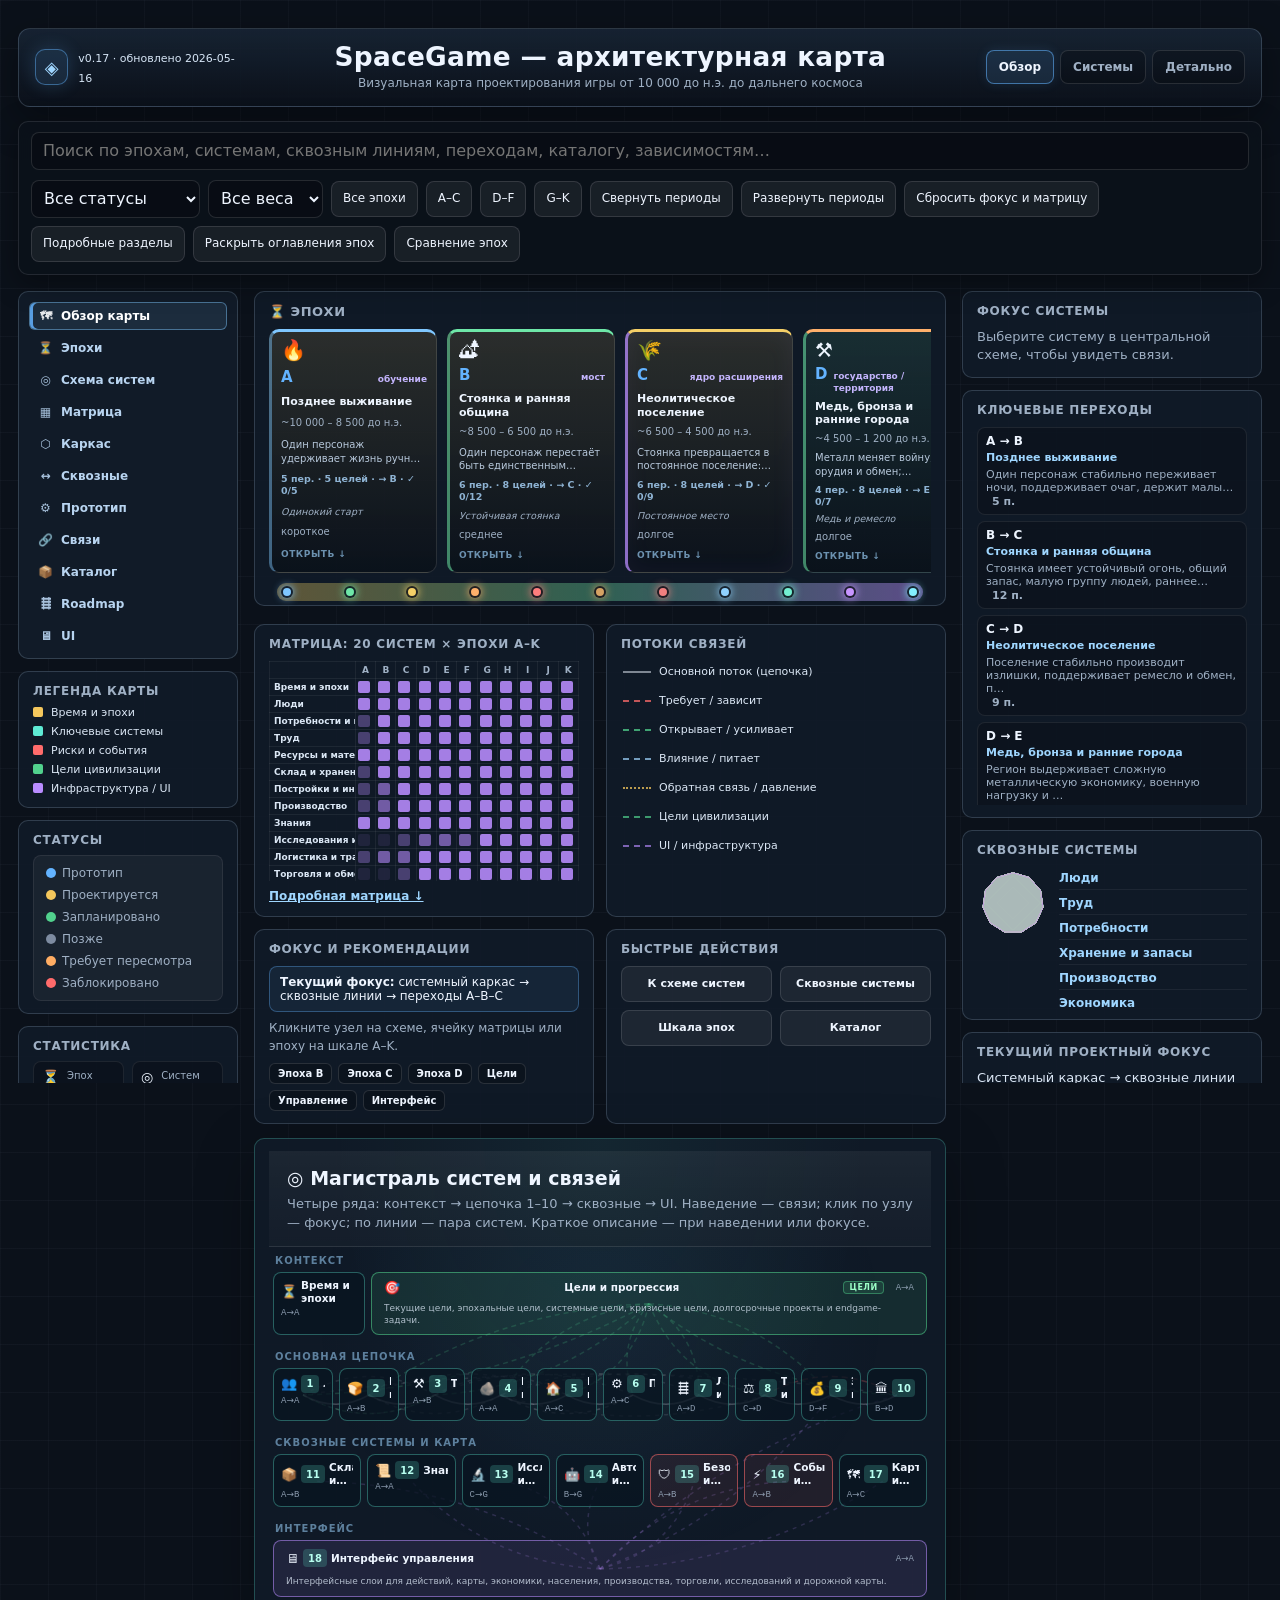
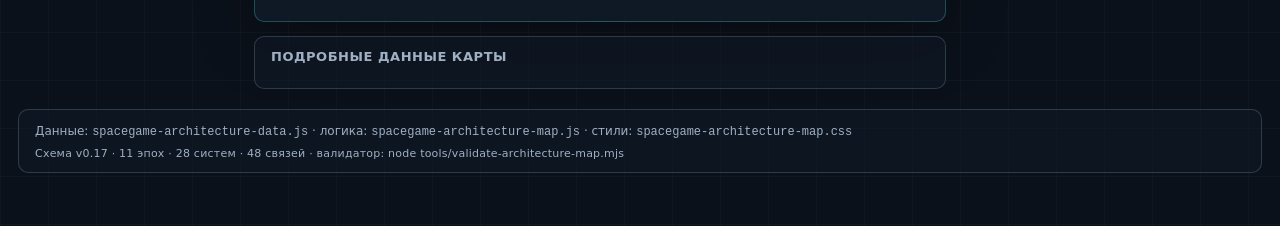
==== commit 9aae37b4: "docs: architecture map v0.17 — data bridges, progression, split viewer JS Enrich spacegame-architect" ====
--- a/docs/architecture/SPACEGAME_ARCHITECTURE_MAP.html
+++ b/docs/architecture/SPACEGAME_ARCHITECTURE_MAP.html
@@ -183,7 +183,7 @@
         </div>
 
         <details class="architecture-lower-gate" id="architecture-lower-gate">
-          <summary class="architecture-lower-summary">Подробные данные карты (шкала, матрица, каталог, зависимости…)</summary>
+          <summary class="architecture-lower-summary">Подробные данные карты</summary>
         <div class="board architecture-lower" id="architecture-lower">
           <details class="lower-gate-section" id="lower-gate-timeline">
             <summary class="lower-gate-section-summary">1. Временная шкала эпох и темп</summary>
@@ -333,3202 +333,16 @@
       </aside>
     </div>
 
-    <p class="footer-note">
-      Редактируйте данные в <code>spacegame-architecture-data.js</code>. HTML — просмотрщик, CSS — визуальный слой.
-    </p>
+    <footer class="architecture-footer" aria-label="Статус карты">
+      <p class="footer-note">
+        Данные: <code>spacegame-architecture-data.js</code> · логика: <code>spacegame-architecture-map.js</code> · стили: <code>spacegame-architecture-map.css</code>
+      </p>
+      <p class="footer-meta" id="architecture-footer-meta"></p>
+    </footer>
   </main>
 
   <script src="spacegame-architecture-data.js"></script>
-  <script>
-    const architecture = window.SPACEGAME_ARCHITECTURE;
-
-    const statusLabels = {
-      prototype: "Прототип",
-      designing: "Проектируется",
-      planned: "Запланировано",
-      later: "Позже",
-      needs_rework: "Требует пересмотра",
-      blocked: "Заблокировано"
-    };
-
-    const statusColors = {
-      prototype: "var(--blue)",
-      designing: "var(--yellow)",
-      planned: "var(--green)",
-      later: "var(--gray)",
-      needs_rework: "var(--orange)",
-      blocked: "var(--red)"
-    };
-
-    /** Порядок строк «систем» внутри карточки эпохи (ключи объекта era.systems). */
-    const eraSystemKeys = [
-      "people",
-      "needs",
-      "labor",
-      "resources",
-      "storage",
-      "craft",
-      "production",
-      "buildings",
-      "buildingUpgrades",
-      "knowledge",
-      "research",
-      "economy",
-      "logistics",
-      "trade",
-      "map",
-      "governance",
-      "security",
-      "transport",
-      "energy",
-      "goals",
-      "events",
-      "limits"
-    ];
-
-    const systemRowLabels = {
-      time: "Время и эпохи",
-      people: "Люди",
-      needs: "Потребности",
-      labor: "Труд",
-      resources: "Ресурсы",
-      storage: "Хранение",
-      craft: "Ремесло",
-      production: "Производство",
-      buildings: "Постройки",
-      buildingUpgrades: "Улучшения построек",
-      knowledge: "Знания",
-      research: "Исследования",
-      economy: "Экономика",
-      logistics: "Логистика",
-      trade: "Торговля",
-      map: "Карта",
-      governance: "Управление и институты",
-      security: "Безопасность",
-      transport: "Транспорт",
-      energy: "Энергия",
-      goals: "Цели (слой)",
-      events: "События (слой)",
-      limits: "Ограничения (слой)",
-      automation: "Автоматизация"
-    };
-
-    /** Канонический каркас `systems[]` (порядок отображения в разделе «Главные системы»). */
-    const CANONICAL_SYSTEM_IDS = [
-      "time",
-      "people",
-      "needs",
-      "labor",
-      "resources",
-      "storage",
-      "buildings",
-      "production",
-      "knowledge",
-      "research",
-      "logistics",
-      "trade",
-      "economy",
-      "governance",
-      "security",
-      "events",
-      "map",
-      "goals",
-      "automation",
-      "ui"
-    ];
-
-    const eraColors = {
-      A: "var(--a)",
-      B: "var(--b)",
-      C: "var(--c)",
-      D: "var(--d)",
-      E: "var(--e)",
-      F: "var(--f)",
-      G: "var(--g)",
-      H: "var(--h)",
-      I: "var(--i)",
-      J: "var(--j)",
-      K: "var(--k)"
-    };
-
-    const ERA_GROUPS = {
-      ABC: ["A", "B", "C"],
-      DEF: ["D", "E", "F"],
-      GHIJK: ["G", "H", "I", "J", "K"]
-    };
-
-    const ERA_ORDER = "ABCDEFGHIJK";
-
-    /** Человекочитаемые подписи проектных полей эпохи (не игровые характеристики). */
-    const roleLabelsRu = {
-      tutorial: "обучение",
-      bridge: "мост",
-      core_expansion: "ядро расширения",
-      state_expansion: "государство / территория",
-      transition: "переход",
-      industrial_core: "индустрия",
-      modern_core: "современность",
-      planetary_core: "планета",
-      space_core: "космос",
-      endgame: "финал"
-    };
-
-    const designWeightLabelsRu = {
-      light: "лёгкий",
-      medium: "средний",
-      heavy: "тяжёлый",
-      core: "ядро"
-    };
-
-    const gameplayDensityLabelsRu = {
-      low: "низкая",
-      medium: "средняя",
-      high: "высокая",
-      very_high: "очень высокая"
-    };
-
-    const playerTimeShareLabelsRu = {
-      short: "короткое",
-      medium: "среднее",
-      long: "долгое",
-      very_long: "очень долгое",
-      endgame: "endgame"
-    };
-
-    const dependencyTypeLabels = {
-      requires: "требует",
-      enables: "открывает",
-      drives: "задаёт темп",
-      feeds: "питает",
-      unlocks: "разблокирует",
-      amplifies: "усиливает",
-      stabilizes: "стабилизирует",
-      extends: "расширяет",
-      pressures: "давит на",
-      anchors: "закрепляет",
-      shapes: "задаёт форму",
-      allocates: "распределяет",
-      risks: "рискует",
-      funds: "финансирует",
-      implements: "воплощает",
-      frames: "обрамляет",
-      tests: "проверяет",
-      surfaces: "показывает",
-      demands: "требует",
-      depends: "зависит от"
-    };
-
-    const MAINLINE_CHAIN_IDS = [
-      "people",
-      "needs",
-      "labor",
-      "resources",
-      "buildings",
-      "production",
-      "logistics",
-      "trade",
-      "economy",
-      "governance"
-    ];
-    const MAINLINE_SUPPORT_IDS = [
-      "storage",
-      "knowledge",
-      "research",
-      "automation",
-      "security",
-      "events",
-      "map",
-      "goals",
-      "ui"
-    ];
-    const MAINLINE_TIME_IDS = ["time"];
-
-    const MAINLINE_SUPPORT_ROW = [
-      "storage",
-      "knowledge",
-      "research",
-      "automation",
-      "security",
-      "events",
-      "map"
-    ];
-
-    const MAINLINE_RISK_IDS = new Set(["security", "events"]);
-
-    const MAINLINE_NUMBERS = {
-      people: 1,
-      needs: 2,
-      labor: 3,
-      resources: 4,
-      buildings: 5,
-      production: 6,
-      logistics: 7,
-      trade: 8,
-      economy: 9,
-      governance: 10,
-      storage: 11,
-      knowledge: 12,
-      research: 13,
-      automation: 14,
-      security: 15,
-      events: 16,
-      map: 17,
-      ui: 18
-    };
-
-    const ERA_ICONS = {
-      A: "🔥",
-      B: "🏕",
-      C: "🌾",
-      D: "⚒",
-      E: "🏛",
-      F: "⛵",
-      G: "🏭",
-      H: "💻",
-      I: "🌍",
-      J: "🚀",
-      K: "✦"
-    };
-
-    const SYSTEM_ICONS = {
-      time: "⏳",
-      goals: "🎯",
-      people: "👥",
-      needs: "🍞",
-      labor: "⚒",
-      resources: "🪨",
-      buildings: "🏠",
-      production: "⚙",
-      logistics: "🛤",
-      trade: "⚖",
-      economy: "💰",
-      governance: "🏛",
-      storage: "📦",
-      knowledge: "📜",
-      research: "🔬",
-      automation: "🤖",
-      security: "🛡",
-      events: "⚡",
-      map: "🗺",
-      ui: "🖥"
-    };
-
-    /** Ряды схемы магистрали — CSS Grid, без absolute-позиций (нет пересечений). */
-    const MAINLINE_BANDS = [
-      { key: "ctx", title: "Контекст", gridClass: "mainline-band-grid--ctx", ids: ["time", "goals"] },
-      { key: "chain", title: "Основная цепочка", gridClass: "mainline-band-grid--chain", ids: MAINLINE_CHAIN_IDS },
-      {
-        key: "support",
-        title: "Сквозные системы и карта",
-        gridClass: "mainline-band-grid--support",
-        ids: MAINLINE_SUPPORT_ROW
-      },
-      { key: "ui", title: "Интерфейс", gridClass: "mainline-band-grid--ui", ids: ["ui"] }
-    ];
-
-    const MAINLINE_IDLE_EDGE_MAX = 28;
-
-    const SIDEBAR_NAV = [
-      ["#section-dashboard", "Обзор карты", "🗺", ""],
-      ["#section-timeline", "Эпохи", "⏳", "lower-gate-timeline"],
-      ["#section-mainline", "Схема систем", "◎", ""],
-      ["#section-systems", "Матрица", "▦", "lower-gate-systems"],
-      ["#section-core-systems", "Каркас", "⬡", "lower-gate-systems"],
-      ["#section-system-progression", "Сквозные", "↔", "lower-gate-systems"],
-      ["#section-prototype-mapping", "Прототип", "⚙", "lower-gate-systems"],
-      ["#section-dependencies", "Связи", "🔗", "lower-gate-catalog"],
-      ["#section-game-catalog", "Каталог", "📦", "lower-gate-catalog"],
-      ["#section-roadmap", "Roadmap", "🛤", "lower-gate-catalog"],
-      ["#section-screens", "UI", "🖥", "lower-gate-catalog"]
-    ];
-
-    const ANCHOR_LOWER_SECTION = {
-      "#section-timeline": "lower-gate-timeline",
-      "#section-systems": "lower-gate-systems",
-      "#section-core-systems": "lower-gate-systems",
-      "#section-prototype-mapping": "lower-gate-systems",
-      "#section-system-progression": "lower-gate-systems",
-      "#section-game-catalog": "lower-gate-catalog",
-      "#section-dependencies": "lower-gate-catalog",
-      "#section-roadmap": "lower-gate-catalog",
-      "#section-screens": "lower-gate-catalog"
-    };
-
-    const MATRIX_FOOTER_IDS = CANONICAL_SYSTEM_IDS;
-
-    const MAINLINE_ALL_IDS = new Set([
-      ...MAINLINE_CHAIN_IDS,
-      ...MAINLINE_SUPPORT_ROW,
-      "goals",
-      "ui",
-      "time"
-    ]);
-
-    const DEP_EDGE_UNLOCK = new Set(["enables", "unlocks", "opens"]);
-    const DEP_EDGE_REQUIRE = new Set(["requires", "depends", "demands"]);
-    const DEP_EDGE_INFLUENCE = new Set(["drives", "feeds", "amplifies", "funds", "extends", "enables", "unlocks", "opens"]);
-    const DEP_EDGE_FEEDBACK = new Set(["pressures", "risks", "stabilizes", "tests", "frames", "surfaces"]);
-    const DEP_EDGE_MANAGE = new Set(["allocates", "implements", "anchors", "shapes"]);
-
-    function eraPhaseGroup(eraId) {
-      if (ERA_GROUPS.ABC.includes(eraId)) return "abc";
-      if (ERA_GROUPS.DEF.includes(eraId)) return "def";
-      return "gk";
-    }
-
-    function mainlineNodeKind(id) {
-      if (id === "goals") return "goals";
-      if (id === "ui") return "infra";
-      if (MAINLINE_RISK_IDS.has(id)) return "risk";
-      if (id === "time") return "era";
-      return "spine";
-    }
-
-    function truncateText(text, max) {
-      const t = String(text || "").trim();
-      if (t.length <= max) return t;
-      return t.slice(0, max - 1) + "…";
-    }
-
-    function eraContentCounts(era) {
-      const systemsFilled = eraSystemKeys.filter(
-        (k) => era.systems && String(era.systems[k] || "").trim()
-      ).length;
-      return {
-        periods: (era.periods || []).length,
-        goals: (era.goals || []).length,
-        events: (era.events || []).length,
-        discoveries: (era.discoveries || []).length,
-        limits: (era.limits || []).length,
-        systems: systemsFilled
-      };
-    }
-
-    /** Всегда видимый слой: периоды, цели, переход — без раскрытия details. */
-    function renderEraDigestHtml(era, query, opts) {
-      opts = opts || {};
-      const compact = !!opts.compact;
-      const c = eraContentCounts(era);
-      const t = era.transition || {};
-      const to = t.to != null && String(t.to).trim() !== "" ? String(t.to).trim() : null;
-      const role = roleLabelsRu[era.role] || era.role || "";
-
-      const chips = [];
-      if (c.periods) chips.push(`<span class="era-chip">${c.periods} пер.</span>`);
-      if (c.goals) chips.push(`<span class="era-chip">${c.goals} целей</span>`);
-      if (c.events) chips.push(`<span class="era-chip">${c.events} событ.</span>`);
-      if (c.systems) chips.push(`<span class="era-chip">${c.systems} слоёв</span>`);
-      if (to)
-        chips.push(
-          `<button type="button" class="era-chip era-chip--next" data-era-chip-focus="${escapeHtml(to)}" title="Открыть эпоху ${escapeHtml(to)}">→ ${escapeHtml(to)}</button>`
-        );
-      if (role) chips.push(`<span class="era-chip era-chip--role">${escapeHtml(role)}</span>`);
-      const progEarly = transitionChecklistProgress(era.id);
-      if (progEarly.total > 0)
-        chips.push(
-          `<span class="era-chip era-chip--check" title="Чеклист перехода">✓ ${progEarly.done}/${progEarly.total}</span>`
-        );
-
-      let periodStrip = "";
-      if ((era.periods || []).length) {
-        const showSum = !compact;
-        periodStrip = `<div class="era-period-strip" role="list" aria-label="Периоды эпохи">
-          ${(era.periods || [])
-            .map((p) => {
-              const sum = showSum && p.summary ? `<span class="era-period-pill-sum">${highlightPlain(truncateText(p.summary, 100), query)}</span>` : "";
-              return `<button type="button" class="era-period-pill" role="listitem" data-era-period-jump="${escapeHtml(era.id)}" data-period-id="${escapeHtml(p.id)}" title="Открыть период на шкале">
-                <span class="era-period-pill-id">${highlightPlain(p.id, query)}</span>
-                <span class="era-period-pill-title">${highlightPlain(p.title, query)}</span>
-                ${sum}
-              </button>`;
-            })
-            .join("")}
-        </div>`;
-      }
-
-      const goalLimit = compact ? 2 : 4;
-      const goalItems = (era.goals || []).slice(0, goalLimit);
-      const goalsHtml = goalItems.length
-        ? `<ul class="era-digest-goals">${goalItems.map((g) => `<li>${highlightPlain(g, query)}</li>`).join("")}</ul>`
-        : "";
-
-      const firstCheck =
-        Array.isArray(t.checklist) && t.checklist.length ? String(t.checklist[0] || "").trim() : "";
-      const transText = String(t.condition || firstCheck || "").trim();
-      const transHtml = transText
-        ? `<div class="era-digest-transition">
-            <span class="era-digest-transition-label">Переход${to ? ` → ${escapeHtml(to)}` : ""}:</span>
-            <span class="era-digest-transition-text">${highlightPlain(truncateText(transText, compact ? 110 : 200), query)}</span>
-          </div>`
-        : "";
-
-      const eventTeaser =
-        !compact && (era.events || []).length
-          ? `<div class="era-digest-teaser"><span class="era-digest-teaser-label">События:</span> ${(era.events || [])
-              .slice(0, 2)
-              .map((e) => highlightPlain(truncateText(e, 72), query))
-              .join(" · ")}</div>`
-          : "";
-      const discTeaser =
-        !compact && (era.discoveries || []).length
-          ? `<div class="era-digest-teaser"><span class="era-digest-teaser-label">Открытия:</span> ${highlightPlain(truncateText(era.discoveries[0], 90), query)}</div>`
-          : "";
-
-      const guideline =
-        era.contentGuideline && String(era.contentGuideline).trim() && !compact
-          ? `<p class="era-digest-guideline">${highlightPlain(truncateText(era.contentGuideline.trim(), 220), query)}</p>`
-          : "";
-
-      if (!chips.length && !periodStrip && !goalsHtml && !transHtml && !guideline && !eventTeaser && !discTeaser)
-        return "";
-
-      return `
-        <div class="era-digest">
-          <div class="era-digest-chips">${chips.join("")}</div>
-          ${periodStrip}
-          ${guideline}
-          ${eventTeaser}
-          ${discTeaser}
-          ${goalsHtml ? `<div class="era-digest-block"><p class="era-digest-block-label">Фокус эпохи</p>${goalsHtml}</div>` : ""}
-          ${transHtml}
-        </div>`;
-    }
-
-    const state = {
-      search: "",
-      status: "all",
-      designWeight: "all",
-      visibleEraIds: null,
-      periodsCollapsed: false,
-      viewMode: "balanced",
-      matrixHighlightSystemId: null,
-      coreSystemsCategory: "all",
-      dashboardView: "overview",
-      focusedSystemId: null,
-      focusedEraId: null,
-      hoveredSystemId: null,
-      applyingHash: false,
-      lowerGateOpen: false,
-      eraCompareActive: false,
-      eraCompareLeft: "B",
-      eraCompareRight: "C"
-    };
-
-    const TRANSITION_CHECKLIST_STORAGE_KEY = "sg-arch-transition-checklist-v1";
-
-    function readTransitionChecklistStore() {
-      try {
-        const raw = localStorage.getItem(TRANSITION_CHECKLIST_STORAGE_KEY);
-        return raw ? JSON.parse(raw) : {};
-      } catch {
-        return {};
-      }
-    }
-
-    function writeTransitionChecklistStore(store) {
-      try {
-        localStorage.setItem(TRANSITION_CHECKLIST_STORAGE_KEY, JSON.stringify(store));
-      } catch {
-        /* ignore quota / private mode */
-      }
-    }
-
-    function getTransitionChecklistDone(eraId) {
-      const store = readTransitionChecklistStore();
-      const era = store[eraId];
-      return era && typeof era === "object" ? era : {};
-    }
-
-    function setTransitionChecklistDone(eraId, index, checked) {
-      const store = readTransitionChecklistStore();
-      if (!store[eraId] || typeof store[eraId] !== "object") store[eraId] = {};
-      if (checked) store[eraId][String(index)] = true;
-      else delete store[eraId][String(index)];
-      writeTransitionChecklistStore(store);
-    }
-
-    function transitionChecklistProgress(eraId) {
-      const era = architecture.eras.find((e) => e && e.id === eraId);
-      const ch = era && era.transition && Array.isArray(era.transition.checklist) ? era.transition.checklist : [];
-      if (!ch.length) return { done: 0, total: 0 };
-      const doneMap = getTransitionChecklistDone(eraId);
-      let done = 0;
-      ch.forEach((_, i) => {
-        if (doneMap[String(i)]) done += 1;
-      });
-      return { done, total: ch.length };
-    }
-
-    function renderInteractiveTransitionChecklist(era, query) {
-      const ch = era.transition && Array.isArray(era.transition.checklist) ? era.transition.checklist : [];
-      if (!ch.length) return "";
-      const doneMap = getTransitionChecklistDone(era.id);
-      const prog = transitionChecklistProgress(era.id);
-      const items = ch
-        .map((text, i) => {
-          const on = !!doneMap[String(i)];
-          return `<li class="transition-check-item${on ? " is-done" : ""}">
-            <label class="transition-check-label">
-              <input type="checkbox" class="transition-check-input" data-transition-era="${escapeHtml(era.id)}" data-transition-idx="${i}"${on ? " checked" : ""} />
-              <span>${highlightPlain(text, query)}</span>
-            </label>
-          </li>`;
-        })
-        .join("");
-      return `<div class="transition-checklist-wrap transition-checklist-wrap--interactive">
-        <p class="transition-checklist-heading">Чеклист перехода <span class="transition-checklist-progress">${prog.done}/${prog.total}</span></p>
-        <ul class="transition-checklist">${items}</ul>
-        <p class="transition-checklist-hint">Отметки сохраняются в браузере (проектный прогресс, не статус прототипа).</p>
-      </div>`;
-    }
-
-    function escapeHtml(value) {
-      return String(value ?? "")
-        .replaceAll("&", "&amp;")
-        .replaceAll("<", "&lt;")
-        .replaceAll(">", "&gt;")
-        .replaceAll('"', "&quot;")
-        .replaceAll("'", "&#039;");
-    }
-
-    function escapeRegExp(s) {
-      return String(s).replace(/[.*+?^${}()|[\]\\]/g, "\\$&");
-    }
-
-    /** Подсветка первого вхождения запроса в уже экранированной строке (безопасно). */
-    function markInEscaped(escaped, query) {
-      const q = String(query || "").trim();
-      if (!q || !escaped) return escaped;
-      const qLower = q.toLowerCase();
-      const lowerEsc = escaped.toLowerCase();
-      const idx = lowerEsc.indexOf(qLower);
-      if (idx < 0) return escaped;
-      for (let end = idx + 1; end <= escaped.length; end++) {
-        if (escaped.slice(idx, end).toLowerCase() === qLower) {
-          return (
-            escaped.slice(0, idx) +
-            "<mark class=\"search-hit\">" +
-            escaped.slice(idx, end) +
-            "</mark>" +
-            escaped.slice(end)
-          );
-        }
-      }
-      return escaped;
-    }
-
-    function highlightPlain(text, query) {
-      return markInEscaped(escapeHtml(text), query);
-    }
-
-    function includesText(item, query) {
-      if (!query) return true;
-      return JSON.stringify(item).toLowerCase().includes(query.toLowerCase());
-    }
-
-    function isEraVisible(era) {
-      const byEraGroup = !state.visibleEraIds || state.visibleEraIds.includes(era.id);
-      const byStatus = state.status === "all" || era.status === state.status;
-      const byWeight = state.designWeight === "all" || era.designWeight === state.designWeight;
-      const bySearch = includesText(era, state.search);
-      return byEraGroup && byStatus && byWeight && bySearch;
-    }
-
-    function eraSearchMatch(era) {
-      return !!(state.search && includesText(era, state.search));
-    }
-
-    function timelineFlexGrow(era) {
-      const span = era.timelineSpanYears;
-      if (!span || span.from == null || span.to == null) return 1;
-      const w = span.to - span.from;
-      return Math.max(1, w);
-    }
-
-    /** Доля заполнения обязательной структуры в data.js (не «больше целей — лучше»). */
-    function computeEraCompleteness(era) {
-      let filled = 0;
-      let total = 0;
-      const bump = (ok) => {
-        total += 1;
-        if (ok) filled += 1;
-      };
-      bump((era.periods || []).length > 0);
-      bump(!!(era.transition && String(era.transition.condition || "").trim()));
-      bump(!!String(era.role || "").trim());
-      bump(!!String(era.designWeight || "").trim());
-      bump(!!String(era.gameplayDensity || "").trim());
-      bump(!!String(era.playerTimeShare || "").trim());
-      bump(!!String(era.contentGuideline || "").trim());
-      const cl = era.transition && era.transition.checklist;
-      bump(Array.isArray(cl) && cl.length > 0 && cl.every((x) => String(x || "").trim()));
-      eraSystemKeys.forEach((key) => {
-        total += 1;
-        const v = era.systems && era.systems[key];
-        if (v && String(v).trim()) filled += 1;
-      });
-      return { filled, total };
-    }
-
-    function eraMetaBadgesHtml(era) {
-      const r = roleLabelsRu[era.role] || era.role || "—";
-      const dw = designWeightLabelsRu[era.designWeight] || era.designWeight || "—";
-      const gd = gameplayDensityLabelsRu[era.gameplayDensity] || era.gameplayDensity || "—";
-      const pts = playerTimeShareLabelsRu[era.playerTimeShare] || era.playerTimeShare || "—";
-      return `
-        <div class="era-meta-badges" aria-label="Проектные метки эпохи">
-          <span class="era-metric" title="Роль: ${escapeHtml(r)}">${escapeHtml(r)}</span>
-          <span class="era-metric" title="Вес дизайна: ${escapeHtml(dw)}">${escapeHtml(dw)}</span>
-          <span class="era-metric" title="Плотность решений: ${escapeHtml(gd)}">${escapeHtml(gd)}</span>
-          <span class="era-metric" title="Доля игрового времени: ${escapeHtml(pts)}">${escapeHtml(pts)}</span>
-        </div>`;
-    }
-
-    function matrixActiveEraIdSet(eras, systemId) {
-      if (!systemId) return new Set();
-      const sys = architecture.systems.find((s) => s.id === systemId);
-      if (!sys) return new Set();
-      return new Set(
-        eras.filter((e) => systemPhase(sys, e.id).level !== "lvl0").map((e) => e.id)
-      );
-    }
-    function systemPhase(system, eraId) {
-      if (eraId < system.appearsIn) {
-        return { level: "lvl0", label: "—", note: "еще не появляется" };
-      }
-      if (eraId === system.appearsIn && eraId === system.becomesCoreIn) {
-        return { level: "lvl3", label: "ядро", note: system.status };
-      }
-      if (eraId === system.appearsIn) {
-        return { level: "lvl1", label: "появляется", note: system.status };
-      }
-      if (eraId < system.becomesCoreIn) {
-        return { level: "lvl2", label: "развивается", note: system.status };
-      }
-      return { level: "lvl3", label: "ключевая", note: system.status };
-    }
-
-    function createStatusPill(status) {
-      return `<span class="status-pill">${escapeHtml(statusLabels[status] || status)}</span>`;
-    }
-
-    function renderListHtml(items, query) {
-      if (!items || !items.length) return "";
-      return `<ul class="era-bullets">${items.map((t) => `<li>${highlightPlain(t, query)}</li>`).join("")}</ul>`;
-    }
-
-    function renderDetailsSection(title, innerHtml, options) {
-      if (!innerHtml || !String(innerHtml).trim()) return "";
-      const open = options.open ? " open" : "";
-      return `<details class="era-sec"${open}><summary class="era-sec-sum">${escapeHtml(title)}</summary><div class="era-sec-body">${innerHtml}</div></details>`;
-    }
-
-    function renderTransitionBlock(era, query) {
-      const t = era.transition || {};
-      const unlocks = (t.unlocks || []).map((u) => highlightPlain(u, query)).join(", ") || "—";
-      const checklistBlock = renderInteractiveTransitionChecklist(era, query);
-      const toLabel = t.to == null || t.to === "" ? "нет (конец шкалы A–K)" : String(t.to);
-      const inner = `
-        <p><strong>К ${escapeHtml(toLabel)}:</strong> ${highlightPlain(t.condition || "", query)}</p>
-        <p><strong>Открывает:</strong> ${unlocks}</p>
-        ${checklistBlock}
-      `;
-      return inner;
-    }
-
-    function renderEraCard(era, opts) {
-      opts = opts || {};
-      const forceExpanded = !!opts.forceExpanded;
-      const inInspector = !!opts.inInspector;
-      const query = state.search;
-      const compact = !forceExpanded && state.viewMode === "compact";
-      const balanced = !forceExpanded && state.viewMode === "balanced";
-      const periodsOpen = forceExpanded || (!state.periodsCollapsed && !compact);
-      const transOpen = forceExpanded || balanced || state.viewMode === "detailed";
-      const secOpen = forceExpanded || balanced || state.viewMode === "detailed";
-
-      const matchClass = eraSearchMatch(era) ? " is-search-match" : "";
-
-      const goals = era.goals;
-      const events = era.events;
-      const discoveries = era.discoveries;
-      const limits = era.limits;
-
-      const periodsInner = (era.periods || [])
-        .map(
-          (p) => `
-        <div class="period-line" id="era-${escapeHtml(era.id)}-period-${escapeHtml(p.id)}">
-          <strong>${highlightPlain(p.id, query)}:</strong> ${highlightPlain(p.title, query)} · ${highlightPlain(p.dates, query)}
-          <div class="period-sum">${highlightPlain(p.summary, query)}</div>
-        </div>`
-        )
-        .join("");
-
-      const systemRows = eraSystemKeys
-        .map((key) => {
-          const val = era.systems && era.systems[key];
-          if (!val) return "";
-          return `
-            <div class="era-row">
-              <b>${escapeHtml(systemRowLabels[key] || key)}</b>
-              <span>${highlightPlain(val, query)}</span>
-            </div>`;
-        })
-        .join("");
-
-      const transitionInner = renderTransitionBlock(era, query);
-
-      const principleInner =
-        era.contentGuideline && String(era.contentGuideline).trim()
-          ? `<p class="principle-text">${highlightPlain(era.contentGuideline.trim(), query)}</p>`
-          : "";
-      const principleOpen =
-        forceExpanded ||
-        balanced ||
-        era.role === "bridge" ||
-        era.role === "tutorial" ||
-        state.viewMode === "detailed";
-      const principleSection = principleInner
-        ? renderDetailsSection("Принцип наполнения", principleInner, { open: principleOpen })
-        : "";
-
-      const comp = computeEraCompleteness(era);
-      const compPct = comp.total ? Math.round((100 * comp.filled) / comp.total) : 0;
-      const spanNote =
-        era.timelineSpanYears && era.timelineSpanYears.note
-          ? ` <abbr class="timeline-span-note" title="${escapeHtml(era.timelineSpanYears.note)}">*</abbr>`
-          : "";
-      const flexGrow = timelineFlexGrow(era);
-
-      let bodyHtml = "";
-
-      if (compact) {
-        bodyHtml += renderDetailsSection(
-          `Периоды (${(era.periods || []).length})`,
-          periodsInner,
-          { open: false }
-        );
-        bodyHtml += principleSection;
-        if (goals && goals.length)
-          bodyHtml += renderDetailsSection(`Цели (${goals.length})`, renderListHtml(goals, query), { open: false });
-        if (limits && limits.length)
-          bodyHtml += renderDetailsSection(`Ограничения (${limits.length})`, renderListHtml(limits, query), {
-            open: false
-          });
-        bodyHtml += renderDetailsSection("Переход", transitionInner, { open: false });
-      } else {
-        bodyHtml += renderDetailsSection(`Периоды (${(era.periods || []).length})`, periodsInner, {
-          open: periodsOpen
-        });
-        bodyHtml += principleSection;
-        if (goals && goals.length)
-          bodyHtml += renderDetailsSection("Цели", renderListHtml(goals, query), { open: secOpen });
-        if (events && events.length)
-          bodyHtml += renderDetailsSection("События", renderListHtml(events, query), { open: secOpen });
-        if (discoveries && discoveries.length)
-          bodyHtml += renderDetailsSection("Открытия", renderListHtml(discoveries, query), { open: secOpen });
-        if (limits && limits.length)
-          bodyHtml += renderDetailsSection("Ограничения", renderListHtml(limits, query), { open: secOpen });
-        if (systemRows.trim())
-          bodyHtml += renderDetailsSection("Системы", `<div class="era-list">${systemRows}</div>`, { open: secOpen });
-        bodyHtml += renderDetailsSection("Переход", transitionInner, { open: transOpen });
-      }
-
-      const paceHtml = compact && !forceExpanded
-        ? ""
-        : `<div class="pace"><strong>Темп:</strong> ${highlightPlain(era.timePace || "", query)}</div>`;
-
-      const completenessHtml = compact && !forceExpanded
-        ? ""
-        : `<div class="era-completeness" title="Чеклист обязательной структуры в data.js: периоды, проектные поля эпохи, условие перехода, непустой чеклист перехода, заполненные слои systems. Не оценка «чем больше целей/событий — тем лучше».">
-            <span class="era-completeness-label">Полнота структуры</span>
-            <span class="era-completeness-bar" aria-hidden="true"><i style="width:${compPct}%"></i></span>
-            <span class="era-completeness-num">${comp.filled}/${comp.total}</span>
-          </div>`;
-
-      const dw = era.designWeight && String(era.designWeight).trim() ? String(era.designWeight).trim() : "medium";
-      const counts = eraContentCounts(era);
-      const tc = transitionChecklistProgress(era.id);
-      const inspectorHero = inInspector
-        ? `<header class="era-inspector-hero">
-            <span class="era-inspector-hero-icon" aria-hidden="true">${ERA_ICONS[era.id] || "•"}</span>
-            <div class="era-inspector-hero-text">
-              <p class="era-inspector-hero-dates">${highlightPlain(era.dates, query)}${spanNote}</p>
-              <p class="era-inspector-hero-sum">${highlightPlain(era.summary, query)}</p>
-            </div>
-            <div class="era-inspector-hero-stats">
-              ${counts.periods ? `<span class="era-chip">${counts.periods} пер.</span>` : ""}
-              ${counts.goals ? `<span class="era-chip">${counts.goals} целей</span>` : ""}
-              ${tc.total ? `<span class="era-chip era-chip--check">✓ ${tc.done}/${tc.total}</span>` : ""}
-            </div>
-          </header>`
-        : "";
-      const toolbarHtml = inInspector
-        ? ""
-        : `<div class="era-card-toolbar">
-            <button type="button" class="era-card-action" data-era-focus="${escapeHtml(era.id)}">Фокус</button>
-            <button type="button" class="era-card-action" data-era-scroll="${escapeHtml(era.id)}">Шкала</button>
-          </div>`;
-      const titleHtml = inInspector
-        ? ""
-        : `<button type="button" class="era-title-btn" data-era-focus="${escapeHtml(era.id)}">
-            <h3 class="era-title"><span class="era-code">${highlightPlain(era.id, query)}</span>${highlightPlain(era.title, query)}</h3>
-          </button>`;
-
-      return `
-        <article class="era-card searchable era-card--interactive${inInspector ? " era-card--inspector" : ""} era-weight-${escapeHtml(dw)}${compact ? " is-compact" : ""}${balanced ? " is-balanced" : ""}${forceExpanded ? " is-expanded" : ""}${matchClass}" id="era-${escapeHtml(era.id)}" data-era-id="${escapeHtml(era.id)}" data-status="${escapeHtml(era.status)}" data-design-weight="${escapeHtml(dw)}" style="--era-color: ${eraColors[era.id] || "var(--blue)"}; flex: ${flexGrow} 1 220px">
-          ${inInspector ? "" : '<div class="era-dot"></div>'}
-          ${inspectorHero}
-          ${toolbarHtml}
-          ${titleHtml}
-          ${inInspector ? "" : `<p class="era-dates">${highlightPlain(era.dates, query)}${spanNote}</p>`}
-          ${eraMetaBadgesHtml(era)}
-          ${createStatusPill(era.status)}
-          ${completenessHtml}
-          ${inInspector ? "" : `<p class="summary">${highlightPlain(era.summary, query)}</p>`}
-          ${renderEraDigestHtml(era, query, { compact: inInspector ? false : compact })}
-          <div class="era-sections">${bodyHtml}</div>
-          ${paceHtml}
-        </article>`;
-    }
-
-    function renderMeta() {
-      document.title = architecture.meta.title;
-      document.getElementById("map-title").textContent = architecture.meta.title;
-      document.getElementById("map-description").textContent = architecture.meta.description;
-      document.getElementById("map-version").textContent = `v${architecture.meta.version} · обновлено ${architecture.meta.updatedAt}`;
-    }
-
-    function renderStatusFilter() {
-      const select = document.getElementById("status-filter");
-      const statuses = [
-        ...new Set([
-          ...architecture.eras.map((era) => era.status),
-          ...architecture.systems.map((system) => system.status),
-          ...(architecture.systemProgression || []).map((p) => p.status),
-          ...architecture.roadmap.map((item) => item.status),
-          ...(architecture.gameResources || []).map((x) => x.status),
-          ...(architecture.gameResearch || []).map((x) => x.status),
-          ...(architecture.gameTechnologies || []).map((x) => x.status),
-          ...(architecture.gameEnterprises || []).map((x) => x.status),
-          ...(architecture.gameCatalog && architecture.gameCatalog.status ? [architecture.gameCatalog.status] : [])
-        ])
-      ];
-      while (select.options.length > 1) select.remove(1);
-      statuses.forEach((status) => {
-        const option = document.createElement("option");
-        option.value = status;
-        option.textContent = statusLabels[status] || status;
-        select.append(option);
-      });
-    }
-
-    function renderLegend() {
-      const legend = document.getElementById("status-legend");
-      legend.innerHTML = Object.entries(statusLabels)
-        .map(
-          ([status, label]) =>
-            `<span><i class="dot" style="background: ${statusColors[status]}"></i>${escapeHtml(label)}</span>`
-        )
-        .join("");
-    }
-
-    function renderSidebarNav() {
-      const nav = document.getElementById("architecture-sidebar-nav");
-      if (!nav) return;
-      nav.innerHTML = SIDEBAR_NAV.map(([href, label, icon, lower]) => {
-        const lowerAttr = lower ? ` data-lower-section="${escapeHtml(lower)}"` : "";
-        return `<a class="architecture-sidebar-link" href="${escapeHtml(href)}"${lowerAttr}><span class="sidebar-link-icon" aria-hidden="true">${icon}</span><span class="sidebar-link-text">${escapeHtml(label)}</span></a>`;
-      }).join("");
-    }
-
-    function renderSidebarStats() {
-      const el = document.getElementById("sidebar-stats");
-      if (!el) return;
-      const eras = architecture.eras || [];
-      const systems = architecture.systems || [];
-      const deps = architecture.dependencies || [];
-      const sp = architecture.systemProgression || [];
-      let goals = 0;
-      let events = 0;
-      for (const e of eras) {
-        if (e && Array.isArray(e.goals)) goals += e.goals.length;
-        if (e && Array.isArray(e.events)) events += e.events.length;
-      }
-      const rows = [
-        ["⏳", "Эпох", String(eras.length)],
-        ["◎", "Систем", String(systems.length)],
-        ["🔗", "Связей", String(deps.length)],
-        ["↔", "Сквозных", String(sp.length)],
-        ["🎯", "Целей", String(goals)],
-        ["⚡", "Событий", String(events)]
-      ];
-      el.innerHTML = rows
-        .map(
-          ([icon, k, v]) =>
-            `<div class="sidebar-stat-card"><span class="sidebar-stat-icon" aria-hidden="true">${icon}</span><div><dt>${escapeHtml(k)}</dt><dd>${escapeHtml(v)}</dd></div></div>`
-        )
-        .join("");
-    }
-
-    function openLowerGate(open) {
-      const gate = document.getElementById("architecture-lower-gate");
-      if (!gate) return;
-      gate.open = open !== false;
-      state.lowerGateOpen = gate.open;
-      syncLowerGateButton();
-    }
-
-    function openLowerSection(sectionId) {
-      openLowerGate(true);
-      if (sectionId) {
-        const sec = document.getElementById(sectionId);
-        if (sec) sec.open = true;
-      }
-    }
-
-    function openAllLowerSections(open) {
-      ["lower-gate-timeline", "lower-gate-systems", "lower-gate-catalog"].forEach((id) => {
-        const el = document.getElementById(id);
-        if (el) el.open = !!open;
-      });
-    }
-
-    function syncLowerGateButton() {
-      const btn = document.getElementById("btn-toggle-lower-gate");
-      const gate = document.getElementById("architecture-lower-gate");
-      if (!btn || !gate) return;
-      btn.classList.toggle("is-active", gate.open);
-      btn.textContent = gate.open ? "Скрыть подробные разделы" : "Подробные разделы";
-    }
-
-    function expandAllEraDetailSections() {
-      state.periodsCollapsed = false;
-      document
-        .querySelectorAll("#timeline-grid details.era-sec, #era-inspector-root details.era-sec")
-        .forEach((d) => {
-          d.open = true;
-        });
-    }
-
-    function resolveFocusedEraId() {
-      const hash = (location.hash || "").replace(/^#/, "");
-      const em = /^era-([A-K])$/i.exec(hash);
-      return state.focusedEraId || (em ? em[1].toUpperCase() : null);
-    }
-
-    function openPeriodSection(eraId, periodId) {
-      if (!eraId || !periodId) return;
-      openLowerSection("lower-gate-timeline");
-      scrollToEra(eraId);
-      requestAnimationFrame(() => {
-        const card = document.getElementById(`era-${eraId}`);
-        if (!card) return;
-        card.querySelectorAll("details.era-sec").forEach((d) => {
-          const sum = d.querySelector(".era-sec-sum");
-          if (sum && String(sum.textContent || "").includes("Периоды")) d.open = true;
-        });
-        const line = document.getElementById(`era-${eraId}-period-${periodId}`);
-        if (line) {
-          line.classList.add("period-line--focus");
-          line.scrollIntoView({ behavior: "smooth", block: "center" });
-          window.setTimeout(() => line.classList.remove("period-line--focus"), 2600);
-        }
-      });
-    }
-
-    function renderBridgePanel() {
-      const panel = document.getElementById("bridge-panel-b-c");
-      const root = document.getElementById("bridge-panel-root");
-      const refEl = document.getElementById("bridge-panel-ref");
-      if (!panel || !root) return;
-      const bridge = architecture.architectureBridge && architecture.architectureBridge.B_to_C;
-      const eraId = resolveFocusedEraId();
-      if (!bridge || (eraId !== "B" && eraId !== "C")) {
-        panel.hidden = true;
-        root.innerHTML = "";
-        return;
-      }
-      panel.hidden = false;
-      if (refEl) refEl.textContent = bridge.docRef ? `Документ: ${bridge.docRef}` : "";
-
-      const listHtml = (items) =>
-        items && items.length
-          ? `<ul class="bridge-list">${items.map((t) => `<li>${escapeHtml(String(t))}</li>`).join("")}</ul>`
-          : '<p class="bridge-empty">—</p>';
-
-      const inheritsHtml =
-        bridge.inherits && bridge.inherits.length
-          ? `<ul class="bridge-inherits">${bridge.inherits
-              .map(
-                (r) =>
-                  `<li><button type="button" class="bridge-system-link" data-bridge-system="${escapeHtml(r.system)}">${escapeHtml(r.system)}</button> — ${escapeHtml(r.note)}</li>`
-              )
-              .join("")}</ul>`
-          : "";
-
-      const shiftsHtml = (bridge.shifts || [])
-        .map(
-          (s) =>
-            `<details class="bridge-sec" open><summary class="bridge-sec-sum">${escapeHtml(s.title)}</summary><div class="bridge-sec-body">${listHtml(s.items)}</div></details>`
-        )
-        .join("");
-
-      root.innerHTML = `
-        <p class="bridge-summary">${escapeHtml(bridge.summary)}</p>
-        ${shiftsHtml}
-        <details class="bridge-sec"><summary class="bridge-sec-sum">Перестаёт быть нормой (руками)</summary><div class="bridge-sec-body">${listHtml(bridge.stopsDoing)}</div></details>
-        <details class="bridge-sec"><summary class="bridge-sec-sum">Становится трудом поселения</summary><div class="bridge-sec-body">${listHtml(bridge.settlementLabor)}</div></details>
-        <details class="bridge-sec" open><summary class="bridge-sec-sum">Наследует прототип (системы)</summary><div class="bridge-sec-body">${inheritsHtml}</div></details>
-        <details class="bridge-sec"><summary class="bridge-sec-sum">UI становится второстепенным</summary><div class="bridge-sec-body">${listHtml(bridge.uiSecondary)}</div></details>
-        <details class="bridge-sec" open><summary class="bridge-sec-sum">Критерии перехода к C (дизайн)</summary><div class="bridge-sec-body">${listHtml(bridge.criteria)}</div></details>
-        <details class="bridge-sec"><summary class="bridge-sec-sum">Минимальный макет C до кода</summary><div class="bridge-sec-body">${listHtml(bridge.minDesignPack)}</div></details>
-        <details class="bridge-sec"><summary class="bridge-sec-sum">Запрещено до моста</summary><div class="bridge-sec-body">${listHtml(bridge.forbiddenUntilBridge)}</div></details>
-        <p class="bridge-hint">Полный текст — <code>A_B_TO_C_BRIDGE.md</code> в корне репозитория. Чеклист перехода B→C — в карточке эпохи B (отмечается в браузере).</p>
-      `;
-    }
-
-    function getPrototypeEraRow(eraId) {
-      const pm = architecture.prototypeMapping;
-      if (!pm || !Array.isArray(pm.eras)) return null;
-      return pm.eras.find((r) => r && r.eraId === eraId) || null;
-    }
-
-    function renderPrototypeModulesHtml(row, compact) {
-      if (!row || !row.modules || !row.modules.length) return '<p class="prototype-empty">Нет привязанных модулей.</p>';
-      const rows = row.modules
-        .map((mod) => {
-          const sys =
-            mod.systemIds && mod.systemIds.length
-              ? mod.systemIds
-                  .map((sid) => {
-                    const s = architecture.systems.find((x) => x && x.id === sid);
-                    return `<button type="button" class="game-system-link" data-catalog-system="${escapeHtml(sid)}">${escapeHtml(s ? s.title : sid)}</button>`;
-                  })
-                  .join(" ")
-              : "—";
-          return `<tr>
-            <td><code class="prototype-path">${escapeHtml(mod.path)}</code></td>
-            <td>${escapeHtml(mod.label)}</td>
-            <td>${createStatusPill(mod.status || "planned")}</td>
-            ${compact ? "" : `<td class="prototype-sys-cell">${sys}</td>`}
-          </tr>`;
-        })
-        .join("");
-      return `<table class="prototype-modules-table"><thead><tr>
-        <th>Файл</th><th>Смысл</th><th>Статус</th>${compact ? "" : "<th>Системы</th>"}
-      </tr></thead><tbody>${rows}</tbody></table>`;
-    }
-
-    function renderPrototypeDashPanel() {
-      const panel = document.getElementById("prototype-dash-panel");
-      const root = document.getElementById("prototype-dash-root");
-      if (!panel || !root) return;
-      const eraId = resolveFocusedEraId();
-      if (!eraId || !["A", "B", "C"].includes(eraId)) {
-        panel.hidden = true;
-        root.innerHTML = "";
-        return;
-      }
-      const pm = architecture.prototypeMapping;
-      const row = getPrototypeEraRow(eraId);
-      if (!pm || !row) {
-        panel.hidden = true;
-        root.innerHTML = "";
-        return;
-      }
-      panel.hidden = false;
-      const screens = (row.screens || []).join(", ") || "—";
-      const gaps =
-        row.gaps && row.gaps.length
-          ? `<ul class="prototype-gaps">${row.gaps.map((g) => `<li>${escapeHtml(g)}</li>`).join("")}</ul>`
-          : "";
-      root.innerHTML = `
-        <p class="prototype-era-sum">${escapeHtml(row.summary)}</p>
-        <p class="prototype-era-meta"><strong>Экраны:</strong> ${escapeHtml(screens)} · <strong>Ключ прототипа:</strong> <code>${escapeHtml(row.prototypeEraKey || "")}</code></p>
-        ${renderPrototypeModulesHtml(row, true)}
-        ${gaps ? `<details class="prototype-gaps-sec" open><summary>Пробелы до эпохи ${escapeHtml(eraId)}</summary>${gaps}</details>` : ""}
-        <p class="prototype-dash-more"><button type="button" class="quick-action-btn" data-quick-scroll="#section-prototype-mapping">Полная таблица прототипа ↓</button></p>
-      `;
-    }
-
-    function renderPrototypeMappingSection() {
-      const root = document.getElementById("prototype-mapping-root");
-      if (!root) return;
-      const pm = architecture.prototypeMapping;
-      if (!pm) {
-        root.innerHTML = '<div class="empty-state">Нет данных prototypeMapping.</div>';
-        return;
-      }
-      const blocks = (pm.eras || [])
-        .map((row) => {
-          const era = architecture.eras.find((e) => e && e.id === row.eraId);
-          const gaps =
-            row.gaps && row.gaps.length
-              ? `<details class="prototype-gaps-sec"><summary>Пробелы / риски</summary><ul class="prototype-gaps">${row.gaps.map((g) => `<li>${escapeHtml(g)}</li>`).join("")}</ul></details>`
-              : "";
-          return `<div class="prototype-era-block" id="prototype-era-${escapeHtml(row.eraId)}">
-            <h3 class="prototype-era-title"><span class="era-code">${escapeHtml(row.eraId)}</span> ${escapeHtml(era ? era.title : row.eraId)} ${createStatusPill(row.mapStatus || "planned")}</h3>
-            <p>${escapeHtml(row.summary)}</p>
-            ${renderPrototypeModulesHtml(row, false)}
-            ${gaps}
-          </div>`;
-        })
-        .join("");
-      root.innerHTML = `
-        <div class="prototype-mapping-intro">
-          <p><strong>${escapeHtml(pm.title)}.</strong> ${escapeHtml(pm.summary)}</p>
-          <p>Точка входа: <code>${escapeHtml(pm.entryPoint || "web/prototype.html")}</code>. ${escapeHtml(pm.note || "")}</p>
-        </div>
-        ${blocks}
-      `;
-    }
-
-    function renderEraCompareField(label, left, right) {
-      return `<tr><th>${escapeHtml(label)}</th><td>${left}</td><td>${right}</td></tr>`;
-    }
-
-    function eraCompareSelectOptions(selectedId) {
-      return architecture.eras
-        .filter(isEraVisible)
-        .map(
-          (e) =>
-            `<option value="${escapeHtml(e.id)}"${e.id === selectedId ? " selected" : ""}>${escapeHtml(e.id)} — ${escapeHtml(
-              truncateText(e.title, 48)
-            )}</option>`
-        )
-        .join("");
-    }
-
-    function normalizeEraComparePair() {
-      let left = state.eraCompareLeft || "B";
-      let right = state.eraCompareRight || "C";
-      const visible = new Set(architecture.eras.filter(isEraVisible).map((e) => e.id));
-      if (!visible.has(left)) left = visible.has("B") ? "B" : [...visible][0] || "A";
-      if (!visible.has(right)) right = visible.has("C") ? "C" : [...visible][1] || left;
-      if (left === right) {
-        const i = ERA_ORDER.indexOf(left);
-        const next = ERA_ORDER[i + 1];
-        if (next && visible.has(next)) right = next;
-      }
-      state.eraCompareLeft = left;
-      state.eraCompareRight = right;
-    }
-
-    function renderEraComparePanel() {
-      const panel = document.getElementById("era-compare-panel");
-      const root = document.getElementById("era-compare-root");
-      const btn = document.getElementById("btn-era-compare-bc");
-      if (btn) btn.classList.toggle("is-active", !!state.eraCompareActive);
-      if (!panel || !root) return;
-      if (!state.eraCompareActive) {
-        panel.hidden = true;
-        root.innerHTML = "";
-        return;
-      }
-      normalizeEraComparePair();
-      const eraL = architecture.eras.find((e) => e && e.id === state.eraCompareLeft);
-      const eraR = architecture.eras.find((e) => e && e.id === state.eraCompareRight);
-      if (!eraL || !eraR) {
-        panel.hidden = true;
-        return;
-      }
-      panel.hidden = false;
-      const query = state.search;
-      const pickGoals = (era, n) =>
-        `<ul class="era-compare-list">${(era.goals || [])
-          .slice(0, n)
-          .map((g) => `<li>${highlightPlain(g, query)}</li>`)
-          .join("")}</ul>`;
-      const sysSnippet = (era, key) => {
-        const v = era.systems && era.systems[key] ? String(era.systems[key]).trim() : "";
-        return v ? highlightPlain(truncateText(v, 220), query) : "—";
-      };
-      const transL = eraL.transition || {};
-      const transR = eraR.transition || {};
-      const toL = transL.to != null && String(transL.to).trim() !== "" ? String(transL.to).trim() : "";
-      const toR = transR.to != null && String(transR.to).trim() !== "" ? String(transR.to).trim() : "";
-      let checklistRow = "";
-      if (toL === eraR.id) {
-        const prog = transitionChecklistProgress(eraL.id);
-        checklistRow = renderEraCompareField(
-          `Чеклист ${eraL.id}→${eraR.id}`,
-          `<span class="era-chip era-chip--check">${prog.done}/${prog.total}</span>`,
-          "—"
-        );
-      } else if (toR === eraL.id) {
-        const prog = transitionChecklistProgress(eraR.id);
-        checklistRow = renderEraCompareField(
-          `Чеклист ${eraR.id}→${eraL.id}`,
-          "—",
-          `<span class="era-chip era-chip--check">${prog.done}/${prog.total}</span>`
-        );
-      }
-      const pickers = `<div class="era-compare-pickers">
-          <label class="era-compare-label">Слева
-            <select id="era-compare-select-left" class="era-compare-select" aria-label="Эпоха слева">${eraCompareSelectOptions(
-              eraL.id
-            )}</select>
-          </label>
-          <button type="button" class="era-compare-swap" id="btn-era-compare-swap" title="Поменять эпохи местами">⇄</button>
-          <label class="era-compare-label">Справа
-            <select id="era-compare-select-right" class="era-compare-select" aria-label="Эпоха справа">${eraCompareSelectOptions(
-              eraR.id
-            )}</select>
-          </label>
-        </div>`;
-      root.innerHTML = `
-        ${pickers}
-        <table class="era-compare-table">
-          <thead><tr><th></th><th>${escapeHtml(eraL.id)} — ${escapeHtml(eraL.title)}</th><th>${escapeHtml(eraR.id)} — ${escapeHtml(
-        eraR.title
-      )}</th></tr></thead>
-          <tbody>
-            ${renderEraCompareField("Роль", escapeHtml(roleLabelsRu[eraL.role] || eraL.role), escapeHtml(roleLabelsRu[eraR.role] || eraR.role))}
-            ${renderEraCompareField("Вес", escapeHtml(designWeightLabelsRu[eraL.designWeight] || ""), escapeHtml(designWeightLabelsRu[eraR.designWeight] || ""))}
-            ${renderEraCompareField("Резюме", highlightPlain(truncateText(eraL.summary, 280), query), highlightPlain(truncateText(eraR.summary, 280), query))}
-            ${renderEraCompareField("Люди", sysSnippet(eraL, "people"), sysSnippet(eraR, "people"))}
-            ${renderEraCompareField("Труд", sysSnippet(eraL, "labor"), sysSnippet(eraR, "labor"))}
-            ${renderEraCompareField("Постройки", sysSnippet(eraL, "buildings"), sysSnippet(eraR, "buildings"))}
-            ${renderEraCompareField("Экономика", sysSnippet(eraL, "economy"), sysSnippet(eraR, "economy"))}
-            ${renderEraCompareField("Переход →", escapeHtml(toL || "—"), escapeHtml(toR || "—"))}
-            ${renderEraCompareField("Условие перехода", highlightPlain(transL.condition || "", query), highlightPlain(transR.condition || "", query))}
-            ${checklistRow}
-            ${renderEraCompareField("Цели (до 4)", pickGoals(eraL, 4), pickGoals(eraR, 4))}
-          </tbody>
-        </table>
-        <p class="era-compare-hint">Выберите любые две эпохи. Канон моста B→C — <code>architectureBridge</code> и карточки в data.js.</p>
-      `;
-    }
-
-    function openEraCompare(leftId, rightId) {
-      if (leftId) state.eraCompareLeft = leftId;
-      if (rightId) state.eraCompareRight = rightId;
-      if (!state.eraCompareLeft && state.focusedEraId) state.eraCompareLeft = state.focusedEraId;
-      if (!state.eraCompareRight) {
-        const i = ERA_ORDER.indexOf(state.eraCompareLeft || "B");
-        const next = i >= 0 ? ERA_ORDER[i + 1] : "C";
-        state.eraCompareRight = next || "C";
-      }
-      normalizeEraComparePair();
-      state.eraCompareActive = true;
-      renderEraComparePanel();
-      requestAnimationFrame(() => {
-        document.getElementById("era-compare-panel")?.scrollIntoView({ behavior: "smooth", block: "nearest" });
-      });
-    }
-
-    function toggleEraCompareBc() {
-      if (state.eraCompareActive) {
-        state.eraCompareActive = false;
-        renderEraComparePanel();
-        return;
-      }
-      openEraCompare(state.focusedEraId || "B", null);
-    }
-
-    function scrollSpineCardIntoView(eraId) {
-      const card = document.querySelector(`.era-spine-card[data-era-spine="${eraId}"]`);
-      if (card) card.scrollIntoView({ behavior: "smooth", inline: "center", block: "nearest" });
-    }
-
-    /** Клик по линии эпох / точкам — открыть инспектор, без прыжка на нижнюю шкалу. */
-    function focusEraFromSpine(eraId, options) {
-      const opts = options || {};
-      if (!eraId) return;
-      const era = architecture.eras.find((e) => e && e.id === eraId);
-      if (!era || !isEraVisible(era)) return;
-      if (state.focusedSystemId) {
-        state.focusedSystemId = null;
-        state.matrixHighlightSystemId = null;
-        state.hoveredSystemId = null;
-        applyMainlineHighlightClasses();
-        renderSystemFocusPanel();
-        syncMatrixFocusRenders();
-      }
-      setEraFocus(eraId, {
-        updateHash: opts.updateHash !== false,
-        scrollInspector: opts.scrollInspector !== false,
-        openTimeline: false
-      });
-      scrollSpineCardIntoView(eraId);
-      highlightTimelineEraCard(eraId);
-    }
-
-    function setEraFocus(eraId, options) {
-      const opts = options || {};
-      if (!eraId) return;
-      state.focusedEraId = eraId;
-      if (opts.openTimeline) {
-        state.lowerGateOpen = true;
-        openLowerSection("lower-gate-timeline");
-      }
-      if (opts.updateHash !== false && !state.applyingHash) {
-        const want = `#era-${eraId}`;
-        if (location.hash !== want) {
-          history.replaceState(null, "", location.pathname + location.search + want);
-        }
-      }
-      renderEraInspector();
-      renderBridgePanel();
-      renderPrototypeDashPanel();
-      syncEraSpineActiveFromHash();
-      renderFocusRecommendations();
-      if (opts.scrollInspector !== false) {
-        requestAnimationFrame(() => {
-          const panel = document.getElementById("era-inspector-panel");
-          if (panel && !panel.hidden) {
-            panel.scrollIntoView({ behavior: "smooth", block: "nearest" });
-          }
-        });
-      }
-    }
-
-    function clearEraFocus() {
-      state.focusedEraId = null;
-      const panel = document.getElementById("era-inspector-panel");
-      if (panel) panel.hidden = true;
-      const host = document.getElementById("era-inspector-root");
-      if (host) host.innerHTML = "";
-      renderBridgePanel();
-      renderPrototypeDashPanel();
-    }
-
-    function renderEraInspector() {
-      const panel = document.getElementById("era-inspector-panel");
-      const host = document.getElementById("era-inspector-root");
-      const titleEl = document.getElementById("era-inspector-title");
-      if (!panel || !host) return;
-      const hash = (location.hash || "").replace(/^#/, "");
-      const em = /^era-([A-K])$/i.exec(hash);
-      const id = state.focusedEraId || (em ? em[1].toUpperCase() : null);
-      if (!id) {
-        panel.hidden = true;
-        panel.classList.remove("is-open");
-        host.innerHTML = "";
-        if (titleEl) {
-          titleEl.innerHTML =
-            '<span class="dashboard-section-icon" aria-hidden="true">📋</span> Карточка эпохи';
-        }
-        return;
-      }
-      const era = architecture.eras.find((e) => e && e.id === id);
-      if (!era || !isEraVisible(era)) {
-        panel.hidden = true;
-        panel.classList.remove("is-open");
-        host.innerHTML = "";
-        return;
-      }
-      state.focusedEraId = id;
-      panel.hidden = false;
-      panel.classList.add("is-open");
-      if (titleEl) {
-        titleEl.innerHTML = `<span class="dashboard-section-icon" aria-hidden="true">📋</span> Эпоха <span class="era-inspector-code">${escapeHtml(
-          era.id
-        )}</span> — ${escapeHtml(era.title)}`;
-      }
-      host.innerHTML = renderEraCard(era, { forceExpanded: true, inInspector: true });
-      requestAnimationFrame(() => {
-        host.querySelectorAll("details.era-sec").forEach((d) => {
-          d.open = true;
-        });
-      });
-    }
-
-    function applyDashboardShellClass() {
-      const shell = document.getElementById("architecture-shell");
-      if (!shell) return;
-      shell.classList.remove("dashboard-view-overview", "dashboard-view-systems", "dashboard-view-detailed");
-      shell.classList.add(`dashboard-view-${state.dashboardView || "overview"}`);
-      const gate = document.getElementById("architecture-lower-gate");
-      if (gate) {
-        if (state.dashboardView === "detailed") {
-          gate.open = true;
-          state.lowerGateOpen = true;
-          openAllLowerSections(true);
-        } else {
-          gate.open = !!(state.lowerGateOpen || state.focusedEraId);
-        }
-        syncLowerGateButton();
-      }
-    }
-
-    function progressionEraCoverage(byEra) {
-      if (!byEra) return 0;
-      let n = 0;
-      for (let i = 0; i < ERA_ORDER.length; i++) {
-        const id = ERA_ORDER[i];
-        const v = byEra[id];
-        if (v && String(v).trim()) n += 1;
-      }
-      return n / ERA_ORDER.length;
-    }
-
-    function collectDiagramEdges() {
-      const edges = [];
-      const seen = new Set();
-      function add(from, to, kind) {
-        if (!MAINLINE_ALL_IDS.has(from) || !MAINLINE_ALL_IDS.has(to) || from === to) return;
-        const key = `${from}|${to}|${kind}`;
-        if (seen.has(key)) return;
-        seen.add(key);
-        edges.push({ from, to, kind });
-      }
-      for (const id of MAINLINE_ALL_IDS) {
-        const s = getSystemById(id);
-        if (!s || !Array.isArray(s.relatedSystems)) continue;
-        for (const r of s.relatedSystems) {
-          if (r && r.systemId) add(id, r.systemId, "related");
-        }
-      }
-      for (const d of architecture.dependencies || []) {
-        if (!d || !d.from || !d.to) continue;
-        add(d.from, d.to, d.type || "dep");
-      }
-      return edges;
-    }
-
-    function edgeStrokeClass(kind) {
-      if (kind === "related") return "mainline-edge mainline-edge--aux";
-      if (kind === "goal") return "mainline-edge mainline-edge--goal";
-      if (kind === "chain") return "mainline-edge mainline-edge--chain";
-      if (kind === "infra") return "mainline-edge mainline-edge--infra";
-      if (DEP_EDGE_REQUIRE.has(kind)) return "mainline-edge mainline-edge--require";
-      if (DEP_EDGE_UNLOCK.has(kind)) return "mainline-edge mainline-edge--unlock";
-      if (DEP_EDGE_FEEDBACK.has(kind)) return "mainline-edge mainline-edge--feedback";
-      if (DEP_EDGE_MANAGE.has(kind)) return "mainline-edge mainline-edge--manage";
-      if (DEP_EDGE_INFLUENCE.has(kind)) return "mainline-edge mainline-edge--influence";
-      return "mainline-edge mainline-edge--dep";
-    }
-
-    function mainlineEdgePriority(edge) {
-      let score = 0;
-      if (MAINLINE_CHAIN_IDS.includes(edge.from) && MAINLINE_CHAIN_IDS.includes(edge.to)) score += 6;
-      if (MAINLINE_SUPPORT_ROW.includes(edge.from) || MAINLINE_SUPPORT_ROW.includes(edge.to)) score += 3;
-      if (edge.kind === "related") score += 1;
-      if (DEP_EDGE_REQUIRE.has(edge.kind) || DEP_EDGE_UNLOCK.has(edge.kind)) score += 4;
-      return score;
-    }
-
-    function capIdleDiagramEdges(edges) {
-      const sorted = edges.slice().sort((a, b) => mainlineEdgePriority(b) - mainlineEdgePriority(a));
-      return sorted.slice(0, MAINLINE_IDLE_EDGE_MAX);
-    }
-
-    function setDashboardViewButtons() {
-      document.querySelectorAll("[data-dashboard-view]").forEach((btn) => {
-        const v = btn.getAttribute("data-dashboard-view");
-        btn.classList.toggle("is-active", v === state.dashboardView);
-      });
-    }
-
-    function getSystemById(id) {
-      return (architecture.systems || []).find((s) => s && s.id === id) || null;
-    }
-
-    function relatedIdsForSystem(sys) {
-      const rs = sys && sys.relatedSystems;
-      if (!Array.isArray(rs)) return new Set();
-      return new Set(rs.map((r) => r && r.systemId).filter(Boolean));
-    }
-
-    function getHighlightSystemId() {
-      return state.focusedSystemId || state.hoveredSystemId;
-    }
-
-    function syncMatrixFocusRenders() {
-      renderSystemsMatrix();
-      renderDashboardMatrixPreview();
-    }
-
-    function applyMainlineHighlightClasses() {
-      const activeId = getHighlightSystemId();
-      const sys = activeId ? getSystemById(activeId) : null;
-      const related = sys ? relatedIdsForSystem(sys) : new Set();
-      document.querySelectorAll("[data-mainline-system]").forEach((el) => {
-        const id = el.getAttribute("data-mainline-system");
-        el.classList.remove(
-          "mainline-node--active",
-          "mainline-node--hover",
-          "mainline-node--related",
-          "mainline-node--muted"
-        );
-        if (!activeId) return;
-        if (id === activeId) {
-          el.classList.add(state.focusedSystemId === id ? "mainline-node--active" : "mainline-node--hover");
-        } else if (related.has(id)) {
-          el.classList.add("mainline-node--related");
-        } else {
-          el.classList.add("mainline-node--muted");
-        }
-      });
-      updateMainlineEdges();
-    }
-
-    function clearSystemHashIfAny() {
-      if (/^#system-/i.test(location.hash)) {
-        history.replaceState(null, "", location.pathname + location.search);
-      }
-    }
-
-    function syncSystemHash(systemId) {
-      if (state.applyingHash) return;
-      const base = location.pathname + location.search;
-      if (systemId) {
-        const want = `#system-${systemId}`;
-        if (location.hash !== want) history.replaceState(null, "", base + want);
-      } else {
-        clearSystemHashIfAny();
-      }
-    }
-
-    function clearSystemFocus() {
-      state.focusedSystemId = null;
-      state.hoveredSystemId = null;
-      state.matrixHighlightSystemId = null;
-      applyMainlineHighlightClasses();
-      renderSystemFocusPanel();
-      renderFocusRecommendations();
-      syncMatrixFocusRenders();
-      if (!state.applyingHash) clearSystemHashIfAny();
-    }
-
-    function setSystemFocus(systemId, options) {
-      const opts = options || {};
-      if (opts.toggle && state.focusedSystemId === systemId) {
-        clearSystemFocus();
-        return;
-      }
-      if (!systemId || !getSystemById(systemId)) return;
-      state.focusedSystemId = systemId;
-      state.matrixHighlightSystemId = systemId;
-      state.hoveredSystemId = null;
-      applyMainlineHighlightClasses();
-      renderSystemFocusPanel();
-      renderFocusRecommendations();
-      syncMatrixFocusRenders();
-      if (opts.updateHash !== false) syncSystemHash(systemId);
-      if (opts.scroll) {
-        const el = document.getElementById(`mainline-card-${systemId}`);
-        if (el) el.scrollIntoView({ behavior: "smooth", block: "nearest" });
-      }
-    }
-
-    function isOnMainlineDiagram(systemId) {
-      return !!(systemId && MAINLINE_ALL_IDS.has(systemId));
-    }
-
-    function dependenciesForSystem(systemId) {
-      const requires = [];
-      const enables = [];
-      for (const d of architecture.dependencies || []) {
-        if (!d || !d.from || !d.to) continue;
-        if (d.to === systemId && (DEP_EDGE_REQUIRE.has(d.type) || d.type === "depends")) {
-          requires.push(d);
-        }
-        if (
-          d.from === systemId &&
-          (DEP_EDGE_UNLOCK.has(d.type) || DEP_EDGE_INFLUENCE.has(d.type) || d.type === "enables")
-        ) {
-          enables.push(d);
-        }
-      }
-      return { requires, enables };
-    }
-
-    function progressionRadarPolygon(byEra) {
-      const cx = 50;
-      const cy = 50;
-      const pts = [];
-      for (let i = 0; i < ERA_ORDER.length; i++) {
-        const eraId = ERA_ORDER[i];
-        const angle = (i / ERA_ORDER.length) * Math.PI * 2 - Math.PI / 2;
-        const v = byEra && byEra[eraId];
-        const filled = v && String(v).trim();
-        const r = 14 + (filled ? 28 : 10);
-        pts.push(`${(cx + Math.cos(angle) * r).toFixed(1)},${(cy + Math.sin(angle) * r).toFixed(1)}`);
-      }
-      return pts.join(" ");
-    }
-
-    function renderEraSpine() {
-      const host = document.getElementById("era-spine-root");
-      if (!host) return;
-      const list = architecture.eras.filter(isEraVisible);
-      const hash = (location.hash || "").replace(/^#/, "");
-      const track = document.getElementById("era-spine-track");
-      if (!list.length) {
-        host.innerHTML = '<div class="empty-state">Нет эпох по фильтрам.</div>';
-        if (track) track.innerHTML = "";
-        return;
-      }
-      host.innerHTML = list
-        .map((era) => {
-          const dw = era.designWeight && String(era.designWeight).trim() ? String(era.designWeight).trim() : "medium";
-          const pts = era.playerTimeShare ? playerTimeShareLabelsRu[era.playerTimeShare] || era.playerTimeShare : "—";
-          const role = roleLabelsRu[era.role] || era.role || "";
-          const phase = eraPhaseGroup(era.id);
-          const icon = ERA_ICONS[era.id] || "•";
-          const color = eraColors[era.id] || "var(--blue)";
-          const active = hash === `era-${era.id}`;
-          const c = eraContentCounts(era);
-          const to =
-            era.transition && era.transition.to != null && String(era.transition.to).trim() !== ""
-              ? String(era.transition.to).trim()
-              : "";
-          const summary = truncateText(era.summary || "", 96);
-          const firstPeriod = era.periods && era.periods[0];
-          const periodHint = firstPeriod ? truncateText(firstPeriod.title, 42) : "";
-          const tc = transitionChecklistProgress(era.id);
-          const stats = [
-            c.periods ? `${c.periods} пер.` : "",
-            c.goals ? `${c.goals} целей` : "",
-            to ? `→ ${to}` : "",
-            tc.total ? `✓ ${tc.done}/${tc.total}` : ""
-          ]
-            .filter(Boolean)
-            .join(" · ");
-          const pressed = active ? "true" : "false";
-          return `<button type="button" class="era-spine-card era-spine-card--phase-${escapeHtml(phase)} era-spine-card--dw-${escapeHtml(dw)}${active ? " is-active" : ""}" data-era-spine="${escapeHtml(era.id)}" role="listitem" aria-pressed="${pressed}" style="--era-accent:${color}" title="${escapeHtml(era.summary || "")} — клик: открыть карточку">
-            <span class="era-spine-icon" aria-hidden="true">${icon}</span>
-            <span class="era-spine-head"><span class="era-spine-id">${escapeHtml(era.id)}</span>${role ? `<span class="era-spine-role">${escapeHtml(role)}</span>` : ""}</span>
-            <span class="era-spine-title">${escapeHtml(era.title)}</span>
-            <span class="era-spine-dates">${escapeHtml(era.dates || "")}</span>
-            <span class="era-spine-summary">${escapeHtml(summary)}</span>
-            ${stats ? `<span class="era-spine-stats">${escapeHtml(stats)}</span>` : ""}
-            ${periodHint ? `<span class="era-spine-period" title="Первый период">${escapeHtml(periodHint)}</span>` : ""}
-            <span class="era-spine-pts" title="Доля игрового времени">${escapeHtml(pts)}</span>
-            <span class="era-spine-open-hint">Открыть ↓</span>
-          </button>`;
-        })
-        .join("");
-      if (track) {
-        track.innerHTML = list
-          .map((era) => {
-            const active = hash === `era-${era.id}`;
-            return `<button type="button" class="era-spine-dot${active ? " is-active" : ""}" data-era-spine="${escapeHtml(era.id)}" style="--era-accent:${eraColors[era.id] || "var(--purple)"}" aria-label="Эпоха ${escapeHtml(era.id)}: ${escapeHtml(era.title)}"></button>`;
-          })
-          .join("");
-      }
-    }
-
-    function syncEraSpineActiveFromHash() {
-      const hash = (location.hash || "").replace(/^#/, "");
-      const em = /^era-([A-K])$/i.exec(hash);
-      const activeId = state.focusedEraId || (em ? em[1].toUpperCase() : null);
-      document.querySelectorAll("[data-era-spine]").forEach((btn) => {
-        const id = btn.getAttribute("data-era-spine");
-        const on = !!(activeId && id === activeId);
-        btn.classList.toggle("is-active", on);
-        if (btn.classList.contains("era-spine-card")) {
-          btn.setAttribute("aria-pressed", on ? "true" : "false");
-        }
-      });
-    }
-
-    function renderMainlineMap() {
-      const root = document.getElementById("mainline-systems-root");
-      if (!root) return;
-      root.className = "core-system-map mainline-systems-canvas mainline-systems-bands";
-      const activeId = getHighlightSystemId();
-      const activeSys = activeId ? getSystemById(activeId) : null;
-      const related = activeSys ? relatedIdsForSystem(activeSys) : new Set();
-      const q = state.search;
-
-      function nodeHtml(s) {
-        if (!s) return "";
-        const m = q && includesText(s, q) ? " is-search-match" : "";
-        let mod = "";
-        if (activeId) {
-          if (s.id === activeId) {
-            mod = state.focusedSystemId === activeId ? " mainline-node--active" : " mainline-node--hover";
-          } else if (related.has(s.id)) mod = " mainline-node--related";
-          else mod = " mainline-node--muted";
-        }
-        const kind = mainlineNodeKind(s.id);
-        const num = MAINLINE_NUMBERS[s.id];
-        const icon = SYSTEM_ICONS[s.id] || "◎";
-        const numHtml = num ? `<span class="mainline-node-num">${num}</span>` : "";
-        const banner = s.id === "goals" || s.id === "ui";
-        const bannerClass = banner ? " mainline-node--banner" : "";
-        const sumShort = truncateText(String(s.summary || ""), banner ? 120 : 64);
-        const pressed = state.focusedSystemId === s.id;
-        const ariaLabel = `${s.title}: ${truncateText(String(s.summary || ""), 140)}. Эпохи ${s.appearsIn}–${s.becomesCoreIn}. Клик — фокус.`;
-        const goalsTag =
-          s.id === "goals" ? `<span class="mainline-node-tag mainline-node-tag--goals">Цели</span>` : "";
-        return `<button type="button" class="mainline-node mainline-node--grid mainline-node--compact mainline-node--${kind}${bannerClass}${m}${mod}" data-mainline-system="${escapeHtml(s.id)}" id="mainline-card-${escapeHtml(s.id)}" aria-label="${escapeHtml(ariaLabel)}" aria-pressed="${pressed ? "true" : "false"}" title="${escapeHtml(ariaLabel)}">
-          <span class="mainline-node-head">
-            <span class="mainline-node-icon" aria-hidden="true">${icon}</span>
-            ${numHtml}
-            <span class="mainline-node-title">${markInEscaped(escapeHtml(s.title), q)}</span>
-            ${goalsTag}
-          </span>
-          <span class="mainline-node-era"><code>${escapeHtml(s.appearsIn)}</code>→<code>${escapeHtml(s.becomesCoreIn)}</code></span>
-          ${sumShort ? `<span class="mainline-node-sum">${markInEscaped(escapeHtml(sumShort), q)}</span>` : ""}
-        </button>`;
-      }
-
-      root.innerHTML = MAINLINE_BANDS.map((band) => {
-        const cells = band.ids
-          .map((id) => nodeHtml(getSystemById(id)))
-          .filter(Boolean)
-          .join("");
-        return `<section class="mainline-band" data-mainline-band="${escapeHtml(band.key)}" aria-label="${escapeHtml(band.title)}">
-          <h3 class="mainline-band-title">${escapeHtml(band.title)}</h3>
-          <div class="mainline-band-grid ${escapeHtml(band.gridClass)}">${cells}</div>
-        </section>`;
-      }).join("");
-
-      requestAnimationFrame(() => updateMainlineEdges());
-    }
-
-    function updateMainlineEdges() {
-      const svg = document.getElementById("mainline-edges");
-      const diagram = document.getElementById("mainline-diagram");
-      if (!svg || !diagram) return;
-      const dRect = diagram.getBoundingClientRect();
-      const w = Math.max(1, Math.round(dRect.width));
-      const h = Math.max(1, Math.round(dRect.height));
-      svg.setAttribute("viewBox", `0 0 ${w} ${h}`);
-      svg.setAttribute("width", String(w));
-      svg.setAttribute("height", String(h));
-
-      function centerFor(id) {
-        const el = document.getElementById(`mainline-card-${id}`);
-        if (!el) return null;
-        const r = el.getBoundingClientRect();
-        return { x: r.left + r.width / 2 - dRect.left, y: r.top + r.height / 2 - dRect.top };
-      }
-
-      function edgePathD(p0, p1, bendSign) {
-        const mx = (p0.x + p1.x) / 2;
-        const my = (p0.y + p1.y) / 2;
-        const dx = p1.x - p0.x;
-        const dy = p1.y - p0.y;
-        const len = Math.hypot(dx, dy) || 1;
-        const bend = Math.min(42, len * 0.28) * (bendSign || 1);
-        const cx = mx - (dy / len) * bend;
-        const cy = my + (dx / len) * bend;
-        return `M ${p0.x.toFixed(1)} ${p0.y.toFixed(1)} Q ${cx.toFixed(1)} ${cy.toFixed(1)} ${p1.x.toFixed(1)} ${p1.y.toFixed(1)}`;
-      }
-
-      function pathEl(p0, p1, cls, opacity, bendSign) {
-        const op = opacity != null ? opacity : 1;
-        return `<path d="${edgePathD(p0, p1, bendSign)}" fill="none" class="${cls}" opacity="${op}"/>`;
-      }
-
-      function hitPathEl(p0, p1, from, to, kind, bendSign) {
-        const title = `${getSystemById(from)?.title || from} → ${getSystemById(to)?.title || to}`;
-        return `<path d="${edgePathD(
-          p0,
-          p1,
-          bendSign
-        )}" fill="none" class="mainline-edge-hit" data-edge-from="${escapeHtml(from)}" data-edge-to="${escapeHtml(
-          to
-        )}" data-edge-kind="${escapeHtml(kind || "dep")}" stroke="transparent" stroke-width="16" tabindex="0" role="button" aria-label="${escapeHtml(
-          title
-        )}"><title>${escapeHtml(title)}</title></path>`;
-      }
-
-      function touchesActive(from, to, activeId) {
-        return from === activeId || to === activeId;
-      }
-
-      const lines = [];
-      const hits = [];
-      const activeId = getHighlightSystemId();
-      const diagramEdges = collectDiagramEdges();
-      let bendFlip = 1;
-
-      if (activeId) {
-        const sys = getSystemById(activeId);
-        const p0 = centerFor(activeId);
-        if (sys && p0) {
-          relatedIdsForSystem(sys).forEach((tid) => {
-            const p1 = centerFor(tid);
-            if (p1) {
-              lines.push(pathEl(p0, p1, "mainline-edge mainline-edge--focus", 1, bendFlip));
-              hits.push(hitPathEl(p0, p1, activeId, tid, "focus", bendFlip));
-              bendFlip *= -1;
-            }
-          });
-        }
-        diagramEdges.forEach((e) => {
-          if (!touchesActive(e.from, e.to, activeId)) return;
-          const a = centerFor(e.from);
-          const b = centerFor(e.to);
-          if (a && b) {
-            lines.push(pathEl(a, b, edgeStrokeClass(e.kind), 0.55, bendFlip));
-            hits.push(hitPathEl(a, b, e.from, e.to, e.kind, bendFlip));
-            bendFlip *= -1;
-          }
-        });
-      } else {
-        for (let i = 0; i < MAINLINE_CHAIN_IDS.length - 1; i++) {
-          const from = MAINLINE_CHAIN_IDS[i];
-          const to = MAINLINE_CHAIN_IDS[i + 1];
-          const p0 = centerFor(from);
-          const p1 = centerFor(to);
-          if (p0 && p1) {
-            lines.push(pathEl(p0, p1, "mainline-edge mainline-edge--chain", 0.85, 1));
-            hits.push(hitPathEl(p0, p1, from, to, "chain", 1));
-          }
-        }
-        const pg = centerFor("goals");
-        if (pg) {
-          MAINLINE_CHAIN_IDS.forEach((tid, i) => {
-            const p1 = centerFor(tid);
-            if (p1) {
-              const bs = i % 2 ? 1 : -1;
-              lines.push(pathEl(pg, p1, "mainline-edge mainline-edge--goal", 0.32, bs));
-              hits.push(hitPathEl(pg, p1, "goals", tid, "goal", bs));
-            }
-          });
-        }
-        const pu = centerFor("ui");
-        if (pu) {
-          [...MAINLINE_SUPPORT_ROW, "governance", "economy"].forEach((tid, i) => {
-            const p1 = centerFor(tid);
-            if (p1) {
-              const bs = i % 2 ? -1 : 1;
-              lines.push(pathEl(pu, p1, "mainline-edge mainline-edge--infra", 0.28, bs));
-              hits.push(hitPathEl(pu, p1, "ui", tid, "infra", bs));
-            }
-          });
-        }
-        capIdleDiagramEdges(diagramEdges).forEach((e) => {
-          const a = centerFor(e.from);
-          const b = centerFor(e.to);
-          if (!a || !b) return;
-          const isChain =
-            MAINLINE_CHAIN_IDS.includes(e.from) &&
-            MAINLINE_CHAIN_IDS.includes(e.to) &&
-            Math.abs(MAINLINE_CHAIN_IDS.indexOf(e.from) - MAINLINE_CHAIN_IDS.indexOf(e.to)) === 1;
-          if (isChain) return;
-          const op = e.kind === "related" ? 0.22 : 0.18;
-          lines.push(pathEl(a, b, edgeStrokeClass(e.kind), op, bendFlip));
-          hits.push(hitPathEl(a, b, e.from, e.to, e.kind, bendFlip));
-          bendFlip *= -1;
-        });
-      }
-      svg.innerHTML = lines.join("") + hits.join("");
-    }
-
-    function matrixHeatOpacity(level) {
-      if (level === "lvl3") return 0.88;
-      if (level === "lvl2") return 0.58;
-      if (level === "lvl1") return 0.34;
-      return 0.1;
-    }
-
-    function renderDashboardMatrixPreview() {
-      const host = document.getElementById("dashboard-matrix-preview");
-      if (!host) return;
-      host.className = "dashboard-matrix-preview dashboard-matrix-preview--full";
-      const eras = architecture.eras.filter(isEraVisible);
-      const systems = MATRIX_FOOTER_IDS.map((id) => getSystemById(id)).filter(Boolean);
-      if (!eras.length || !systems.length) {
-        host.innerHTML = '<div class="empty-state">Нет данных для матрицы.</div>';
-        return;
-      }
-      const head = eras
-        .map(
-          (e) =>
-            `<th><button type="button" class="matrix-era-head-btn" data-matrix-era="${escapeHtml(e.id)}" title="Фокус на эпохе ${escapeHtml(e.id)}">${escapeHtml(e.id)}</button></th>`
-        )
-        .join("");
-      const body = systems
-        .map((sys) => {
-          const cells = eras
-            .map((era) => {
-              const ph = systemPhase(sys, era.id);
-              const op = matrixHeatOpacity(ph.level);
-              const hlSys = state.matrixHighlightSystemId || state.focusedSystemId;
-              const hl = hlSys === sys.id && ph.level !== "lvl0" ? " heat-cell--hl" : "";
-              const title = `${sys.title} · ${era.id}: ${ph.label}`;
-              return `<td class="heat-cell-td"><button type="button" class="heat-cell-btn${hl}" data-heatmap-cell="${escapeHtml(sys.id)}" data-heatmap-era="${escapeHtml(era.id)}" style="--heat:${op}" title="${escapeHtml(title)}" aria-label="${escapeHtml(title)}"></button></td>`;
-            })
-            .join("");
-          return `<tr class="heatmap-row"><th scope="row"><button type="button" class="matrix-system-head-btn" data-heatmap-system="${escapeHtml(sys.id)}" title="Фокус на системе">${escapeHtml(sys.title)}</button></th>${cells}</tr>`;
-        })
-        .join("");
-      host.innerHTML = `<table class="heatmap-table"><thead><tr><th></th>${head}</tr></thead><tbody>${body}</tbody></table>`;
-    }
-
-    function focusRecDepLi(systemId, title, type, prefix) {
-      const label = title || systemId || "—";
-      if (systemId && getSystemById(systemId)) {
-        return `<li>${prefix || ""}<button type="button" class="focus-rec-dep-btn" data-focus-jump="${escapeHtml(systemId)}">${escapeHtml(label)} <span class="focus-rec-dep-type">${escapeHtml(type)}</span></button></li>`;
-      }
-      return `<li>${prefix || ""}${escapeHtml(label)} <span class="focus-rec-dep-type">${escapeHtml(type)}</span></li>`;
-    }
-
-    function renderFocusRecommendations() {
-      const host = document.getElementById("dashboard-focus-rec");
-      if (!host) return;
-      const sid = state.focusedSystemId;
-      if (sid) {
-        const s = getSystemById(sid);
-        if (!s) {
-          host.innerHTML = '<p class="focus-rec-muted">Система не найдена.</p>';
-          return;
-        }
-        const titleMap = buildSystemTitleMap(architecture.systems);
-        const deps = dependenciesForSystem(sid);
-        const rs = Array.isArray(s.relatedSystems) ? s.relatedSystems : [];
-        const risks = rs.filter((r) => /риск|блок|криз|угроз/i.test(String(r.relation || "") + String(r.note || "")));
-        const wins = rs.filter((r) => /открывает|усиливает|питает|разблок/i.test(String(r.relation || "")));
-        const depReq =
-          deps.requires.length > 0
-            ? `<div class="focus-rec-block focus-rec-block--risk"><strong>Требует</strong><ul>${deps.requires
-                .slice(0, 4)
-                .map((d) => focusRecDepLi(d.from, titleMap.get(d.from) || d.from, d.type, ""))
-                .join("")}</ul></div>`
-            : "";
-        const depEn =
-          deps.enables.length > 0
-            ? `<div class="focus-rec-block focus-rec-block--win"><strong>Открывает / влияет</strong><ul>${deps.enables
-                .slice(0, 4)
-                .map((d) => focusRecDepLi(d.to, titleMap.get(d.to) || d.to, d.type, "→ "))
-                .join("")}</ul></div>`
-            : "";
-        host.innerHTML = `
-          <div class="focus-rec-current"><strong>Фокус:</strong> ${escapeHtml(s.title)}</div>
-          ${depReq}
-          ${depEn}
-          ${risks.length ? `<div class="focus-rec-block focus-rec-block--risk"><strong>Связанные риски</strong><ul>${risks.map((r) => `<li>${escapeHtml(r.relation)} — ${escapeHtml(r.note || "")}</li>`).join("")}</ul></div>` : ""}
-          ${wins.length ? `<div class="focus-rec-block focus-rec-block--win"><strong>Возможности</strong><ul>${wins.map((r) => `<li>${escapeHtml(r.relation)} — ${escapeHtml(r.note || "")}</li>`).join("")}</ul></div>` : ""}
-          <p class="focus-rec-muted">Эпохи: <code>${escapeHtml(s.appearsIn)}</code>→<code>${escapeHtml(s.becomesCoreIn)}</code></p>
-        `;
-        return;
-      }
-      const hash = (location.hash || "").replace(/^#/, "");
-      const em = /^era-([A-K])$/i.exec(hash);
-      if (em) {
-        const era = architecture.eras.find((e) => e.id === em[1].toUpperCase());
-        if (era) {
-          const t = era.transition || {};
-          const to = t.to == null || t.to === "" ? "—" : String(t.to);
-          const goals = Array.isArray(era.goals) ? era.goals.slice(0, 3) : [];
-          const limits = Array.isArray(era.limits) ? era.limits.slice(0, 3) : [];
-          host.innerHTML = `
-            <div class="focus-rec-current"><strong>Эпоха ${escapeHtml(era.id)} → ${escapeHtml(to)}:</strong> ${escapeHtml(era.title)}</div>
-            <p class="focus-rec-muted">${escapeHtml(truncateText(t.condition, 140))}</p>
-            <button type="button" class="focus-rec-quick-btn" data-era-compare-open="${escapeHtml(era.id)}">Сравнить эпоху ⇔</button>
-            ${goals.length ? `<div class="focus-rec-block focus-rec-block--win"><strong>Цели</strong><ul>${goals.map((g) => `<li>${escapeHtml(truncateText(g, 100))}</li>`).join("")}</ul></div>` : ""}
-            ${limits.length ? `<div class="focus-rec-block focus-rec-block--risk"><strong>Ограничения</strong><ul>${limits.map((g) => `<li>${escapeHtml(truncateText(g, 100))}</li>`).join("")}</ul></div>` : ""}
-          `;
-          return;
-        }
-      }
-      host.innerHTML = `
-        <div class="focus-rec-current"><strong>Текущий фокус:</strong> системный каркас → сквозные линии → переходы A–B–C</div>
-        <p class="focus-rec-muted">Кликните узел на схеме, ячейку матрицы или эпоху на шкале A–K.</p>
-        <div class="focus-rec-quick" role="group" aria-label="Быстрый фокус">
-          <button type="button" class="focus-rec-quick-btn" data-action-era="B">Эпоха B</button>
-          <button type="button" class="focus-rec-quick-btn" data-action-era="C">Эпоха C</button>
-          <button type="button" class="focus-rec-quick-btn" data-action-era="D">Эпоха D</button>
-          <button type="button" class="focus-rec-quick-btn" data-action-system="goals">Цели</button>
-          <button type="button" class="focus-rec-quick-btn" data-action-system="governance">Управление</button>
-          <button type="button" class="focus-rec-quick-btn" data-action-system="ui">Интерфейс</button>
-        </div>
-      `;
-    }
-
-    function renderSystemFocusPanel() {
-      const panel = document.getElementById("system-focus-panel");
-      if (!panel) return;
-      const sid = state.focusedSystemId;
-      const titleMap = buildSystemTitleMap(architecture.systems);
-      if (!sid) {
-        panel.innerHTML = `<h3 class="dashboard-panel-title">Фокус системы</h3><p class="system-focus-hint">Выберите систему в центральной схеме, чтобы увидеть связи.</p>`;
-        return;
-      }
-      const s = getSystemById(sid);
-      if (!s) {
-        panel.innerHTML = `<h3 class="dashboard-panel-title">Фокус системы</h3><p class="system-focus-hint">Система не найдена.</p>`;
-        return;
-      }
-      const q = state.search;
-      const rs = s.relatedSystems;
-      let relHtml = "";
-      if (Array.isArray(rs) && rs.length) {
-        relHtml = `<ul class="system-focus-rel-list">${rs
-          .map((r) => {
-            const tid = r.systemId;
-            const tl = titleMap.get(tid) || tid;
-            const tgt = getSystemById(tid);
-            const name = tgt
-              ? `<button type="button" class="system-focus-rel-btn" data-focus-jump="${escapeHtml(tid)}">${escapeHtml(tl)}</button>`
-              : `<span>${escapeHtml(tl)}</span>`;
-            return `<li><span class="system-focus-rel-type">${escapeHtml(r.relation)}</span> — ${name}<div class="system-focus-rel-note">${highlightPlain(String(r.note || ""), q)}</div></li>`;
-          })
-          .join("")}</ul>`;
-      }
-      panel.innerHTML = `
-        <h3 class="dashboard-panel-title">Фокус системы</h3>
-        <div class="system-focus-card">
-          <h4 class="system-focus-name">${markInEscaped(escapeHtml(s.title), q)}</h4>
-          ${createStatusPill(s.status)}
-          <p class="system-focus-sum">${highlightPlain(String(s.summary || ""), q)}</p>
-          <p class="system-focus-role"><strong>В игре:</strong> ${highlightPlain(String(s.roleInGame || ""), q)}</p>
-          <p class="system-focus-era"><strong>Эпохи:</strong> <code>${escapeHtml(s.appearsIn)}</code> → <code>${escapeHtml(s.becomesCoreIn)}</code></p>
-          ${relHtml ? `<div class="system-focus-rel"><strong>Связи</strong>${relHtml}</div>` : ""}
-          <button type="button" class="system-focus-clear" id="btn-clear-system-focus">Сбросить фокус</button>
-        </div>
-      `;
-    }
-
-    function renderTransitionPanel() {
-      const body = document.getElementById("transition-panel-body");
-      if (!body) return;
-      const eras = architecture.eras || [];
-      const q = state.search;
-      const rows = eras
-        .map((era) => {
-          const t = era.transition;
-          if (!t) return "";
-          const to = t.to;
-          const toLabel = to == null || to === "" ? "—" : String(to);
-          const cl = Array.isArray(t.checklist) ? t.checklist.length : 0;
-          const head = `${escapeHtml(era.id)} → ${escapeHtml(toLabel)}`;
-          const eraLine = truncateText(era.title, 48);
-          const condShort = truncateText(t.condition, 72);
-          return `<details class="transition-row"><summary><button type="button" class="transition-era-focus" data-era-focus="${escapeHtml(era.id)}"><strong>${head}</strong></button><span class="transition-era-title">${escapeHtml(eraLine)}</span><span class="transition-preview">${escapeHtml(condShort)}</span> <span class="transition-checkcount">${cl} п.</span></summary>
-            <p class="transition-cond">${highlightPlain(String(t.condition || ""), q)}</p>
-          </details>`;
-        })
-        .join("");
-      body.innerHTML = rows || '<div class="empty-state">Нет данных переходов.</div>';
-    }
-
-    function renderProgressionRightNav() {
-      const host = document.getElementById("progression-right-nav");
-      if (!host) return;
-      const list = architecture.systemProgression || [];
-      if (!list.length) {
-        host.innerHTML = '<div class="empty-state">Нет сквозных систем.</div>';
-        return;
-      }
-      const palette = ["#9fd6ff", "#7dffb0", "#f5cf67", "#b98cff"];
-      const polygons = list
-        .map((entry, idx) => {
-          const pts = progressionRadarPolygon(entry.byEra);
-          const color = palette[idx % palette.length];
-          const cov = Math.round(progressionEraCoverage(entry.byEra) * 100);
-          return `<polygon class="progression-radar-poly" data-progression-jump="${escapeHtml(entry.systemId)}" role="button" tabindex="0" points="${pts}" fill="${color}" fill-opacity="0.14" stroke="${color}" stroke-width="1.2" opacity="0.92"><title>${escapeHtml(entry.title)} — ${cov}% эпох A–K. Клик — перейти</title></polygon>`;
-        })
-        .join("");
-      host.innerHTML = `<div class="progression-right-wrap">
-        <svg class="progression-radar" viewBox="0 0 100 100" aria-hidden="true"><polygon class="progression-radar-ring" points="50,12 88,50 50,88 12,50"/><polygon class="progression-radar-ring progression-radar-ring--inner" points="50,28 72,50 50,72 28,50"/>${polygons}</svg>
-        <div class="progression-right-links">${list
-          .map(
-            (e) =>
-              `<a class="progression-right-link" href="#system-progression-${escapeHtml(e.systemId)}">${escapeHtml(e.title)}</a>`
-          )
-          .join("")}</div></div>`;
-    }
-
-    function renderRightColumn() {
-      renderSystemFocusPanel();
-      renderTransitionPanel();
-      renderProgressionRightNav();
-    }
-
-    function scrollToEra(eraId) {
-      const el = document.getElementById(`era-${eraId}`);
-      if (el) el.scrollIntoView({ behavior: "smooth", block: "start" });
-    }
-
-    function applyHashFromUrl() {
-      const hash = (location.hash || "").replace(/^#/, "");
-      const sm = /^system-([a-z0-9_]+)$/i.exec(hash);
-      if (sm) {
-        const id = sm[1];
-        if (getSystemById(id) && state.focusedSystemId !== id) {
-          state.applyingHash = true;
-          setSystemFocus(id, { updateHash: false, scroll: true });
-          state.applyingHash = false;
-        }
-        syncEraSpineActiveFromHash();
-        return;
-      }
-      const m = /^era-([A-K])$/i.exec(hash);
-      if (m) {
-        if (state.focusedSystemId) {
-          state.focusedSystemId = null;
-          state.matrixHighlightSystemId = null;
-          state.hoveredSystemId = null;
-          applyMainlineHighlightClasses();
-          renderSystemFocusPanel();
-          renderFocusRecommendations();
-          syncMatrixFocusRenders();
-        }
-        state.applyingHash = true;
-        setEraFocus(m[1].toUpperCase(), { updateHash: false, scrollInspector: true, openTimeline: false });
-        state.applyingHash = false;
-        scrollSpineCardIntoView(m[1].toUpperCase());
-        highlightTimelineEraCard(m[1].toUpperCase());
-      } else {
-        clearEraFocus();
-      }
-      syncEraSpineActiveFromHash();
-    }
-
-    function highlightTimelineEraCard(eraId) {
-      document.querySelectorAll("#timeline-grid .era-card").forEach((el) => {
-        el.classList.toggle("era-card--hash-focus", !!(eraId && el.id === `era-${eraId}`));
-      });
-    }
-
-    function setAllPeriodDetails(open) {
-      document.querySelectorAll("#timeline-grid details.era-sec").forEach((d) => {
-        if (d.querySelector(".era-sec-sum")?.textContent?.startsWith("Периоды")) {
-          d.open = open;
-        }
-      });
-    }
-
-    function renderTimeline() {
-      const timeline = document.getElementById("timeline-grid");
-      const visibleEras = architecture.eras.filter(isEraVisible);
-      timeline.style.setProperty("--era-count", Math.max(visibleEras.length, 1));
-
-      if (!visibleEras.length) {
-        timeline.innerHTML = '<div class="empty-state">По текущим фильтрам эпохи не найдены.</div>';
-        return;
-      }
-
-      timeline.innerHTML = visibleEras.map((era) => renderEraCard(era)).join("");
-
-      if (state.periodsCollapsed) {
-        setAllPeriodDetails(false);
-      } else if (state.viewMode === "detailed" || state.viewMode === "balanced") {
-        setAllPeriodDetails(state.viewMode === "detailed");
-      }
-      const hash = (location.hash || "").replace(/^#/, "");
-      const em = /^era-([A-K])$/i.exec(hash);
-      if (em) highlightTimelineEraCard(em[1].toUpperCase());
-    }
-
-    function renderSystemsMatrix() {
-      const matrix = document.getElementById("systems-matrix");
-      const eras = architecture.eras.filter(isEraVisible);
-      const systems = architecture.systems.filter((system) => {
-        const byStatus = state.status === "all" || system.status === state.status;
-        const bySearch = includesText(system, state.search);
-        return byStatus && bySearch;
-      });
-
-      matrix.classList.toggle("has-matrix-highlight", !!state.matrixHighlightSystemId);
-
-      if (!eras.length) {
-        matrix.innerHTML =
-          '<div class="empty-state">Нет эпох по текущим фильтрам — матрица скрыта.</div>';
-        return;
-      }
-
-      matrix.style.setProperty("--era-count", Math.max(eras.length, 1));
-
-      const activeCols = matrixActiveEraIdSet(eras, state.matrixHighlightSystemId);
-
-      const header = [
-        '<div class="cell head corner">Система <span class="matrix-hint">(строка / столбец / ячейка)</span></div>',
-        ...eras.map(
-          (era) =>
-            `<button type="button" class="cell head matrix-era-head${activeCols.has(era.id) ? " is-matrix-col-highlight" : ""}" data-matrix-era="${escapeHtml(era.id)}" title="Фокус на эпохе ${escapeHtml(era.id)}">${escapeHtml(era.id)}<small>${escapeHtml(era.title)}</small></button>`
-        )
-      ].join("");
-
-      const rows = systems
-        .map((system) => {
-          const cells = eras
-            .map((era) => {
-              const phase = systemPhase(system, era.id);
-              const colH = activeCols.has(era.id) ? " is-matrix-col-highlight" : "";
-              const rowH = state.matrixHighlightSystemId === system.id ? " is-matrix-row-selected" : "";
-              const cellTitle = `${system.title} · ${era.id}: ${phase.label}`;
-              return `<button type="button" class="cell matrix-phase-cell ${phase.level}${colH}${rowH}" data-matrix-cell-system="${escapeHtml(system.id)}" data-matrix-era="${escapeHtml(era.id)}" title="${escapeHtml(cellTitle)}">${escapeHtml(phase.label)}<small>${escapeHtml(phase.note)}</small></button>`;
-            })
-            .join("");
-          const rowSel =
-            state.matrixHighlightSystemId === system.id ? " is-matrix-row-selected" : "";
-          return `
-          <div role="button" tabindex="0" class="cell system${rowSel}" data-matrix-system="${escapeHtml(system.id)}" title="Подсветить эпохи, где система уже в игре">${escapeHtml(system.title)}<small>${escapeHtml(system.description)}</small></div>
-          ${cells}`;
-        })
-        .join("");
-
-      matrix.innerHTML = systems.length
-        ? header + rows
-        : '<div class="empty-state">По текущим фильтрам системы не найдены.</div>';
-    }
-
-    function renderCoreSystems() {
-      const root = document.getElementById("core-systems-root");
-      if (!root) return;
-      const canonicalSet = new Set(CANONICAL_SYSTEM_IDS);
-      const titleMap = buildSystemTitleMap(architecture.systems);
-      const cat = state.coreSystemsCategory || "all";
-      const query = state.search;
-      const list = CANONICAL_SYSTEM_IDS.map((id) => architecture.systems.find((s) => s && s.id === id)).filter(
-        Boolean
-      );
-      const filtered = list.filter((s) => {
-        if (cat !== "all" && s.category !== cat) return false;
-        const byStatus = state.status === "all" || s.status === state.status;
-        return byStatus && includesText(s, query);
-      });
-      const chips = `<div class="core-systems-toolbar" role="toolbar" aria-label="Фильтр категории каркаса">
-          <span class="core-systems-toolbar-label">Категория:</span>
-          <button type="button" class="core-systems-cat${cat === "all" ? " is-active" : ""}" data-core-systems-cat="all">все</button>
-          <button type="button" class="core-systems-cat${cat === "spine" ? " is-active" : ""}" data-core-systems-cat="spine">spine</button>
-          <button type="button" class="core-systems-cat${cat === "core" ? " is-active" : ""}" data-core-systems-cat="core">core</button>
-        </div>`;
-      function relBlock(sys) {
-        const rs = sys.relatedSystems;
-        if (!Array.isArray(rs) || !rs.length) return "";
-        const rows = rs
-          .map((r) => {
-            const sid = r && r.systemId != null ? String(r.systemId) : "";
-            const relation = r && r.relation != null ? String(r.relation) : "";
-            const note = r && r.note != null ? String(r.note) : "";
-            const tl = (sid && titleMap.get(sid)) || sid || "—";
-            const hasMainCard = !!(sid && canonicalSet.has(sid));
-            const nameHtml = hasMainCard
-              ? `<a class="core-related-link" href="#core-system-card-${escapeHtml(sid)}">${markInEscaped(escapeHtml(tl), query)}</a>`
-              : `<span class="core-related-label">${markInEscaped(escapeHtml(tl), query)}</span>`;
-            const missing = hasMainCard ? "" : ` <span class="core-related-missing-badge">нет карточки</span>`;
-            return `<li class="core-related-item"><div class="core-related-head">${nameHtml}${missing}<span class="core-related-relation"> — ${escapeHtml(relation)}</span></div><p class="core-related-note">${highlightPlain(String(note), query)}</p></li>`;
-          })
-          .join("");
-        return `<section class="core-related" aria-label="Связанные системы"><h4 class="core-related-title">Связанные системы</h4><ul class="core-related-list">${rows}</ul></section>`;
-      }
-      if (!filtered.length) {
-        root.innerHTML = chips + '<div class="empty-state">По текущим фильтрам нет систем каркаса.</div>';
-        return;
-      }
-      const cards = filtered
-        .map((s) => {
-          const m = query && includesText(s, query) ? " is-search-match" : "";
-          const catpill = s.category
-            ? `<span class="core-system-cat-pill core-system-cat-pill--${escapeHtml(s.category)}">${escapeHtml(s.category)}</span>`
-            : "";
-          const meta = `<dl class="core-system-meta"><div><dt>Эпохи</dt><dd><code>${escapeHtml(s.appearsIn)}</code> → <code>${escapeHtml(s.becomesCoreIn)}</code></dd></div></dl>`;
-          const roleLine =
-            s.roleInGame && String(s.roleInGame).trim()
-              ? `<p class="core-system-role"><strong>В игре:</strong> ${highlightPlain(String(s.roleInGame), query)}</p>`
-              : "";
-          const onDiagram = isOnMainlineDiagram(s.id);
-          const diagramBtn = onDiagram
-            ? `<button type="button" class="core-system-diagram-btn" data-focus-mainline="${escapeHtml(s.id)}">На схеме</button>`
-            : "";
-          return `<article class="core-system-card${m}" id="core-system-card-${escapeHtml(s.id)}">
-          <header class="core-system-card-head"><h3 class="core-system-card-title">${markInEscaped(escapeHtml(s.title), query)}</h3>${catpill}${createStatusPill(s.status)}${diagramBtn}</header>
-          <p class="core-system-sum">${highlightPlain(String(s.summary || ""), query)}</p>
-          ${roleLine}
-          ${meta}
-          ${relBlock(s)}
-        </article>`;
-        })
-        .join("");
-      root.innerHTML = chips + `<div class="core-systems-grid">${cards}</div>`;
-    }
-
-    function progressionEraRowVisible(eraId) {
-      return !state.visibleEraIds || !state.visibleEraIds.length || state.visibleEraIds.includes(eraId);
-    }
-
-    function buildSystemTitleMap(systems) {
-      const map = new Map();
-      (systems || []).forEach((s) => {
-        if (s && s.id) map.set(s.id, s.title || s.id);
-      });
-      return map;
-    }
-
-    function renderSystemRelatedBlock(entry, progressionIdSet, systemTitleMap, query) {
-      const rel = entry.relatedSystems;
-      if (!Array.isArray(rel) || !rel.length) return "";
-      const rows = rel
-        .map((r) => {
-          const sid = r && r.systemId != null ? String(r.systemId) : "";
-          const relation = r && r.relation != null ? String(r.relation) : "";
-          const note = r && r.note != null ? String(r.note) : "";
-          const title = (sid && systemTitleMap.get(sid)) || sid || "—";
-          const hasProg = !!(sid && progressionIdSet.has(sid));
-          const nameHtml = hasProg
-            ? `<a class="related-system-link" href="#system-progression-${escapeHtml(sid)}">${markInEscaped(escapeHtml(title), query)}</a>`
-            : `<span class="related-system-label">${markInEscaped(escapeHtml(title), query)}</span>`;
-          const missing = hasProg
-            ? ""
-            : ` <span class="related-system-missing-badge" title="Нет карточки в systemProgression">ещё не описано</span>`;
-          return `<li class="related-system-item">
-            <div class="related-system-head">${nameHtml}${missing}<span class="related-system-relation"> — ${escapeHtml(relation)}</span></div>
-            <p class="related-system-note">${highlightPlain(note, query)}</p>
-          </li>`;
-        })
-        .join("");
-      const rid = escapeHtml(entry.systemId || "sys");
-      return `<section class="system-progression-related" aria-labelledby="related-title-${rid}">
-        <h4 class="system-progression-related-title" id="related-title-${rid}">Связанные системы</h4>
-        <ul class="system-progression-related-list">${rows}</ul>
-      </section>`;
-    }
-
-    function renderSystemProgression() {
-      const root = document.getElementById("system-progression-root");
-      if (!root) return;
-      const list = architecture.systemProgression;
-      if (!Array.isArray(list) || !list.length) {
-        root.innerHTML =
-          '<div class="empty-state">В data нет массива <code>systemProgression</code> или он пуст.</div>';
-        return;
-      }
-      const progressionIdSet = new Set(list.map((e) => e && e.systemId).filter(Boolean));
-      const systemTitleMap = buildSystemTitleMap(architecture.systems);
-      const items = list.filter((entry) => {
-        const byStatus = state.status === "all" || entry.status === state.status;
-        const bySearch = includesText(entry, state.search);
-        return byStatus && bySearch;
-      });
-      if (!items.length) {
-        root.innerHTML =
-          '<div class="empty-state">По текущим фильтрам сквозные системы не найдены.</div>';
-        return;
-      }
-      const query = state.search;
-      const nav =
-        items.length > 1
-          ? `<nav class="system-progression-local-nav" aria-label="Навигация по сквозным системам">${items
-              .map((e, i) => {
-                const sep =
-                  i > 0 ? '<span class="sys-prog-nav-sep" aria-hidden="true">|</span>' : "";
-                return `${sep}<a class="sys-prog-nav-link" href="#system-progression-${escapeHtml(e.systemId)}">${escapeHtml(e.title)}</a>`;
-              })
-              .join("")}</nav>`
-          : "";
-      const cards = items
-        .map((entry) => {
-          const matchClass = query && includesText(entry, query) ? " is-search-match" : "";
-          const eraRows = [...ERA_ORDER].filter((eid) => progressionEraRowVisible(eid));
-          const tableBody = eraRows
-            .map((eid) => {
-              const text = entry.byEra && entry.byEra[eid];
-              if (text == null || !String(text).trim()) return "";
-              return `<tr><th scope="row">${escapeHtml(eid)}</th><td>${highlightPlain(String(text), query)}</td></tr>`;
-            })
-            .join("");
-          const tableBlock = tableBody.trim()
-            ? `<table class="system-progression-table"><thead><tr><th scope="col">Эпоха</th><th scope="col">Линия системы</th></tr></thead><tbody>${tableBody}</tbody></table>`
-            : `<div class="empty-state">При выбранном фильтре эпох нет строк для этой системы.</div>`;
-          const notes =
-            Array.isArray(entry.designNotes) && entry.designNotes.length
-              ? `<div class="system-progression-notes"><p class="system-progression-notes-title">Заметки дизайна</p><ul class="system-progression-notes-list">${entry.designNotes
-                  .map((n) => `<li>${highlightPlain(String(n), query)}</li>`)
-                  .join("")}</ul></div>`
-              : "";
-          const relatedBlock = renderSystemRelatedBlock(entry, progressionIdSet, systemTitleMap, query);
-          return `
-        <article class="system-progression-card${matchClass}" id="system-progression-${escapeHtml(entry.systemId)}">
-          <header class="system-progression-card-head">
-            <h3 class="system-progression-card-title">${markInEscaped(escapeHtml(entry.title), query)}</h3>
-            ${createStatusPill(entry.status)}
-          </header>
-          <p class="system-progression-sum">${markInEscaped(escapeHtml(entry.summary), query)}</p>
-          <p class="system-progression-meta"><code>${escapeHtml(entry.systemId)}</code></p>
-          ${relatedBlock}
-          ${tableBlock}
-          ${notes}
-        </article>`;
-        })
-        .join("");
-      root.innerHTML = nav + cards;
-    }
-
-    function renderDependencies() {
-      const list = document.getElementById("dependencies-list");
-      const dependencies = architecture.dependencies.filter((d) => includesText(d, state.search));
-      const matchClass = (d) => (state.search && includesText(d, state.search) ? " is-search-match" : "");
-      list.innerHTML = dependencies.length
-        ? dependencies
-            .map(
-              (dependency) => `
-        <article class="dependency-card${matchClass(dependency)}">
-          <h3 class="dependency-title">
-            ${escapeHtml(dependency.from)} → ${escapeHtml(dependency.to)}
-            <span class="dependency-type">${escapeHtml(dependencyTypeLabels[dependency.type] || dependency.type)}</span>
-          </h3>
-          <p>${markInEscaped(escapeHtml(dependency.description), state.search)}</p>
-        </article>`
-            )
-            .join("")
-        : '<div class="empty-state">По текущему поиску зависимости не найдены.</div>';
-    }
-
-    function renderRoadmap() {
-      const list = document.getElementById("roadmap-list");
-      const items = architecture.roadmap.filter((item) => {
-        const byStatus = state.status === "all" || item.status === state.status;
-        return byStatus && includesText(item, state.search);
-      });
-      const matchClass = (item) => (state.search && includesText(item, state.search) ? " is-search-match" : "");
-      list.innerHTML = items.length
-        ? items
-            .map(
-              (item) => `
-        <article class="roadmap-item${matchClass(item)}">
-          <h3>${markInEscaped(escapeHtml(item.title), state.search)}</h3>
-          ${createStatusPill(item.status)}
-          <p>${markInEscaped(escapeHtml(item.summary), state.search)}</p>
-          ${
-            item.checklist && item.checklist.length
-              ? `<ul class="roadmap-checklist">${item.checklist
-                  .map((c) => `<li>${markInEscaped(escapeHtml(c), state.search)}</li>`)
-                  .join("")}</ul>`
-              : ""
-          }
-        </article>`
-            )
-            .join("")
-        : '<div class="empty-state">По текущим фильтрам этапы не найдены.</div>';
-    }
-
-    function catalogIntersectsVisibleEras(item) {
-      if (!state.visibleEraIds || !state.visibleEraIds.length) return true;
-      const a = ERA_ORDER.indexOf(item.eraFrom);
-      const b = ERA_ORDER.indexOf(item.eraTo);
-      if (a < 0 || b < 0) return true;
-      const lo = Math.min(a, b);
-      const hi = Math.max(a, b);
-      return state.visibleEraIds.some((eid) => {
-        const i = ERA_ORDER.indexOf(eid);
-        return i >= lo && i <= hi;
-      });
-    }
-
-    function filterGameCatalogItems(items) {
-      if (!items) return [];
-      return items.filter((item) => {
-        const byStatus = state.status === "all" || item.status === state.status;
-        const bySearch = includesText(item, state.search);
-        const byEra = catalogIntersectsVisibleEras(item);
-        return byStatus && bySearch && byEra;
-      });
-    }
-
-    const CATALOG_RESOURCE_SYSTEM_IDS = {
-      food: ["resources", "needs", "storage"],
-      drink: ["resources", "needs"],
-      fuel: ["resources", "production", "storage"],
-      material: ["resources", "buildings", "production"],
-      fiber: ["resources", "production"],
-      metal_input: ["resources", "production", "trade"],
-      metal_product: ["production", "economy"],
-      trade_good: ["trade", "resources", "economy"],
-      chemical: ["production", "research", "knowledge"],
-      energy_carrier: ["production", "buildings", "economy"],
-      information: ["knowledge", "research", "ui"],
-      space_material: ["resources", "logistics"],
-      space_volatiles: ["resources", "logistics"]
-    };
-
-    const CATALOG_ENTERPRISE_SYSTEM_IDS = {
-      housing: ["buildings", "people", "needs"],
-      production: ["production", "buildings", "labor"],
-      trade: ["trade", "economy", "logistics"],
-      civic: ["governance", "economy"],
-      military: ["security", "governance"],
-      energy: ["production", "buildings"],
-      logistics: ["logistics", "trade"],
-      information: ["knowledge", "ui", "research"],
-      space: ["logistics", "production", "buildings"]
-    };
-
-    function resolveCatalogSystemIds(item, catalogKind) {
-      if (item.systemIds && item.systemIds.length) return item.systemIds;
-      if (catalogKind === "ent" && item.type) {
-        return CATALOG_ENTERPRISE_SYSTEM_IDS[item.type] || ["buildings", "production"];
-      }
-      if (catalogKind === "resch") return ["research", "knowledge"];
-      if (catalogKind === "tech") return ["research", "production"];
-      const cat = item.category;
-      return CATALOG_RESOURCE_SYSTEM_IDS[cat] || ["resources"];
-    }
-
-    function renderGameCatalog() {
-      const root = document.getElementById("game-catalog-root");
-      if (!root) return;
-      const gc = architecture.gameCatalog || {};
-      const resources = filterGameCatalogItems(architecture.gameResources || []);
-      const research = filterGameCatalogItems(architecture.gameResearch || []);
-      const tech = filterGameCatalogItems(architecture.gameTechnologies || []);
-      const ent = filterGameCatalogItems(architecture.gameEnterprises || []);
-
-      function cardHtml(item, opts) {
-        const match = state.search && includesText(item, state.search) ? " is-search-match" : "";
-        const eraPill = `<span class="game-pill game-pill-era">${escapeHtml(item.eraFrom)}–${escapeHtml(item.eraTo)}</span>`;
-        const cat = item.category || item.type;
-        const catPill = cat
-          ? `<span class="game-pill game-pill-cat">${escapeHtml(cat)}</span>`
-          : "";
-        let extra = "";
-        if (opts.unlocks && item.unlocks && item.unlocks.length)
-          extra += `<p class="game-extra"><strong>Открывает:</strong> ${item.unlocks
-            .map((u) => highlightPlain(String(u), state.search))
-            .join(", ")}</p>`;
-        if (opts.requires && item.requires && item.requires.length)
-          extra += `<p class="game-extra"><strong>Нужно:</strong> ${item.requires
-            .map((u) => highlightPlain(String(u), state.search))
-            .join(", ")}</p>`;
-        const sysIds = resolveCatalogSystemIds(item, opts.catalogKind);
-        if (sysIds.length) {
-          const links = sysIds
-            .map((sid) => {
-              const sys = architecture.systems.find((s) => s && s.id === sid);
-              const label = sys ? sys.title : sid;
-              const inferred = !(item.systemIds && item.systemIds.length);
-              return `<button type="button" class="game-system-link${inferred ? " game-system-link--inferred" : ""}" data-catalog-system="${escapeHtml(sid)}" title="${inferred ? "Проектная привязка по категории" : "Привязка в data.js"}">${escapeHtml(label)}</button>`;
-            })
-            .join("");
-          extra += `<p class="game-extra game-system-links"><strong>Системы:</strong> ${links}</p>`;
-        }
-        return `
-        <article class="game-card${match}" id="game-${escapeHtml(opts.prefix)}-${escapeHtml(item.id)}">
-          <h3 class="game-card-title">${markInEscaped(escapeHtml(item.title), state.search)}</h3>
-          <div class="game-card-meta">${eraPill}${catPill}${createStatusPill(item.status)}</div>
-          <p class="game-card-sum">${markInEscaped(escapeHtml(item.summary), state.search)}</p>
-          ${extra}
-        </article>`;
-      }
-
-      function block(title, items, opts) {
-        if (!items.length)
-          return `<div class="game-catalog-block"><h3 class="game-catalog-block-title">${escapeHtml(title)}</h3><div class="empty-state">По фильтрам нет записей.</div></div>`;
-        return `<div class="game-catalog-block"><h3 class="game-catalog-block-title">${escapeHtml(title)}</h3><div class="game-grid">${items
-          .map((it) => cardHtml(it, opts))
-          .join("")}</div></div>`;
-      }
-
-      root.innerHTML = `
-        <div class="game-catalog-intro">
-          <p><strong>${escapeHtml(gc.title || "Каталог")}.</strong> ${markInEscaped(escapeHtml(gc.summary || ""), state.search)}</p>
-        </div>
-        ${block("Ресурсы", resources, { prefix: "res", catalogKind: "res" })}
-        ${block("Исследования (темы и ветки)", research, { prefix: "resch", catalogKind: "resch", unlocks: true })}
-        ${block("Технологии (применимые методы)", tech, { prefix: "tech", catalogKind: "tech", requires: true })}
-        ${block("Предприятия и узлы", ent, { prefix: "ent", catalogKind: "ent" })}
-      `;
-    }
-
-    function renderScreens() {
-      const list = document.getElementById("screens-list");
-      const items = architecture.uiScreens.filter((screen) => {
-        const byStatus = state.status === "all" || screen.status === state.status;
-        return byStatus && includesText(screen, state.search);
-      });
-      const matchClass = (s) => (state.search && includesText(s, state.search) ? " is-search-match" : "");
-      list.innerHTML = items.length
-        ? items
-            .map(
-              (screen) => `
-        <article class="screen-card${matchClass(screen)}">
-          <h3>${markInEscaped(escapeHtml(screen.title), state.search)}</h3>
-          ${createStatusPill(screen.status)}
-          <p><strong>Эпоха ${escapeHtml(screen.appearsIn)}.</strong> ${markInEscaped(escapeHtml(screen.summary), state.search)}</p>
-        </article>`
-            )
-            .join("")
-        : '<div class="empty-state">По текущим фильтрам экраны не найдены.</div>';
-    }
-
-    function renderAll() {
-      applyDashboardShellClass();
-      renderSidebarNav();
-      renderSidebarStats();
-      renderEraSpine();
-      syncEraSpineActiveFromHash();
-      renderEraInspector();
-      renderBridgePanel();
-      renderPrototypeDashPanel();
-      renderEraComparePanel();
-      renderMainlineMap();
-      renderDashboardMatrixPreview();
-      renderFocusRecommendations();
-      renderRightColumn();
-      renderTimeline();
-      renderSystemsMatrix();
-      renderCoreSystems();
-      renderSystemProgression();
-      renderPrototypeMappingSection();
-      renderGameCatalog();
-      renderDependencies();
-      renderRoadmap();
-      renderScreens();
-      syncEraSpineActiveFromHash();
-    }
-
-    function focusSystemFromHeatmap(systemId) {
-      setSystemFocus(systemId, { scroll: true, toggle: true });
-    }
-
-    function focusMatrixInteraction(systemId, eraId, opts) {
-      opts = opts || {};
-      if (systemId && getSystemById(systemId)) {
-        setSystemFocus(systemId, { toggle: false, scroll: !!opts.scrollSystem });
-      }
-      if (eraId) {
-        setEraFocus(eraId, { scrollInspector: true, openTimeline: opts.scrollEra === true });
-        scrollSpineCardIntoView(eraId);
-        if (opts.scrollEra !== false) {
-          openLowerSection("lower-gate-timeline");
-          scrollToEra(eraId);
-          highlightTimelineEraCard(eraId);
-        } else {
-          highlightTimelineEraCard(eraId);
-        }
-      }
-    }
-
-    function handleMapInteractionClick(event) {
-      const spineBtn = event.target.closest && event.target.closest("[data-era-spine]");
-      if (spineBtn) {
-        event.preventDefault();
-        focusEraFromSpine(spineBtn.getAttribute("data-era-spine"));
-        return true;
-      }
-      const edgeBtn = event.target.closest && event.target.closest("[data-edge-highlight]");
-      if (edgeBtn) {
-        event.preventDefault();
-        flashMainlineEdgeKind(edgeBtn.getAttribute("data-edge-highlight"));
-        return true;
-      }
-      const actionEra = event.target.closest && event.target.closest("[data-action-era]");
-      if (actionEra) {
-        event.preventDefault();
-        const id = actionEra.getAttribute("data-action-era");
-        if (state.focusedSystemId) {
-          state.focusedSystemId = null;
-          state.matrixHighlightSystemId = null;
-          state.hoveredSystemId = null;
-          applyMainlineHighlightClasses();
-          renderSystemFocusPanel();
-          syncMatrixFocusRenders();
-        }
-        focusEraFromSpine(id, { scrollInspector: true });
-        return true;
-      }
-      const actionSys = event.target.closest && event.target.closest("[data-action-system]");
-      if (actionSys) {
-        event.preventDefault();
-        setSystemFocus(actionSys.getAttribute("data-action-system"), { scroll: true });
-        document.getElementById("section-mainline")?.scrollIntoView({ behavior: "smooth", block: "start" });
-        return true;
-      }
-      const eraFocus = event.target.closest && event.target.closest("[data-era-focus]");
-      if (eraFocus) {
-        event.preventDefault();
-        event.stopPropagation();
-        const id = eraFocus.getAttribute("data-era-focus");
-        if (state.focusedSystemId) {
-          state.focusedSystemId = null;
-          state.matrixHighlightSystemId = null;
-          state.hoveredSystemId = null;
-          applyMainlineHighlightClasses();
-          renderSystemFocusPanel();
-          syncMatrixFocusRenders();
-        }
-        focusEraFromSpine(id, { scrollInspector: true });
-        return true;
-      }
-      const eraScroll = event.target.closest && event.target.closest("[data-era-scroll]");
-      if (eraScroll) {
-        event.preventDefault();
-        openLowerSection("lower-gate-timeline");
-        const id = eraScroll.getAttribute("data-era-scroll");
-        scrollToEra(id);
-        highlightTimelineEraCard(id);
-        setEraFocus(id, { scrollInspector: false, openTimeline: true });
-        return true;
-      }
-      const chipEra = event.target.closest && event.target.closest("[data-era-chip-focus]");
-      if (chipEra) {
-        event.preventDefault();
-        const id = chipEra.getAttribute("data-era-chip-focus");
-        focusEraFromSpine(id, { scrollInspector: true });
-        return true;
-      }
-      const matrixEra = event.target.closest && event.target.closest("[data-matrix-era]");
-      if (matrixEra && !event.target.closest("[data-matrix-cell-system]")) {
-        event.preventDefault();
-        const id = matrixEra.getAttribute("data-matrix-era");
-        focusEraFromSpine(id, { scrollInspector: true });
-        return true;
-      }
-      const matrixCell = event.target.closest && event.target.closest("[data-matrix-cell-system]");
-      if (matrixCell) {
-        event.preventDefault();
-        focusMatrixInteraction(
-          matrixCell.getAttribute("data-matrix-cell-system"),
-          matrixCell.getAttribute("data-matrix-era"),
-          { scrollSystem: true, scrollEra: true }
-        );
-        return true;
-      }
-      const heatCell = event.target.closest && event.target.closest("[data-heatmap-cell]");
-      if (heatCell) {
-        event.preventDefault();
-        focusMatrixInteraction(
-          heatCell.getAttribute("data-heatmap-cell"),
-          heatCell.getAttribute("data-heatmap-era"),
-          { scrollSystem: true, scrollEra: false }
-        );
-        document.getElementById("section-mainline")?.scrollIntoView({ behavior: "smooth", block: "nearest" });
-        return true;
-      }
-      const heatSys = event.target.closest && event.target.closest("[data-heatmap-system]");
-      if (heatSys) {
-        event.preventDefault();
-        focusSystemFromHeatmap(heatSys.getAttribute("data-heatmap-system"));
-        return true;
-      }
-      const progJump = event.target.closest && event.target.closest("[data-progression-jump]");
-      if (progJump) {
-        event.preventDefault();
-        const sid = progJump.getAttribute("data-progression-jump");
-        openLowerSection("lower-gate-systems");
-        const el = document.getElementById(`system-progression-${sid}`);
-        if (el) el.scrollIntoView({ behavior: "smooth", block: "start" });
-        return true;
-      }
-      const edgeHit = event.target.closest && event.target.closest("[data-edge-from]");
-      if (edgeHit) {
-        event.preventDefault();
-        const from = edgeHit.getAttribute("data-edge-from");
-        const to = edgeHit.getAttribute("data-edge-to");
-        const kind = edgeHit.getAttribute("data-edge-kind");
-        if (from && getSystemById(from)) {
-          setSystemFocus(from, { scroll: true });
-          if (to && getSystemById(to)) {
-            state.hoveredSystemId = to;
-            applyMainlineHighlightClasses();
-          }
-          if (kind && kind !== "focus") flashMainlineEdgeKind(kind);
-        }
-        return true;
-      }
-      const compareOpen = event.target.closest && event.target.closest("[data-era-compare-open]");
-      if (compareOpen) {
-        event.preventDefault();
-        const id = compareOpen.getAttribute("data-era-compare-open");
-        openEraCompare(id, null);
-        return true;
-      }
-      return false;
-    }
-
-    const MAINLINE_EDGE_FLASH_CLASSES = ["chain", "require", "unlock", "influence", "feedback", "goal", "infra", "manage", "aux", "dep"];
-
-    function flashMainlineEdgeKind(kind) {
-      const diagram = document.getElementById("mainline-diagram");
-      if (!diagram || !kind) return;
-      MAINLINE_EDGE_FLASH_CLASSES.forEach((k) => diagram.classList.remove(`mainline-diagram--edges-${k}`));
-      diagram.classList.add(`mainline-diagram--edges-${kind}`);
-      diagram.scrollIntoView({ behavior: "smooth", block: "nearest" });
-      clearTimeout(state._edgeFlashTimer);
-      state._edgeFlashTimer = setTimeout(() => {
-        diagram.classList.remove(`mainline-diagram--edges-${kind}`);
-      }, 2800);
-    }
-
-    function focusSystemFromCatalog(systemId) {
-      if (!systemId) return;
-      if (isOnMainlineDiagram(systemId)) {
-        setSystemFocus(systemId, { scroll: true });
-        return;
-      }
-      openLowerGate(true);
-      openLowerSection("lower-gate-systems");
-      requestAnimationFrame(() => {
-        const el = document.getElementById(`core-system-card-${systemId}`);
-        if (el) el.scrollIntoView({ behavior: "smooth", block: "center" });
-      });
-    }
-
-    function refreshTransitionChecklistUi(eraId) {
-      const prog = transitionChecklistProgress(eraId);
-      document.querySelectorAll(`[data-transition-era="${eraId}"]`).forEach((input) => {
-        const li = input.closest(".transition-check-item");
-        if (li) li.classList.toggle("is-done", input.checked);
-      });
-      document.querySelectorAll(".transition-checklist-progress").forEach((el) => {
-        const wrap = el.closest(".transition-checklist-wrap");
-        if (wrap && wrap.querySelector(`[data-transition-era="${eraId}"]`)) {
-          el.textContent = `${prog.done}/${prog.total}`;
-        }
-      });
-    }
-
-    function initSidebarScrollSpy() {
-      const links = document.querySelectorAll(".architecture-sidebar-link");
-      if (!links.length) return;
-      const sectionIds = [];
-      links.forEach((a) => {
-        const href = a.getAttribute("href");
-        if (href && href.startsWith("#")) sectionIds.push(href.slice(1));
-      });
-      const sections = sectionIds.map((id) => document.getElementById(id)).filter(Boolean);
-      if (!sections.length) return;
-      const obs = new IntersectionObserver(
-        (entries) => {
-          const visible = entries.filter((e) => e.isIntersecting).sort((a, b) => b.intersectionRatio - a.intersectionRatio);
-          if (!visible.length) return;
-          const id = visible[0].target.id;
-          links.forEach((a) => {
-            const href = a.getAttribute("href");
-            a.classList.toggle("is-active", href === `#${id}`);
-          });
-        },
-        { rootMargin: "-20% 0px -55% 0px", threshold: [0.08, 0.2, 0.4] }
-      );
-      sections.forEach((sec) => obs.observe(sec));
-    }
-
-    function bindControls() {
-      document.getElementById("search-input").addEventListener("input", (event) => {
-        state.search = event.target.value.trim();
-        renderAll();
-      });
-
-      document.getElementById("status-filter").addEventListener("change", (event) => {
-        state.status = event.target.value;
-        renderAll();
-      });
-
-      document.getElementById("design-weight-filter").addEventListener("change", (event) => {
-        state.designWeight = event.target.value;
-        renderAll();
-      });
-
-      document.querySelectorAll("[data-filter-eras]").forEach((btn) => {
-        btn.addEventListener("click", () => {
-          const key = btn.getAttribute("data-filter-eras");
-          state.visibleEraIds = key === "all" ? null : [...(ERA_GROUPS[key] || [])];
-          renderAll();
-        });
-      });
-
-      document.getElementById("collapse-periods").addEventListener("click", () => {
-        state.periodsCollapsed = true;
-        renderTimeline();
-        setAllPeriodDetails(false);
-      });
-
-      document.getElementById("expand-periods").addEventListener("click", () => {
-        expandAllEraDetailSections();
-        renderTimeline();
-        renderEraInspector();
-      });
-
-      const btnLower = document.getElementById("btn-toggle-lower-gate");
-      if (btnLower) {
-        btnLower.addEventListener("click", () => {
-          const gate = document.getElementById("architecture-lower-gate");
-          if (!gate) return;
-          const willOpen = !gate.open;
-          openLowerGate(willOpen);
-          if (willOpen) openLowerSection("lower-gate-timeline");
-        });
-      }
-
-      const btnExpandEra = document.getElementById("btn-expand-era-sections");
-      if (btnExpandEra) {
-        btnExpandEra.addEventListener("click", () => {
-          openLowerSection("lower-gate-timeline");
-          expandAllEraDetailSections();
-          renderTimeline();
-          renderEraInspector();
-        });
-      }
-
-      const btnCompareBc = document.getElementById("btn-era-compare-bc");
-      if (btnCompareBc && !btnCompareBc.dataset.bound) {
-        btnCompareBc.dataset.bound = "1";
-        btnCompareBc.addEventListener("click", () => toggleEraCompareBc());
-      }
-      const btnCompareClose = document.getElementById("btn-era-compare-close");
-      if (btnCompareClose && !btnCompareClose.dataset.bound) {
-        btnCompareClose.dataset.bound = "1";
-        btnCompareClose.addEventListener("click", () => {
-          state.eraCompareActive = false;
-          renderEraComparePanel();
-        });
-      }
-
-      const sidebarNav = document.getElementById("architecture-sidebar-nav");
-      if (sidebarNav && !sidebarNav.dataset.bound) {
-        sidebarNav.dataset.bound = "1";
-        sidebarNav.addEventListener("click", (event) => {
-          const link = event.target.closest("a[href^='#']");
-          if (!link) return;
-          const href = link.getAttribute("href");
-          const lower = link.getAttribute("data-lower-section") || ANCHOR_LOWER_SECTION[href];
-          if (lower) {
-            openLowerSection(lower);
-            state.lowerGateOpen = true;
-          }
-        });
-      }
-
-      document.querySelectorAll("[data-dashboard-view]").forEach((btn) => {
-        btn.addEventListener("click", () => {
-          const v = btn.getAttribute("data-dashboard-view") || "detailed";
-          state.dashboardView = v;
-          if (v === "overview") state.viewMode = "balanced";
-          else state.viewMode = "detailed";
-          setDashboardViewButtons();
-          applyDashboardShellClass();
-          renderAll();
-          if (v === "systems") {
-            requestAnimationFrame(() => {
-              document.getElementById("section-mainline")?.scrollIntoView({ behavior: "smooth", block: "start" });
-            });
-          }
-        });
-      });
-
-      const mainCol = document.getElementById("architecture-main");
-      if (mainCol && !mainCol.dataset.navDelegate) {
-        mainCol.dataset.navDelegate = "1";
-        mainCol.addEventListener("click", (event) => {
-          const ms = event.target.closest("[data-mainline-system]");
-          if (ms) {
-            const id = ms.getAttribute("data-mainline-system");
-            setSystemFocus(id, { toggle: true, scroll: true });
-          }
-        });
-      }
-
-      const diagram = document.getElementById("mainline-diagram");
-      if (diagram && !diagram.dataset.hoverBound) {
-        diagram.dataset.hoverBound = "1";
-        diagram.addEventListener("mouseover", (event) => {
-          const node = event.target.closest("[data-mainline-system]");
-          if (!node) return;
-          const id = node.getAttribute("data-mainline-system");
-          if (state.hoveredSystemId === id) return;
-          state.hoveredSystemId = id;
-          applyMainlineHighlightClasses();
-        });
-        diagram.addEventListener("mouseout", (event) => {
-          const from = event.target.closest("[data-mainline-system]");
-          if (!from) return;
-          const to = event.relatedTarget && event.relatedTarget.closest("[data-mainline-system]");
-          if (to) return;
-          state.hoveredSystemId = null;
-          applyMainlineHighlightClasses();
-        });
-      }
-
-      document.addEventListener("click", (event) => {
-        if (event.target && event.target.closest("#btn-clear-system-focus")) {
-          clearSystemFocus();
-        }
-        const jmp = event.target.closest && event.target.closest("[data-focus-jump]");
-        if (jmp) {
-          const id = jmp.getAttribute("data-focus-jump");
-          if (id) setSystemFocus(id, { scroll: true });
-        }
-        const mainlineBtn = event.target.closest && event.target.closest("[data-focus-mainline]");
-        if (mainlineBtn) {
-          const id = mainlineBtn.getAttribute("data-focus-mainline");
-          if (!id) return;
-          state.dashboardView = "overview";
-          applyDashboardShellClass();
-          setDashboardViewButtons();
-          setSystemFocus(id, { scroll: true });
-          document.getElementById("section-mainline")?.scrollIntoView({ behavior: "smooth", block: "start" });
-        }
-      });
-
-      document.getElementById("btn-matrix-clear").addEventListener("click", () => {
-        clearSystemFocus();
-      });
-
-      document.getElementById("systems-matrix").addEventListener("click", (event) => {
-        if (handleMapInteractionClick(event)) return;
-        const cell = event.target.closest("[data-matrix-system]");
-        if (!cell) return;
-        const id = cell.getAttribute("data-matrix-system");
-        setSystemFocus(id, { toggle: true, scroll: true });
-      });
-
-      document.getElementById("systems-matrix").addEventListener("keydown", (event) => {
-        if (event.key !== "Enter" && event.key !== " ") return;
-        if (handleMapInteractionClick(event)) return;
-        const cell = event.target.closest("[data-matrix-system]");
-        if (!cell) return;
-        event.preventDefault();
-        const id = cell.getAttribute("data-matrix-system");
-        setSystemFocus(id, { toggle: true, scroll: true });
-      });
-
-      const coreSection = document.getElementById("section-core-systems");
-      if (coreSection && !coreSection.dataset.coreCatBound) {
-        coreSection.dataset.coreCatBound = "1";
-        coreSection.addEventListener("click", (event) => {
-          const btn = event.target.closest("[data-core-systems-cat]");
-          if (!btn) return;
-          state.coreSystemsCategory = btn.getAttribute("data-core-systems-cat") || "all";
-          renderCoreSystems();
-        });
-      }
-
-      document.querySelectorAll("[data-quick-scroll]").forEach((btn) => {
-        btn.addEventListener("click", () => {
-          const sel = btn.getAttribute("data-quick-scroll");
-          const lower = sel && ANCHOR_LOWER_SECTION[sel];
-          if (lower) openLowerSection(lower);
-          const el = sel && document.querySelector(sel);
-          if (el) el.scrollIntoView({ behavior: "smooth", block: "start" });
-        });
-      });
-
-      const btnEraClose = document.getElementById("btn-era-inspector-close");
-      if (btnEraClose) {
-        btnEraClose.addEventListener("click", () => {
-          clearEraFocus();
-          if (/^#era-/i.test(location.hash)) {
-            history.replaceState(null, "", location.pathname + location.search);
-          }
-          highlightTimelineEraCard(null);
-          renderFocusRecommendations();
-        });
-      }
-
-      const btnEraTimeline = document.getElementById("btn-era-inspector-timeline");
-      if (btnEraTimeline) {
-        btnEraTimeline.addEventListener("click", () => {
-          const id = state.focusedEraId;
-          if (!id) return;
-          openLowerSection("lower-gate-timeline");
-          scrollToEra(id);
-          highlightTimelineEraCard(id);
-        });
-      }
-
-      const btnEraCompare = document.getElementById("btn-era-inspector-compare");
-      if (btnEraCompare && !btnEraCompare.dataset.bound) {
-        btnEraCompare.dataset.bound = "1";
-        btnEraCompare.addEventListener("click", () => {
-          const id = state.focusedEraId;
-          if (!id) return;
-          openEraCompare(id, null);
-        });
-      }
-
-      const eraComparePanel = document.getElementById("era-compare-panel");
-      if (eraComparePanel && !eraComparePanel.dataset.bound) {
-        eraComparePanel.dataset.bound = "1";
-        eraComparePanel.addEventListener("change", (event) => {
-          if (event.target.id === "era-compare-select-left") {
-            state.eraCompareLeft = event.target.value;
-            renderEraComparePanel();
-          } else if (event.target.id === "era-compare-select-right") {
-            state.eraCompareRight = event.target.value;
-            renderEraComparePanel();
-          }
-        });
-        eraComparePanel.addEventListener("click", (event) => {
-          if (event.target.id === "btn-era-compare-swap") {
-            const t = state.eraCompareLeft;
-            state.eraCompareLeft = state.eraCompareRight;
-            state.eraCompareRight = t;
-            renderEraComparePanel();
-          }
-        });
-      }
-
-      const lowerGate = document.getElementById("architecture-lower-gate");
-      if (lowerGate && !lowerGate.dataset.bound) {
-        lowerGate.dataset.bound = "1";
-        lowerGate.addEventListener("toggle", () => {
-          state.lowerGateOpen = lowerGate.open;
-          syncLowerGateButton();
-          if (lowerGate.open) requestAnimationFrame(() => updateMainlineEdges());
-        });
-      }
-
-      let resizeTimer;
-      window.addEventListener("resize", () => {
-        clearTimeout(resizeTimer);
-        resizeTimer = setTimeout(() => updateMainlineEdges(), 120);
-      });
-
-      window.addEventListener("hashchange", () => {
-        applyHashFromUrl();
-        renderFocusRecommendations();
-      });
-
-      const matrixPreview = document.getElementById("dashboard-matrix-preview");
-      if (matrixPreview && !matrixPreview.dataset.bound) {
-        matrixPreview.dataset.bound = "1";
-        matrixPreview.addEventListener("click", (event) => {
-          handleMapInteractionClick(event);
-        });
-      }
-
-      if (!document.body.dataset.archMapDelegates) {
-        document.body.dataset.archMapDelegates = "1";
-        document.addEventListener("change", (event) => {
-          const input = event.target.closest && event.target.closest(".transition-check-input");
-          if (!input) return;
-          const eraId = input.getAttribute("data-transition-era");
-          const idx = input.getAttribute("data-transition-idx");
-          if (!eraId || idx == null) return;
-          setTransitionChecklistDone(eraId, Number(idx), input.checked);
-          refreshTransitionChecklistUi(eraId);
-          renderEraSpine();
-        });
-        document.addEventListener("click", (event) => {
-            if (handleMapInteractionClick(event)) return;
-            const periodBtn = event.target.closest && event.target.closest("[data-era-period-jump]");
-            if (periodBtn) {
-              event.preventDefault();
-              openPeriodSection(
-                periodBtn.getAttribute("data-era-period-jump"),
-                periodBtn.getAttribute("data-period-id")
-              );
-              return;
-            }
-            const bridgeSys = event.target.closest && event.target.closest("[data-bridge-system]");
-            if (bridgeSys) {
-              event.preventDefault();
-              focusSystemFromCatalog(bridgeSys.getAttribute("data-bridge-system"));
-              return;
-            }
-            const catSys = event.target.closest && event.target.closest("[data-catalog-system]");
-            if (catSys) {
-              event.preventDefault();
-              focusSystemFromCatalog(catSys.getAttribute("data-catalog-system"));
-            }
-          },
-          true
-        );
-      }
-    }
-
-    renderMeta();
-    renderStatusFilter();
-    renderLegend();
-    renderSidebarNav();
-    renderSidebarStats();
-    applyDashboardShellClass();
-    setDashboardViewButtons();
-    bindControls();
-    renderAll();
-    initSidebarScrollSpy();
-    applyHashFromUrl();
-  </script>
+  <script src="spacegame-architecture-map.js"></script>
+
 </body>
 </html>
--- a/docs/architecture/spacegame-architecture-map.css
+++ b/docs/architecture/spacegame-architecture-map.css
@@ -1,3 +1,4 @@
+/* Tokens */
 :root {
   --bg: #0b111a;
   --surface: #111b28;
@@ -1961,6 +1962,61 @@
   align-items: start;
 }
 
+.architecture-main {
+  min-width: 0;
+  display: flex;
+  flex-direction: column;
+  gap: 14px;
+}
+
+.mainline-panel {
+  order: 2;
+}
+
+.era-spine-wrap {
+  order: 0;
+}
+
+.era-inspector-panel,
+.era-compare-panel,
+.bridge-panel,
+.prototype-dash-panel {
+  order: 1;
+}
+
+.architecture-footer {
+  margin-top: 20px;
+  padding: 12px 16px;
+  border: 1px solid var(--line);
+  border-radius: 10px;
+  background: rgba(17, 27, 40, 0.55);
+}
+
+.architecture-footer .footer-note {
+  margin: 0 0 6px;
+  font-size: 12px;
+  color: var(--muted);
+}
+
+.footer-meta {
+  margin: 0;
+  font-size: 11px;
+  color: var(--muted);
+  letter-spacing: 0.02em;
+}
+
+.mainline-diagram:not(.mainline-diagram--has-focus) .mainline-edge--goal,
+.mainline-diagram:not(.mainline-diagram--has-focus) .mainline-edge--infra,
+.mainline-diagram:not(.mainline-diagram--has-focus) .mainline-edge--dep,
+.mainline-diagram:not(.mainline-diagram--has-focus) .mainline-edge--aux,
+.mainline-diagram:not(.mainline-diagram--has-focus) .mainline-edge--require,
+.mainline-diagram:not(.mainline-diagram--has-focus) .mainline-edge--unlock,
+.mainline-diagram:not(.mainline-diagram--has-focus) .mainline-edge--influence,
+.mainline-diagram:not(.mainline-diagram--has-focus) .mainline-edge--feedback,
+.mainline-diagram:not(.mainline-diagram--has-focus) .mainline-edge--manage {
+  opacity: 0.35;
+}
+
 .architecture-sidebar {
   position: sticky;
   top: 96px;
@@ -2041,13 +2097,6 @@
   margin: 0;
   font-weight: 800;
   color: var(--text);
-}
-
-.architecture-main {
-  min-width: 0;
-  display: flex;
-  flex-direction: column;
-  gap: 14px;
 }
 
 .architecture-lower {
@@ -2124,15 +2173,17 @@
 .era-spine {
   display: flex;
   flex-wrap: nowrap;
-  gap: 8px;
+  gap: 10px;
   overflow-x: auto;
-  padding-bottom: 4px;
+  padding-bottom: 6px;
   scroll-snap-type: x proximity;
+  scrollbar-gutter: stable;
 }
 
 .era-spine-card {
   flex: 0 0 auto;
-  width: min(148px, 42vw);
+  width: min(152px, 40vw);
+  min-width: 128px;
   scroll-snap-align: start;
   text-align: left;
   padding: 8px 10px 10px;
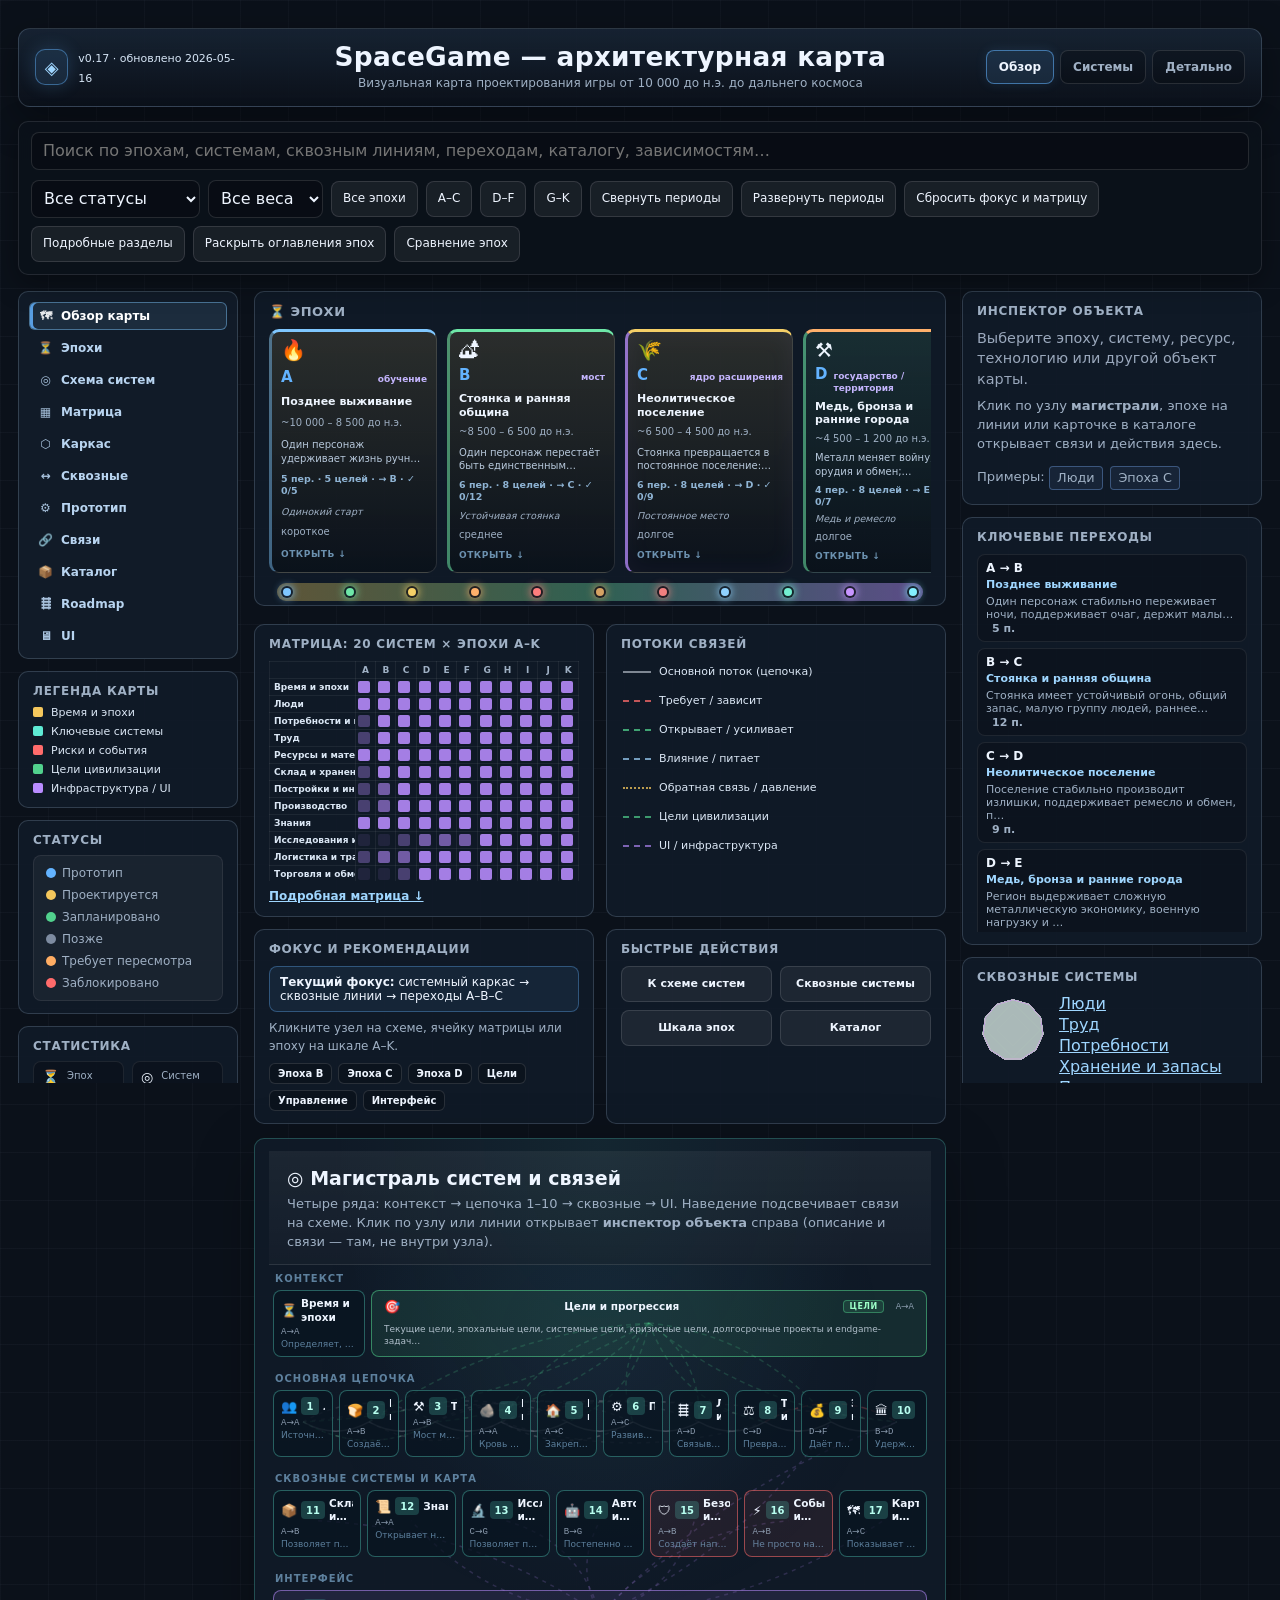
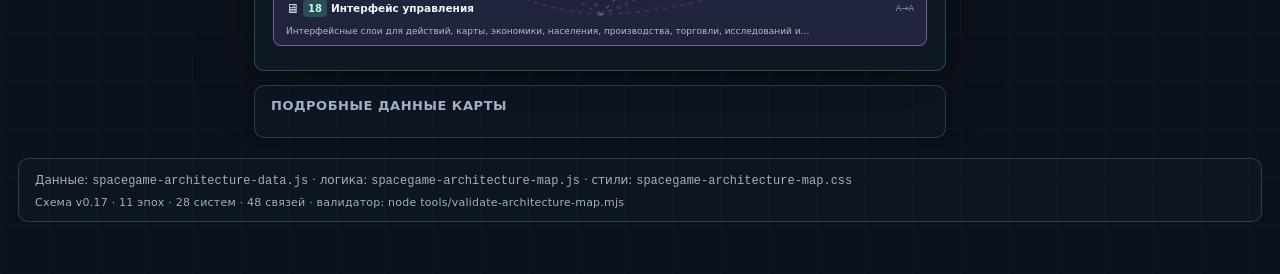
==== commit 8118de97: "docs: universal entity inspector for architecture map Add selectEntity, hash links, grouped inspecto" ====
--- a/docs/architecture/SPACEGAME_ARCHITECTURE_MAP.html
+++ b/docs/architecture/SPACEGAME_ARCHITECTURE_MAP.html
@@ -136,11 +136,11 @@
           <section class="card dashboard-section dashboard-panel mainline-panel" aria-labelledby="mainline-title" id="section-mainline">
             <div class="card-head card-head--compact">
               <h2 class="card-title" id="mainline-title"><span class="dashboard-section-icon" aria-hidden="true">◎</span> Магистраль систем и связей</h2>
-              <p class="card-note">Четыре ряда: контекст → цепочка 1–10 → сквозные → UI. Наведение — связи; клик по узлу — фокус; по линии — пара систем. Краткое описание — при наведении или фокусе.</p>
+              <p class="card-note">Четыре ряда: контекст → цепочка 1–10 → сквозные → UI. Наведение подсвечивает связи на схеме. Клик по узлу или линии открывает <strong>инспектор объекта</strong> справа (описание и связи — там, не внутри узла).</p>
             </div>
             <div class="mainline-diagram-wrap">
               <div class="mainline-diagram" id="mainline-diagram">
-                <svg class="mainline-edges" id="mainline-edges" aria-hidden="true"></svg>
+                <svg class="mainline-edges" id="mainline-edges" aria-label="Связи между системами"></svg>
                 <div class="core-system-map" id="mainline-systems-root"></div>
               </div>
             </div>
@@ -314,7 +314,7 @@
       </div>
 
       <aside class="architecture-right" aria-label="Фокус и переходы">
-        <div class="system-focus-panel dashboard-panel" id="system-focus-panel"></div>
+        <div class="system-focus-panel entity-inspector dashboard-panel" id="system-focus-panel" aria-label="Инспектор объекта"></div>
         <div class="transition-panel dashboard-panel" id="transition-panel-root">
           <h3 class="dashboard-panel-title">Ключевые переходы</h3>
           <div id="transition-panel-body" class="transition-panel-body"></div>
--- a/docs/architecture/spacegame-architecture-map.css
+++ b/docs/architecture/spacegame-architecture-map.css
@@ -3797,19 +3797,74 @@
   overflow: hidden;
 }
 
-.mainline-node--compact:hover .mainline-node-sum,
-.mainline-node--compact:focus-visible .mainline-node-sum,
-.mainline-node--compact.mainline-node--active .mainline-node-sum,
-.mainline-node--compact.mainline-node--hover .mainline-node-sum {
+.mainline-node--compact:hover .mainline-node-sum:not(.mainline-node-sum--banner),
+.mainline-node--compact:focus-visible .mainline-node-sum:not(.mainline-node-sum--banner),
+.mainline-node--compact.mainline-node--active .mainline-node-sum:not(.mainline-node-sum--banner),
+.mainline-node--compact.mainline-node--hover .mainline-node-sum:not(.mainline-node-sum--banner) {
+  display: none;
+}
+
+.mainline-node-sum--banner {
   display: -webkit-box;
 }
 
-.mainline-node--banner .mainline-node-sum {
-  display: -webkit-box;
-}
-
 .mainline-node-hint {
-  display: none;
+  display: block;
+  width: 100%;
+  font-size: 9px;
+  line-height: 1.3;
+  color: rgba(159, 214, 255, 0.55);
+  text-align: left;
+  overflow: hidden;
+  text-overflow: ellipsis;
+  white-space: nowrap;
+}
+
+.mainline-node.entity-link--selected,
+.mainline-node.entity-card--selected {
+  outline: 2px solid rgba(99, 179, 255, 0.75);
+  outline-offset: 2px;
+}
+
+.mainline-node--edge-partner {
+  box-shadow: 0 0 0 1px rgba(110, 231, 168, 0.55);
+}
+
+.entity-inspector-edge-pair {
+  margin: 0 0 0.65rem;
+  padding: 0.45rem 0.55rem;
+  font-size: 0.82rem;
+  line-height: 1.45;
+  border-radius: 8px;
+  background: rgba(99, 179, 255, 0.08);
+  border: 1px solid rgba(99, 179, 255, 0.2);
+}
+
+.matrix-era-head.is-matrix-col-hover,
+.cell.is-matrix-col-highlight.is-matrix-col-hover {
+  background: rgba(99, 179, 255, 0.12);
+  outline: 1px solid rgba(99, 179, 255, 0.35);
+}
+
+.era-card--hover {
+  box-shadow: 0 0 0 1px rgba(99, 179, 255, 0.35);
+}
+
+.progression-right-link,
+.sys-prog-nav-link {
+  background: none;
+  border: none;
+  padding: 0;
+  font: inherit;
+  color: #9fd6ff;
+  cursor: pointer;
+  text-align: left;
+  text-decoration: underline;
+}
+
+.progression-right-link:hover,
+.sys-prog-nav-link:hover {
+  color: #cfe8ff;
 }
 
 @media (max-width: 1100px) {
@@ -4215,3 +4270,360 @@
     outline: 1px solid #333;
   }
 }
+
+/* --- Entity inspector & clickable entities --- */
+.entity-inspector--active .entity-inspector-title {
+  color: var(--text-bright, #f0f4fc);
+}
+
+.entity-inspector-empty,
+.entity-inspector-muted {
+  color: var(--text-muted, #9aa8bc);
+  font-size: 0.9rem;
+  line-height: 1.45;
+  margin: 0.35rem 0 0;
+}
+
+.entity-inspector-kind {
+  font-size: 0.72rem;
+  text-transform: uppercase;
+  letter-spacing: 0.06em;
+  color: var(--accent, #7eb6ff);
+  margin: 0 0 0.5rem;
+}
+
+.entity-inspector-card {
+  margin-top: 0.35rem;
+}
+
+.entity-inspector-name {
+  margin: 0 0 0.35rem;
+  font-size: 1.05rem;
+}
+
+.entity-inspector-id {
+  margin: 0 0 0.5rem;
+  font-size: 0.82rem;
+  opacity: 0.85;
+}
+
+.entity-inspector-sum {
+  font-size: 0.88rem;
+  line-height: 1.45;
+  margin: 0.5rem 0;
+}
+
+.entity-link,
+.entity-chip,
+.catalog-entity-card.entity-link-card,
+.prototype-module-row.entity-link-card,
+.system-progression-card.entity-link-card {
+  cursor: pointer;
+}
+
+.entity-link:hover,
+.entity-chip:hover,
+.catalog-entity-card.entity-link-card:hover,
+.prototype-module-row.entity-link-card:hover,
+.system-progression-card.entity-link-card:hover {
+  outline: 1px solid rgba(126, 182, 255, 0.45);
+}
+
+.entity-link--selected,
+.entity-card--selected,
+.mainline-node.entity-card--selected,
+.catalog-entity-card.entity-card--selected,
+.system-progression-card.entity-card--selected {
+  outline: 2px solid var(--accent, #7eb6ff);
+  box-shadow: 0 0 0 1px rgba(126, 182, 255, 0.25);
+}
+
+.entity-card--related {
+  outline: 1px solid rgba(125, 255, 176, 0.45);
+}
+
+.mainline-node.entity-card--muted:not(.entity-card--selected):not(.mainline-node--active) {
+  opacity: 0.55;
+}
+
+.entity-chip {
+  display: inline-block;
+  margin: 0.15rem 0.2rem 0.15rem 0;
+  padding: 0.12rem 0.45rem;
+  border-radius: 4px;
+  border: 1px solid rgba(126, 182, 255, 0.35);
+  background: rgba(126, 182, 255, 0.08);
+  color: inherit;
+  font: inherit;
+  font-size: 0.8rem;
+  text-align: left;
+}
+
+.entity-chip--static {
+  border-color: transparent;
+  background: rgba(255, 255, 255, 0.05);
+  cursor: default;
+}
+
+.entity-chip-row {
+  display: flex;
+  flex-wrap: wrap;
+  gap: 0.2rem;
+  margin: 0.35rem 0;
+}
+
+.entity-inspector-section {
+  margin: 0.5rem 0;
+  font-size: 0.86rem;
+}
+
+.entity-inspector-section-sum {
+  cursor: pointer;
+  font-weight: 600;
+}
+
+.entity-inspector-subhead {
+  font-size: 0.78rem;
+  font-weight: 600;
+  margin: 0.5rem 0 0.25rem;
+  opacity: 0.85;
+}
+
+.entity-inspector-links > * + * {
+  margin-top: 0.5rem;
+}
+
+.entity-inspector-list,
+.entity-inspector-rel {
+  margin: 0.35rem 0 0 1rem;
+  padding: 0;
+  line-height: 1.4;
+}
+
+.entity-rel-type {
+  font-size: 0.75rem;
+  opacity: 0.75;
+}
+
+.entity-rel-note {
+  font-size: 0.78rem;
+  opacity: 0.8;
+  margin-top: 0.1rem;
+}
+
+.entity-actions {
+  display: flex;
+  flex-wrap: wrap;
+  gap: 0.35rem;
+  margin-top: 0.75rem;
+  padding-top: 0.65rem;
+  border-top: 1px solid rgba(255, 255, 255, 0.08);
+}
+
+.entity-action-btn {
+  font-size: 0.78rem;
+  padding: 0.35rem 0.55rem;
+  border-radius: 4px;
+  border: 1px solid rgba(126, 182, 255, 0.4);
+  background: rgba(126, 182, 255, 0.1);
+  color: inherit;
+  cursor: pointer;
+}
+
+.entity-action-btn:hover {
+  background: rgba(126, 182, 255, 0.2);
+}
+
+.prototype-ref-grid {
+  display: flex;
+  flex-direction: column;
+  gap: 0.35rem;
+  margin-top: 0.35rem;
+}
+
+.prototype-ref-card {
+  display: block;
+  width: 100%;
+  text-align: left;
+  padding: 0.45rem 0.55rem;
+  border-radius: 6px;
+  border: 1px solid rgba(255, 255, 255, 0.1);
+  background: rgba(0, 0, 0, 0.2);
+  color: inherit;
+  font: inherit;
+}
+
+.prototype-ref-card:hover {
+  border-color: rgba(126, 182, 255, 0.45);
+}
+
+.prototype-ref-era {
+  font-size: 0.72rem;
+  font-weight: 700;
+  margin-right: 0.35rem;
+}
+
+.prototype-ref-path {
+  display: block;
+  font-size: 0.72rem;
+  margin-top: 0.2rem;
+  opacity: 0.85;
+}
+
+.prototype-module-row.entity-link-card:focus-visible {
+  outline: 2px solid var(--accent, #7eb6ff);
+}
+
+.entity-inspector-head {
+  display: flex;
+  align-items: flex-start;
+  justify-content: space-between;
+  gap: 0.5rem;
+}
+
+.entity-inspector-head .entity-inspector-title {
+  margin: 0;
+  flex: 1;
+}
+
+.entity-inspector-clear-btn {
+  flex: 0 0 auto;
+  width: 1.75rem;
+  height: 1.75rem;
+  padding: 0;
+  border-radius: 6px;
+  border: 1px solid rgba(255, 255, 255, 0.15);
+  background: rgba(0, 0, 0, 0.25);
+  color: var(--text);
+  cursor: pointer;
+  font-size: 1.1rem;
+  line-height: 1;
+}
+
+.entity-inspector-clear-btn:hover {
+  border-color: rgba(127, 199, 255, 0.45);
+  background: rgba(127, 199, 255, 0.12);
+}
+
+.entity-inspector--era-hover {
+  box-shadow: inset 0 0 0 1px rgba(127, 199, 255, 0.25);
+}
+
+.entity-inspector-card--preview {
+  opacity: 0.92;
+}
+
+.entity-era-sys-row {
+  display: flex;
+  flex-direction: column;
+  gap: 0.2rem;
+  margin-bottom: 0.45rem;
+}
+
+.entity-era-sys-snippet {
+  font-size: 0.78rem;
+  opacity: 0.82;
+  margin-left: 0.15rem;
+}
+
+.game-catalog-focus-banner {
+  margin: 0.5rem 0 0;
+  padding: 0.45rem 0.6rem;
+  border-radius: 6px;
+  background: rgba(127, 199, 255, 0.08);
+  border: 1px solid rgba(127, 199, 255, 0.2);
+  font-size: 0.82rem;
+}
+
+.catalog-entity-card--focus-match {
+  box-shadow: 0 0 0 1px rgba(110, 231, 168, 0.45);
+}
+
+.entity-action-btn--inline {
+  padding: 0.2rem 0.45rem;
+  font-size: 0.72rem;
+}
+
+.system-progression-card-head {
+  display: flex;
+  flex-wrap: wrap;
+  align-items: flex-start;
+  justify-content: space-between;
+  gap: 0.5rem;
+}
+
+.system-progression-card-actions {
+  display: flex;
+  flex-wrap: wrap;
+  align-items: center;
+  gap: 0.35rem;
+}
+
+.sys-prog-show-system {
+  white-space: nowrap;
+}
+
+.entity-inspector-hint {
+  font-size: 0.82rem;
+  color: var(--muted);
+  line-height: 1.45;
+  margin: 0.35rem 0 0;
+}
+
+.entity-inspector-hint--examples {
+  margin-top: 0.65rem;
+}
+
+.entity-actions--primary {
+  margin-bottom: 0.35rem;
+}
+
+.entity-actions--utility {
+  margin-top: 0.5rem;
+  padding-top: 0.5rem;
+  border-top: 1px solid rgba(255, 255, 255, 0.06);
+}
+
+.entity-actions--utility .entity-action-btn {
+  opacity: 0.9;
+}
+
+.entity-action-btn--primary {
+  border-color: rgba(110, 231, 168, 0.45);
+  background: rgba(110, 231, 168, 0.1);
+}
+
+.entity-action-btn.is-flashed {
+  border-color: rgba(110, 231, 168, 0.65);
+  background: rgba(110, 231, 168, 0.2);
+}
+
+.entity-actions-more {
+  margin-top: 0.35rem;
+  font-size: 0.8rem;
+}
+
+.entity-actions-more-sum {
+  cursor: pointer;
+  color: var(--muted);
+  user-select: none;
+}
+
+.entity-actions-more-sum:hover {
+  color: var(--text);
+}
+
+.screen-card.entity-link-card {
+  cursor: pointer;
+  transition: border-color 0.12s ease, box-shadow 0.12s ease;
+}
+
+.screen-card.entity-link-card:hover,
+.screen-card.entity-link-card:focus-visible {
+  border-color: rgba(127, 199, 255, 0.4);
+  outline: none;
+}
+
+.screen-card.entity-card--selected {
+  box-shadow: 0 0 0 1px rgba(99, 179, 255, 0.5);
+}
